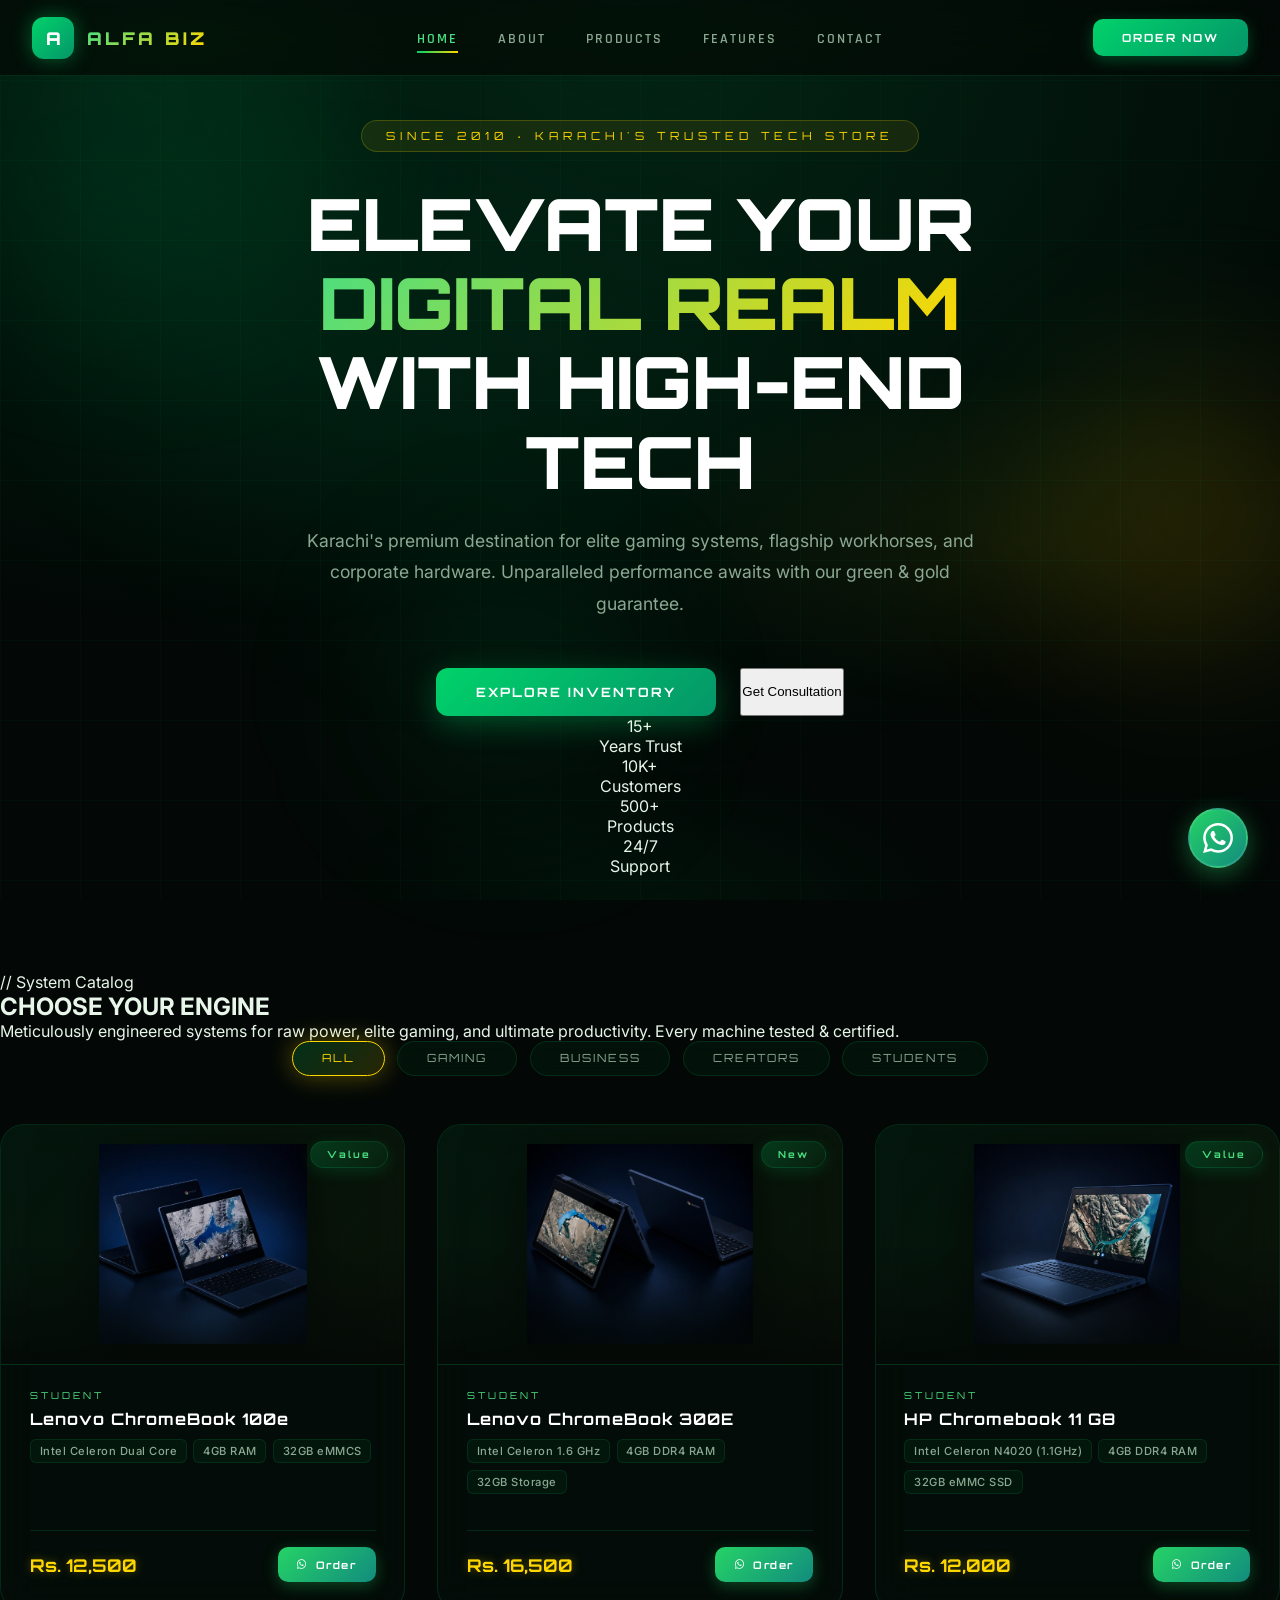
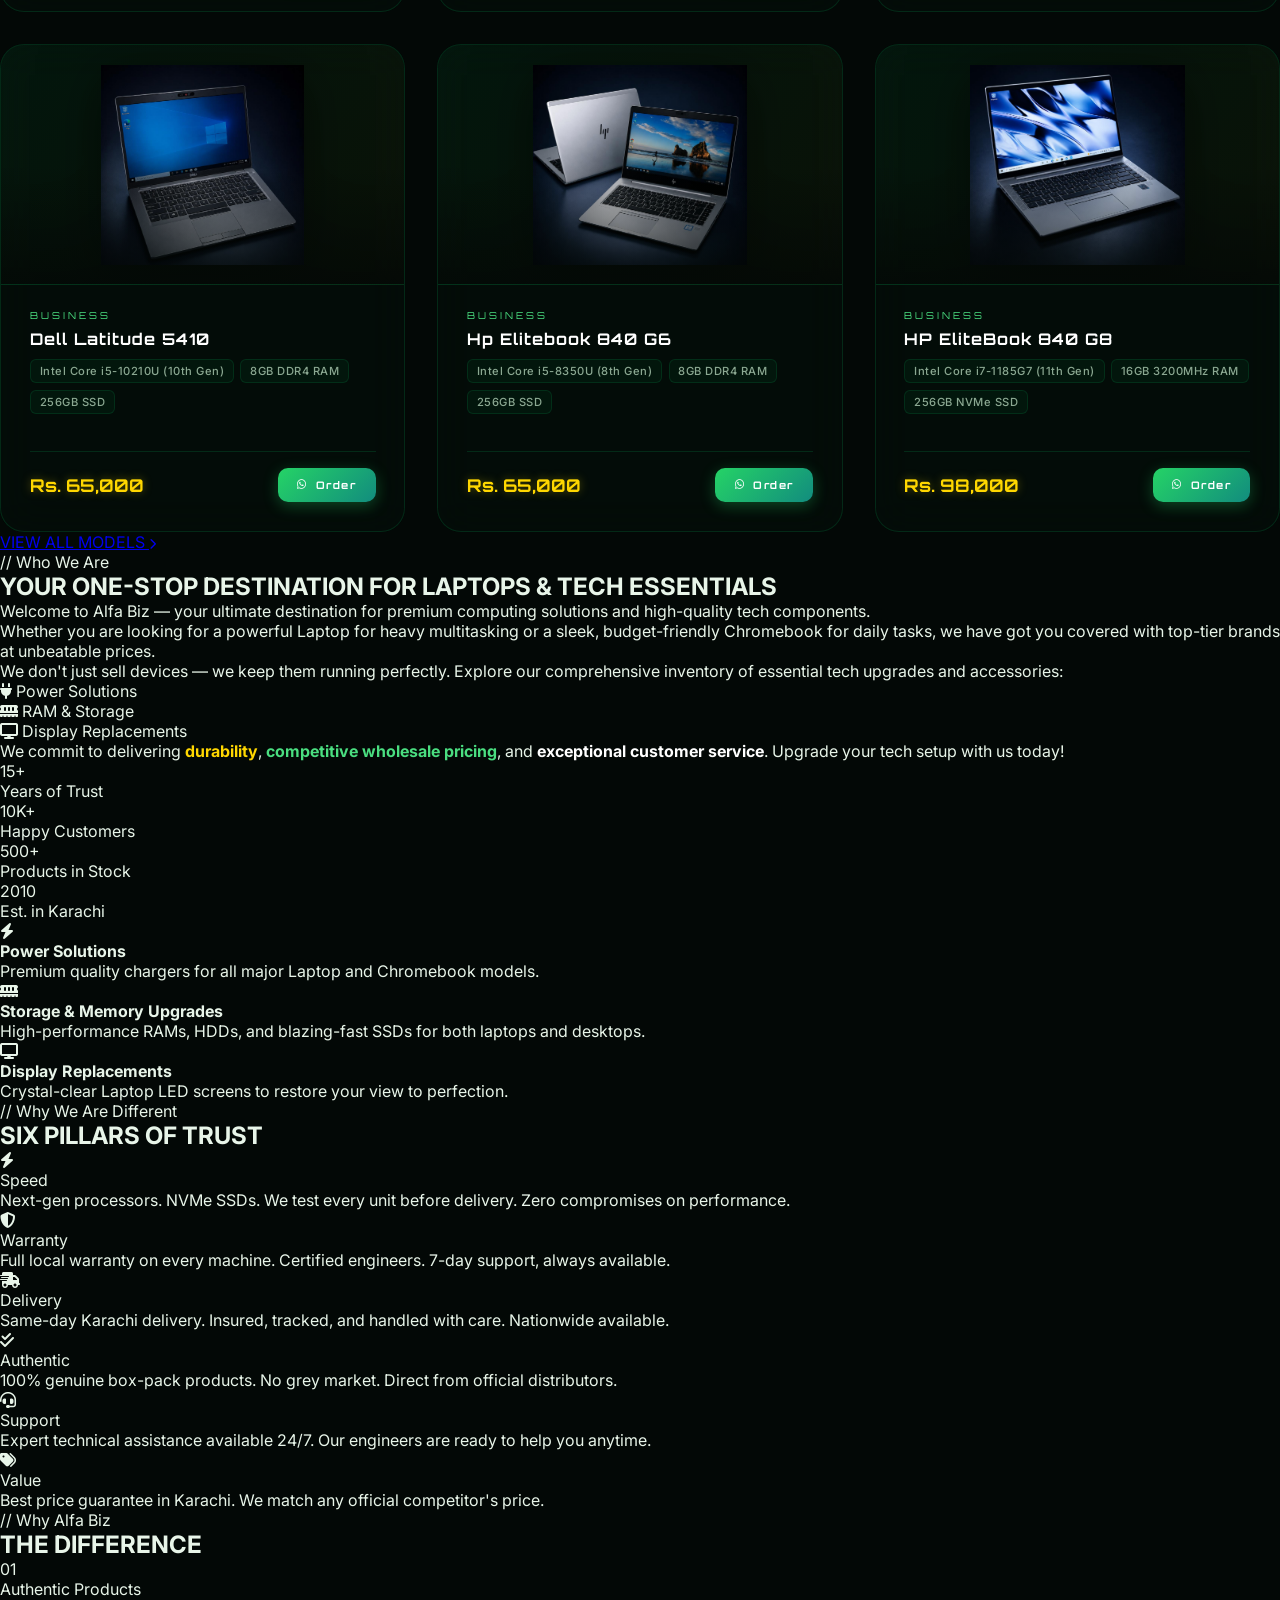
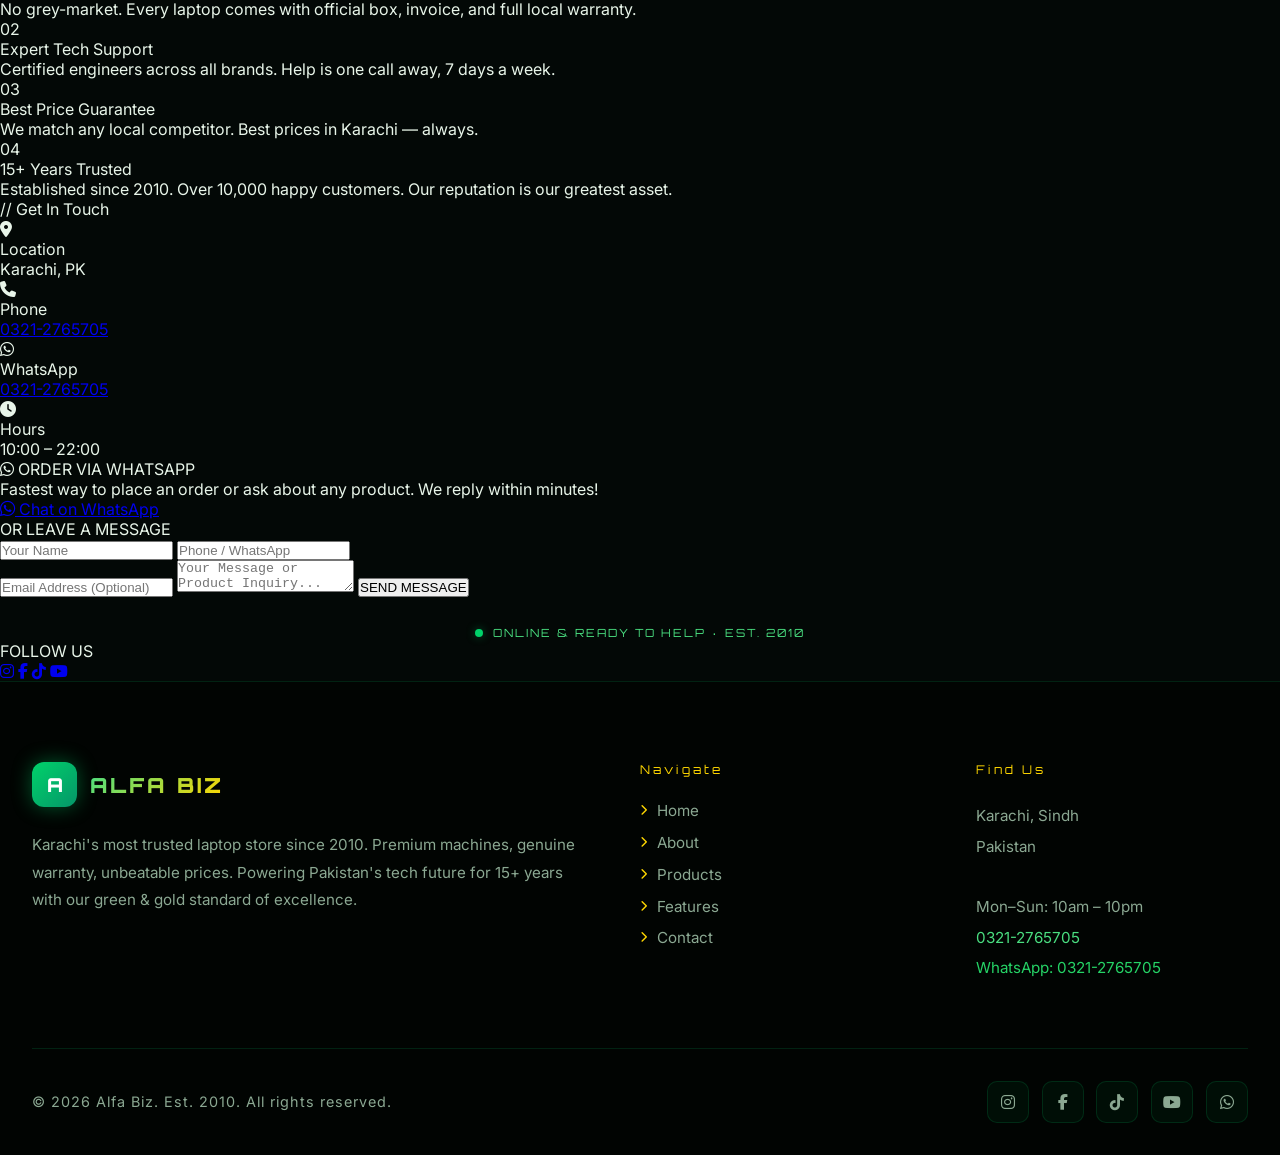
==== index.html @ 0f4a4a3b "upadted" ====
<!DOCTYPE html>
<html lang="en">
<head>
  <meta charset="UTF-8">
  <meta name="viewport" content="width=device-width, initial-scale=1.0">
  <title>Alfa Biz | Premium Laptop Store - Karachi's Trusted Tech Hub</title>
  <link href="https://fonts.googleapis.com/css2?family=Orbitron:wght@400;700;900&family=Rajdhani:wght@300;400;600;700&family=Inter:wght@300;400;500;600;700&display=swap" rel="stylesheet">
  <link rel="stylesheet" href="https://cdnjs.cloudflare.com/ajax/libs/font-awesome/6.5.1/css/all.min.css">
  <style>
    :root {
      --green: #00d26a;
      --green-light: #4ade80;
      --green-glow: rgba(0, 210, 106, 0.4);
      --green-dark: #059669;
      --gold: #ffd700;
      --gold-light: #ffe066;
      --gold-dark: #d4af37;
      --gold-glow: rgba(255, 215, 0, 0.35);
      --bg: #030806;
      --bg-elevated: rgba(3, 8, 6, 0.7);
      --glass-bg: rgba(0, 210, 106, 0.05);
      --glass-border: rgba(0, 210, 106, 0.15);
      --glass-gold: rgba(255, 215, 0, 0.08);
      --glass-gold-border: rgba(255, 215, 0, 0.2);
      --card-bg: rgba(5, 15, 10, 0.6);
      --text: #e8f5e9;
      --text-muted: #8ba892;
      --text-gold: #ffd700;
      --white: #ffffff;
    }

    * { margin: 0; padding: 0; box-sizing: border-box; }
    html { scroll-behavior: smooth; }

    body {
      background: var(--bg);
      color: var(--text);
      font-family: 'Inter', 'Rajdhani', sans-serif;
      overflow-x: hidden;
      min-height: 100vh;
    }

    /* ═══ ANIMATED BACKGROUND MESH ═══ */
    .bg-mesh {
      position: fixed; inset: 0; z-index: 0; pointer-events: none;
      background: 
        radial-gradient(ellipse 80% 50% at 20% 40%, rgba(0, 210, 106, 0.08) 0%, transparent 60%),
        radial-gradient(ellipse 60% 40% at 80% 60%, rgba(255, 215, 0, 0.06) 0%, transparent 50%),
        radial-gradient(ellipse 50% 30% at 50% 100%, rgba(0, 210, 106, 0.05) 0%, transparent 50%);
    }
    .bg-mesh::before {
      content: ''; position: absolute; inset: 0;
      background-image: 
        linear-gradient(rgba(0, 210, 106, 0.03) 1px, transparent 1px),
        linear-gradient(90deg, rgba(0, 210, 106, 0.03) 1px, transparent 1px);
      background-size: 80px 80px;
    }

    /* ═══ FLOATING ORBS ═══ */
    .orb {
      position: fixed; border-radius: 50%; filter: blur(80px); pointer-events: none; z-index: 0;
      animation: orbFloat 20s ease-in-out infinite;
    }
    .orb-1 { width: 400px; height: 400px; background: rgba(0, 210, 106, 0.12); top: -10%; left: -5%; animation-delay: 0s; }
    .orb-2 { width: 300px; height: 300px; background: rgba(255, 215, 0, 0.1); top: 40%; right: -5%; animation-delay: -7s; }
    .orb-3 { width: 250px; height: 250px; background: rgba(0, 210, 106, 0.08); bottom: 10%; left: 30%; animation-delay: -14s; }
    @keyframes orbFloat {
      0%, 100% { transform: translate(0, 0) scale(1); }
      33% { transform: translate(30px, -30px) scale(1.1); }
      66% { transform: translate(-20px, 20px) scale(0.95); }
    }

    /* ═══ PRELOADER ═══ */
    #preloader {
      position: fixed; inset: 0; z-index: 9999;
      background: #020503;
      display: flex; align-items: center; justify-content: center;
      flex-direction: column; transition: opacity 0.8s ease, visibility 0.8s ease;
    }
    #preloader.hidden { opacity: 0; visibility: hidden; pointer-events: none; }
    .loader-ring-wrap {
      position: relative; width: 160px; height: 160px;
      display: flex; align-items: center; justify-content: center;
    }
    .loader-ring {
      position: absolute; border-radius: 50%; border: 3px solid transparent;
    }
    .loader-ring-1 { width: 160px; height: 160px; border-top-color: var(--green); animation: spin 2s linear infinite; }
    .loader-ring-2 { width: 120px; height: 120px; border-right-color: var(--gold); animation: spin 1.5s linear infinite reverse; }
    .loader-ring-3 { width: 80px; height: 80px; border-bottom-color: var(--green-light); animation: spin 3s linear infinite; }
    .loader-logo {
      width: 50px; height: 50px; object-fit: contain; position: relative; z-index: 2;
      filter: drop-shadow(0 0 20px var(--green-glow));
    }
    .loader-status {
      font-family: 'Orbitron', monospace; font-size: 0.75rem;
      letter-spacing: 6px; color: var(--green); margin: 2rem 0 1.5rem;
      animation: blink 1.5s ease infinite;
    }
    .loader-bar-track {
      width: 280px; height: 4px; background: rgba(0, 210, 106, 0.1);
      border-radius: 4px; overflow: hidden; position: relative;
    }
    .loader-bar {
      height: 100%; width: 0; background: linear-gradient(90deg, var(--green), var(--gold));
      box-shadow: 0 0 20px var(--green-glow); transition: width 0.05s linear;
    }
    .loader-pct {
      font-family: 'Orbitron', monospace; font-size: 0.7rem;
      color: var(--gold); margin-top: 0.8rem; letter-spacing: 3px;
    }
    @keyframes spin { to { transform: rotate(360deg); } }
    @keyframes blink { 0%,100%{opacity:1} 50%{opacity:0.3} }

    /* ═══ GLASS NAVBAR ═══ */
    .glass-nav {
      position: fixed; top: 0; left: 0; right: 0; z-index: 1000;
      background: rgba(3, 8, 6, 0.7);
      backdrop-filter: blur(24px) saturate(180%);
      -webkit-backdrop-filter: blur(24px) saturate(180%);
      border-bottom: 1px solid var(--glass-border);
      padding: 0 2rem;
      transition: all 0.3s ease;
    }
    .glass-nav.scrolled {
      background: rgba(3, 8, 6, 0.9);
      border-bottom-color: var(--gold);
      box-shadow: 0 4px 30px rgba(0, 210, 106, 0.1);
    }
    .nav-inner {
      max-width: 1400px; margin: 0 auto;
      height: 75px; display: flex; align-items: center; justify-content: space-between;
    }
    .nav-brand {
      display: flex; align-items: center; gap: 0.8rem;
      text-decoration: none;
    }
    .logo-icon {
      width: 42px; height: 42px; border-radius: 12px;
      background: linear-gradient(135deg, var(--green), var(--green-dark));
      display: flex; align-items: center; justify-content: center;
      font-family: 'Orbitron', monospace; font-weight: 900; font-size: 1.1rem;
      color: var(--white); box-shadow: 0 0 20px var(--green-glow);
    }
    .logo-text {
      font-family: 'Orbitron', monospace; font-size: 1.1rem;
      font-weight: 900; letter-spacing: 3px;
      background: linear-gradient(135deg, var(--green-light), var(--gold));
      -webkit-background-clip: text; -webkit-text-fill-color: transparent;
      background-clip: text;
    }
    .nav-menu { list-style: none; display: flex; gap: 2.5rem; }
    .nav-menu a {
      text-decoration: none; color: var(--text-muted);
      font-family: 'Rajdhani', sans-serif; font-weight: 600;
      font-size: 0.9rem; letter-spacing: 2px;
      transition: all 0.3s; text-transform: uppercase;
      position: relative; padding: 0.3rem 0;
    }
    .nav-menu a::after {
      content: ''; position: absolute; bottom: 0; left: 0;
      width: 0; height: 2px; background: linear-gradient(90deg, var(--green), var(--gold));
      transition: width 0.3s ease;
    }
    .nav-menu a:hover, .nav-menu a.active {
      color: var(--green-light);
    }
    .nav-menu a:hover::after, .nav-menu a.active::after {
      width: 100%;
    }
    .nav-actions { display: flex; align-items: center; gap: 1rem; }
    .nav-cta {
      background: linear-gradient(135deg, var(--green), var(--green-dark));
      color: var(--white); border: none;
      padding: 0.7rem 1.8rem;
      font-family: 'Orbitron', monospace; font-size: 0.7rem;
      font-weight: 700; letter-spacing: 2px; cursor: pointer;
      border-radius: 10px; transition: all 0.3s;
      text-transform: uppercase;
      box-shadow: 0 4px 15px rgba(0, 210, 106, 0.3);
      position: relative; overflow: hidden;
    }
    .nav-cta::before {
      content: ''; position: absolute; top: 0; left: -100%;
      width: 100%; height: 100%;
      background: linear-gradient(90deg, transparent, rgba(255,255,255,0.2), transparent);
      transition: left 0.5s;
    }
    .nav-cta:hover::before { left: 100%; }
    .nav-cta:hover {
      box-shadow: 0 0 30px var(--green-glow), 0 0 60px rgba(255, 215, 0, 0.2);
      transform: translateY(-2px);
    }
    .menu-btn {
      display: none; flex-direction: column; gap: 5px;
      background: none; border: none; cursor: pointer; padding: 8px;
    }
    .menu-btn span {
      display: block; width: 26px; height: 2.5px;
      background: linear-gradient(90deg, var(--green), var(--gold));
      border-radius: 2px; transition: all 0.3s;
    }

    /* ═══ DRAWER ═══ */
    .drawer-overlay {
      display: none; position: fixed; inset: 0;
      background: rgba(0,0,0,0.6); backdrop-filter: blur(8px);
      z-index: 1100;
    }
    .drawer-overlay.open { display: block; }
    .drawer {
      position: fixed; top: 0; right: -350px; width: 320px;
      height: 100vh;
      background: rgba(3, 8, 6, 0.95);
      backdrop-filter: blur(30px);
      border-left: 1px solid var(--glass-border);
      z-index: 1200; padding: 2.5rem 2rem;
      transition: right 0.4s cubic-bezier(0.16, 1, 0.3, 1);
      display: flex; flex-direction: column; gap: 2rem;
    }
    .drawer.open { right: 0; }
    .drawer-close {
      position: absolute; top: 1.2rem; right: 1.2rem;
      background: var(--glass-bg); border: 1px solid var(--glass-border);
      color: var(--green); font-size: 1.5rem; cursor: pointer;
      width: 40px; height: 40px; border-radius: 10px;
      display: flex; align-items: center; justify-content: center;
      transition: all 0.3s;
    }
    .drawer-close:hover {
      background: var(--green-glow); border-color: var(--green);
      color: var(--white);
    }
    .drawer-logo { height: 55px; width: auto; filter: drop-shadow(0 0 15px var(--green-glow)); }
    .drawer-links { list-style: none; margin-top: 1rem; }
    .drawer-links li { border-bottom: 1px solid var(--glass-border); }
    .drawer-links a {
      display: block; padding: 1rem 0;
      color: var(--text); text-decoration: none;
      font-family: 'Rajdhani', sans-serif; font-weight: 600;
      font-size: 1.05rem; letter-spacing: 2px; text-transform: uppercase;
      transition: all 0.3s;
    }
    .drawer-links a:hover {
      color: var(--gold); padding-left: 10px;
    }
    .drawer-socials { display: flex; gap: 1rem; margin-top: auto; }
    .drawer-soc {
      width: 42px; height: 42px;
      background: var(--glass-bg); border: 1px solid var(--glass-border);
      border-radius: 10px; display: flex; align-items: center;
      justify-content: center; color: var(--text-muted);
      text-decoration: none; transition: all 0.3s; font-size: 1.1rem;
    }
    .drawer-soc:hover {
      color: var(--gold); border-color: var(--gold);
      background: var(--glass-gold); box-shadow: 0 0 15px var(--gold-glow);
    }
    .drawer-status {
      display: flex; align-items: center; gap: 0.6rem;
      font-family: 'Orbitron', monospace; font-size: 0.7rem;
      color: var(--green); letter-spacing: 2px;
      padding: 0.8rem; background: var(--glass-bg);
      border: 1px solid var(--glass-border); border-radius: 10px;
    }
    .drawer-status span {
      width: 8px; height: 8px; background: var(--green);
      border-radius: 50%; animation: pulse 2s infinite;
      box-shadow: 0 0 10px var(--green-glow);
    }

    /* ═══ HERO SECTION ═══ */
    #hero {
      padding-top: 120px; padding-bottom: 6rem;
      text-align: center; position: relative; z-index: 2;
    }
    .hero-bg-glow {
      position: absolute; inset: 0;
      background: radial-gradient(ellipse 80% 100% at 50% 0%, rgba(0, 210, 106, 0.15) 0%, transparent 80%);
      pointer-events: none;
    }
    .hero-content {
      position: relative; z-index: 1;
      max-width: 900px; margin: 0 auto; padding: 0 2rem;
    }
    .hero-badge {
      font-family: 'Orbitron', monospace;
      font-size: 0.7rem; letter-spacing: 5px;
      color: var(--gold); margin-bottom: 2rem;
      display: inline-block; padding: 0.5rem 1.5rem;
      background: var(--glass-gold); border: 1px solid var(--glass-gold-border);
      border-radius: 50px;
    }
    .hero-title {
      font-family: 'Orbitron', monospace;
      font-size: clamp(2.5rem, 6vw, 4.5rem);
      font-weight: 900; line-height: 1.1;
      margin-bottom: 1.5rem; color: var(--white);
    }
    .hero-title .gradient-text {
      background: linear-gradient(135deg, var(--green-light), var(--gold));
      -webkit-background-clip: text; -webkit-text-fill-color: transparent;
      background-clip: text;
    }
    .hero-sub {
      font-size: 1.1rem; color: var(--text-muted);
      margin-bottom: 3rem; line-height: 1.8; max-width: 700px;
      margin-left: auto; margin-right: auto;
    }
    .hero-btns {
      display: flex; justify-content: center; gap: 1.5rem;
      flex-wrap: wrap;
    }
    .btn-primary {
      background: linear-gradient(135deg, var(--green), var(--green-dark));
      color: var(--white); border: none;
      padding: 1rem 2.5rem;
      font-family: 'Orbitron', monospace; font-size: 0.8rem;
      font-weight: 700; letter-spacing: 2px; cursor: pointer;
      border-radius: 12px; transition: all 0.3s;
      text-transform: uppercase;
      box-shadow: 0 8px 30px rgba(0, 210, 106, 0.3);
      position: relative; overflow: hidden;
    }
    .btn-primary::before {
      content: ''; position: absolute; top: 0; left: -100%;
      width: 100%; height: 100%;
      background: linear-gradient(90deg, transparent, rgba(255,255,255,0.2), transparent);
      transition: left 0.6s;
    }
    .btn-primary:hover::before { left: 100%; }
    .btn-primary:hover {
      box-shadow: 0 0 40px var(--green-glow), 0 0 80px rgba(0, 210, 106, 0.2);
      transform: translateY(-3px);
    }
    .btn-secondary {
      background: transparent; color: var(--gold);
      border: 2px solid var(--glass-gold-border);
      padding: 0.9rem 2.3rem;
      font-family: 'Orbitron', monospace; font-size: 0.8rem;
      font-weight: 700; letter-spacing: 2px; cursor: pointer;
      border-radius: 12px; transition: all 0.3s;
      text-transform: uppercase;
    }
    .btn-secondary:hover {
      background: var(--glass-gold); border-color: var(--gold);
      box-shadow: 0 0 30px var(--gold-glow);
    }

    /* ═══ FILTER BAR ═══ */
    .filter-bar {
      display: flex; gap: 0.8rem; flex-wrap: wrap;
      justify-content: center; margin-bottom: 3rem;
      position: relative; z-index: 2;
    }
    .fbtn {
      background: var(--glass-bg); border: 1px solid var(--glass-border);
      color: var(--text-muted); padding: 0.6rem 1.8rem;
      font-family: 'Orbitron', monospace; font-size: 0.7rem;
      letter-spacing: 2px; cursor: pointer; border-radius: 50px;
      transition: all 0.3s; text-transform: uppercase;
      backdrop-filter: blur(10px);
    }
    .fbtn:hover {
      background: rgba(0, 210, 106, 0.1);
      color: var(--green-light); border-color: var(--green);
      box-shadow: 0 0 20px rgba(0, 210, 106, 0.15);
    }
    .fbtn.active {
      background: linear-gradient(135deg, rgba(0, 210, 106, 0.2), rgba(255, 215, 0, 0.15));
      color: var(--gold); border-color: var(--gold);
      box-shadow: 0 0 25px var(--gold-glow);
    }

    /* ═══ PRODUCTS GRID ═══ */
    .products-section {
      padding: 0 2rem 6rem; position: relative; z-index: 2;
    }
    .section-wrap { max-width: 1400px; margin: 0 auto; }

    .products-grid {
      display: grid;
      grid-template-columns: repeat(auto-fill, minmax(340px, 1fr));
      gap: 2rem;
    }
    .pcard {
      background: var(--card-bg);
      backdrop-filter: blur(20px) saturate(150%);
      -webkit-backdrop-filter: blur(20px) saturate(150%);
      border: 1px solid var(--glass-border);
      border-radius: 24px;
      padding: 0;
      position: relative; overflow: hidden;
      transition: all 0.4s cubic-bezier(0.16, 1, 0.3, 1);
      cursor: pointer;
    }
    .pcard::before {
      content: ''; position: absolute; inset: 0;
      background: linear-gradient(135deg, rgba(0, 210, 106, 0.05), rgba(255, 215, 0, 0.03));
      opacity: 0; transition: opacity 0.4s;
      pointer-events: none; z-index: 1;
    }
    .pcard:hover::before { opacity: 1; }
    .pcard:hover {
      transform: translateY(-8px) scale(1.02);
      border-color: var(--gold);
      box-shadow: 
        0 20px 40px rgba(0, 0, 0, 0.4),
        0 0 40px rgba(0, 210, 106, 0.1),
        inset 0 1px 0 rgba(255, 255, 255, 0.05);
    }
    .pcard.hidden { display: none; }

    /* Card Image Area */
    .pcard-img-wrap {
      position: relative; height: 240px;
      background: linear-gradient(135deg, rgba(0, 210, 106, 0.05), rgba(255, 215, 0, 0.03));
      display: flex; align-items: center; justify-content: center;
      overflow: hidden; border-bottom: 1px solid var(--glass-border);
    }
    .pcard-img-wrap img {
      max-height: 200px; max-width: 85%;
      object-fit: contain;
      transition: transform 0.5s cubic-bezier(0.16, 1, 0.3, 1);
      filter: drop-shadow(0 10px 30px rgba(0,0,0,0.5));
    }
    .pcard:hover .pcard-img-wrap img {
      transform: scale(1.08) rotate(-2deg);
    }
    .pcard-img-overlay {
      position: absolute; inset: 0;
      background: linear-gradient(180deg, transparent 50%, rgba(3, 8, 6, 0.8) 100%);
      pointer-events: none;
    }

    /* Badges */
    .pbadge {
      position: absolute; top: 1rem; right: 1rem;
      font-family: 'Orbitron', monospace; font-size: 0.6rem;
      letter-spacing: 2px; padding: 0.4rem 1rem;
      border-radius: 50px; font-weight: 700; z-index: 3;
      backdrop-filter: blur(10px);
    }
    .b-hot {
      background: linear-gradient(135deg, rgba(255, 50, 50, 0.2), rgba(255, 80, 80, 0.1));
      color: #ff6b6b; border: 1px solid rgba(255, 80, 80, 0.3);
      box-shadow: 0 4px 15px rgba(255, 50, 50, 0.2);
    }
    .b-new {
      background: linear-gradient(135deg, rgba(0, 210, 106, 0.2), rgba(0, 210, 106, 0.05));
      color: var(--green-light); border: 1px solid var(--glass-border);
      box-shadow: 0 4px 15px rgba(0, 210, 106, 0.15);
    }
    .b-sale {
      background: linear-gradient(135deg, rgba(255, 215, 0, 0.2), rgba(255, 215, 0, 0.05));
      color: var(--gold); border: 1px solid var(--glass-gold-border);
      box-shadow: 0 4px 15px var(--gold-glow);
    }

    /* Card Content */
    .pcard-content { padding: 1.5rem 1.8rem 1.8rem; position: relative; z-index: 2; }
    .pcard-category {
      font-family: 'Orbitron', monospace; font-size: 0.6rem;
      letter-spacing: 3px; color: var(--green-light);
      text-transform: uppercase; margin-bottom: 0.5rem;
    }
    .pname {
      font-family: 'Orbitron', monospace; font-size: 1rem;
      font-weight: 700; color: var(--white); margin-bottom: 0.6rem;
      letter-spacing: 1px; line-height: 1.3;
    }
    .pcard-specs {
      display: flex; flex-wrap: wrap; gap: 0.4rem; margin-bottom: 1.2rem; min-height: 72px; align-content: flex-start;
    }
    .pcard-spec-tag {
      font-size: 0.7rem; color: var(--text-muted);
      background: rgba(0, 210, 106, 0.05);
      border: 1px solid rgba(0, 210, 106, 0.12);
      padding: 0.25rem 0.55rem; border-radius: 6px;
      font-weight: 500; display: inline-flex; align-items: center; gap: 0.3rem;
      transition: all 0.3s ease;
      letter-spacing: 0.5px;
    }
    .pcard:hover .pcard-spec-tag {
      background: rgba(255, 215, 0, 0.06);
      border-color: rgba(255, 215, 0, 0.25);
      color: var(--gold-light);
    }
    .pcard-footer {
      display: flex; justify-content: space-between; align-items: center;
      padding-top: 1rem;
      border-top: 1px solid var(--glass-border);
    }
    .pprice-wrap { display: flex; flex-direction: column; }
    .pprice {
      font-family: 'Orbitron', monospace; font-size: 1.1rem;
      color: var(--gold); font-weight: 700;
      text-shadow: 0 0 10px var(--gold-glow);
    }
    .pprice .old {
      font-size: 0.78rem; color: var(--text-muted);
      text-decoration: line-through; margin-bottom: 2px;
    }
    .btn-order {
      padding: 0.65rem 1.2rem;
      font-family: 'Orbitron', monospace; font-size: 0.65rem;
      letter-spacing: 1.5px; border-radius: 10px; cursor: pointer;
      transition: all 0.3s; border: none; font-weight: 700;
      display: flex; align-items: center; justify-content: center; gap: 0.5rem;
      background: linear-gradient(135deg, #25D366, #128C7E);
      color: var(--white);
      box-shadow: 0 4px 15px rgba(37, 211, 102, 0.3);
    }
    .btn-order:hover {
      background: linear-gradient(135deg, #128C7E, #25D366);
      box-shadow: 0 0 25px rgba(37, 211, 102, 0.5);
      transform: scale(1.05);
    }

    /* ═══ FOOTER ═══ */
    footer {
      border-top: 1px solid var(--glass-border);
      background: rgba(2, 5, 3, 0.95);
      padding: 5rem 2rem 0; position: relative; z-index: 2;
    }
    .footer-inner {
      max-width: 1400px; margin: 0 auto;
      display: grid; grid-template-columns: 2fr 1fr 1fr;
      gap: 4rem; padding-bottom: 4rem;
    }
    .footer-brand {
      display: flex; align-items: center; gap: 0.8rem; margin-bottom: 1.5rem;
    }
    .footer-logo-icon {
      width: 45px; height: 45px; border-radius: 12px;
      background: linear-gradient(135deg, var(--green), var(--green-dark));
      display: flex; align-items: center; justify-content: center;
      font-family: 'Orbitron', monospace; font-weight: 900;
      color: var(--white); font-size: 1.2rem;
      box-shadow: 0 0 20px var(--green-glow);
    }
    .footer-logo-text {
      font-family: 'Orbitron', monospace; font-size: 1.3rem;
      font-weight: 900; letter-spacing: 3px;
      background: linear-gradient(135deg, var(--green-light), var(--gold));
      -webkit-background-clip: text; -webkit-text-fill-color: transparent;
      background-clip: text;
    }
    .footer-desc { color: var(--text-muted); font-size: 0.95rem; line-height: 1.8; }
    .footer-h {
      font-family: 'Orbitron', monospace; font-size: 0.75rem;
      letter-spacing: 3px; color: var(--gold); margin-bottom: 1.5rem;
    }
    .footer-links { list-style: none; display: flex; flex-direction: column; gap: 0.8rem; }
    .footer-links a {
      color: var(--text-muted); text-decoration: none; font-size: 0.95rem;
      transition: all 0.3s; display: flex; align-items: center; gap: 0.6rem;
    }
    .footer-links a:hover { color: var(--green-light); padding-left: 5px; }
    .footer-links a i { font-size: 0.7rem; color: var(--gold); }
    .footer-addr { color: var(--text-muted); font-size: 0.95rem; line-height: 2; }
    .footer-bottom {
      max-width: 1400px; margin: 0 auto;
      border-top: 1px solid var(--glass-border); padding: 2rem 0;
      display: flex; align-items: center; justify-content: space-between;
      flex-wrap: wrap; gap: 1rem;
    }
    .footer-copy { font-size: 0.9rem; color: var(--text-muted); letter-spacing: 1px; }
    .socials { display: flex; gap: 0.8rem; }
    .soc {
      width: 42px; height: 42px;
      background: var(--glass-bg); border: 1px solid var(--glass-border);
      border-radius: 10px; display: flex; align-items: center;
      justify-content: center; color: var(--text-muted);
      text-decoration: none; transition: all 0.3s;
    }
    .soc:hover {
      color: var(--gold); border-color: var(--gold);
      background: var(--glass-gold); box-shadow: 0 0 15px var(--gold-glow);
    }

    /* WhatsApp Float */
    .wa-float {
      position: fixed; bottom: 2rem; right: 2rem; z-index: 900;
      width: 60px; height: 60px; border-radius: 50%;
      background: linear-gradient(135deg, #25D366, #128C7E);
      display: flex; align-items: center; justify-content: center;
      text-decoration: none;
      box-shadow: 0 6px 25px rgba(37, 211, 102, 0.4);
      transition: all 0.3s; border: 2px solid rgba(255,255,255,0.1);
    }
    .wa-float:hover {
      transform: scale(1.15) rotate(5deg);
      box-shadow: 0 8px 35px rgba(37, 211, 102, 0.6);
    }
    .wa-float svg { width: 30px; height: 30px; fill: #fff; }

    /* Reveal animation */
    .reveal {
      opacity: 0; transform: translateY(30px);
      transition: opacity 0.8s ease, transform 0.8s cubic-bezier(0.16, 1, 0.3, 1);
    }
    .reveal.visible { opacity: 1; transform: translateY(0); }

    /* ═══ PRODUCT DETAIL MODAL ═══ */
    .modal-overlay {
      position: fixed; inset: 0; z-index: 2500;
      background: rgba(2, 5, 3, 0.85);
      backdrop-filter: blur(20px);
      display: flex; align-items: center; justify-content: center;
      opacity: 0; visibility: hidden;
      transition: opacity 0.5s ease, visibility 0.5s ease;
      padding: 1rem;
    }
    .modal-overlay.open { opacity: 1; visibility: visible; }
    .modal-container {
      background: rgba(5, 15, 10, 0.95);
      backdrop-filter: blur(40px) saturate(180%);
      border: 1px solid var(--glass-border);
      border-radius: 28px;
      width: 100%; max-width: 950px;
      min-height: 550px;
      display: grid; grid-template-columns: 1fr 1.3fr;
      position: relative; overflow: hidden;
      box-shadow: 0 30px 70px rgba(0, 0, 0, 0.8), 0 0 50px rgba(0, 210, 106, 0.1);
      transform: translateY(40px) scale(0.95);
      transition: transform 0.5s cubic-bezier(0.16, 1, 0.3, 1);
    }
    .modal-overlay.open .modal-container {
      transform: translateY(0) scale(1);
    }
    .modal-close {
      position: absolute; top: 1.5rem; right: 1.5rem;
      background: var(--glass-bg); border: 1px solid var(--glass-border);
      color: var(--green-light); font-size: 1.5rem; cursor: pointer;
      width: 44px; height: 44px; border-radius: 50%;
      display: flex; align-items: center; justify-content: center;
      transition: all 0.3s; z-index: 10;
    }
    .modal-close:hover {
      background: var(--green-glow); border-color: var(--green);
      color: var(--white); box-shadow: 0 0 20px var(--green-glow);
    }
    .modal-left {
      background: linear-gradient(135deg, rgba(0, 210, 106, 0.03), rgba(255, 215, 0, 0.02));
      border-right: 1px solid var(--glass-border);
      padding: 3rem;
      display: flex; flex-direction: column;
      justify-content: space-between; align-items: center;
      position: relative;
    }
    .modal-img-wrap {
      width: 100%; height: 280px;
      display: flex; align-items: center; justify-content: center;
      margin: 2rem 0;
    }
    .modal-img-wrap img {
      max-width: 100%; max-height: 260px;
      object-fit: contain;
      filter: drop-shadow(0 10px 30px rgba(0,0,0,0.6));
      transition: transform 0.5s ease;
    }
    .modal-img-wrap:hover img { transform: scale(1.05); }
    .modal-right {
      padding: 3rem;
      display: flex; flex-direction: column;
      overflow-y: auto; max-height: 90vh;
    }
    .modal-title {
      font-family: 'Orbitron', monospace;
      font-size: 1.8rem; font-weight: 900;
      color: var(--white); line-height: 1.3;
      margin-bottom: 1rem;
    }
    .modal-price {
      font-family: 'Orbitron', monospace;
      font-size: 1.6rem; font-weight: 700;
      background: linear-gradient(135deg, var(--green-light), var(--gold));
      -webkit-background-clip: text; -webkit-text-fill-color: transparent;
      background-clip: text; margin-bottom: 1.5rem;
    }
    .modal-specs {
      list-style: none; display: flex; flex-direction: column;
      gap: 0.6rem; margin-bottom: 1.5rem; padding: 0;
    }
    .modal-specs li {
      font-size: 0.92rem; color: var(--text);
      display: flex; align-items: center; gap: 0.8rem;
      padding: 0.4rem 0;
    }
    .modal-specs li::before {
      content: '⚡'; color: var(--green-light); font-size: 0.9rem;
      filter: drop-shadow(0 0 5px var(--green-glow));
    }
    .modal-actions {
      display: grid; grid-template-columns: 1.2fr 1fr; gap: 1rem;
    }
    .modal-btn-order {
      background: linear-gradient(135deg, var(--green), var(--green-dark));
      color: var(--white); border: none;
      padding: 1rem 1.5rem; font-family: 'Orbitron', monospace;
      font-size: 0.8rem; font-weight: 900; letter-spacing: 2px;
      border-radius: 12px; cursor: pointer; transition: all 0.3s;
      display: flex; align-items: center; justify-content: center; gap: 0.6rem;
      box-shadow: 0 4px 20px rgba(0, 210, 106, 0.3);
    }
    .modal-btn-order:hover {
      box-shadow: 0 0 30px var(--green-glow);
      transform: translateY(-2px);
    }
    .modal-btn-inquire {
      background: transparent; color: var(--gold);
      border: 1.5px solid var(--glass-gold-border);
      padding: 1rem 1.5rem; font-family: 'Orbitron', monospace;
      font-size: 0.8rem; font-weight: 700; letter-spacing: 2px;
      border-radius: 12px; cursor: pointer; transition: all 0.3s;
    }
    .modal-btn-inquire:hover {
      background: var(--glass-gold);
      border-color: var(--gold);
      box-shadow: 0 0 20px var(--gold-glow);
    }

    /* ═══ RESPONSIVE ═══ */
    @media (max-width: 1024px) {
      .products-grid { grid-template-columns: repeat(2, 1fr); }
      .footer-inner { grid-template-columns: 1fr 1fr; }
    }
    @media (max-width: 768px) {
      .nav-menu { display: none; }
      .menu-btn { display: flex; }
      .products-grid { grid-template-columns: 1fr; }
      .footer-inner { grid-template-columns: 1fr; gap: 3rem; }

      .modal-container {
        grid-template-columns: 1fr;
        max-height: 85vh; overflow-y: auto;
      }
      .modal-left {
        border-right: none;
        border-bottom: 1px solid var(--glass-border);
        padding: 2rem;
      }
      .modal-img-wrap { height: 200px; margin: 1.5rem 0; }
      .modal-img-wrap img { max-height: 180px; }
      .modal-right { padding: 2rem; max-height: none; }
      .modal-actions { grid-template-columns: 1fr; gap: 1rem; }
    }

    @keyframes pulse { 0%{opacity:1} 50%{opacity:0.5} 100%{opacity:1} }
  </style>
</head>

<body>
  <!-- Background Effects -->
  <div class="bg-mesh"></div>
  <div class="orb orb-1"></div>
  <div class="orb orb-2"></div>
  <div class="orb orb-3"></div>

  <!-- ═══ PRELOADER ═══ -->
  <div id="preloader">
    <div class="loader-ring-wrap">
      <div class="loader-ring loader-ring-1"></div>
      <div class="loader-ring loader-ring-2"></div>
      <div class="loader-ring loader-ring-3"></div>
      <img src="assets/logo-removebg-preview.png" alt="Alfa Biz" class="loader-logo" onerror="this.style.display='none'">
    </div>
    <div class="loader-status">INITIALIZING SYSTEMS</div>
    <div class="loader-bar-track">
      <div class="loader-bar" id="loader-bar-fill"></div>
    </div>
    <div class="loader-pct" id="loader-pct">0%</div>
  </div>

  <!-- ═══ DRAWER ═══ -->
  <div class="drawer-overlay" id="overlay" onclick="toggleDrawer()"></div>
  <div class="drawer" id="drawer">
    <button class="drawer-close" onclick="toggleDrawer()">×</button>
    <img src="assets/logo-removebg-preview.png" alt="Alfa Biz" class="drawer-logo" onerror="this.style.display='none'" />
    <ul class="drawer-links">
      <li><a href="index.html" onclick="toggleDrawer()">Home</a></li>
      <li><a href="#about" onclick="toggleDrawer()">About</a></li>
      <li><a href="products.html" onclick="toggleDrawer()">Products</a></li>
      <li><a href="#features" onclick="toggleDrawer()">Features</a></li>
      <li><a href="#why" onclick="toggleDrawer()">Contact</a></li>
    </ul>
    <div class="drawer-socials">
      <a class="drawer-soc" href="https://instagram.com/" target="_blank"><i class="fab fa-instagram"></i></a>
      <a class="drawer-soc" href="https://facebook.com/" target="_blank"><i class="fab fa-facebook-f"></i></a>
      <a class="drawer-soc" href="https://tiktok.com/" target="_blank"><i class="fab fa-tiktok"></i></a>
      <a class="drawer-soc" href="https://wa.me/923212765705" target="_blank"><i class="fab fa-whatsapp"></i></a>
    </div>
    <button class="nav-cta drawer-cta" onclick="window.location.href='products.html'">Order Now</button>
    <div class="drawer-status"><span></span> ONLINE & READY</div>
  </div>

  <!-- ═══ NAVBAR ═══ -->
  <nav class="glass-nav" id="navbar">
    <div class="nav-inner">
      <a href="index.html" class="nav-brand">
        <div class="logo-icon">A</div>
        <span class="logo-text">ALFA BIZ</span>
      </a>
      <ul class="nav-menu">
        <li><a href="index.html" class="active">Home</a></li>
        <li><a href="#about">About</a></li>
        <li><a href="products.html">Products</a></li>
        <li><a href="#features">Features</a></li>
        <li><a href="#why">Contact</a></li>
      </ul>
      <div class="nav-actions">
        <button class="nav-cta" onclick="window.location.href='products.html'">Order Now</button>
        <button class="menu-btn" onclick="toggleDrawer()" aria-label="Open Menu">
          <span></span><span></span><span></span>
        </button>
      </div>
    </div>
  </nav>

  <!-- ═══ HERO ═══ -->
  <section id="hero">
    <div class="hero-bg-glow"></div>
    <div class="hero-content">
      <div class="hero-badge">SINCE 2010 · KARACHI'S TRUSTED TECH STORE</div>
      <h1 class="hero-title">
        ELEVATE YOUR<br>
        <span class="gradient-text">DIGITAL REALM</span><br>
        WITH HIGH-END TECH
      </h1>
      <p class="hero-sub">Karachi's premium destination for elite gaming systems, flagship workhorses, and corporate hardware. Unparalleled performance awaits with our green & gold guarantee.</p>
      <div class="hero-btns">
        <button class="btn-primary" onclick="window.location.href='products.html'">Explore Inventory</button>
        <button class="btn-gold" onclick="document.getElementById('why').scrollIntoView({behavior:'smooth'})">Get Consultation</button>
      </div>
      <div class="stats-bar">
        <div class="stat-item reveal">
          <div class="stat-num">15+</div>
          <div class="stat-label">Years Trust</div>
        </div>
        <div class="stat-item reveal">
          <div class="stat-num">10K+</div>
          <div class="stat-label">Customers</div>
        </div>
        <div class="stat-item reveal">
          <div class="stat-num">500+</div>
          <div class="stat-label">Products</div>
        </div>
        <div class="stat-item reveal">
          <div class="stat-num">24/7</div>
          <div class="stat-label">Support</div>
        </div>
      </div>
    </div>
  </section>

  <!-- ═══ PRODUCTS ═══ -->
  <section id="products">
    <div class="section-wrap">
      <div class="section-header reveal">
        <div class="section-label">// System Catalog</div>
        <h2 class="section-title">CHOOSE YOUR <span class="gold">ENGINE</span></h2>
        <p class="section-sub">Meticulously engineered systems for raw power, elite gaming, and ultimate productivity. Every machine tested & certified.</p>
      </div>

      <div class="filter-bar reveal">
        <button class="fbtn active" onclick="filterP(this,'all')">All</button>
        <button class="fbtn" onclick="filterP(this,'gaming')">Gaming</button>
        <button class="fbtn" onclick="filterP(this,'business')">Business</button>
        <button class="fbtn" onclick="filterP(this,'creator')">Creators</button>
        <button class="fbtn" onclick="filterP(this,'student')">Students</button>
      </div>

      <div class="products-grid" id="products-grid">
        <!-- Dynamically populated from products_data.js -->
      </div>

      <div class="view-all-wrap">
        <a href="products.html" class="view-all-btn reveal">
          VIEW ALL MODELS <i class="fas fa-chevron-right" style="font-size:0.7rem;"></i>
        </a>
      </div>
    </div>
  </section>

  <!-- ═══ ABOUT ═══ -->
  <section id="about" class="reveal">
    <div class="section-wrap">
      <div class="about-wrap">
        <div>
          <div class="about-label">// Who We Are</div>
          <h2 class="about-title">YOUR ONE-STOP DESTINATION FOR <span>LAPTOPS & TECH ESSENTIALS</span></h2>
          <p class="about-lead">Welcome to Alfa Biz — your ultimate destination for premium computing solutions and high-quality tech components.</p>
          <p class="about-desc">Whether you are looking for a powerful Laptop for heavy multitasking or a sleek, budget-friendly Chromebook for daily tasks, we have got you covered with top-tier brands at unbeatable prices.</p>
          <p class="about-desc">We don't just sell devices — we keep them running perfectly. Explore our comprehensive inventory of essential tech upgrades and accessories:</p>
          <div class="about-pills">
            <div class="about-pill"><i class="fas fa-plug"></i> Power Solutions</div>
            <div class="about-pill"><i class="fas fa-memory"></i> RAM & Storage</div>
            <div class="about-pill"><i class="fas fa-display"></i> Display Replacements</div>
          </div>
          <p class="about-desc">We commit to delivering <strong style="color:var(--gold);">durability</strong>, <strong style="color:var(--green-light);">competitive wholesale pricing</strong>, and <strong style="color:var(--white);">exceptional customer service</strong>. Upgrade your tech setup with us today!</p>
        </div>

        <div>
          <div class="about-stats">
            <div class="about-stat reveal">
              <div class="about-stat-num">15+</div>
              <div class="about-stat-label">Years of Trust</div>
            </div>
            <div class="about-stat reveal">
              <div class="about-stat-num">10K+</div>
              <div class="about-stat-label">Happy Customers</div>
            </div>
            <div class="about-stat reveal">
              <div class="about-stat-num">500+</div>
              <div class="about-stat-label">Products in Stock</div>
            </div>
            <div class="about-stat reveal">
              <div class="about-stat-num">2010</div>
              <div class="about-stat-label">Est. in Karachi</div>
            </div>
          </div>
          <div class="about-highlights">
            <div class="about-hi reveal">
              <div class="about-hi-icon"><i class="fas fa-bolt"></i></div>
              <div class="about-hi-text">
                <h4>Power Solutions</h4>
                <p>Premium quality chargers for all major Laptop and Chromebook models.</p>
              </div>
            </div>
            <div class="about-hi reveal">
              <div class="about-hi-icon"><i class="fas fa-memory"></i></div>
              <div class="about-hi-text">
                <h4>Storage & Memory Upgrades</h4>
                <p>High-performance RAMs, HDDs, and blazing-fast SSDs for both laptops and desktops.</p>
              </div>
            </div>
            <div class="about-hi reveal">
              <div class="about-hi-icon"><i class="fas fa-display"></i></div>
              <div class="about-hi-text">
                <h4>Display Replacements</h4>
                <p>Crystal-clear Laptop LED screens to restore your view to perfection.</p>
              </div>
            </div>
          </div>
        </div>
      </div>
    </div>
  </section>

  <!-- ═══ FEATURES ═══ -->
  <section id="features">
    <div class="section-wrap">
      <div class="section-header reveal">
        <div class="section-label">// Why We Are Different</div>
        <h2 class="section-title">SIX PILLARS OF <span class="gold">TRUST</span></h2>
      </div>
      <div class="features-grid">
        <div class="fcard reveal">
          <div class="ficon"><i class="fas fa-bolt"></i></div>
          <div class="fword">Speed</div>
          <div class="fdesc">Next-gen processors. NVMe SSDs. We test every unit before delivery. Zero compromises on performance.</div>
        </div>
        <div class="fcard reveal" style="transition-delay:0.1s">
          <div class="ficon"><i class="fas fa-shield-halved"></i></div>
          <div class="fword">Warranty</div>
          <div class="fdesc">Full local warranty on every machine. Certified engineers. 7-day support, always available.</div>
        </div>
        <div class="fcard reveal" style="transition-delay:0.2s">
          <div class="ficon"><i class="fas fa-truck-fast"></i></div>
          <div class="fword">Delivery</div>
          <div class="fdesc">Same-day Karachi delivery. Insured, tracked, and handled with care. Nationwide available.</div>
        </div>
        <div class="fcard reveal" style="transition-delay:0.3s">
          <div class="ficon"><i class="fas fa-check-double"></i></div>
          <div class="fword">Authentic</div>
          <div class="fdesc">100% genuine box-pack products. No grey market. Direct from official distributors.</div>
        </div>
        <div class="fcard reveal" style="transition-delay:0.4s">
          <div class="ficon"><i class="fas fa-headset"></i></div>
          <div class="fword">Support</div>
          <div class="fdesc">Expert technical assistance available 24/7. Our engineers are ready to help you anytime.</div>
        </div>
        <div class="fcard reveal" style="transition-delay:0.5s">
          <div class="ficon"><i class="fas fa-tags"></i></div>
          <div class="fword">Value</div>
          <div class="fdesc">Best price guarantee in Karachi. We match any official competitor's price.</div>
        </div>
      </div>
    </div>
  </section>

  <!-- ═══ WHY + CONTACT ═══ -->
  <section id="why">
    <div class="section-wrap">
      <div class="why-grid">
        <div>
          <div class="section-header" style="text-align:left;">
            <div class="section-label" style="display:inline-block;">// Why Alfa Biz</div>
            <h2 class="section-title" style="text-align:left;">THE <span class="gold">DIFFERENCE</span></h2>
          </div>
          <ul style="list-style:none;">
            <li class="why-item reveal">
              <span class="why-num">01</span>
              <div>
                <div class="why-h4">Authentic Products</div>
                <div class="why-p">No grey-market. Every laptop comes with official box, invoice, and full local warranty.</div>
              </div>
            </li>
            <li class="why-item reveal">
              <span class="why-num">02</span>
              <div>
                <div class="why-h4">Expert Tech Support</div>
                <div class="why-p">Certified engineers across all brands. Help is one call away, 7 days a week.</div>
              </div>
            </li>
            <li class="why-item reveal">
              <span class="why-num">03</span>
              <div>
                <div class="why-h4">Best Price Guarantee</div>
                <div class="why-p">We match any local competitor. Best prices in Karachi — always.</div>
              </div>
            </li>
            <li class="why-item reveal">
              <span class="why-num">04</span>
              <div>
                <div class="why-h4">15+ Years Trusted</div>
                <div class="why-p">Established since 2010. Over 10,000 happy customers. Our reputation is our greatest asset.</div>
              </div>
            </li>
          </ul>
        </div>

        <!-- CONTACT -->
        <div class="contact-glass reveal">
          <div class="cg-label">// Get In Touch</div>

          <div class="cg-info-grid">
            <div class="cg-info-item">
              <div class="cg-info-icon"><i class="fas fa-location-dot"></i></div>
              <div>
                <div class="cg-info-label">Location</div>
                <div class="cg-info-val">Karachi, PK</div>
              </div>
            </div>
            <div class="cg-info-item">
              <div class="cg-info-icon"><i class="fas fa-phone"></i></div>
              <div>
                <div class="cg-info-label">Phone</div>
                <div class="cg-info-val"><a href="tel:+923212765705">0321-2765705</a></div>
              </div>
            </div>
            <div class="cg-info-item">
              <div class="cg-info-icon"><i class="fab fa-whatsapp"></i></div>
              <div>
                <div class="cg-info-label">WhatsApp</div>
                <div class="cg-info-val"><a href="https://wa.me/923212765705" target="_blank">0321-2765705</a></div>
              </div>
            </div>
            <div class="cg-info-item">
              <div class="cg-info-icon"><i class="fas fa-clock"></i></div>
              <div>
                <div class="cg-info-label">Hours</div>
                <div class="cg-info-val">10:00 – 22:00</div>
              </div>
            </div>
          </div>

          <div class="cg-wa-block">
            <div class="cg-wa-title"><i class="fab fa-whatsapp"></i> ORDER VIA WHATSAPP</div>
            <div class="cg-wa-desc">Fastest way to place an order or ask about any product. We reply within minutes!</div>
            <a class="cg-wa-btn" href="https://wa.me/923212765705?text=Hello%2C%20I%20want%20to%20inquire%20about%20a%20laptop." target="_blank">
              <i class="fab fa-whatsapp" style="font-size:1.1rem;"></i> Chat on WhatsApp
            </a>
          </div>

          <div class="cg-divider"><span>OR LEAVE A MESSAGE</span></div>

          <div class="cg-inputs">
            <div class="cg-input-group">
              <input class="cg-input" type="text" id="cgName" placeholder="Your Name" />
              <input class="cg-input" type="tel" id="cgPhone" placeholder="Phone / WhatsApp" />
            </div>
            <input class="cg-input" type="email" id="cgEmail" placeholder="Email Address (Optional)" />
            <textarea class="cg-input cg-textarea" id="cgMsg" placeholder="Your Message or Product Inquiry..."></textarea>
            <button class="cg-send" onclick="sendContact()">SEND MESSAGE</button>
          </div>

          <div style="text-align:center;margin-top:1.5rem;">
            <div style="display:inline-flex;align-items:center;gap:0.6rem;font-family:'Orbitron',monospace;font-size:0.7rem;color:var(--green-light);letter-spacing:2px;">
              <span style="width:8px;height:8px;background:var(--green);border-radius:50%;animation:pulse 2s infinite;box-shadow:0 0 10px var(--green-glow);"></span>
              ONLINE & READY TO HELP · EST. 2010
            </div>
          </div>

          <div class="cg-social-connect">
            <div class="cg-social-label">FOLLOW US</div>
            <div class="cg-socials">
              <a class="cg-social" href="https://instagram.com/" target="_blank"><i class="fab fa-instagram"></i></a>
              <a class="cg-social" href="https://facebook.com/" target="_blank"><i class="fab fa-facebook-f"></i></a>
              <a class="cg-social" href="https://tiktok.com/" target="_blank"><i class="fab fa-tiktok"></i></a>
              <a class="cg-social" href="https://youtube.com/" target="_blank"><i class="fab fa-youtube"></i></a>
            </div>
          </div>
        </div>
      </div>
    </div>
  </section>

  <!-- ═══ FOOTER ═══ -->
  <footer>
    <div class="footer-inner">
      <div>
        <div class="footer-brand">
          <div class="footer-logo-icon">A</div>
          <span class="footer-logo-text">ALFA BIZ</span>
        </div>
        <p class="footer-desc">Karachi's most trusted laptop store since 2010. Premium machines, genuine warranty, unbeatable prices. Powering Pakistan's tech future for 15+ years with our green & gold standard of excellence.</p>
      </div>
      <div>
        <div class="footer-h">Navigate</div>
        <ul class="footer-links">
          <li><a href="index.html"><i class="fas fa-chevron-right"></i> Home</a></li>
          <li><a href="#about"><i class="fas fa-chevron-right"></i> About</a></li>
          <li><a href="products.html"><i class="fas fa-chevron-right"></i> Products</a></li>
          <li><a href="#features"><i class="fas fa-chevron-right"></i> Features</a></li>
          <li><a href="#why"><i class="fas fa-chevron-right"></i> Contact</a></li>
        </ul>
      </div>
      <div>
        <div class="footer-h">Find Us</div>
        <div class="footer-addr">
          Karachi, Sindh<br>
          Pakistan<br><br>
          Mon–Sun: 10am – 10pm<br>
          <a href="tel:+923212765705" style="color:var(--green-light);text-decoration:none;">0321-2765705</a><br>
          <a href="https://wa.me/923212765705" target="_blank" style="color:#25D366;text-decoration:none;">WhatsApp: 0321-2765705</a>
        </div>
      </div>
    </div>
    <div class="footer-bottom">
      <span class="footer-copy">© 2026 Alfa Biz. Est. 2010. All rights reserved.</span>
      <div class="socials">
        <a class="soc" href="https://instagram.com/" target="_blank"><i class="fab fa-instagram"></i></a>
        <a class="soc" href="https://facebook.com/" target="_blank"><i class="fab fa-facebook-f"></i></a>
        <a class="soc" href="https://tiktok.com/" target="_blank"><i class="fab fa-tiktok"></i></a>
        <a class="soc" href="https://youtube.com/" target="_blank"><i class="fab fa-youtube"></i></a>
        <a class="soc" href="https://wa.me/923212765705" target="_blank"><i class="fab fa-whatsapp"></i></a>
      </div>
    </div>
  </footer>

  <!-- WhatsApp Float -->
  <a class="wa-float" href="https://wa.me/923212765705?text=Hello,%20I%20want%20to%20inquire%20about%20a%20laptop." target="_blank" title="Chat on WhatsApp">
    <svg viewBox="0 0 24 24" xmlns="http://www.w3.org/2000/svg">
      <path d="M17.472 14.382c-.297-.149-1.758-.867-2.03-.967-.273-.099-.471-.148-.67.15-.197.297-.767.966-.94 1.164-.173.199-.347.223-.644.075-.297-.15-1.255-.463-2.39-1.475-.883-.788-1.48-1.761-1.653-2.059-.173-.297-.018-.458.13-.606.134-.133.298-.347.446-.52.149-.174.198-.298.298-.497.099-.198.05-.371-.025-.52-.075-.149-.669-1.612-.916-2.207-.242-.579-.487-.5-.669-.51-.173-.008-.371-.01-.57-.01-.198 0-.52.074-.792.372-.272.297-1.04 1.016-1.04 2.479 0 1.462 1.065 2.875 1.213 3.074.149.198 2.096 3.2 5.077 4.487.709.306 1.262.489 1.694.625.712.227 1.36.195 1.871.118.571-.085 1.758-.719 2.006-1.413.248-.694.248-1.289.173-1.413-.074-.124-.272-.198-.57-.347m-5.421 7.403h-.004a9.87 9.87 0 01-5.031-1.378l-.361-.214-3.741.982.998-3.648-.235-.374a9.86 9.86 0 01-1.51-5.26c.001-5.45 4.436-9.884 9.888-9.884 2.64 0 5.122 1.03 6.988 2.898a9.825 9.825 0 012.893 6.994c-.003 5.45-4.437 9.884-9.885 9.884m8.413-18.297A11.815 11.815 0 0012.05 0C5.495 0 .16 5.335.157 11.892c0 2.096.547 4.142 1.588 5.945L.057 24l6.305-1.654a11.882 11.882 0 005.683 1.448h.005c6.554 0 11.89-5.335 11.893-11.893a11.821 11.821 0 00-3.48-8.413z" />
    </svg>
  </a>

  <!-- PRODUCT DETAIL MODAL -->
  <div id="product-modal" class="modal-overlay" onclick="closeModal(event)">
    <div class="modal-container">
      <button class="modal-close" onclick="closeModal(event, true)">×</button>
      <div class="modal-left">
        <span class="modal-brand-badge">ALFA BIZ // PREMIUM</span>
        <div class="modal-img-wrap">
          <img id="modal-img" src="" alt="Product Image">
        </div>
        <div class="modal-price-tag" id="modal-price-left">Rs. 0</div>
      </div>
      <div class="modal-right">
        <div class="modal-category" id="modal-badge-right">LAPTOP</div>
        <h2 class="modal-title" id="modal-title">Product Name</h2>
        <div class="modal-price" id="modal-price-right">Rs. 0</div>
        <div class="modal-divider"></div>
        <div class="modal-section-title">SYSTEM SPECIFICATIONS</div>
        <ul class="modal-specs" id="modal-specs"></ul>
        <p class="modal-description">
          Experience next-generation performance and sleek build quality. This model is fully tested, verified, and comes with our store's premium durability warranty backed by 15+ years of trust.
        </p>
        <div class="modal-meta-grid">
          <div class="meta-row">
            <span class="meta-label">Availability:</span>
            <span class="meta-val val-green"><span class="pulse-dot"></span> In Stock</span>
          </div>
          <div class="meta-row">
            <span class="meta-label">Delivery:</span>
            <span class="meta-val">Free in Karachi (Nationwide Insured)</span>
          </div>
          <div class="meta-row">
            <span class="meta-label">Warranty:</span>
            <span class="meta-val">Local Warranty Support</span>
          </div>
        </div>
        <div class="modal-actions">
          <button class="modal-btn-order" id="modal-order-btn">
            <i class="fab fa-whatsapp"></i> ORDER VIA WHATSAPP →
          </button>
          <button class="modal-btn-inquire" id="modal-inquire-btn">
            INQUIRE DETAILS
          </button>
        </div>
      </div>
    </div>
  </div>

  <script src="products_data.js"></script>
  <script>
    // Guard for WA_NUMBER
    if (typeof WA_NUMBER === 'undefined') {
      window.WA_NUMBER = '923212765705';
    }
    console.log('Scripts loaded. WA_NUMBER:', WA_NUMBER);
    console.log('Products array:', typeof products !== 'undefined' ? 'Loaded (' + products.length + ' items)' : 'Not loaded');
    // ── PRELOADER ──
    const preloader = document.getElementById('preloader');
    const bar = document.getElementById('loader-bar-fill');
    const pct = document.getElementById('loader-pct');
    let progress = 0;
    
    // Force hide preloader after 5 seconds
    const preloaderTimeout = setTimeout(() => {
      progress = 100;
      bar.style.width = '100%';
      pct.textContent = '100%';
      setTimeout(() => { 
        preloader.classList.add('hidden'); 
      }, 400);
    }, 5000);
    
    const interval = setInterval(() => {
      progress += Math.random() * 15 + 5;
      if (progress >= 100) {
        progress = 100;
        clearInterval(interval);
        clearTimeout(preloaderTimeout);
        setTimeout(() => { preloader.classList.add('hidden'); }, 400);
      }
      bar.style.width = progress + '%';
      pct.textContent = Math.floor(progress) + '%';
    }, 100);

    // ── NAVBAR SCROLL EFFECT ──
    window.addEventListener('scroll', () => {
      const nav = document.getElementById('navbar');
      if (window.scrollY > 50) {
        nav.classList.add('scrolled');
      } else {
        nav.classList.remove('scrolled');
      }
    });

    // ── DRAWER ──
    function toggleDrawer() {
      document.getElementById('drawer').classList.toggle('open');
      document.getElementById('overlay').classList.toggle('open');
    }

    // ── DYNAMIC HOME PRODUCTS RENDER ──
    function renderHomeProducts(cat = 'all') {
      const grid = document.getElementById('products-grid');
      if (!grid) {
        console.error('products-grid not found');
        return;
      }
      if (!products || !Array.isArray(products)) {
        console.error('products array not found or not an array:', products);
        return;
      }
      let filtered = products;
      if (cat !== 'all') {
        filtered = products.filter(p => p.cat === cat);
      }
      const top6 = filtered.slice(0, 6);
      grid.innerHTML = top6.map((p, idx) => {
        let badgeHtml = '';
        if (p.badge) {
          let badgeClass = 'b-new';
          const lowerBadge = p.badge.toLowerCase();
          if (lowerBadge === 'hot') badgeClass = 'b-hot';
          else if (lowerBadge === 'sale') badgeClass = 'b-sale';
          badgeHtml = `<span class="pbadge ${badgeClass}">${p.badge}</span>`;
        }
        const oldPriceHtml = p.old ? `<span class="old">${p.old}</span>` : '';
        const specArr = p.spec
          ? p.spec.split(/·|•|\||\n/).map(s => s.trim()).filter(Boolean).slice(0, 3)
          : [];
        const specTags = specArr.map(s => `<span class="pcard-spec-tag">${s}</span>`).join('');
        return `
          <div class="pcard reveal" data-cat="${p.cat}" style="transition-delay:${idx * 0.1}s" onclick="openProductModalById(${p.id})">
            <div class="pcard-img-wrap">
              ${badgeHtml}
              <img src="${p.img}" alt="${p.name}" loading="lazy" />
              <div class="pcard-img-overlay"></div>
            </div>
            <div class="pcard-content">
              <div class="pcard-category">${p.cat.toUpperCase()}</div>
              <div class="pname">${p.name}</div>
              <div class="pcard-specs">${specTags}</div>
              <div class="pcard-footer">
                <div class="pprice-wrap">
                  <div class="pprice">${oldPriceHtml}${p.price}</div>
                </div>
                <button class="btn-order" onclick="event.stopPropagation(); orderNowById(${p.id})">
                  <i class="fab fa-whatsapp"></i> Order
                </button>
              </div>
            </div>
          </div>
        `;
      }).join('');
      if (typeof observer !== 'undefined') {
        document.querySelectorAll('#products-grid .reveal').forEach(r => observer.observe(r));
      }
    }

    function openProductModalById(id) {
      const p = products.find(prod => prod.id === id);
      if (!p) return;
      openProductModal(p.name, p.spec, p.price, p.img, p.old, p.cat);
    }
    function orderNowById(id) {
      const p = products.find(prod => prod.id === id);
      if (!p) return;
      orderNow(p.name, p.spec, p.price);
    }

    // ── FILTER ──
    function filterP(btn, cat) {
      document.querySelectorAll('.fbtn').forEach(b => b.classList.remove('active'));
      btn.classList.add('active');
      renderHomeProducts(cat);
    }

    // ── ORDER / CART ──
    function orderNow(name, spec, price) {
      const msg = encodeURIComponent(`Hello Alfa Biz! I want to order:

📦 *${name}*
🔧 ${spec}
💰 ${price}

Please confirm availability.`);
      window.open(`https://wa.me/${WA_NUMBER}?text=${msg}`, '_blank');
    }
    function addToCart(name, spec, price, img) {
      const msg = encodeURIComponent(`Hello Alfa Biz! I'm interested in:

📦 *${name}*
🔧 ${spec}
💰 ${price}

Is this available?`);
      window.open(`https://wa.me/${WA_NUMBER}?text=${msg}`, '_blank');
    }

    // ── CONTACT FORM ──
    function sendContact() {
      const name = document.getElementById('cgName').value.trim();
      const phone = document.getElementById('cgPhone').value.trim();
      const email = document.getElementById('cgEmail').value.trim();
      const msg = document.getElementById('cgMsg').value.trim();
      if (!name || !phone || !msg) {
        alert('Please fill in your name, phone, and message.');
        return;
      }
      const text = encodeURIComponent(`Hello Alfa Biz!

👤 Name: ${name}
📞 Phone: ${phone}${email ? '\n📧 Email: ' + email : ''}

💬 Message:
${msg}`);
      window.open(`https://wa.me/${WA_NUMBER}?text=${text}`, '_blank');
    }

    // ── REVEAL ON SCROLL ──
    const observer = new IntersectionObserver((entries) => {
      entries.forEach(e => {
        if (e.isIntersecting) {
          e.target.classList.add('visible');
          observer.unobserve(e.target);
        }
      });
    }, { threshold: 0.1 });

    // Render initial products
    renderHomeProducts('all');
    
    // Observe reveals after products are rendered
    const reveals = document.querySelectorAll('.reveal');
    reveals.forEach(r => observer.observe(r));

    // ── PRODUCT DETAIL MODAL ──
    function openProductModal(name, spec, price, img, oldPrice, category) {
      document.getElementById('modal-img').src = img;
      document.getElementById('modal-img').alt = name;
      document.getElementById('modal-title').textContent = name;
      document.getElementById('modal-price-left').textContent = price;
      document.getElementById('modal-price-right').textContent = price;
      document.getElementById('modal-badge-right').textContent = (category || 'Laptop').toUpperCase();
      const specsUl = document.getElementById('modal-specs');
      specsUl.innerHTML = '';
      if (spec) {
        const specItems = spec.split(/·|•|\||\n/);
        specItems.forEach(item => {
          const trimmed = item.trim();
          if (trimmed) {
            const li = document.createElement('li');
            li.textContent = trimmed;
            specsUl.appendChild(li);
          }
        });
      } else {
        const li = document.createElement('li');
        li.textContent = "High-performance tech specifications";
        specsUl.appendChild(li);
      }
      document.getElementById('modal-order-btn').onclick = function() { orderNow(name, spec, price); };
      document.getElementById('modal-inquire-btn').onclick = function() { addToCart(name, spec, price, img); };
      const modal = document.getElementById('product-modal');
      modal.classList.add('open');
      document.body.style.overflow = 'hidden';
    }
    function closeModal(event, forceClose = false) {
      const modal = document.getElementById('product-modal');
      if (forceClose || event.target === modal) {
        modal.classList.remove('open');
        document.body.style.overflow = '';
      }
    }
    window.addEventListener('keydown', (e) => {
      if (e.key === 'Escape') {
        const modal = document.getElementById('product-modal');
        if (modal && modal.classList.contains('open')) {
          modal.classList.remove('open');
          document.body.style.overflow = '';
        }
      }
    });
  </script>
</body>
</html>
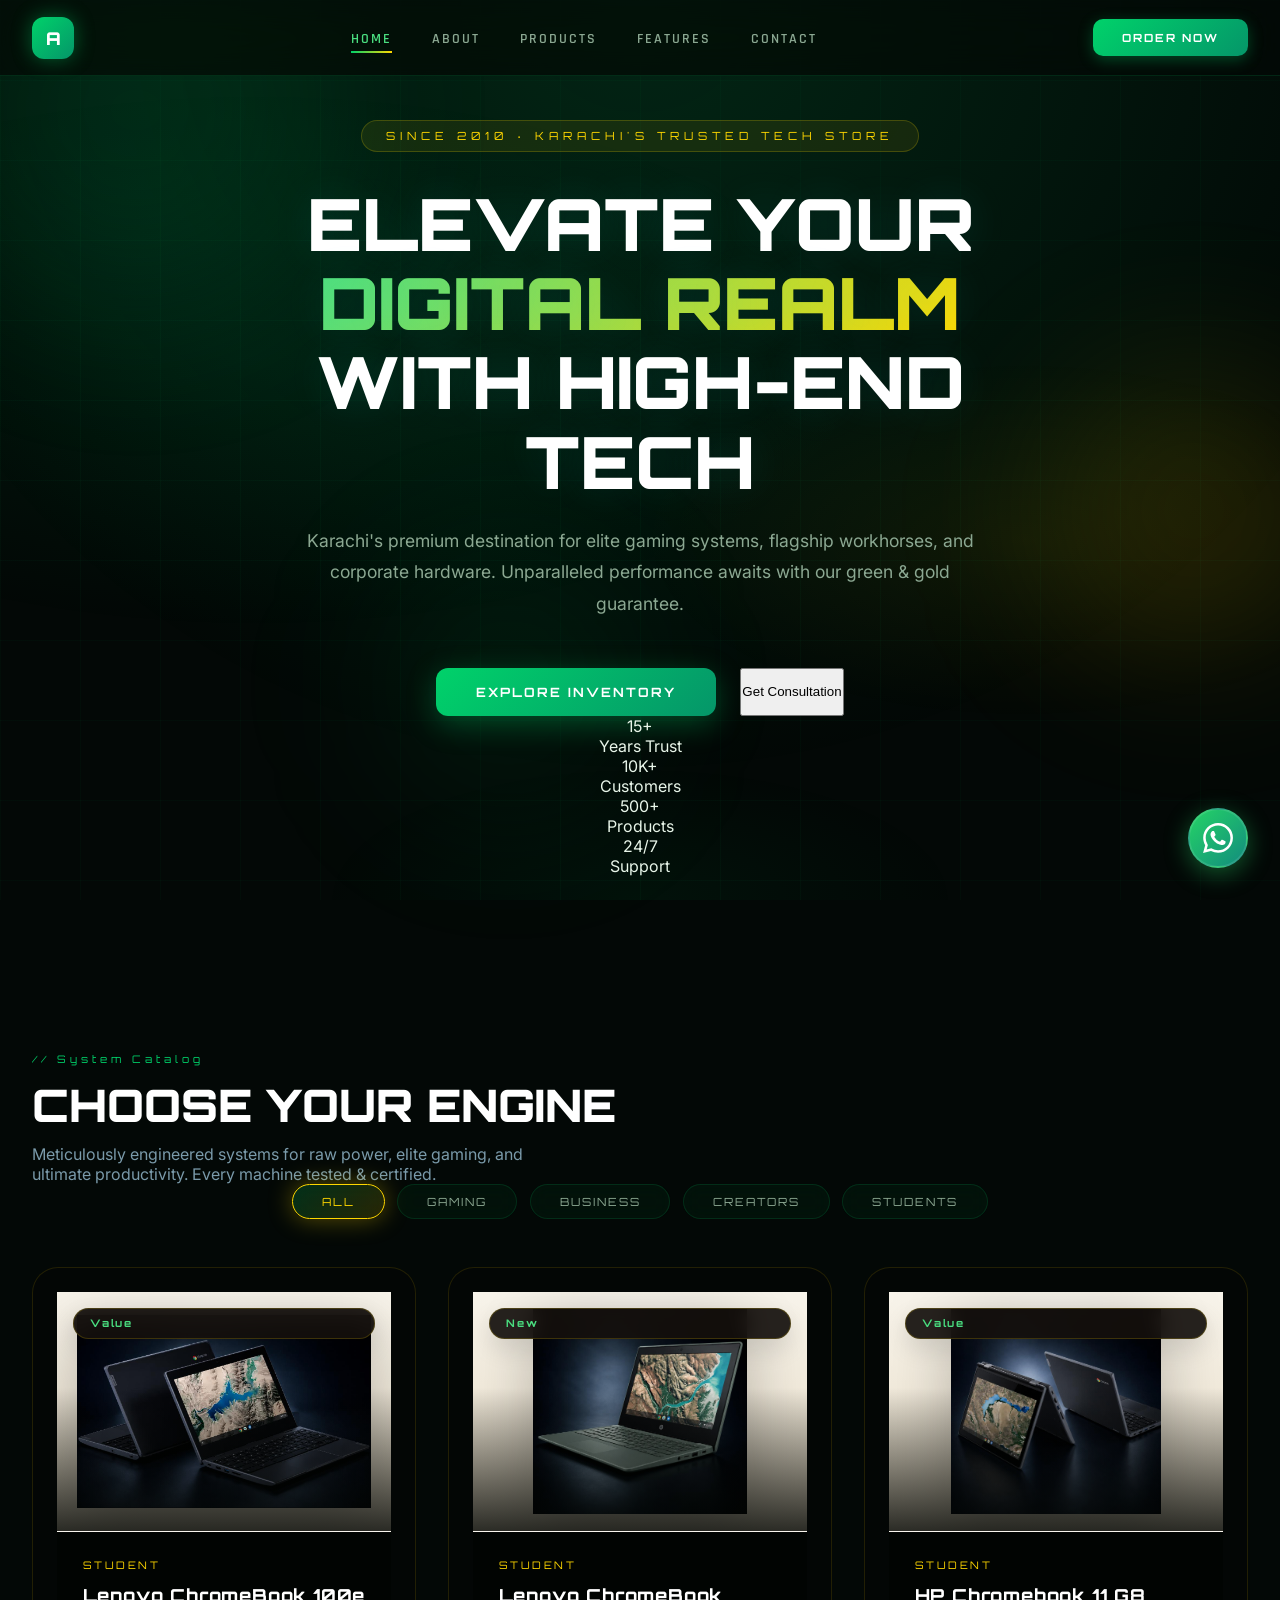
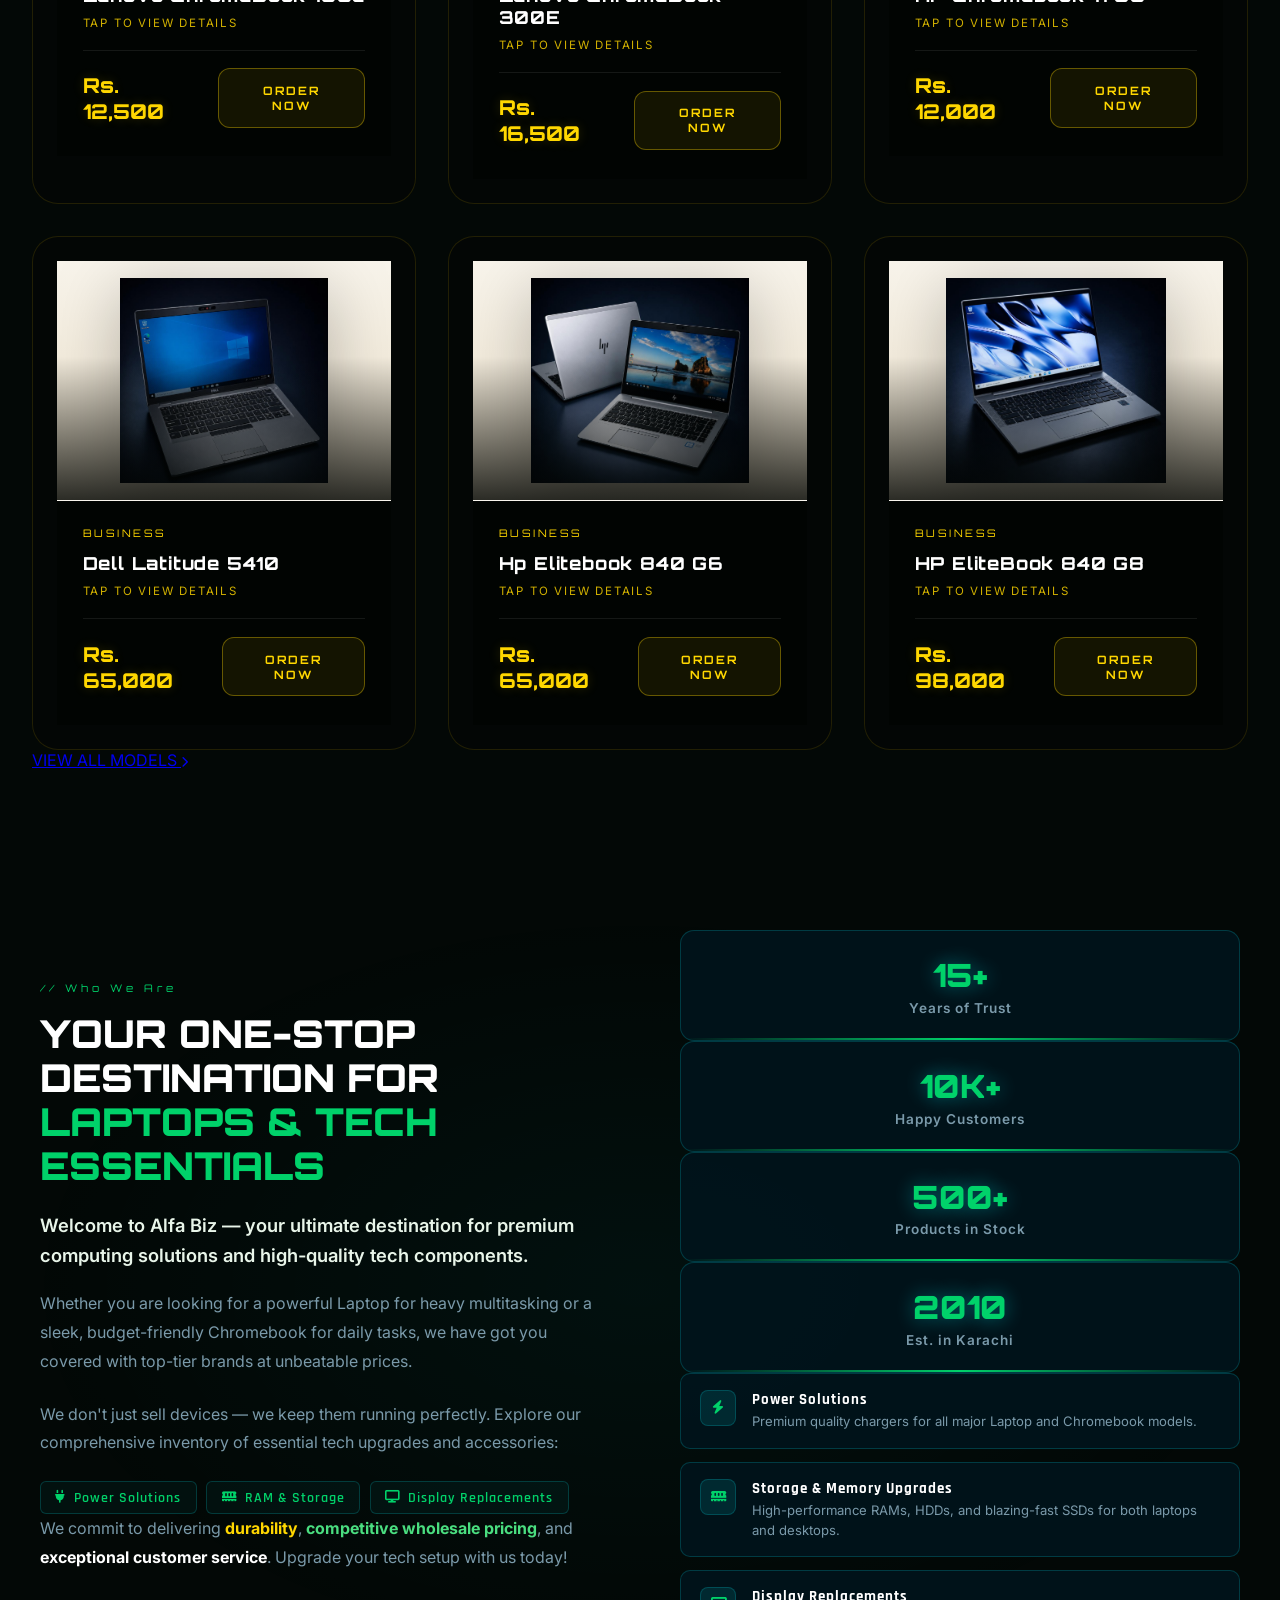
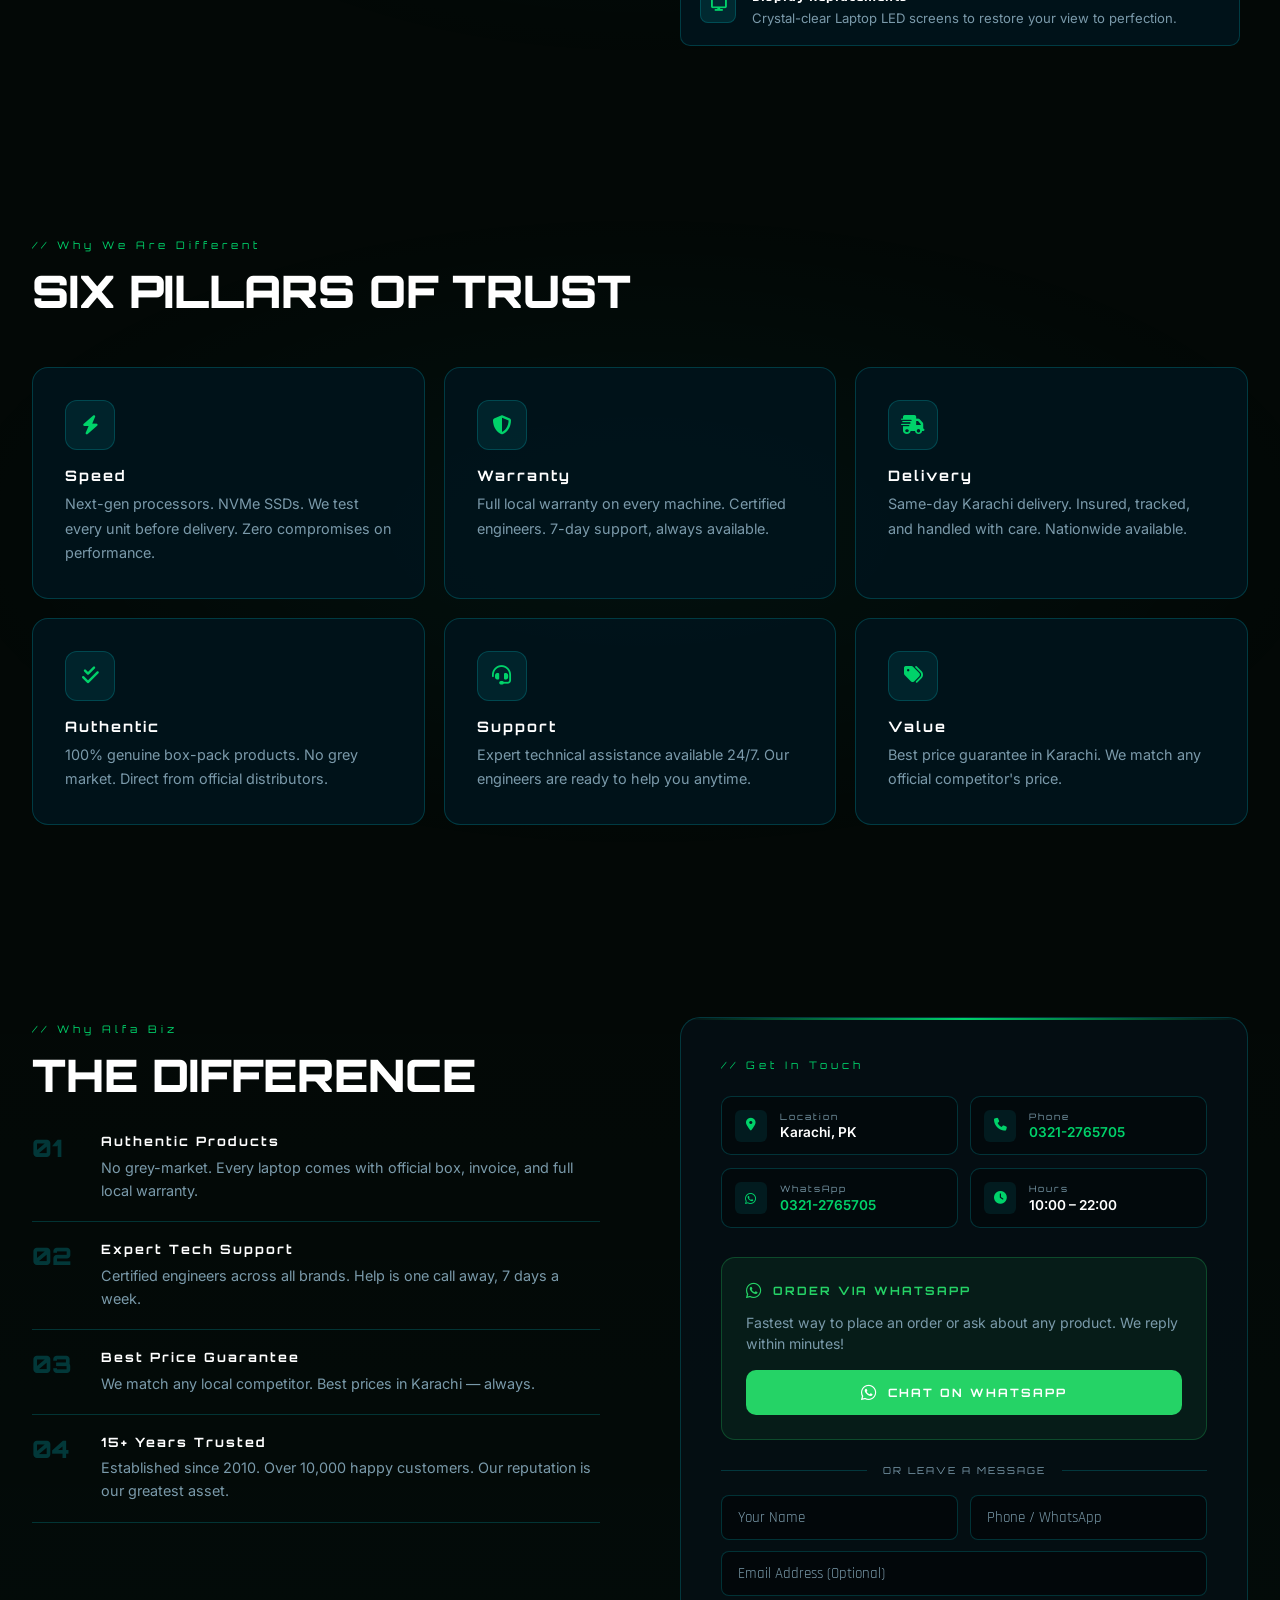
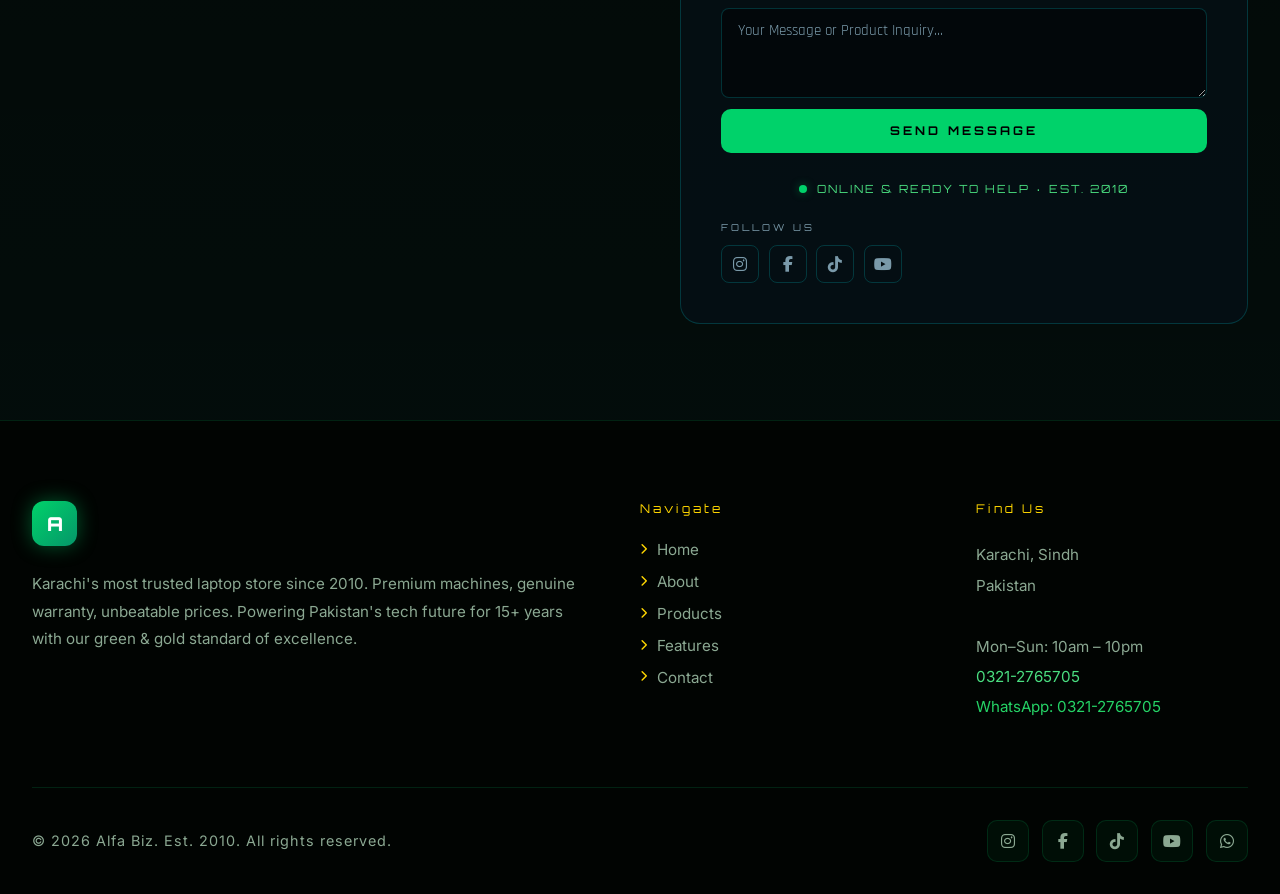
==== commit 8403c617: "upadtewd" ====
--- a/index.html
+++ b/index.html
@@ -6,6 +6,7 @@
   <title>Alfa Biz | Premium Laptop Store - Karachi's Trusted Tech Hub</title>
   <link href="https://fonts.googleapis.com/css2?family=Orbitron:wght@400;700;900&family=Rajdhani:wght@300;400;600;700&family=Inter:wght@300;400;500;600;700&display=swap" rel="stylesheet">
   <link rel="stylesheet" href="https://cdnjs.cloudflare.com/ajax/libs/font-awesome/6.5.1/css/all.min.css">
+  <link rel="stylesheet" href="styles.css">
   <style>
     :root {
       --green: #00d26a;
@@ -384,137 +385,169 @@
       gap: 2rem;
     }
     .pcard {
-      background: var(--card-bg);
-      backdrop-filter: blur(20px) saturate(150%);
-      -webkit-backdrop-filter: blur(20px) saturate(150%);
-      border: 1px solid var(--glass-border);
-      border-radius: 24px;
-      padding: 0;
-      position: relative; overflow: hidden;
-      transition: all 0.4s cubic-bezier(0.16, 1, 0.3, 1);
+      background: rgba(4, 7, 6, 0.95);
+      border: 1px solid rgba(255, 215, 0, 0.12);
+      border-radius: 26px;
+      overflow: hidden;
+      position: relative;
+      transition: transform 0.35s ease, box-shadow 0.35s ease, border-color 0.35s ease;
       cursor: pointer;
     }
     .pcard::before {
-      content: ''; position: absolute; inset: 0;
-      background: linear-gradient(135deg, rgba(0, 210, 106, 0.05), rgba(255, 215, 0, 0.03));
-      opacity: 0; transition: opacity 0.4s;
-      pointer-events: none; z-index: 1;
+      content: '';
+      position: absolute;
+      inset: 0;
+      background: radial-gradient(circle at top left, rgba(255, 215, 0, 0.08), transparent 32%),
+                  radial-gradient(circle at bottom right, rgba(0, 210, 106, 0.08), transparent 28%);
+      opacity: 0;
+      transition: opacity 0.35s ease;
+      pointer-events: none;
+      z-index: 1;
     }
     .pcard:hover::before { opacity: 1; }
     .pcard:hover {
-      transform: translateY(-8px) scale(1.02);
-      border-color: var(--gold);
-      box-shadow: 
-        0 20px 40px rgba(0, 0, 0, 0.4),
-        0 0 40px rgba(0, 210, 106, 0.1),
-        inset 0 1px 0 rgba(255, 255, 255, 0.05);
+      transform: translateY(-10px);
+      border-color: rgba(255, 215, 0, 0.28);
+      box-shadow: 0 24px 48px rgba(0, 0, 0, 0.32), 0 0 30px rgba(0, 210, 106, 0.12);
     }
     .pcard.hidden { display: none; }
 
-    /* Card Image Area */
     .pcard-img-wrap {
-      position: relative; height: 240px;
-      background: linear-gradient(135deg, rgba(0, 210, 106, 0.05), rgba(255, 215, 0, 0.03));
-      display: flex; align-items: center; justify-content: center;
-      overflow: hidden; border-bottom: 1px solid var(--glass-border);
+      position: relative;
+      height: 240px;
+      background: linear-gradient(180deg, #f8f4eb 0%, #e9ddc6 100%);
+      display: flex;
+      align-items: center;
+      justify-content: center;
+      overflow: hidden;
+      border-bottom: 1px solid rgba(255, 255, 255, 0.12);
+    }
+    .pcard-img-wrap::before {
+      content: '';
+      position: absolute;
+      inset: 0;
+      background: radial-gradient(circle at 50% 20%, rgba(255, 255, 255, 0.56), transparent 28%);
+      opacity: 0.34;
+      pointer-events: none;
     }
     .pcard-img-wrap img {
-      max-height: 200px; max-width: 85%;
+      max-height: 205px;
+      max-width: 88%;
       object-fit: contain;
-      transition: transform 0.5s cubic-bezier(0.16, 1, 0.3, 1);
-      filter: drop-shadow(0 10px 30px rgba(0,0,0,0.5));
+      transition: transform 0.45s cubic-bezier(0.16, 1, 0.3, 1);
+      filter: drop-shadow(0 14px 32px rgba(0, 0, 0, 0.25));
     }
     .pcard:hover .pcard-img-wrap img {
-      transform: scale(1.08) rotate(-2deg);
+      transform: scale(1.08) rotate(-1.5deg);
     }
     .pcard-img-overlay {
-      position: absolute; inset: 0;
-      background: linear-gradient(180deg, transparent 50%, rgba(3, 8, 6, 0.8) 100%);
+      position: absolute;
+      inset: 0;
+      background: linear-gradient(180deg, rgba(255, 255, 255, 0) 40%, rgba(2, 5, 3, 0.82) 100%);
       pointer-events: none;
     }
 
-    /* Badges */
     .pbadge {
-      position: absolute; top: 1rem; right: 1rem;
-      font-family: 'Orbitron', monospace; font-size: 0.6rem;
-      letter-spacing: 2px; padding: 0.4rem 1rem;
-      border-radius: 50px; font-weight: 700; z-index: 3;
+      position: absolute;
+      top: 1rem;
+      left: 1rem;
+      font-family: 'Orbitron', monospace;
+      font-size: 0.65rem;
+      letter-spacing: 1.8px;
+      padding: 0.45rem 1rem;
+      border-radius: 999px;
+      font-weight: 700;
+      z-index: 3;
       backdrop-filter: blur(10px);
-    }
-    .b-hot {
-      background: linear-gradient(135deg, rgba(255, 50, 50, 0.2), rgba(255, 80, 80, 0.1));
-      color: #ff6b6b; border: 1px solid rgba(255, 80, 80, 0.3);
-      box-shadow: 0 4px 15px rgba(255, 50, 50, 0.2);
-    }
-    .b-new {
-      background: linear-gradient(135deg, rgba(0, 210, 106, 0.2), rgba(0, 210, 106, 0.05));
-      color: var(--green-light); border: 1px solid var(--glass-border);
-      box-shadow: 0 4px 15px rgba(0, 210, 106, 0.15);
-    }
-    .b-sale {
-      background: linear-gradient(135deg, rgba(255, 215, 0, 0.2), rgba(255, 215, 0, 0.05));
-      color: var(--gold); border: 1px solid var(--glass-gold-border);
-      box-shadow: 0 4px 15px var(--gold-glow);
-    }
-
-    /* Card Content */
-    .pcard-content { padding: 1.5rem 1.8rem 1.8rem; position: relative; z-index: 2; }
+      background: rgba(20, 16, 12, 0.92);
+      border: 1px solid rgba(255, 215, 0, 0.18);
+    }
+
+    .favorite-btn,
+    .stars {
+      display: none;
+    }
+
+    .pcard-content {
+      padding: 1.6rem 1.6rem 1.8rem;
+      position: relative;
+      z-index: 2;
+      background: rgba(2, 5, 3, 0.92);
+    }
     .pcard-category {
-      font-family: 'Orbitron', monospace; font-size: 0.6rem;
-      letter-spacing: 3px; color: var(--green-light);
-      text-transform: uppercase; margin-bottom: 0.5rem;
+      font-family: 'Orbitron', monospace;
+      font-size: 0.65rem;
+      letter-spacing: 2.5px;
+      color: var(--gold);
+      text-transform: uppercase;
+      margin-bottom: 0.75rem;
     }
     .pname {
-      font-family: 'Orbitron', monospace; font-size: 1rem;
-      font-weight: 700; color: var(--white); margin-bottom: 0.6rem;
-      letter-spacing: 1px; line-height: 1.3;
+      font-family: 'Orbitron', monospace;
+      font-size: 1.12rem;
+      font-weight: 800;
+      color: var(--white);
+      margin-bottom: 0.6rem;
+      letter-spacing: 0.8px;
+      line-height: 1.25;
+    }
+    .pcard-subtitle {
+      font-size: 0.72rem;
+      letter-spacing: 1.8px;
+      text-transform: uppercase;
+      color: rgba(255, 215, 0, 0.82);
+      margin-bottom: 1.25rem;
     }
     .pcard-specs {
-      display: flex; flex-wrap: wrap; gap: 0.4rem; margin-bottom: 1.2rem; min-height: 72px; align-content: flex-start;
-    }
-    .pcard-spec-tag {
-      font-size: 0.7rem; color: var(--text-muted);
-      background: rgba(0, 210, 106, 0.05);
-      border: 1px solid rgba(0, 210, 106, 0.12);
-      padding: 0.25rem 0.55rem; border-radius: 6px;
-      font-weight: 500; display: inline-flex; align-items: center; gap: 0.3rem;
+      display: none;
+    }
+    .pcard-footer {
+      display: flex;
+      justify-content: space-between;
+      align-items: center;
+      gap: 1rem;
+      padding-top: 1.1rem;
+      border-top: 1px solid rgba(255, 255, 255, 0.08);
+    }
+    .pprice-wrap {
+      display: flex;
+      flex-direction: column;
+      gap: 0.25rem;
+    }
+    .pprice {
+      font-family: 'Orbitron', monospace;
+      font-size: 1.28rem;
+      color: var(--gold);
+      font-weight: 800;
+      text-shadow: 0 0 12px rgba(255, 215, 0, 0.18);
+    }
+    .pprice .old {
+      font-size: 0.75rem;
+      color: rgba(255, 255, 255, 0.55);
+      text-decoration: line-through;
+    }
+    .btn-order {
+      width: auto;
+      padding: 0.85rem 1.4rem;
+      font-family: 'Orbitron', monospace;
+      font-size: 0.72rem;
+      letter-spacing: 1.8px;
+      border-radius: 12px;
+      cursor: pointer;
       transition: all 0.3s ease;
-      letter-spacing: 0.5px;
-    }
-    .pcard:hover .pcard-spec-tag {
-      background: rgba(255, 215, 0, 0.06);
-      border-color: rgba(255, 215, 0, 0.25);
-      color: var(--gold-light);
-    }
-    .pcard-footer {
-      display: flex; justify-content: space-between; align-items: center;
-      padding-top: 1rem;
-      border-top: 1px solid var(--glass-border);
-    }
-    .pprice-wrap { display: flex; flex-direction: column; }
-    .pprice {
-      font-family: 'Orbitron', monospace; font-size: 1.1rem;
-      color: var(--gold); font-weight: 700;
-      text-shadow: 0 0 10px var(--gold-glow);
-    }
-    .pprice .old {
-      font-size: 0.78rem; color: var(--text-muted);
-      text-decoration: line-through; margin-bottom: 2px;
-    }
-    .btn-order {
-      padding: 0.65rem 1.2rem;
-      font-family: 'Orbitron', monospace; font-size: 0.65rem;
-      letter-spacing: 1.5px; border-radius: 10px; cursor: pointer;
-      transition: all 0.3s; border: none; font-weight: 700;
-      display: flex; align-items: center; justify-content: center; gap: 0.5rem;
-      background: linear-gradient(135deg, #25D366, #128C7E);
-      color: var(--white);
-      box-shadow: 0 4px 15px rgba(37, 211, 102, 0.3);
+      border: 1px solid rgba(255, 215, 0, 0.35);
+      background: rgba(255, 215, 0, 0.08);
+      color: var(--gold);
+      font-weight: 700;
+      display: inline-flex;
+      align-items: center;
+      justify-content: center;
+      gap: 0.45rem;
     }
     .btn-order:hover {
-      background: linear-gradient(135deg, #128C7E, #25D366);
-      box-shadow: 0 0 25px rgba(37, 211, 102, 0.5);
-      transform: scale(1.05);
+      background: rgba(255, 215, 0, 0.16);
+      box-shadow: 0 0 24px rgba(255, 215, 0, 0.18);
+      transform: translateY(-1px);
     }
 
     /* ═══ FOOTER ═══ */
@@ -1296,13 +1329,13 @@
             <div class="pcard-content">
               <div class="pcard-category">${p.cat.toUpperCase()}</div>
               <div class="pname">${p.name}</div>
-              <div class="pcard-specs">${specTags}</div>
+              <div class="pcard-subtitle">TAP TO VIEW DETAILS</div>
               <div class="pcard-footer">
                 <div class="pprice-wrap">
                   <div class="pprice">${oldPriceHtml}${p.price}</div>
                 </div>
                 <button class="btn-order" onclick="event.stopPropagation(); orderNowById(${p.id})">
-                  <i class="fab fa-whatsapp"></i> Order
+                  ORDER NOW
                 </button>
               </div>
             </div>
--- a/styles.css
+++ b/styles.css
@@ -0,0 +1,1937 @@
+:root {
+  --green: #00f2fe;
+  --green-bright: #00f2fe;
+  --green-neon: #39ff14;
+  --bg: #050a0e;
+  --bg2: #080f14;
+  --card: rgba(0, 20, 30, 0.85);
+  --border: rgba(0, 242, 254, 0.18);
+  --text: #e0eaf0;
+  --muted: #7a9aaa;
+}
+
+* {
+  margin: 0;
+  padding: 0;
+  box-sizing: border-box;
+}
+
+html {
+  scroll-behavior: smooth;
+}
+
+body {
+  background: var(--bg);
+  color: var(--text);
+  font-family: 'Rajdhani', sans-serif;
+  overflow-x: hidden;
+}
+
+/* ═══ PRELOADER ═══ */
+#preloader {
+  position: fixed;
+  inset: 0;
+  z-index: 9999;
+  background: #020608;
+  display: flex;
+  align-items: center;
+  justify-content: center;
+  flex-direction: column;
+  transition: opacity 0.6s ease, visibility 0.6s ease;
+}
+
+#preloader.hidden {
+  opacity: 0;
+  visibility: hidden;
+  pointer-events: none;
+}
+
+.hud-corner {
+  position: absolute;
+  width: 40px;
+  height: 40px;
+  border-color: var(--green);
+  border-style: solid;
+  border-width: 0;
+}
+
+.hud-corner.tl {
+  top: 20px;
+  left: 20px;
+  border-top-width: 2px;
+  border-left-width: 2px;
+}
+
+.hud-corner.tr {
+  top: 20px;
+  right: 20px;
+  border-top-width: 2px;
+  border-right-width: 2px;
+}
+
+.hud-corner.bl {
+  bottom: 20px;
+  left: 20px;
+  border-bottom-width: 2px;
+  border-left-width: 2px;
+}
+
+.hud-corner.br {
+  bottom: 20px;
+  right: 20px;
+  border-bottom-width: 2px;
+  border-right-width: 2px;
+}
+
+.loader-content {
+  text-align: center;
+}
+
+.loader-orbital-wrap {
+  position: relative;
+  width: 140px;
+  height: 140px;
+  margin: 0 auto 2rem;
+  display: flex;
+  align-items: center;
+  justify-content: center;
+}
+
+.loader-ring {
+  position: absolute;
+  border-radius: 50%;
+  border: 2px solid transparent;
+}
+
+.loader-ring-1 {
+  width: 140px;
+  height: 140px;
+  border-top-color: var(--green);
+  animation: spin 1.5s linear infinite;
+}
+
+.loader-ring-2 {
+  width: 110px;
+  height: 110px;
+  border-right-color: rgba(0, 242, 254, 0.5);
+  animation: spin 2s linear infinite reverse;
+}
+
+.loader-ring-3 {
+  width: 80px;
+  height: 80px;
+  border-bottom-color: rgba(0, 242, 254, 0.25);
+  animation: spin 3s linear infinite;
+}
+
+.loader-logo {
+  width: 55px;
+  height: 55px;
+  object-fit: contain;
+  position: relative;
+  z-index: 2;
+}
+
+.loader-status {
+  font-family: 'Orbitron', monospace;
+  font-size: 0.7rem;
+  letter-spacing: 4px;
+  color: var(--green);
+  margin-bottom: 1.5rem;
+  animation: blink 1s ease infinite;
+}
+
+.loader-bar-wrap {
+  width: 260px;
+  margin: 0 auto;
+}
+
+.loader-bar-label {
+  display: flex;
+  justify-content: space-between;
+  font-family: 'Orbitron', monospace;
+  font-size: 0.6rem;
+  color: var(--muted);
+  margin-bottom: 0.5rem;
+  letter-spacing: 2px;
+}
+
+.loader-bar-track {
+  height: 3px;
+  background: rgba(0, 242, 254, 0.1);
+  border-radius: 2px;
+  overflow: hidden;
+}
+
+.loader-bar {
+  height: 100%;
+  width: 0;
+  background: var(--green);
+  box-shadow: 0 0 10px var(--green);
+  transition: width 0.05s linear;
+}
+
+@keyframes spin {
+  to {
+    transform: rotate(360deg);
+  }
+}
+
+@keyframes blink {
+
+  0%,
+  100% {
+    opacity: 1
+  }
+
+  50% {
+    opacity: 0.4
+  }
+}
+
+/* ═══ NAVBAR ═══ */
+.glass-nav {
+  position: fixed;
+  top: 0;
+  left: 0;
+  right: 0;
+  z-index: 1000;
+  background: rgba(5, 10, 14, 0.85);
+  backdrop-filter: blur(20px);
+  border-bottom: 1px solid var(--border);
+  padding: 0 2rem;
+}
+
+.nav-container-inner {
+  max-width: 1300px;
+  margin: 0 auto;
+  height: 70px;
+  display: flex;
+  align-items: center;
+  justify-content: space-between;
+}
+
+.nav-brand {
+  display: flex;
+  align-items: center;
+  gap: 0.8rem;
+}
+
+.logo-img {
+  height: 42px;
+  width: auto;
+}
+
+.logo-text {
+  font-family: 'Orbitron', monospace;
+  font-size: 1rem;
+  font-weight: 900;
+  color: var(--green);
+  letter-spacing: 3px;
+  display: none;
+}
+
+.nav-menu {
+  list-style: none;
+  display: flex;
+  gap: 2.5rem;
+}
+
+.nav-menu a {
+  text-decoration: none;
+  color: var(--muted);
+  font-family: 'Rajdhani', sans-serif;
+  font-weight: 600;
+  font-size: 0.85rem;
+  letter-spacing: 2px;
+  transition: color 0.3s;
+  text-transform: uppercase;
+}
+
+.nav-menu a:hover,
+.nav-menu a.active {
+  color: var(--green);
+}
+
+.nav-actions {
+  display: flex;
+  align-items: center;
+  gap: 1rem;
+}
+
+.nav-cta {
+  background: var(--green);
+  color: #000;
+  border: none;
+  padding: 0.6rem 1.5rem;
+  font-family: 'Orbitron', monospace;
+  font-size: 0.7rem;
+  font-weight: 700;
+  letter-spacing: 2px;
+  cursor: pointer;
+  border-radius: 6px;
+  transition: all 0.3s;
+  text-transform: uppercase;
+}
+
+.nav-cta:hover {
+  box-shadow: 0 0 20px rgba(0, 242, 254, 0.5);
+  transform: translateY(-1px);
+}
+
+.menu-btn {
+  display: none;
+  flex-direction: column;
+  gap: 5px;
+  background: none;
+  border: none;
+  cursor: pointer;
+  padding: 5px;
+}
+
+.menu-btn span {
+  display: block;
+  width: 24px;
+  height: 2px;
+  background: var(--green);
+  border-radius: 2px;
+  transition: all 0.3s;
+}
+
+/* ═══ DRAWER ═══ */
+.drawer-overlay {
+  display: none;
+  position: fixed;
+  inset: 0;
+  background: rgba(0, 0, 0, 0.7);
+  z-index: 1100;
+}
+
+.drawer-overlay.open {
+  display: block;
+}
+
+.drawer {
+  position: fixed;
+  top: 0;
+  right: -320px;
+  width: 300px;
+  height: 100vh;
+  background: #080f14;
+  border-left: 1px solid var(--border);
+  z-index: 1200;
+  padding: 2rem 1.5rem;
+  transition: right 0.35s ease;
+  display: flex;
+  flex-direction: column;
+  gap: 1.5rem;
+}
+
+.drawer.open {
+  right: 0;
+}
+
+.drawer-close {
+  position: absolute;
+  top: 1rem;
+  right: 1rem;
+  background: none;
+  border: 1px solid var(--border);
+  color: var(--green);
+  font-size: 1.4rem;
+  cursor: pointer;
+  width: 36px;
+  height: 36px;
+  border-radius: 6px;
+  display: flex;
+  align-items: center;
+  justify-content: center;
+}
+
+.drawer-logo {
+  height: 50px;
+  width: auto;
+  margin-top: 1rem;
+}
+
+.drawer-links {
+  list-style: none;
+  margin-top: 1rem;
+}
+
+.drawer-links li {
+  border-bottom: 1px solid var(--border);
+}
+
+.drawer-links a {
+  display: block;
+  padding: 0.9rem 0;
+  color: var(--text);
+  text-decoration: none;
+  font-family: 'Rajdhani', sans-serif;
+  font-weight: 600;
+  font-size: 1rem;
+  letter-spacing: 2px;
+  text-transform: uppercase;
+  transition: color 0.3s;
+}
+
+.drawer-links a:hover {
+  color: var(--green);
+}
+
+.drawer-socials {
+  display: flex;
+  gap: 1rem;
+}
+
+.drawer-soc {
+  width: 36px;
+  height: 36px;
+  border: 1px solid var(--border);
+  border-radius: 6px;
+  display: flex;
+  align-items: center;
+  justify-content: center;
+  color: var(--muted);
+  text-decoration: none;
+  transition: all 0.3s;
+}
+
+.drawer-soc:hover {
+  color: var(--green);
+  border-color: var(--green);
+}
+
+.drawer-cta {
+  width: 100%;
+  text-align: center;
+}
+
+.drawer-status {
+  display: flex;
+  align-items: center;
+  gap: 0.5rem;
+  font-family: 'Orbitron', monospace;
+  font-size: 0.65rem;
+  color: var(--green);
+  letter-spacing: 2px;
+}
+
+.drawer-status span {
+  width: 8px;
+  height: 8px;
+  background: var(--green-neon);
+  border-radius: 50%;
+  animation: pulse 2s infinite;
+}
+
+@keyframes pulse {
+
+  0%,
+  100% {
+    opacity: 1;
+    transform: scale(1)
+  }
+
+  50% {
+    opacity: 0.5;
+    transform: scale(0.8)
+  }
+}
+
+/* ═══ HERO ═══ */
+#hero {
+  min-height: 100vh;
+  display: flex;
+  align-items: center;
+  justify-content: center;
+  position: relative;
+  overflow: hidden;
+  padding: 100px 2rem 4rem;
+}
+
+.hero-bg {
+  position: absolute;
+  inset: 0;
+  background:
+    radial-gradient(ellipse 60% 50% at 50% 60%, rgba(0, 242, 254, 0.08) 0%, transparent 70%),
+    linear-gradient(180deg, #020608 0%, #050a0e 100%);
+}
+
+.hero-bg::before {
+  content: '';
+  position: absolute;
+  inset: 0;
+  background-image:
+    linear-gradient(rgba(0, 242, 254, 0.04) 1px, transparent 1px),
+    linear-gradient(90deg, rgba(0, 242, 254, 0.04) 1px, transparent 1px);
+  background-size: 60px 60px;
+}
+
+.hero-content {
+  position: relative;
+  z-index: 2;
+  text-align: center;
+  max-width: 900px;
+}
+
+.hero-badge {
+  display: inline-block;
+  font-family: 'Orbitron', monospace;
+  font-size: 0.65rem;
+  letter-spacing: 3px;
+  color: var(--green);
+  border: 1px solid var(--border);
+  padding: 0.4rem 1.2rem;
+  border-radius: 4px;
+  margin-bottom: 2rem;
+  background: rgba(0, 242, 254, 0.05);
+}
+
+.hero-title {
+  font-family: 'Orbitron', monospace;
+  font-size: clamp(2.2rem, 6vw, 5rem);
+  font-weight: 900;
+  line-height: 1.05;
+  color: #fff;
+  margin-bottom: 1.5rem;
+  text-shadow: 0 0 40px rgba(0, 242, 254, 0.1);
+}
+
+.hero-title .green {
+  color: var(--green);
+  text-shadow: 0 0 30px rgba(0, 242, 254, 0.5);
+}
+
+.hero-sub {
+  font-size: 1.15rem;
+  color: var(--muted);
+  font-weight: 400;
+  max-width: 600px;
+  margin: 0 auto 2.5rem;
+  line-height: 1.7;
+}
+
+.hero-btns {
+  display: flex;
+  gap: 1rem;
+  justify-content: center;
+  flex-wrap: wrap;
+}
+
+.btn-g {
+  background: var(--green);
+  color: #000;
+  border: none;
+  padding: 0.85rem 2.2rem;
+  font-family: 'Orbitron', monospace;
+  font-size: 0.75rem;
+  font-weight: 700;
+  letter-spacing: 2px;
+  cursor: pointer;
+  border-radius: 8px;
+  transition: all 0.3s;
+  text-transform: uppercase;
+}
+
+.btn-g:hover {
+  box-shadow: 0 0 30px rgba(0, 242, 254, 0.6);
+  transform: translateY(-2px);
+}
+
+.btn-outline {
+  background: transparent;
+  color: var(--green);
+  border: 1px solid var(--green);
+  padding: 0.85rem 2.2rem;
+  font-family: 'Orbitron', monospace;
+  font-size: 0.75rem;
+  font-weight: 700;
+  letter-spacing: 2px;
+  cursor: pointer;
+  border-radius: 8px;
+  transition: all 0.3s;
+  text-transform: uppercase;
+}
+
+.btn-outline:hover {
+  background: rgba(0, 242, 254, 0.1);
+  transform: translateY(-2px);
+}
+
+/* ═══ ABOUT ═══ */
+#about {
+  padding: 6rem 2rem;
+  position: relative;
+  overflow: hidden;
+}
+
+#about::before {
+  content: '';
+  position: absolute;
+  inset: 0;
+  background: radial-gradient(ellipse 70% 60% at 50% 50%, rgba(0, 242, 254, 0.04) 0%, transparent 70%);
+}
+
+.about-wrap {
+  max-width: 1200px;
+  margin: 0 auto;
+  display: grid;
+  grid-template-columns: 1fr 1fr;
+  gap: 5rem;
+  align-items: center;
+  position: relative;
+  z-index: 2;
+}
+
+.about-label {
+  font-family: 'Orbitron', monospace;
+  font-size: 0.65rem;
+  letter-spacing: 4px;
+  color: var(--green);
+  margin-bottom: 1rem;
+}
+
+.about-title {
+  font-family: 'Orbitron', monospace;
+  font-size: clamp(1.6rem, 3vw, 2.5rem);
+  font-weight: 900;
+  color: #fff;
+  margin-bottom: 1.5rem;
+  line-height: 1.15;
+}
+
+.about-title span {
+  color: var(--green);
+}
+
+.about-lead {
+  font-size: 1.15rem;
+  color: var(--text);
+  font-weight: 600;
+  margin-bottom: 1.2rem;
+  line-height: 1.6;
+}
+
+.about-desc {
+  font-size: 1rem;
+  color: var(--muted);
+  line-height: 1.8;
+  margin-bottom: 1.5rem;
+}
+
+.about-pills {
+  display: flex;
+  flex-wrap: wrap;
+  gap: 0.6rem;
+}
+
+.about-pill {
+  display: flex;
+  align-items: center;
+  gap: 0.5rem;
+  border: 1px solid var(--border);
+  border-radius: 6px;
+  padding: 0.4rem 0.9rem;
+  font-family: 'Rajdhani', sans-serif;
+  font-size: 0.85rem;
+  font-weight: 600;
+  color: var(--green);
+  letter-spacing: 1px;
+  background: rgba(0, 242, 254, 0.04);
+}
+
+.about-pill i {
+  font-size: 0.8rem;
+}
+
+.about-right {
+  display: flex;
+  flex-direction: column;
+  gap: 1.5rem;
+}
+
+.about-stat-grid {
+  display: grid;
+  grid-template-columns: 1fr 1fr;
+  gap: 1rem;
+}
+
+.about-stat {
+  background: var(--card);
+  border: 1px solid var(--border);
+  border-radius: 14px;
+  padding: 1.5rem;
+  text-align: center;
+  position: relative;
+  overflow: hidden;
+}
+
+.about-stat::before {
+  content: '';
+  position: absolute;
+  bottom: 0;
+  left: 0;
+  right: 0;
+  height: 2px;
+  background: linear-gradient(90deg, transparent, var(--green), transparent);
+}
+
+.about-stat-num {
+  font-family: 'Orbitron', monospace;
+  font-size: 2rem;
+  font-weight: 900;
+  color: var(--green);
+  text-shadow: 0 0 20px rgba(0, 242, 254, 0.4);
+}
+
+.about-stat-label {
+  font-size: 0.85rem;
+  color: var(--muted);
+  font-weight: 600;
+  letter-spacing: 1px;
+  margin-top: 0.3rem;
+}
+
+.about-highlights {
+  display: flex;
+  flex-direction: column;
+  gap: 0.8rem;
+}
+
+.about-hi {
+  display: flex;
+  align-items: flex-start;
+  gap: 1rem;
+  background: var(--card);
+  border: 1px solid var(--border);
+  border-radius: 10px;
+  padding: 1rem 1.2rem;
+}
+
+.about-hi-icon {
+  width: 36px;
+  height: 36px;
+  min-width: 36px;
+  border-radius: 8px;
+  background: rgba(0, 242, 254, 0.1);
+  border: 1px solid var(--border);
+  display: flex;
+  align-items: center;
+  justify-content: center;
+  color: var(--green);
+  font-size: 0.85rem;
+}
+
+.about-hi-text h4 {
+  font-family: 'Rajdhani', sans-serif;
+  font-weight: 700;
+  font-size: 0.95rem;
+  color: #fff;
+  letter-spacing: 1px;
+  margin-bottom: 0.2rem;
+}
+
+.about-hi-text p {
+  font-size: 0.82rem;
+  color: var(--muted);
+  line-height: 1.5;
+}
+
+/* ═══ PRODUCTS ═══ */
+#products {
+  padding: 5rem 2rem 4rem;
+}
+
+.section-wrap {
+  max-width: 1300px;
+  margin: 0 auto;
+}
+
+.section-label {
+  font-family: 'Orbitron', monospace;
+  font-size: 0.65rem;
+  letter-spacing: 4px;
+  color: var(--green);
+  margin-bottom: 0.7rem;
+}
+
+.section-title {
+  font-family: 'Orbitron', monospace;
+  font-size: clamp(1.6rem, 3.5vw, 2.8rem);
+  font-weight: 900;
+  color: #fff;
+  margin-bottom: 0.7rem;
+}
+
+.section-sub {
+  color: var(--muted);
+  font-size: 1rem;
+  max-width: 500px;
+}
+
+.products-header {
+  margin-bottom: 3rem;
+}
+
+.filter-bar {
+  display: flex;
+  gap: 0.6rem;
+  flex-wrap: wrap;
+  margin-bottom: 2.5rem;
+}
+
+.fbtn {
+  background: transparent;
+  border: 1px solid var(--border);
+  color: var(--muted);
+  padding: 0.45rem 1.2rem;
+  font-family: 'Orbitron', monospace;
+  font-size: 0.65rem;
+  letter-spacing: 2px;
+  cursor: pointer;
+  border-radius: 6px;
+  transition: all 0.3s;
+  text-transform: uppercase;
+}
+
+.fbtn:hover,
+.fbtn.active {
+  background: rgba(0, 242, 254, 0.1);
+  color: var(--green);
+  border-color: var(--green);
+}
+
+.products-grid {
+  display: grid;
+  grid-template-columns: repeat(3, 1fr);
+  gap: 1.5rem;
+}
+
+.pcard {
+  background: rgba(6, 9, 7, 0.96);
+  border: 1px solid rgba(255, 215, 0, 0.16);
+  border-radius: 26px;
+  padding: 1.5rem;
+  position: relative;
+  overflow: hidden;
+  transition: transform 0.35s ease, border-color 0.35s ease, box-shadow 0.35s ease;
+  cursor: pointer;
+}
+
+.pcard:hover {
+  transform: translateY(-10px);
+  border-color: rgba(255, 215, 0, 0.3);
+  box-shadow: 0 22px 48px rgba(0, 0, 0, 0.28), 0 0 18px rgba(255, 215, 0, 0.08);
+}
+
+.pcard.hidden {
+  display: none;
+}
+
+.pbadge {
+  position: absolute;
+  top: 1rem;
+  right: 1rem;
+  font-family: 'Orbitron', monospace;
+  font-size: 0.65rem;
+  letter-spacing: 1.6px;
+  padding: 0.45rem 0.95rem;
+  border-radius: 999px;
+  font-weight: 800;
+  background: rgba(28, 24, 18, 0.95);
+  border: 1px solid rgba(255, 215, 0, 0.22);
+  box-shadow: 0 10px 24px rgba(0, 0, 0, 0.12);
+}
+
+.b-hot {
+  background: linear-gradient(135deg, rgba(255, 80, 80, 0.18), rgba(255, 180, 0, 0.1));
+  color: #ff6b6b;
+  border: 1px solid rgba(255, 80, 80, 0.28);
+}
+
+.b-new {
+  background: linear-gradient(135deg, rgba(0, 210, 106, 0.18), rgba(255, 215, 0, 0.08));
+  color: var(--green-light);
+  border: 1px solid rgba(0, 210, 106, 0.28);
+}
+
+.b-sale {
+  background: linear-gradient(135deg, rgba(255, 215, 0, 0.2), rgba(255, 215, 0, 0.08));
+  color: var(--gold);
+  border: 1px solid rgba(255, 215, 0, 0.28);
+}
+
+.pimg {
+  height: 180px;
+  display: flex;
+  align-items: center;
+  justify-content: center;
+  margin-bottom: 1.25rem;
+  border-radius: 20px;
+  background: linear-gradient(180deg, #f7f0df 0%, #e8dac0 100%);
+  overflow: hidden;
+  position: relative;
+  border: 1px solid rgba(255, 255, 255, 0.08);
+}
+
+.pimg img {
+  max-height: 160px;
+  max-width: 100%;
+  object-fit: contain;
+  transition: transform 0.4s ease;
+}
+
+.pimg:hover img {
+  transform: scale(1.03);
+}
+
+.stars {
+  display: flex;
+  gap: 4px;
+  margin-bottom: 0.6rem;
+  color: #ffbf00;
+  font-size: 0.85rem;
+}
+
+.pname {
+  font-family: 'Orbitron', monospace;
+  font-size: 1rem;
+  font-weight: 800;
+  color: #fff;
+  margin-bottom: 0.35rem;
+  letter-spacing: 0.8px;
+  line-height: 1.2;
+}
+
+.pspec {
+  display: none;
+}
+
+.pfooter {
+  display: flex;
+  justify-content: space-between;
+  align-items: center;
+  margin-top: 1.4rem;
+  gap: 1rem;
+}
+
+.pprice {
+  font-family: 'Orbitron', monospace;
+  font-size: 1.15rem;
+  color: var(--gold);
+  font-weight: 800;
+  text-shadow: 0 0 14px rgba(255, 215, 0, 0.16);
+}
+
+.pprice .old {
+  font-size: 0.72rem;
+  color: rgba(255, 255, 255, 0.65);
+  text-decoration: line-through;
+  display: block;
+  margin-bottom: 0.2rem;
+}
+
+.btn-order {
+  padding: 0.7rem 1.1rem;
+  font-family: 'Orbitron', monospace;
+  font-size: 0.72rem;
+  letter-spacing: 1.5px;
+  border-radius: 15px;
+  cursor: pointer;
+  transition: all 0.3s ease;
+  border: 1px solid rgba(255, 215, 0, 0.35);
+  font-weight: 700;
+  display: inline-flex;
+  align-items: center;
+  justify-content: center;
+  gap: 0.35rem;
+  background: rgba(255, 215, 0, 0.08);
+  color: var(--gold);
+}
+
+.btn-order:hover {
+  background: rgba(255, 215, 0, 0.14);
+  box-shadow: 0 0 16px rgba(255, 215, 0, 0.2);
+  transform: translateY(-1px);
+}
+
+/* HOT BANNER */
+.hot-banner-section {
+  max-width: 1300px;
+  margin: 3rem auto;
+  padding: 0 2rem;
+}
+
+.hot-banner-link {
+  display: block;
+}
+
+.hot-banner-img-wrap {
+  position: relative;
+  border-radius: 16px;
+  overflow: hidden;
+  border: 1px solid var(--border);
+  transition: border-color 0.3s;
+  max-height: 280px;
+}
+
+.hot-banner-img-wrap:hover {
+  border-color: rgba(0, 242, 254, 0.5);
+}
+
+.hot-banner-img-wrap img {
+  width: 100%;
+  height: 100%;
+  object-fit: cover;
+  display: block;
+}
+
+.hot-banner-badge {
+  position: absolute;
+  top: 1.2rem;
+  left: 1.2rem;
+  background: rgba(255, 50, 50, 0.85);
+  font-family: 'Orbitron', monospace;
+  font-size: 0.7rem;
+  letter-spacing: 3px;
+  color: #fff;
+  padding: 0.35rem 0.9rem;
+  border-radius: 5px;
+}
+
+/* ═══ FEATURES ═══ */
+#features {
+  padding: 6rem 2rem;
+  position: relative;
+  overflow: hidden;
+}
+
+#features::before {
+  content: '';
+  position: absolute;
+  inset: 0;
+  background: radial-gradient(ellipse 80% 60% at 50% 50%, rgba(0, 242, 254, 0.04) 0%, transparent 70%);
+}
+
+.features-grid {
+  display: grid;
+  grid-template-columns: repeat(3, 1fr);
+  gap: 1.2rem;
+  margin-top: 3rem;
+  position: relative;
+  z-index: 2;
+}
+
+.fcard {
+  background: var(--card);
+  border: 1px solid var(--border);
+  border-radius: 16px;
+  padding: 2rem;
+  position: relative;
+  overflow: hidden;
+  transition: transform 0.3s, border-color 0.3s;
+}
+
+.fcard:hover {
+  transform: translateY(-4px);
+  border-color: rgba(0, 242, 254, 0.35);
+}
+
+.fcard-inner {
+  position: relative;
+  z-index: 2;
+}
+
+.ficon {
+  width: 50px;
+  height: 50px;
+  border-radius: 12px;
+  background: rgba(0, 242, 254, 0.08);
+  border: 1px solid var(--border);
+  display: flex;
+  align-items: center;
+  justify-content: center;
+  color: var(--green);
+  font-size: 1.2rem;
+  margin-bottom: 1rem;
+}
+
+.fword {
+  font-family: 'Orbitron', monospace;
+  font-size: 0.9rem;
+  font-weight: 700;
+  color: #fff;
+  margin-bottom: 0.5rem;
+  letter-spacing: 2px;
+}
+
+.fdesc {
+  font-size: 0.9rem;
+  color: var(--muted);
+  line-height: 1.7;
+}
+
+.pillar-glow-line {
+  position: absolute;
+  bottom: 0;
+  left: 0;
+  right: 0;
+  height: 2px;
+  background: linear-gradient(90deg, transparent, var(--green), transparent);
+  opacity: 0;
+  transition: opacity 0.3s;
+}
+
+.fcard:hover .pillar-glow-line {
+  opacity: 1;
+}
+
+/* ═══ WHY + CONTACT ═══ */
+#why {
+  padding: 6rem 2rem;
+  background: linear-gradient(180deg, transparent, rgba(0, 242, 254, 0.02));
+}
+
+.why-grid {
+  display: grid;
+  grid-template-columns: 1fr 1fr;
+  gap: 5rem;
+  align-items: start;
+}
+
+.why-item {
+  display: flex;
+  gap: 1.2rem;
+  align-items: flex-start;
+  padding: 1.2rem 0;
+  border-bottom: 1px solid var(--border);
+}
+
+.why-num {
+  font-family: 'Orbitron', monospace;
+  font-size: 1.5rem;
+  font-weight: 900;
+  color: rgba(0, 242, 254, 0.2);
+  min-width: 50px;
+}
+
+.why-h4 {
+  font-family: 'Orbitron', monospace;
+  font-size: 0.8rem;
+  font-weight: 700;
+  color: #fff;
+  letter-spacing: 2px;
+  margin-bottom: 0.4rem;
+}
+
+.why-p {
+  font-size: 0.9rem;
+  color: var(--muted);
+  line-height: 1.6;
+}
+
+/* ═══ CONTACT CARD ═══ */
+.contact-glass {
+  background: rgba(5, 15, 20, 0.9);
+  border: 1px solid var(--border);
+  border-radius: 20px;
+  padding: 2.5rem;
+  position: relative;
+  overflow: hidden;
+}
+
+.contact-glass::before {
+  content: '';
+  position: absolute;
+  top: 0;
+  left: 0;
+  right: 0;
+  height: 2px;
+  background: linear-gradient(90deg, transparent, var(--green), transparent);
+}
+
+.cg-label {
+  font-family: 'Orbitron', monospace;
+  font-size: 0.65rem;
+  letter-spacing: 4px;
+  color: var(--green);
+  margin-bottom: 1.5rem;
+}
+
+.cg-info-grid {
+  display: grid;
+  grid-template-columns: 1fr 1fr;
+  gap: 0.8rem;
+  margin-bottom: 1.8rem;
+}
+
+.cg-info-item {
+  display: flex;
+  align-items: center;
+  gap: 0.8rem;
+  background: rgba(0, 0, 0, 0.3);
+  border: 1px solid var(--border);
+  border-radius: 10px;
+  padding: 0.8rem;
+}
+
+.cg-info-icon {
+  width: 32px;
+  height: 32px;
+  min-width: 32px;
+  background: rgba(0, 242, 254, 0.08);
+  border-radius: 6px;
+  display: flex;
+  align-items: center;
+  justify-content: center;
+  color: var(--green);
+  font-size: 0.8rem;
+}
+
+.cg-info-label {
+  font-family: 'Orbitron', monospace;
+  font-size: 0.55rem;
+  letter-spacing: 2px;
+  color: var(--muted);
+  margin-bottom: 0.15rem;
+}
+
+.cg-info-val {
+  font-size: 0.85rem;
+  color: #fff;
+  font-weight: 600;
+}
+
+.cg-info-val a {
+  color: var(--green);
+  text-decoration: none;
+}
+
+/* New contact form — WhatsApp-first style */
+.cg-wa-block {
+  background: rgba(37, 211, 102, 0.08);
+  border: 1px solid rgba(37, 211, 102, 0.25);
+  border-radius: 14px;
+  padding: 1.5rem;
+  margin-bottom: 1.5rem;
+}
+
+.cg-wa-title {
+  display: flex;
+  align-items: center;
+  gap: 0.6rem;
+  font-family: 'Orbitron', monospace;
+  font-size: 0.72rem;
+  font-weight: 700;
+  color: #25D366;
+  letter-spacing: 2px;
+  margin-bottom: 0.8rem;
+}
+
+.cg-wa-title i {
+  font-size: 1.1rem;
+}
+
+.cg-wa-desc {
+  font-size: 0.88rem;
+  color: var(--muted);
+  margin-bottom: 1rem;
+  line-height: 1.5;
+}
+
+.cg-wa-btn {
+  display: flex;
+  align-items: center;
+  justify-content: center;
+  gap: 0.6rem;
+  width: 100%;
+  padding: 0.85rem;
+  background: #25D366;
+  color: #fff;
+  border: none;
+  border-radius: 10px;
+  font-family: 'Orbitron', monospace;
+  font-size: 0.72rem;
+  font-weight: 700;
+  letter-spacing: 2px;
+  cursor: pointer;
+  text-decoration: none;
+  transition: all 0.3s;
+  text-transform: uppercase;
+}
+
+.cg-wa-btn:hover {
+  background: #1da851;
+  box-shadow: 0 0 25px rgba(37, 211, 102, 0.4);
+}
+
+.cg-divider {
+  display: flex;
+  align-items: center;
+  gap: 1rem;
+  margin-bottom: 1.2rem;
+}
+
+.cg-divider::before,
+.cg-divider::after {
+  content: '';
+  flex: 1;
+  height: 1px;
+  background: var(--border);
+}
+
+.cg-divider span {
+  font-family: 'Orbitron', monospace;
+  font-size: 0.6rem;
+  color: var(--muted);
+  letter-spacing: 2px;
+  white-space: nowrap;
+}
+
+.cg-inputs {
+  display: flex;
+  flex-direction: column;
+  gap: 0.7rem;
+}
+
+.cg-input-group {
+  display: grid;
+  grid-template-columns: 1fr 1fr;
+  gap: 0.7rem;
+}
+
+.cg-input {
+  width: 100%;
+  background: rgba(0, 0, 0, 0.4);
+  border: 1px solid var(--border);
+  border-radius: 8px;
+  padding: 0.75rem 1rem;
+  color: #fff;
+  font-family: 'Rajdhani', sans-serif;
+  font-size: 0.95rem;
+  transition: border-color 0.3s;
+  outline: none;
+}
+
+.cg-input::placeholder {
+  color: var(--muted);
+}
+
+.cg-input:focus {
+  border-color: var(--green);
+}
+
+.cg-textarea {
+  resize: vertical;
+  min-height: 90px;
+}
+
+.cg-send {
+  width: 100%;
+  padding: 0.9rem;
+  background: var(--green);
+  color: #000;
+  border: none;
+  border-radius: 10px;
+  font-family: 'Orbitron', monospace;
+  font-size: 0.75rem;
+  font-weight: 700;
+  letter-spacing: 3px;
+  cursor: pointer;
+  transition: all 0.3s;
+  text-transform: uppercase;
+}
+
+.cg-send:hover {
+  box-shadow: 0 0 25px rgba(0, 242, 254, 0.5);
+  transform: translateY(-1px);
+}
+
+.cg-social-connect {
+  margin-top: 1.5rem;
+}
+
+.cg-social-label {
+  font-family: 'Orbitron', monospace;
+  font-size: 0.6rem;
+  letter-spacing: 3px;
+  color: var(--muted);
+  margin-bottom: 0.8rem;
+}
+
+.cg-socials {
+  display: flex;
+  gap: 0.6rem;
+}
+
+.cg-social {
+  width: 38px;
+  height: 38px;
+  border: 1px solid var(--border);
+  border-radius: 8px;
+  display: flex;
+  align-items: center;
+  justify-content: center;
+  color: var(--muted);
+  text-decoration: none;
+  transition: all 0.3s;
+}
+
+.cg-social:hover {
+  color: var(--green);
+  border-color: var(--green);
+  background: rgba(0, 242, 254, 0.05);
+}
+
+/* ═══ FOOTER ═══ */
+footer {
+  border-top: 1px solid var(--border);
+  background: #030709;
+  padding: 4rem 2rem 0;
+}
+
+.footer-inner {
+  max-width: 1300px;
+  margin: 0 auto;
+  display: grid;
+  grid-template-columns: 2fr 1fr 1fr;
+  gap: 3rem;
+  padding-bottom: 3rem;
+}
+
+.footer-logo {
+  height: 50px;
+  width: auto;
+}
+
+.footer-logo-text {
+  font-family: 'Orbitron', monospace;
+  font-size: 1.2rem;
+  font-weight: 900;
+  color: var(--green);
+  letter-spacing: 4px;
+  display: none;
+}
+
+.footer-desc {
+  color: var(--muted);
+  font-size: 0.9rem;
+  line-height: 1.7;
+  margin-top: 1rem;
+}
+
+.footer-h {
+  font-family: 'Orbitron', monospace;
+  font-size: 0.7rem;
+  letter-spacing: 3px;
+  color: var(--green);
+  margin-bottom: 1.2rem;
+}
+
+.footer-links {
+  list-style: none;
+  display: flex;
+  flex-direction: column;
+  gap: 0.6rem;
+}
+
+.footer-links a {
+  color: var(--muted);
+  text-decoration: none;
+  font-size: 0.9rem;
+  transition: color 0.3s;
+  display: flex;
+  align-items: center;
+  gap: 0.5rem;
+}
+
+.footer-links a:hover {
+  color: var(--green);
+}
+
+.footer-links a i {
+  font-size: 0.6rem;
+}
+
+.footer-addr {
+  color: var(--muted);
+  font-size: 0.9rem;
+  line-height: 1.9;
+}
+
+.footer-bottom {
+  max-width: 1300px;
+  margin: 0 auto;
+  border-top: 1px solid var(--border);
+  padding: 1.5rem 0;
+  display: flex;
+  align-items: center;
+  justify-content: space-between;
+  flex-wrap: wrap;
+  gap: 1rem;
+}
+
+.footer-copy {
+  font-size: 0.85rem;
+  color: var(--muted);
+  letter-spacing: 1px;
+}
+
+.socials {
+  display: flex;
+  gap: 0.6rem;
+}
+
+.soc {
+  width: 36px;
+  height: 36px;
+  border: 1px solid var(--border);
+  border-radius: 8px;
+  display: flex;
+  align-items: center;
+  justify-content: center;
+  color: var(--muted);
+  text-decoration: none;
+  transition: all 0.3s;
+}
+
+.soc:hover {
+  color: var(--green);
+  border-color: var(--green);
+}
+
+/* WhatsApp Float */
+.wa-float {
+  position: fixed;
+  bottom: 2rem;
+  right: 2rem;
+  z-index: 900;
+  width: 56px;
+  height: 56px;
+  border-radius: 50%;
+  background: #25D366;
+  display: flex;
+  align-items: center;
+  justify-content: center;
+  text-decoration: none;
+  box-shadow: 0 4px 20px rgba(37, 211, 102, 0.5);
+  transition: all 0.3s;
+}
+
+.wa-float:hover {
+  transform: scale(1.1);
+  box-shadow: 0 6px 30px rgba(37, 211, 102, 0.7);
+}
+
+.wa-float svg {
+  width: 28px;
+  height: 28px;
+  fill: #fff;
+}
+
+/* Reveal animation */
+.reveal {
+  opacity: 0;
+  transform: translateY(24px);
+  transition: opacity 0.6s ease, transform 0.6s ease;
+}
+
+.reveal.visible {
+  opacity: 1;
+  transform: translateY(0);
+}
+
+/* ═══ PRODUCT DETAIL MODAL ═══ */
+.modal-overlay {
+  position: fixed;
+  inset: 0;
+  z-index: 2500;
+  background: rgba(2, 6, 8, 0.85);
+  backdrop-filter: blur(12px);
+  display: flex;
+  align-items: center;
+  justify-content: center;
+  opacity: 0;
+  visibility: hidden;
+  transition: opacity 0.4s ease, visibility 0.4s ease;
+  padding: 1rem;
+}
+
+.modal-overlay.open {
+  opacity: 1;
+  visibility: visible;
+}
+
+.modal-container {
+  background: #060e14;
+  border: 1px solid var(--border);
+  border-radius: 20px;
+  width: 100%;
+  max-width: 900px;
+  min-height: 500px;
+  display: grid;
+  grid-template-columns: 1fr 1.2fr;
+  position: relative;
+  overflow: hidden;
+  box-shadow: 0 25px 60px rgba(0, 0, 0, 0.8), 0 0 40px rgba(0, 242, 254, 0.15);
+  transform: translateY(30px) scale(0.95);
+  transition: transform 0.4s cubic-bezier(0.16, 1, 0.3, 1);
+}
+
+.modal-overlay.open .modal-container {
+  transform: translateY(0) scale(1);
+}
+
+.modal-close {
+  position: absolute;
+  top: 1.2rem;
+  right: 1.2rem;
+  background: rgba(0, 0, 0, 0.5);
+  border: 1px solid var(--border);
+  color: var(--green);
+  font-size: 1.5rem;
+  cursor: pointer;
+  width: 38px;
+  height: 38px;
+  border-radius: 50%;
+  display: flex;
+  align-items: center;
+  justify-content: center;
+  transition: all 0.3s;
+  z-index: 10;
+}
+
+.modal-close:hover {
+  background: var(--green);
+  color: #000;
+  box-shadow: 0 0 15px var(--green);
+}
+
+.modal-left {
+  background: rgba(255, 255, 255, 0.02);
+  border-right: 1px solid var(--border);
+  padding: 2.5rem;
+  display: flex;
+  flex-direction: column;
+  justify-content: space-between;
+  align-items: center;
+  position: relative;
+}
+
+.modal-brand-badge {
+  font-family: 'Orbitron', monospace;
+  font-size: 0.65rem;
+  color: var(--green);
+  letter-spacing: 2px;
+  align-self: flex-start;
+  border: 1px solid rgba(0, 242, 254, 0.3);
+  padding: 0.3rem 0.8rem;
+  border-radius: 4px;
+  background: rgba(0, 242, 254, 0.05);
+}
+
+.modal-img-wrap {
+  width: 100%;
+  height: 260px;
+  display: flex;
+  align-items: center;
+  justify-content: center;
+  margin: 1.5rem 0;
+}
+
+.modal-img-wrap img {
+  max-width: 100%;
+  max-height: 240px;
+  object-fit: contain;
+  filter: drop-shadow(0 8px 20px rgba(0, 0, 0, 0.5));
+  transition: transform 0.5s ease;
+}
+
+.modal-img-wrap:hover img {
+  transform: scale(1.05);
+}
+
+.modal-price-tag {
+  font-family: 'Orbitron', monospace;
+  font-size: 1.1rem;
+  font-weight: 700;
+  color: #000;
+  background: var(--green);
+  padding: 0.5rem 1.5rem;
+  border-radius: 8px;
+  box-shadow: 0 0 20px rgba(0, 242, 254, 0.3);
+  letter-spacing: 1px;
+}
+
+.modal-right {
+  padding: 2.5rem;
+  display: flex;
+  flex-direction: column;
+  overflow-y: auto;
+  max-height: 90vh;
+}
+
+.modal-category {
+  font-family: 'Orbitron', monospace;
+  font-size: 0.65rem;
+  color: var(--muted);
+  letter-spacing: 3px;
+  text-transform: uppercase;
+  margin-bottom: 0.5rem;
+}
+
+.modal-title {
+  font-family: 'Orbitron', monospace;
+  font-size: 1.6rem;
+  font-weight: 900;
+  color: #fff;
+  line-height: 1.3;
+  margin-bottom: 0.5rem;
+}
+
+.modal-price {
+  font-family: 'Orbitron', monospace;
+  font-size: 1.5rem;
+  font-weight: 700;
+  color: var(--green);
+  margin-bottom: 1.2rem;
+}
+
+.modal-divider {
+  height: 1px;
+  background: var(--border);
+  margin-bottom: 1.2rem;
+}
+
+.modal-section-title {
+  font-family: 'Orbitron', monospace;
+  font-size: 0.65rem;
+  color: var(--muted);
+  letter-spacing: 2px;
+  margin-bottom: 0.8rem;
+}
+
+.modal-specs {
+  list-style: none;
+  display: flex;
+  flex-direction: column;
+  gap: 0.5rem;
+  margin-bottom: 1.5rem;
+  padding: 0;
+}
+
+.modal-specs li {
+  font-size: 0.9rem;
+  color: var(--text);
+  display: flex;
+  align-items: center;
+  gap: 0.6rem;
+}
+
+.modal-specs li::before {
+  content: '⚡';
+  color: var(--green);
+  font-size: 0.8rem;
+}
+
+.modal-description {
+  font-size: 0.9rem;
+  color: var(--muted);
+  line-height: 1.6;
+  margin-bottom: 1.5rem;
+}
+
+.modal-meta-grid {
+  display: flex;
+  flex-direction: column;
+  gap: 0.6rem;
+  background: rgba(0, 0, 0, 0.3);
+  border: 1px solid rgba(0, 242, 254, 0.1);
+  padding: 1rem;
+  border-radius: 10px;
+  margin-bottom: 1.8rem;
+}
+
+.meta-row {
+  display: flex;
+  justify-content: space-between;
+  font-size: 0.85rem;
+}
+
+.meta-label {
+  color: var(--muted);
+}
+
+.meta-val {
+  color: #fff;
+  font-weight: 600;
+}
+
+.meta-val.val-green {
+  color: var(--green-neon);
+  display: flex;
+  align-items: center;
+  gap: 0.4rem;
+}
+
+.pulse-dot {
+  width: 7px;
+  height: 7px;
+  background: var(--green-neon);
+  border-radius: 50%;
+  display: inline-block;
+  box-shadow: 0 0 8px var(--green-neon);
+  animation: pulse-ring 1.5s infinite;
+}
+
+@keyframes pulse-ring {
+  0% {
+    transform: scale(0.95);
+    box-shadow: 0 0 0 0 rgba(57, 255, 20, 0.7);
+  }
+
+  70% {
+    transform: scale(1);
+    box-shadow: 0 0 0 6px rgba(57, 255, 20, 0);
+  }
+
+  100% {
+    transform: scale(0.95);
+    box-shadow: 0 0 0 0 rgba(57, 255, 20, 0);
+  }
+}
+
+.modal-actions {
+  display: grid;
+  grid-template-columns: 1.2fr 1fr;
+  gap: 1rem;
+}
+
+.modal-btn-order {
+  background: var(--green);
+  color: #000;
+  border: none;
+  padding: 0.9rem 1.2rem;
+  font-family: 'Orbitron', monospace;
+  font-size: 0.75rem;
+  font-weight: 900;
+  letter-spacing: 2px;
+  border-radius: 8px;
+  cursor: pointer;
+  transition: all 0.3s;
+  display: flex;
+  align-items: center;
+  justify-content: center;
+  gap: 0.5rem;
+}
+
+.modal-btn-order:hover {
+  box-shadow: 0 0 25px rgba(0, 242, 254, 0.5);
+  transform: translateY(-1px);
+}
+
+.modal-btn-inquire {
+  background: transparent;
+  color: var(--green);
+  border: 1px solid var(--border);
+  padding: 0.9rem 1.2rem;
+  font-family: 'Orbitron', monospace;
+  font-size: 0.75rem;
+  font-weight: 700;
+  letter-spacing: 2px;
+  border-radius: 8px;
+  cursor: pointer;
+  transition: all 0.3s;
+}
+
+.modal-btn-inquire:hover {
+  background: rgba(0, 242, 254, 0.05);
+  border-color: var(--green);
+}
+
+/* ═══ RESPONSIVE ═══ */
+@media (max-width: 1024px) {
+  .products-grid {
+    grid-template-columns: repeat(2, 1fr);
+  }
+
+  .features-grid {
+    grid-template-columns: repeat(2, 1fr);
+  }
+}
+
+@media (max-width: 768px) {
+  .nav-menu {
+    display: none;
+  }
+
+  .menu-btn {
+    display: flex;
+  }
+
+  .products-grid {
+    grid-template-columns: 1fr;
+  }
+
+  .features-grid {
+    grid-template-columns: 1fr;
+  }
+
+  .about-wrap {
+    grid-template-columns: 1fr;
+    gap: 2.5rem;
+  }
+
+  .why-grid {
+    grid-template-columns: 1fr;
+    gap: 2.5rem;
+  }
+
+  .footer-inner {
+    grid-template-columns: 1fr;
+    gap: 2rem;
+  }
+
+  .cg-input-group {
+    grid-template-columns: 1fr;
+  }
+
+  .cg-info-grid {
+    grid-template-columns: 1fr;
+  }
+
+  .modal-container {
+    grid-template-columns: 1fr;
+    max-height: 85vh;
+    overflow-y: auto;
+  }
+
+  .modal-left {
+    border-right: none;
+    border-bottom: 1px solid var(--border);
+    padding: 1.5rem;
+  }
+
+  .modal-img-wrap {
+    height: 180px;
+    margin: 1rem 0;
+  }
+
+  .modal-img-wrap img {
+    max-height: 160px;
+  }
+
+  .modal-right {
+    padding: 1.5rem;
+    max-height: none;
+  }
+
+  .modal-actions {
+    grid-template-columns: 1fr;
+    gap: 0.8rem;
+  }
+}
+
+
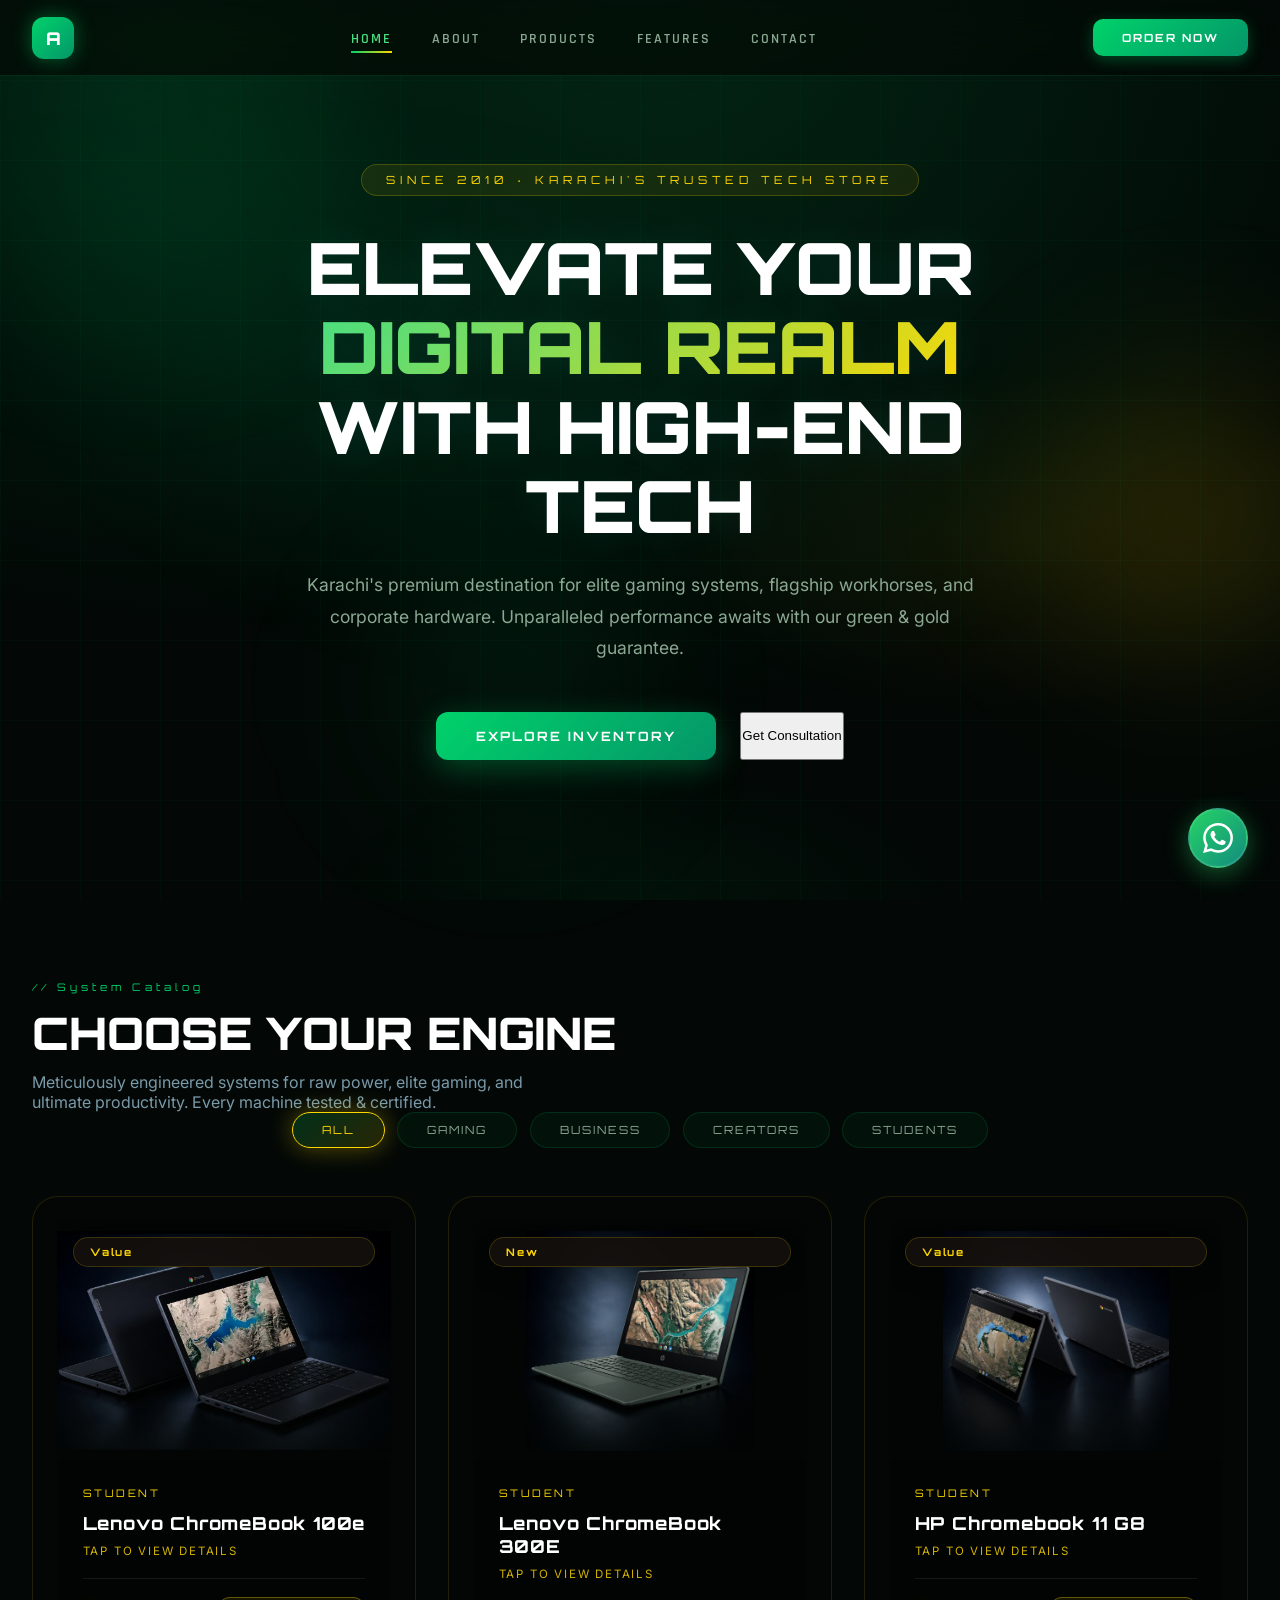
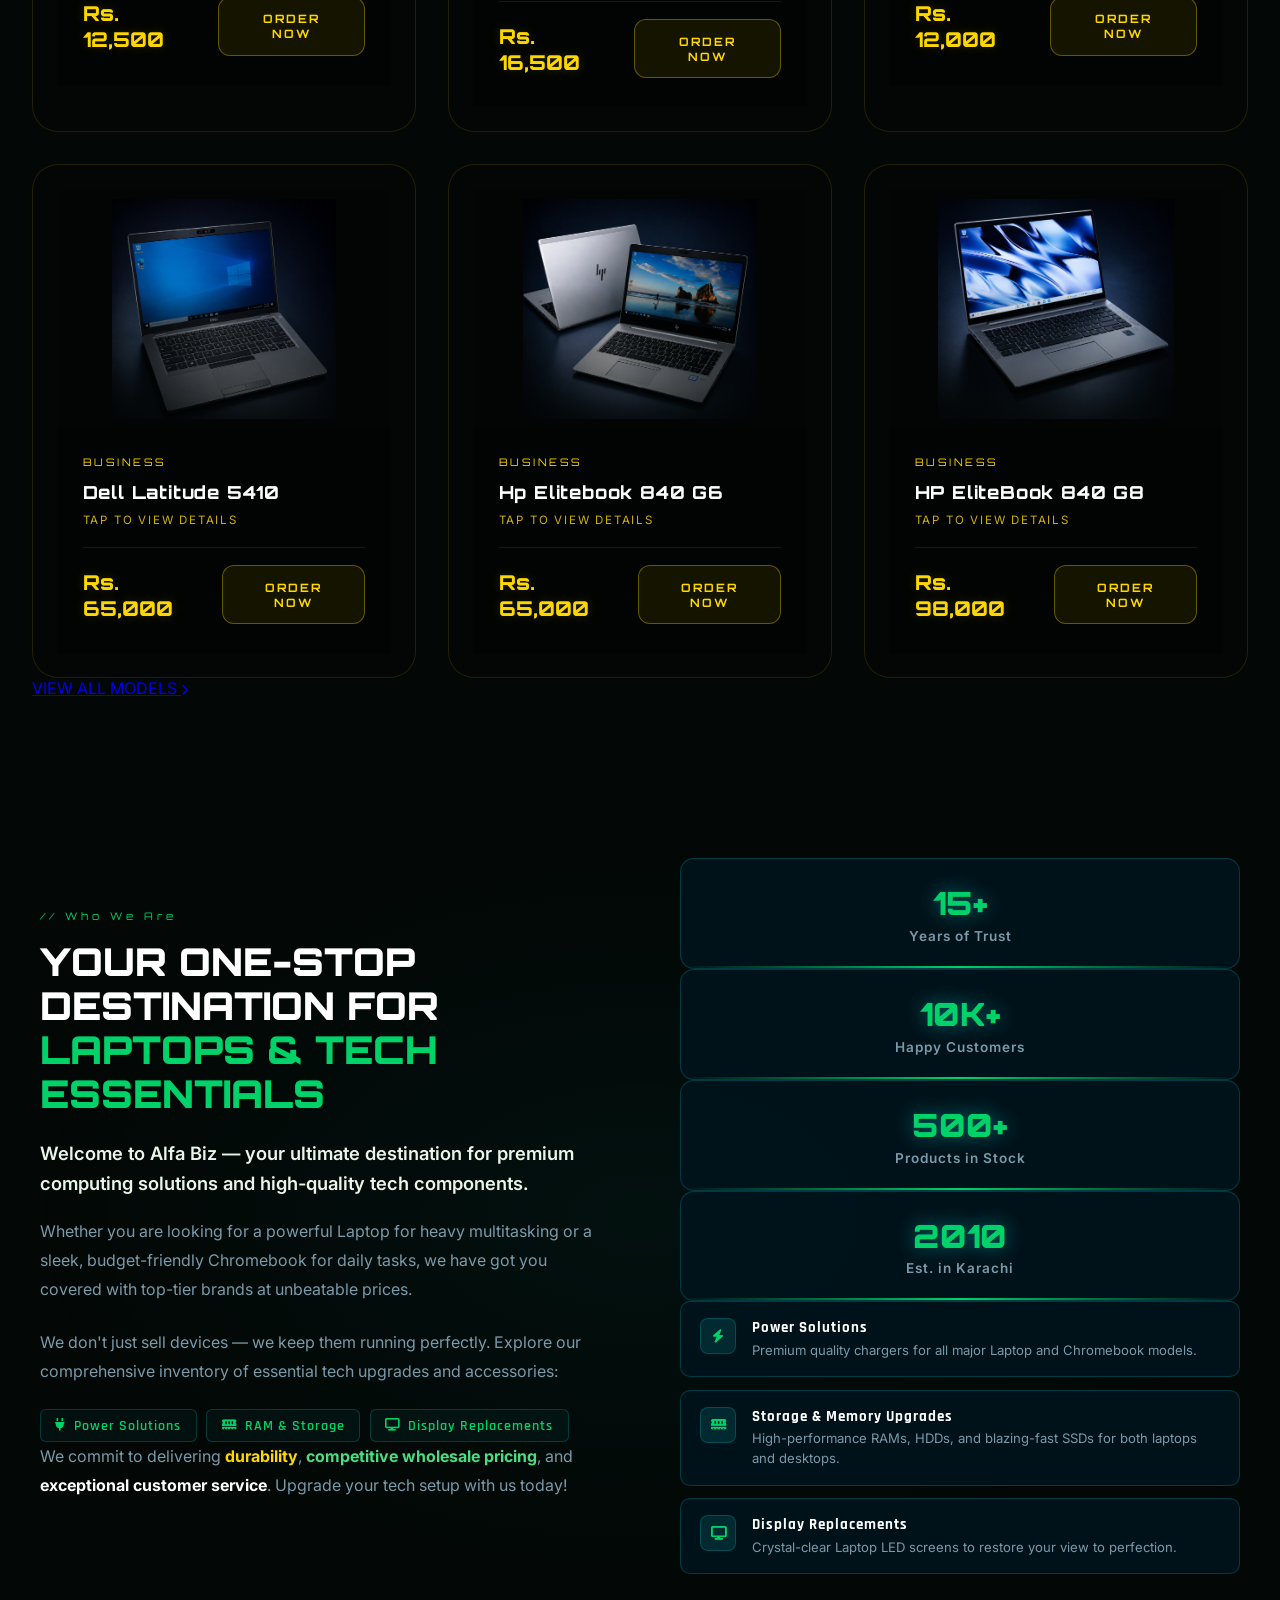
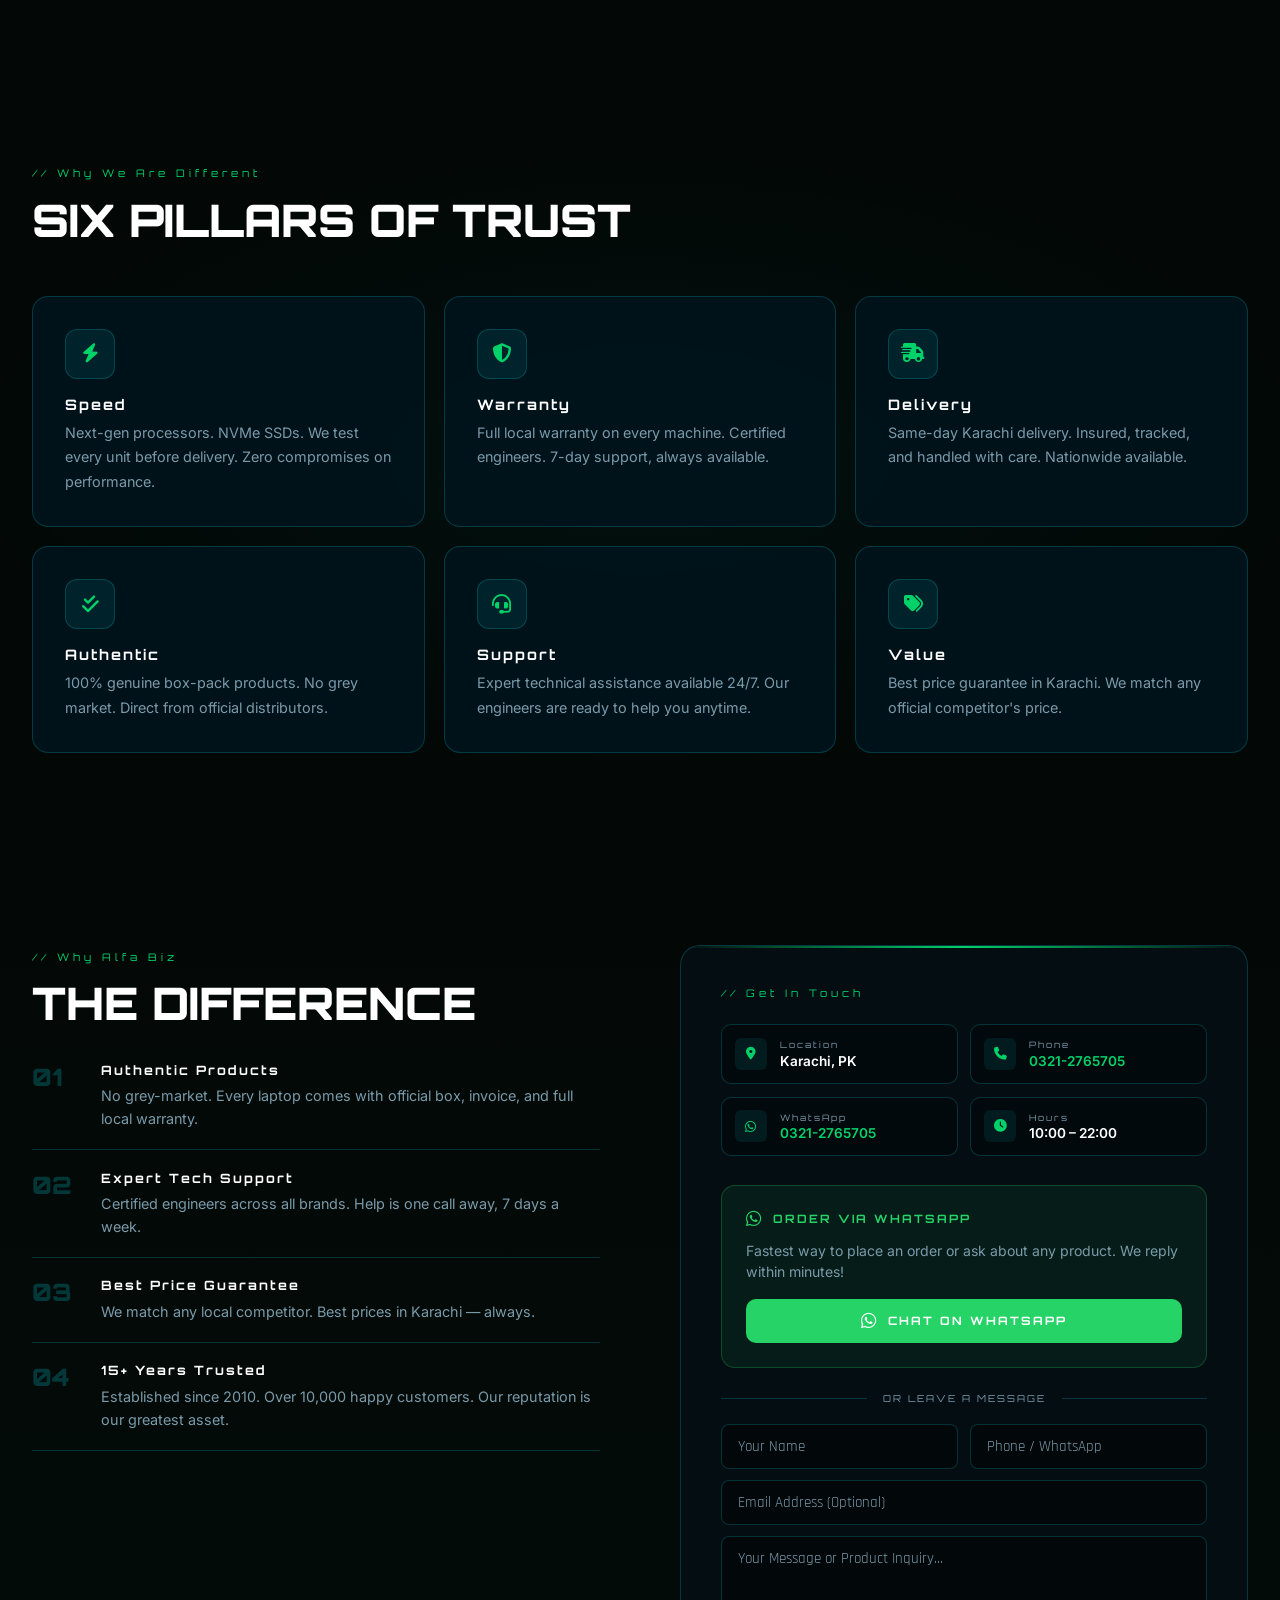
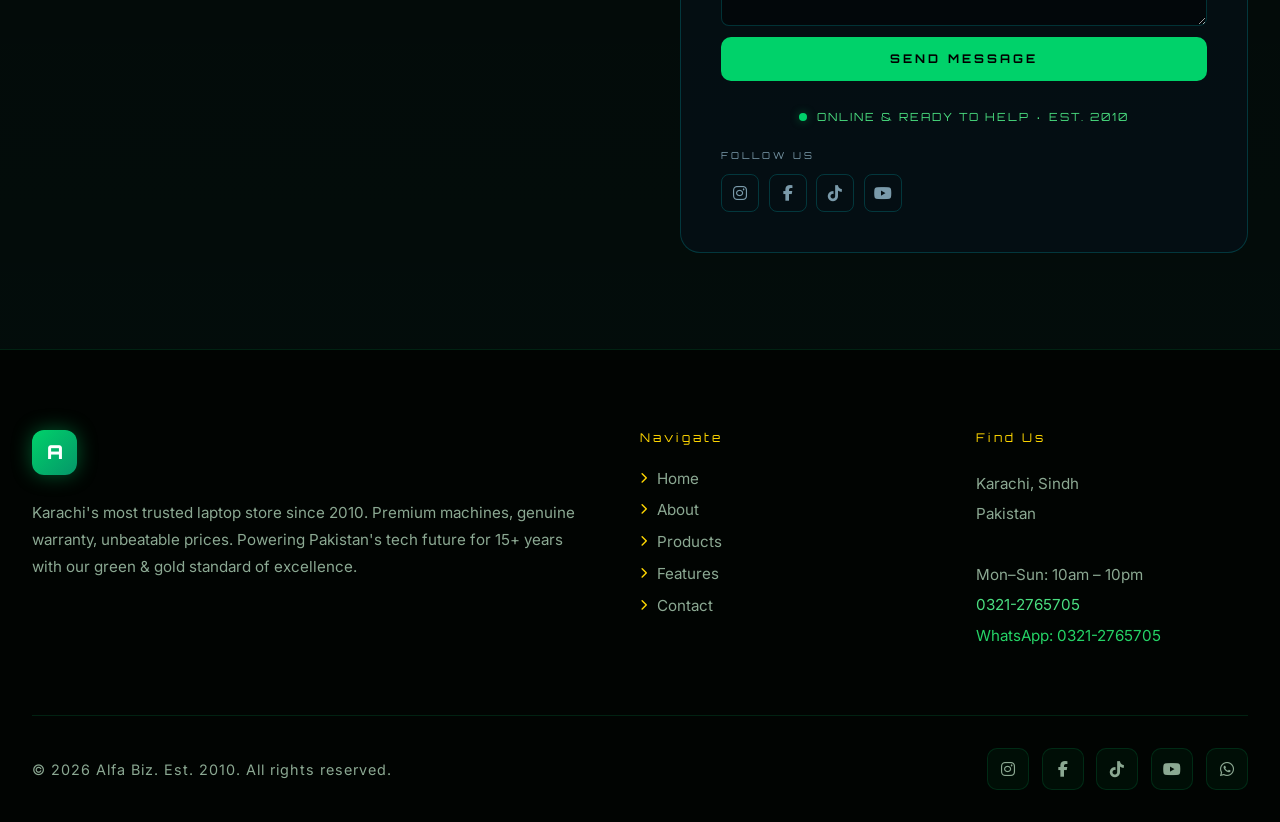
==== commit d34540e5: "upadted" ====
--- a/index.html
+++ b/index.html
@@ -398,7 +398,7 @@
       position: absolute;
       inset: 0;
       background: radial-gradient(circle at top left, rgba(255, 215, 0, 0.08), transparent 32%),
-                  radial-gradient(circle at bottom right, rgba(0, 210, 106, 0.08), transparent 28%);
+                  radial-gradient(circle at bottom right, rgba(255, 215, 0, 0.05), transparent 28%);
       opacity: 0;
       transition: opacity 0.35s ease;
       pointer-events: none;
@@ -408,34 +408,35 @@
     .pcard:hover {
       transform: translateY(-10px);
       border-color: rgba(255, 215, 0, 0.28);
-      box-shadow: 0 24px 48px rgba(0, 0, 0, 0.32), 0 0 30px rgba(0, 210, 106, 0.12);
+      box-shadow: 0 24px 48px rgba(0, 0, 0, 0.32), 0 0 24px rgba(255, 215, 0, 0.16);
     }
     .pcard.hidden { display: none; }
 
     .pcard-img-wrap {
       position: relative;
       height: 240px;
-      background: linear-gradient(180deg, #f8f4eb 0%, #e9ddc6 100%);
+      background: transparent;
       display: flex;
       align-items: center;
       justify-content: center;
       overflow: hidden;
-      border-bottom: 1px solid rgba(255, 255, 255, 0.12);
+      border-bottom: none;
     }
     .pcard-img-wrap::before {
       content: '';
       position: absolute;
       inset: 0;
-      background: radial-gradient(circle at 50% 20%, rgba(255, 255, 255, 0.56), transparent 28%);
-      opacity: 0.34;
+      background: transparent;
+      opacity: 0;
       pointer-events: none;
     }
     .pcard-img-wrap img {
-      max-height: 205px;
-      max-width: 88%;
+      width: 100%;
+      max-width: 100%;
+      max-height: 220px;
       object-fit: contain;
       transition: transform 0.45s cubic-bezier(0.16, 1, 0.3, 1);
-      filter: drop-shadow(0 14px 32px rgba(0, 0, 0, 0.25));
+      filter: drop-shadow(0 10px 30px rgba(0, 0, 0, 0.22));
     }
     .pcard:hover .pcard-img-wrap img {
       transform: scale(1.08) rotate(-1.5deg);
@@ -866,7 +867,7 @@
         <button class="btn-primary" onclick="window.location.href='products.html'">Explore Inventory</button>
         <button class="btn-gold" onclick="document.getElementById('why').scrollIntoView({behavior:'smooth'})">Get Consultation</button>
       </div>
-      <div class="stats-bar">
+      <!-- <div class="stats-bar">
         <div class="stat-item reveal">
           <div class="stat-num">15+</div>
           <div class="stat-label">Years Trust</div>
@@ -884,7 +885,7 @@
           <div class="stat-label">Support</div>
         </div>
       </div>
-    </div>
+    </div> -->
   </section>
 
   <!-- ═══ PRODUCTS ═══ -->
--- a/styles.css
+++ b/styles.css
@@ -823,7 +823,7 @@
 .pcard:hover {
   transform: translateY(-10px);
   border-color: rgba(255, 215, 0, 0.3);
-  box-shadow: 0 22px 48px rgba(0, 0, 0, 0.28), 0 0 18px rgba(255, 215, 0, 0.08);
+  box-shadow: 0 22px 48px rgba(0, 0, 0, 0.28), 0 0 18px rgba(255, 215, 0, 0.18);
 }
 
 .pcard.hidden {
@@ -852,9 +852,9 @@
 }
 
 .b-new {
-  background: linear-gradient(135deg, rgba(0, 210, 106, 0.18), rgba(255, 215, 0, 0.08));
-  color: var(--green-light);
-  border: 1px solid rgba(0, 210, 106, 0.28);
+  background: linear-gradient(135deg, rgba(255, 215, 0, 0.22), rgba(255, 215, 0, 0.08));
+  color: var(--gold);
+  border: 1px solid rgba(255, 215, 0, 0.28);
 }
 
 .b-sale {
@@ -870,10 +870,10 @@
   justify-content: center;
   margin-bottom: 1.25rem;
   border-radius: 20px;
-  background: linear-gradient(180deg, #f7f0df 0%, #e8dac0 100%);
+  background: transparent;
   overflow: hidden;
   position: relative;
-  border: 1px solid rgba(255, 255, 255, 0.08);
+  border: none;
 }
 
 .pimg img {
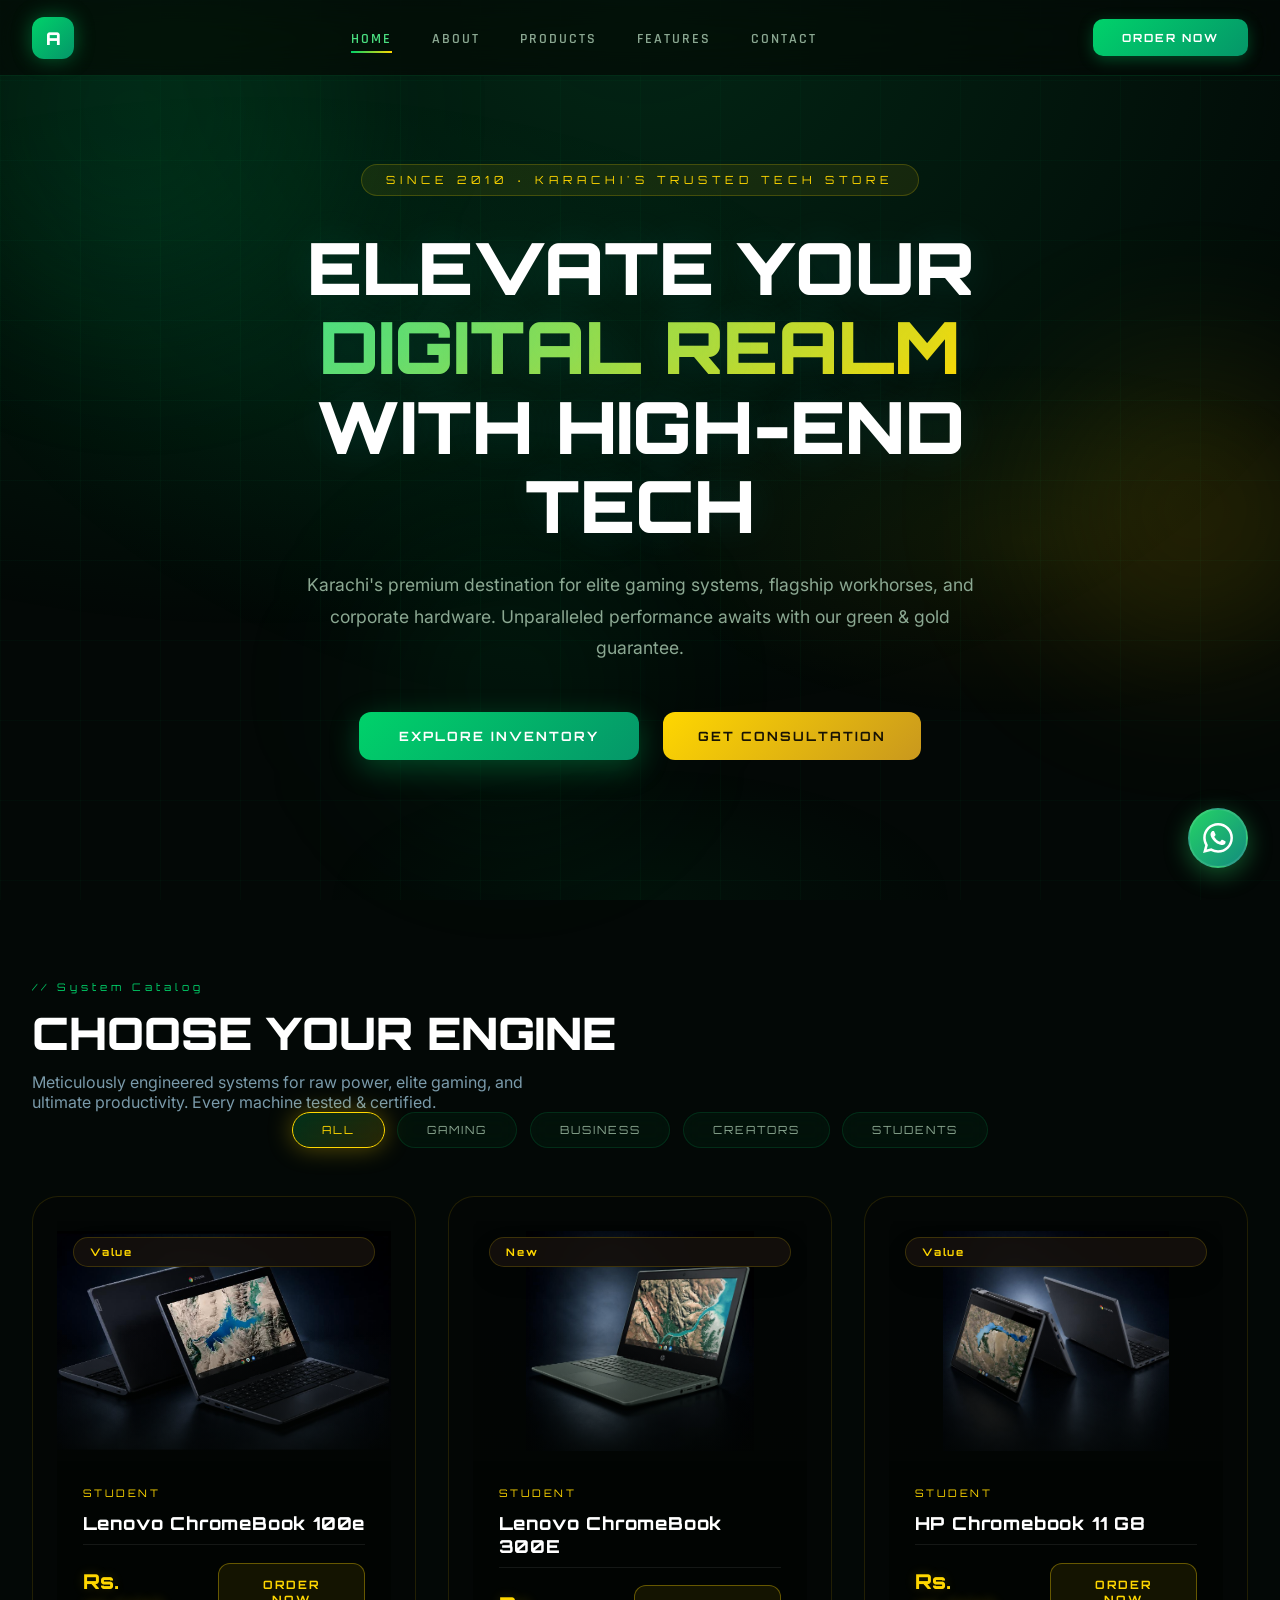
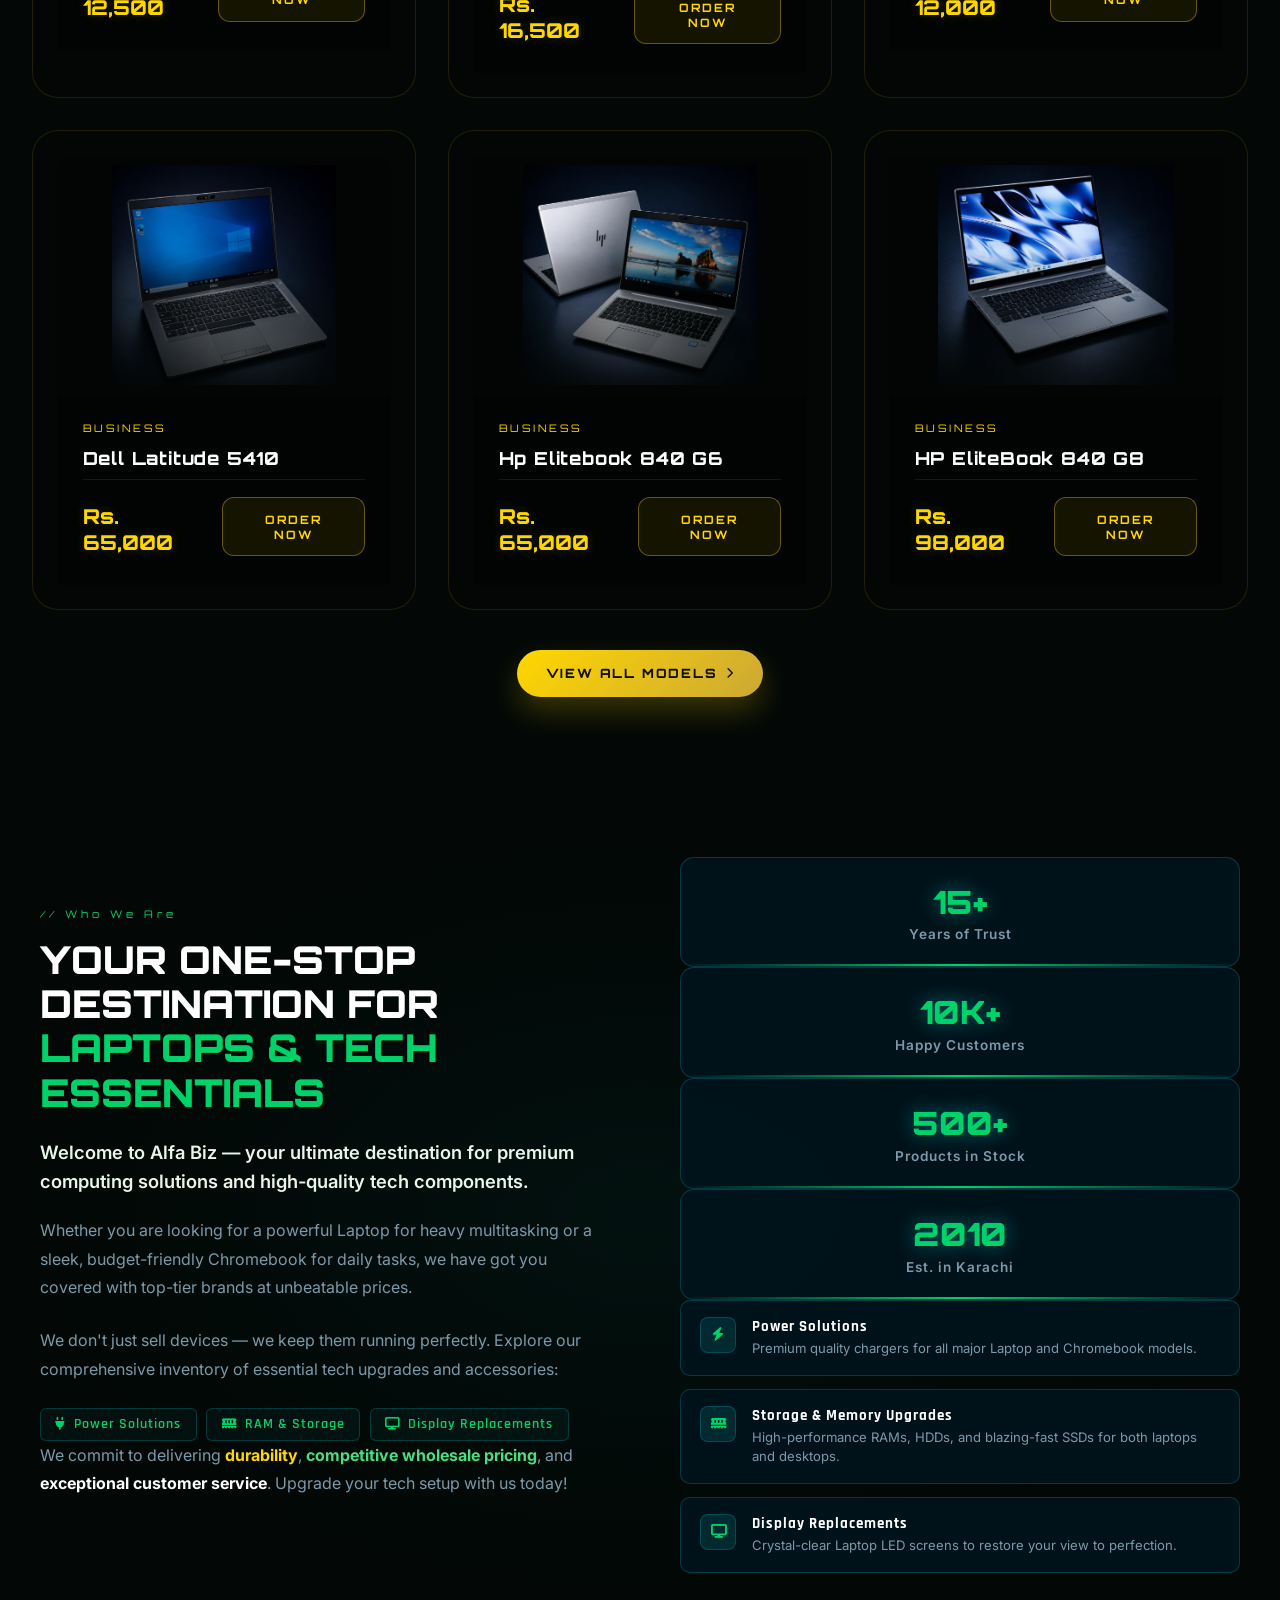
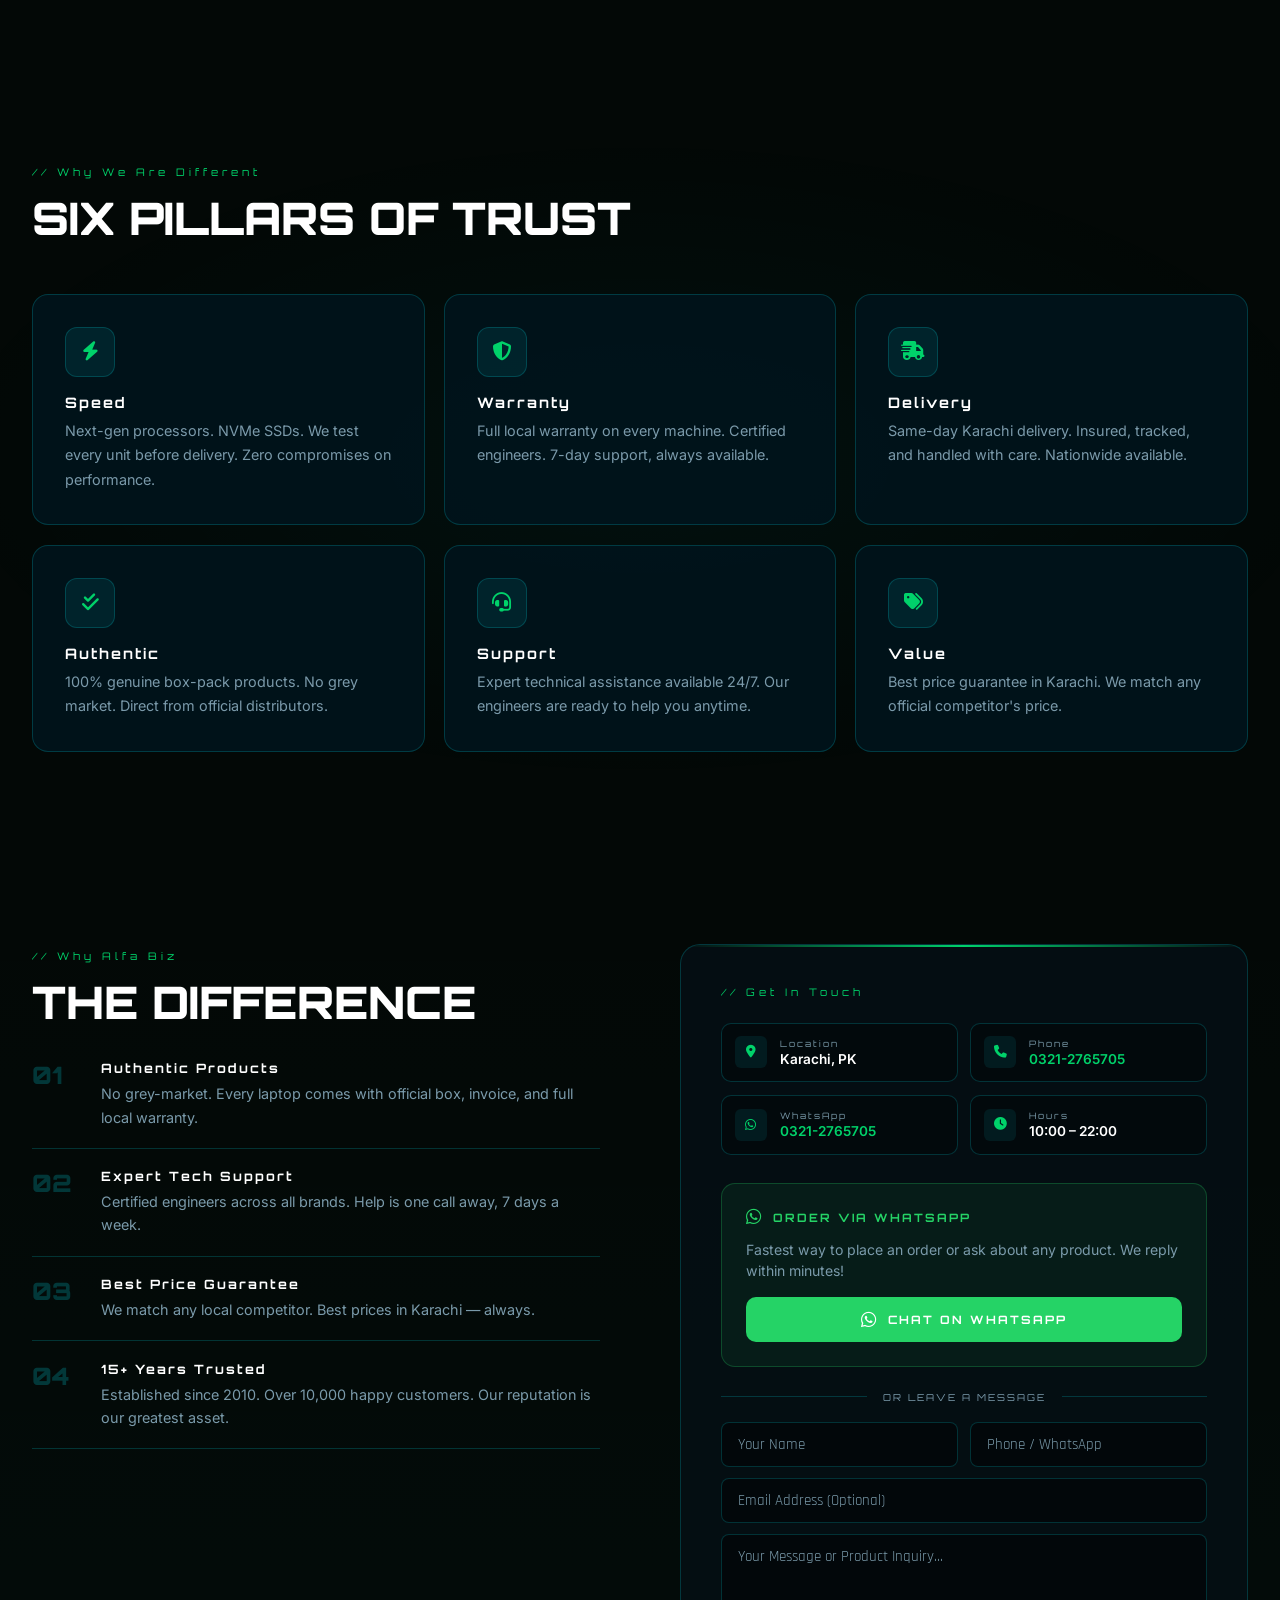
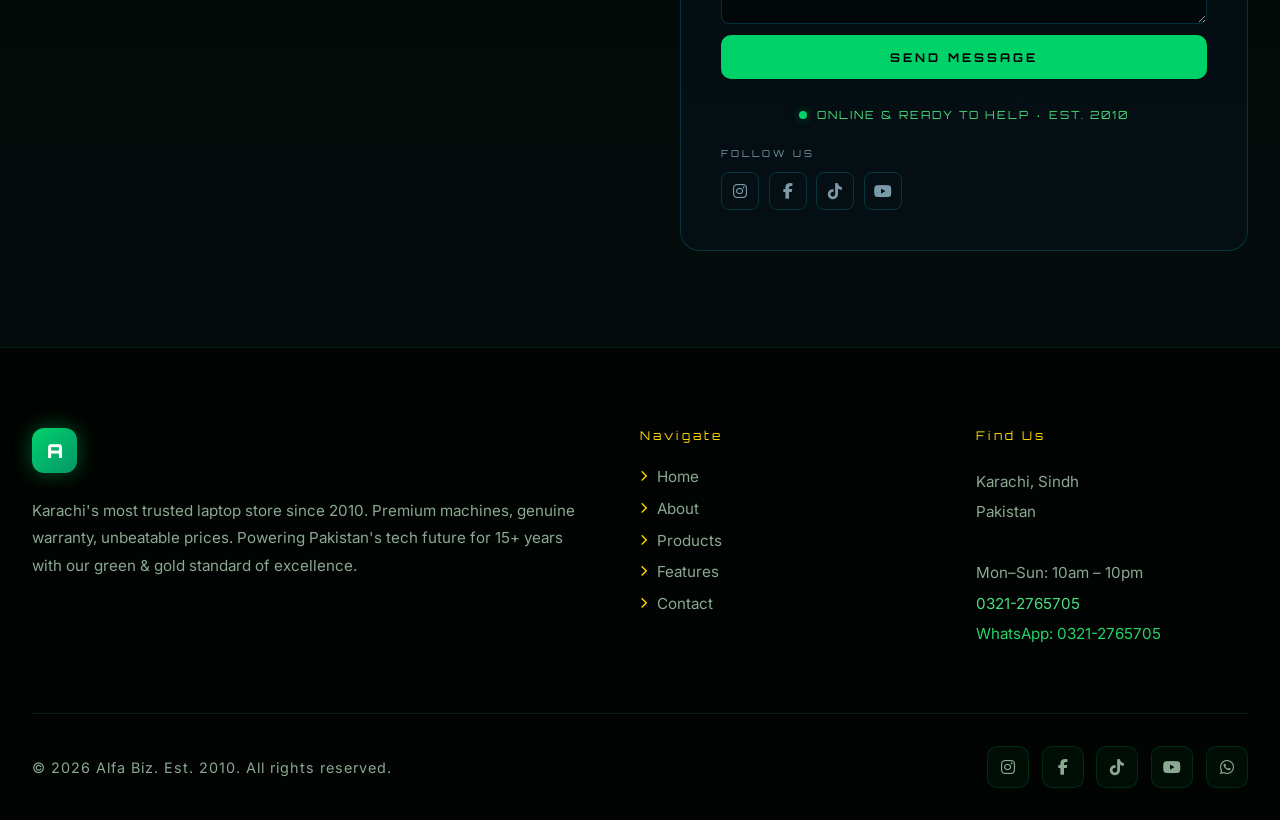
==== commit bc087986: "gzgg" ====
--- a/index.html
+++ b/index.html
@@ -1330,10 +1330,11 @@
             <div class="pcard-content">
               <div class="pcard-category">${p.cat.toUpperCase()}</div>
               <div class="pname">${p.name}</div>
-              <div class="pcard-subtitle">TAP TO VIEW DETAILS</div>
+              <div class="pcard-specs">${specTags}</div>
               <div class="pcard-footer">
                 <div class="pprice-wrap">
-                  <div class="pprice">${oldPriceHtml}${p.price}</div>
+                  <div class="old">${p.old ? p.old : ''}</div>
+                  <div class="pprice">${p.price}</div>
                 </div>
                 <button class="btn-order" onclick="event.stopPropagation(); orderNowById(${p.id})">
                   ORDER NOW
--- a/styles.css
+++ b/styles.css
@@ -520,23 +520,45 @@
   flex-wrap: wrap;
 }
 
+.btn-primary,
 .btn-g {
   background: var(--green);
-  color: #000;
+  color: #07150f;
   border: none;
-  padding: 0.85rem 2.2rem;
-  font-family: 'Orbitron', monospace;
-  font-size: 0.75rem;
+  padding: 0.95rem 2.2rem;
+  font-family: 'Orbitron', monospace;
+  font-size: 0.8rem;
   font-weight: 700;
   letter-spacing: 2px;
   cursor: pointer;
-  border-radius: 8px;
-  transition: all 0.3s;
+  border-radius: 12px;
+  transition: all 0.25s ease;
   text-transform: uppercase;
 }
 
+.btn-primary:hover,
 .btn-g:hover {
-  box-shadow: 0 0 30px rgba(0, 242, 254, 0.6);
+  box-shadow: 0 0 30px rgba(0, 210, 106, 0.4);
+  transform: translateY(-2px);
+}
+
+.btn-gold {
+  background: linear-gradient(135deg, rgba(255, 215, 0, 1), rgba(218, 165, 32, 0.92));
+  color: #161204;
+  border: none;
+  padding: 0.95rem 2.2rem;
+  font-family: 'Orbitron', monospace;
+  font-size: 0.8rem;
+  font-weight: 700;
+  letter-spacing: 2px;
+  cursor: pointer;
+  border-radius: 12px;
+  transition: all 0.25s ease;
+  text-transform: uppercase;
+}
+
+.btn-gold:hover {
+  box-shadow: 0 0 28px rgba(255, 215, 0, 0.35);
   transform: translateY(-2px);
 }
 
@@ -807,6 +829,37 @@
   display: grid;
   grid-template-columns: repeat(3, 1fr);
   gap: 1.5rem;
+}
+
+.view-all-wrap {
+  margin: 2.5rem auto 0;
+  display: flex;
+  justify-content: center;
+}
+
+.view-all-btn {
+  display: inline-flex;
+  align-items: center;
+  justify-content: center;
+  gap: 0.5rem;
+  padding: 0.95rem 1.8rem;
+  background: linear-gradient(135deg, rgba(255, 215, 0, 1), rgba(212, 175, 55, 0.96));
+  color: #120f05;
+  font-family: 'Orbitron', monospace;
+  font-size: 0.8rem;
+  font-weight: 800;
+  letter-spacing: 1.8px;
+  border-radius: 999px;
+  text-decoration: none;
+  border: none;
+  box-shadow: 0 14px 30px rgba(255, 215, 0, 0.22);
+  transition: transform 0.25s ease, box-shadow 0.25s ease, opacity 0.25s ease;
+}
+
+.view-all-btn:hover {
+  transform: translateY(-2px);
+  box-shadow: 0 18px 34px rgba(255, 215, 0, 0.3);
+  opacity: 0.98;
 }
 
 .pcard {
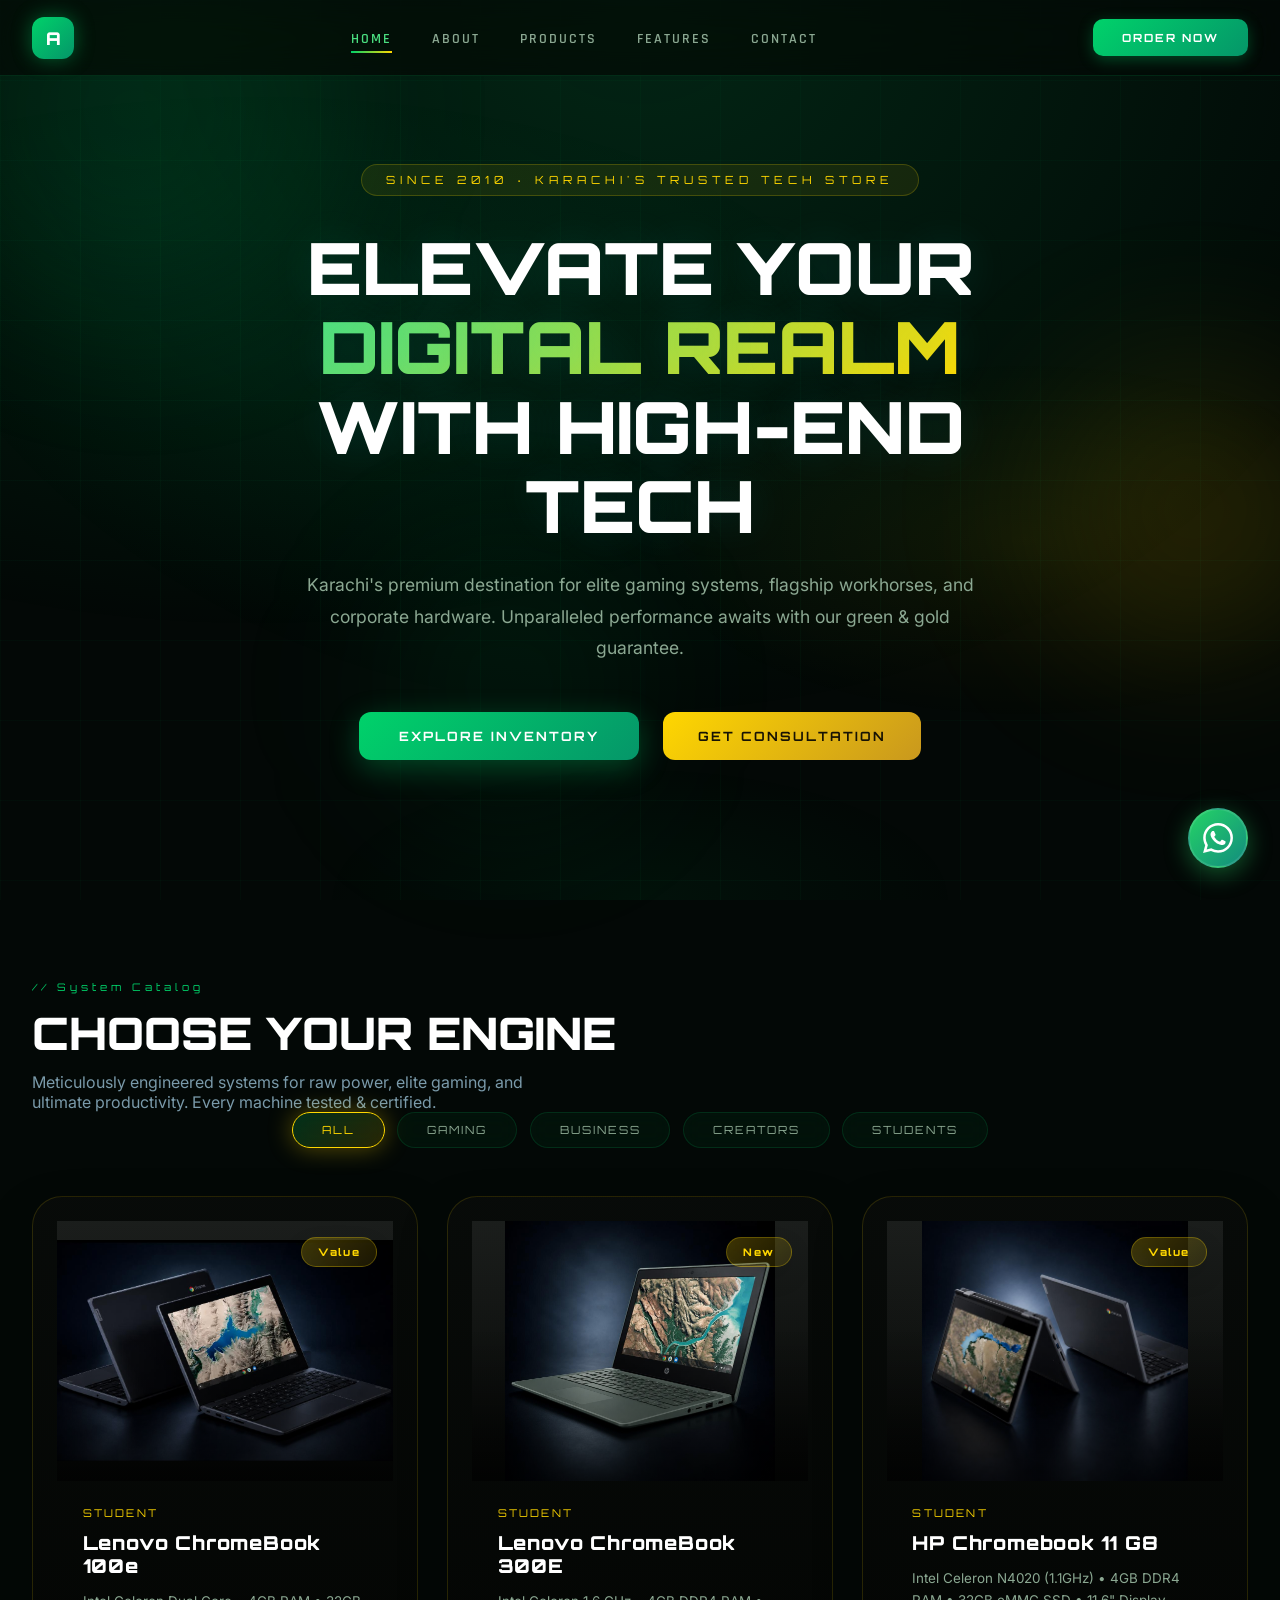
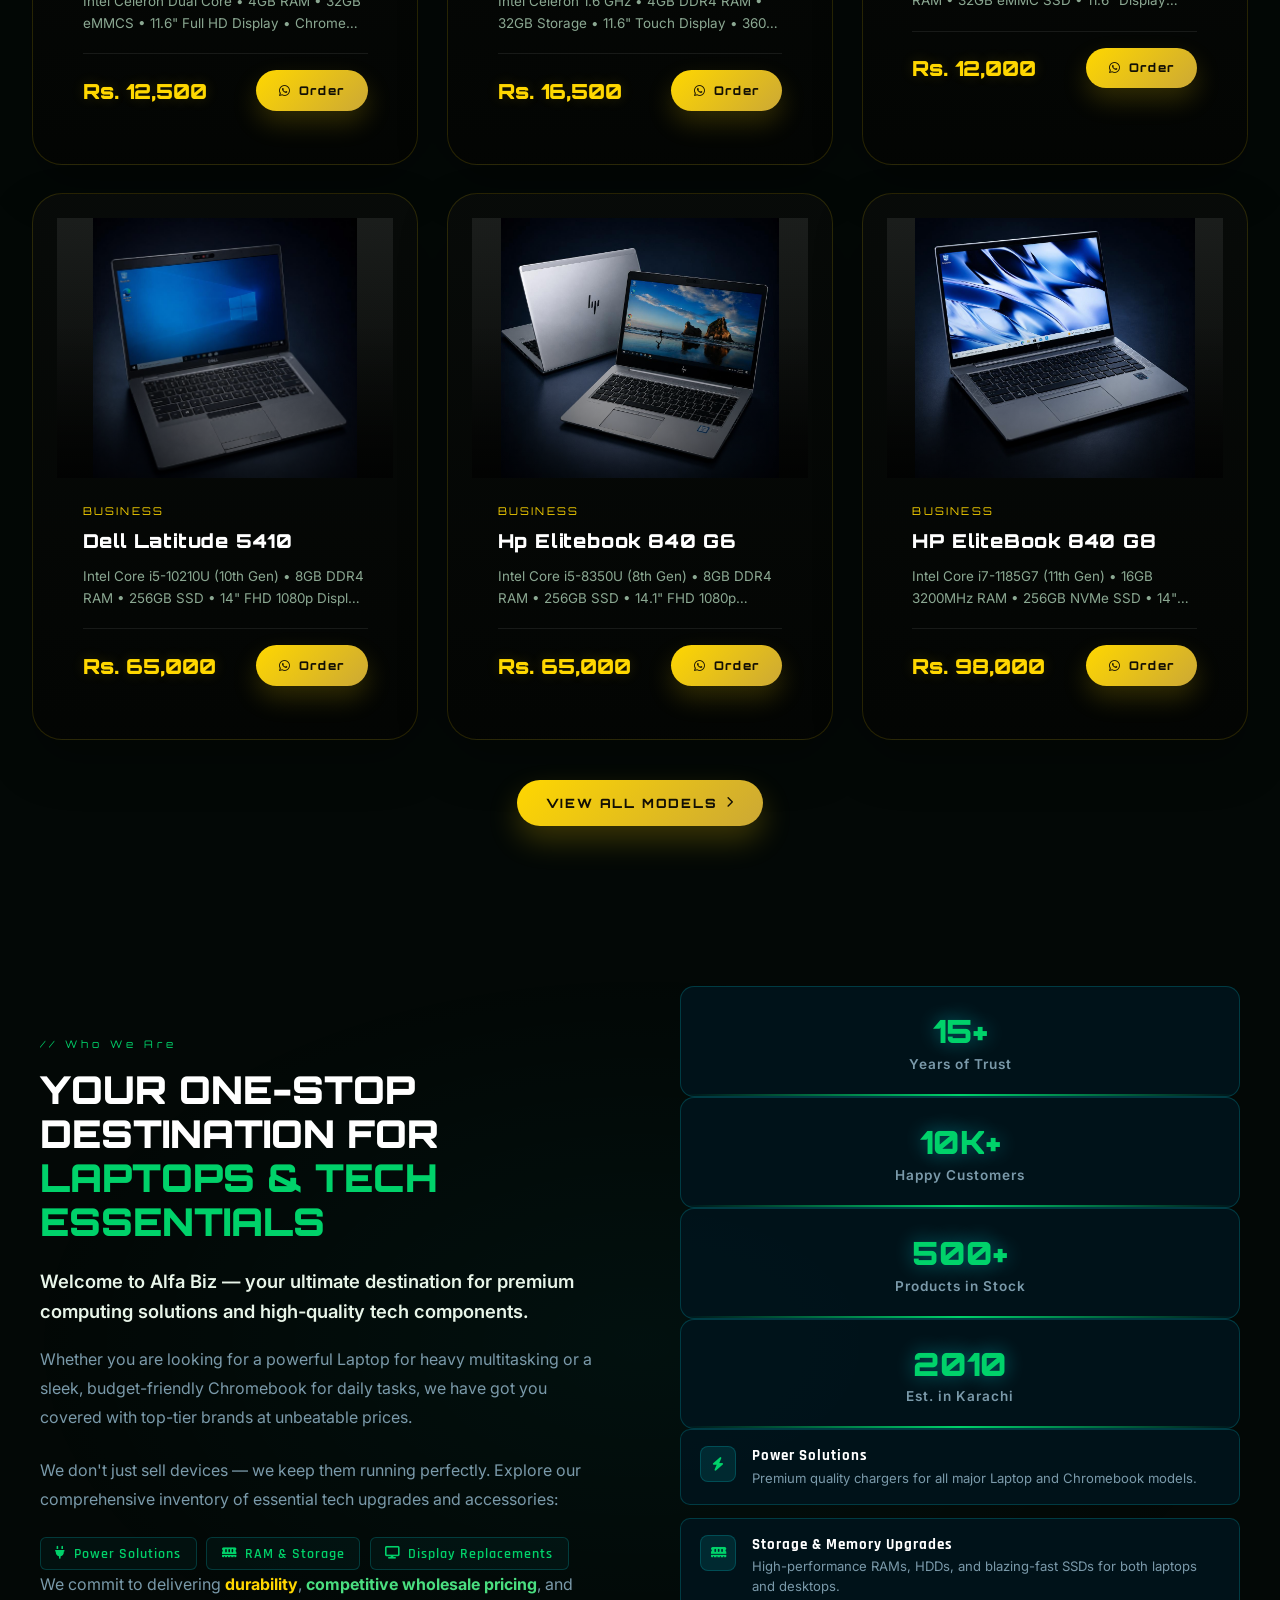
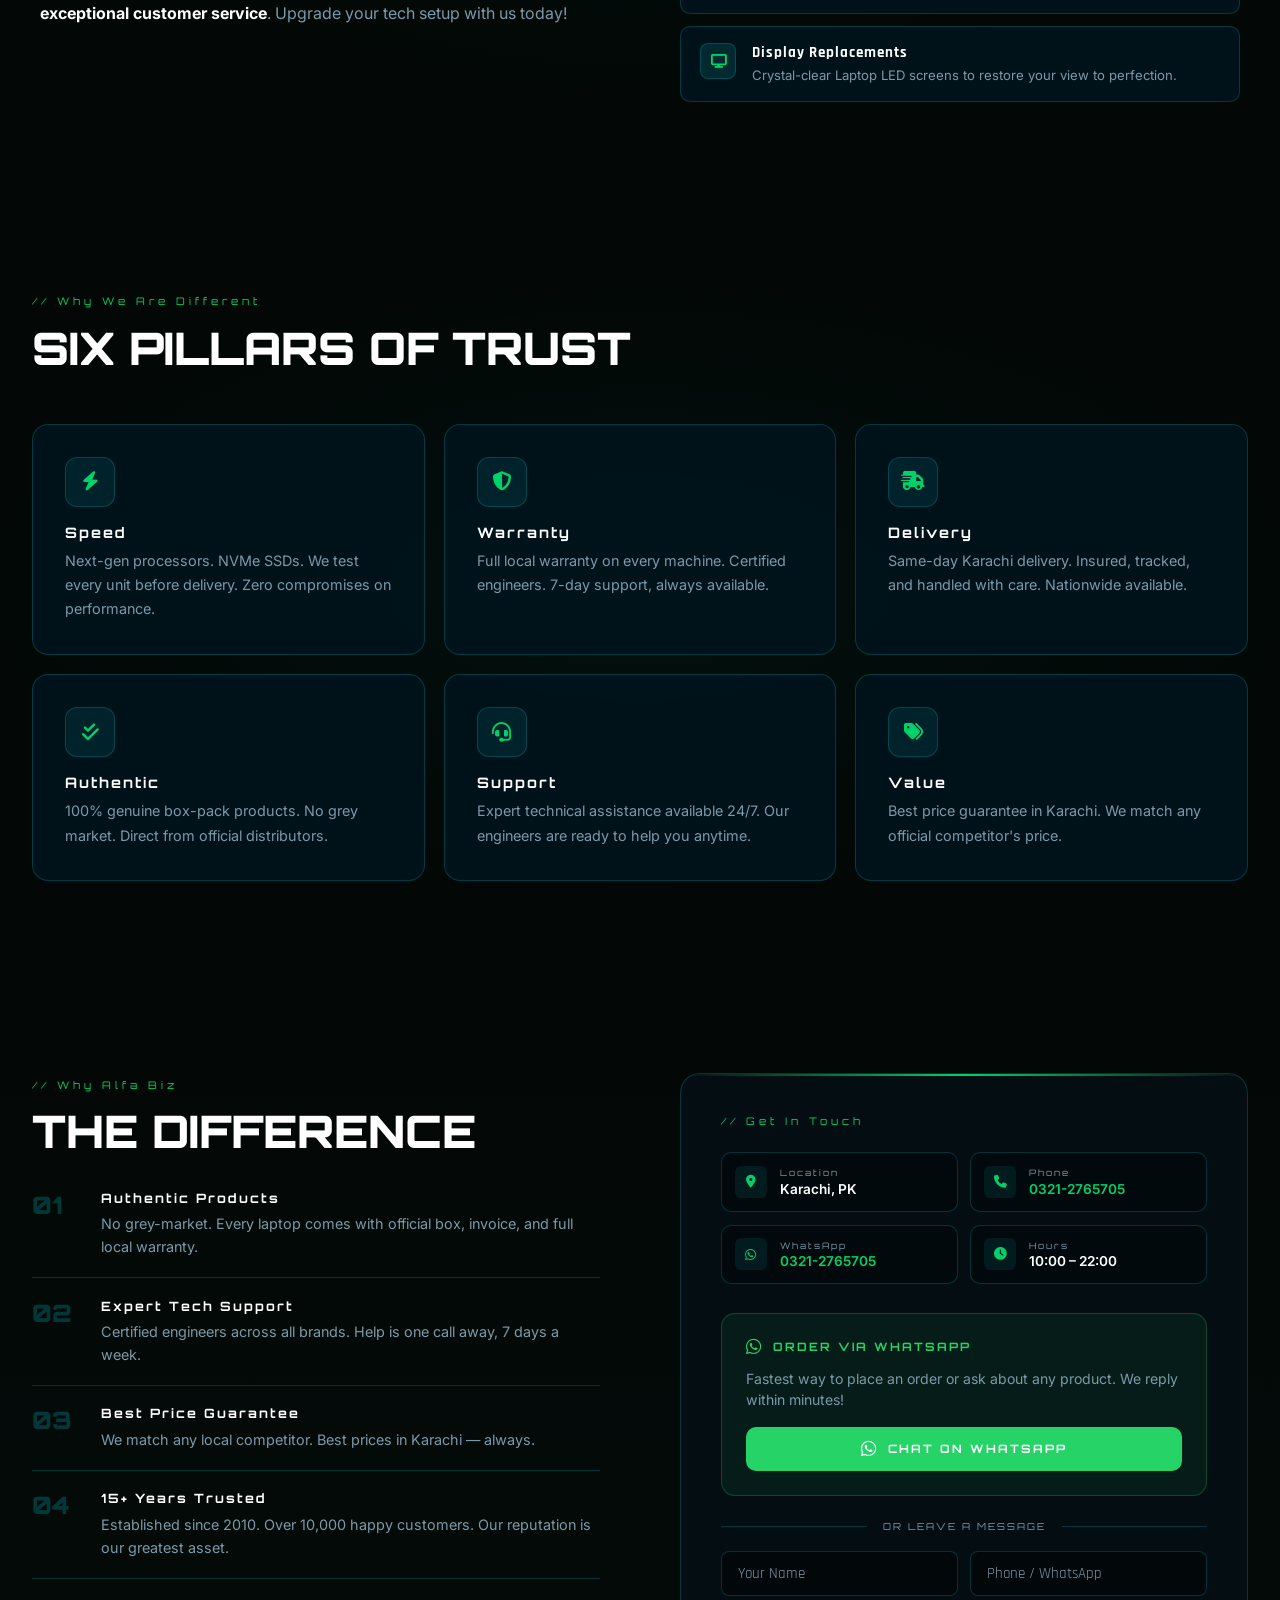
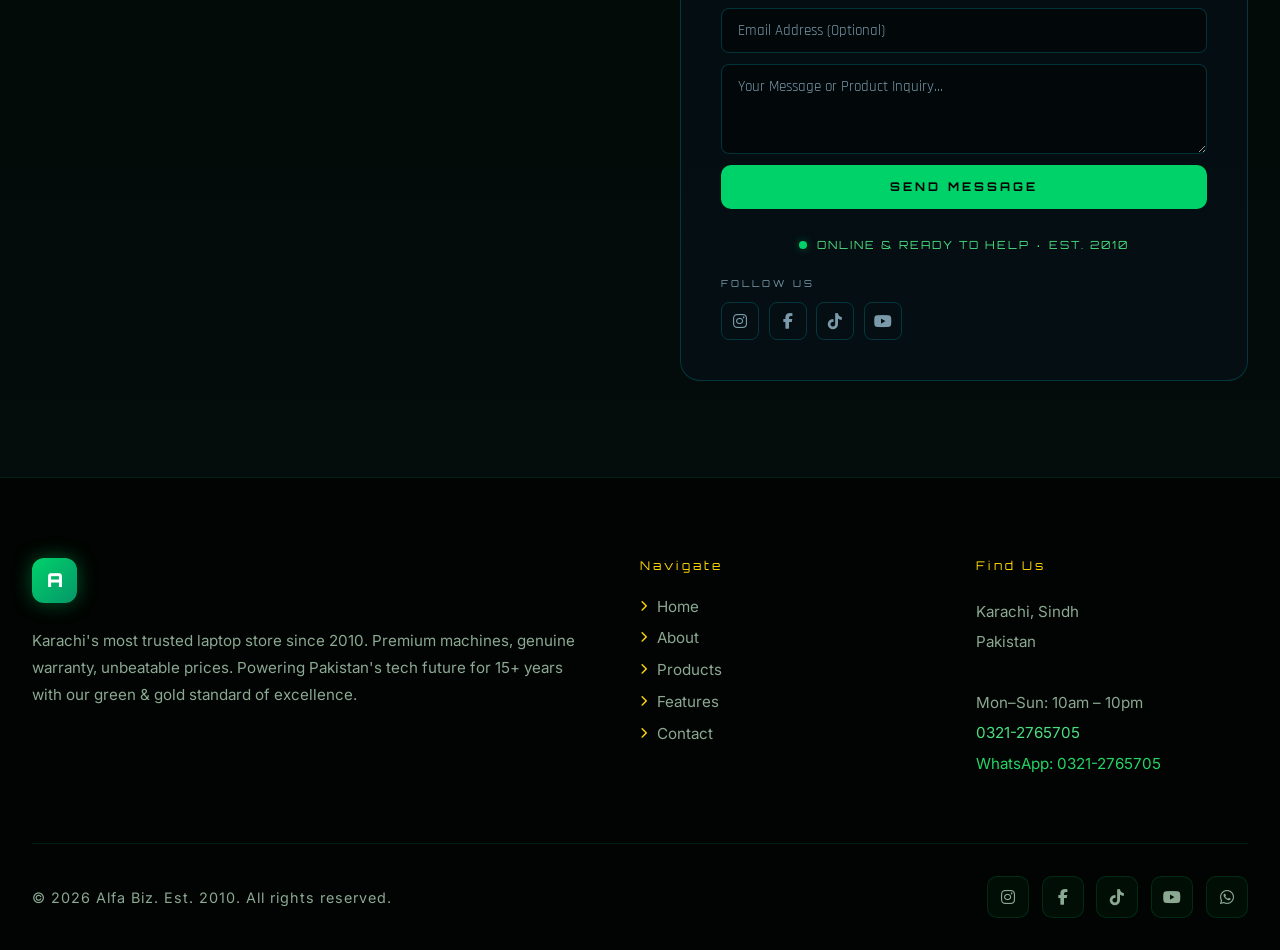
==== commit 0bd44fac: "upadatde" ====
--- a/index.html
+++ b/index.html
@@ -163,12 +163,8 @@
       width: 0; height: 2px; background: linear-gradient(90deg, var(--green), var(--gold));
       transition: width 0.3s ease;
     }
-    .nav-menu a:hover, .nav-menu a.active {
-      color: var(--green-light);
-    }
-    .nav-menu a:hover::after, .nav-menu a.active::after {
-      width: 100%;
-    }
+    .nav-menu a:hover, .nav-menu a.active { color: var(--green-light); }
+    .nav-menu a:hover::after, .nav-menu a.active::after { width: 100%; }
     .nav-actions { display: flex; align-items: center; gap: 1rem; }
     .nav-cta {
       background: linear-gradient(135deg, var(--green), var(--green-dark));
@@ -228,10 +224,7 @@
       display: flex; align-items: center; justify-content: center;
       transition: all 0.3s;
     }
-    .drawer-close:hover {
-      background: var(--green-glow); border-color: var(--green);
-      color: var(--white);
-    }
+    .drawer-close:hover { background: var(--green-glow); border-color: var(--green); color: var(--white); }
     .drawer-logo { height: 55px; width: auto; filter: drop-shadow(0 0 15px var(--green-glow)); }
     .drawer-links { list-style: none; margin-top: 1rem; }
     .drawer-links li { border-bottom: 1px solid var(--glass-border); }
@@ -242,9 +235,7 @@
       font-size: 1.05rem; letter-spacing: 2px; text-transform: uppercase;
       transition: all 0.3s;
     }
-    .drawer-links a:hover {
-      color: var(--gold); padding-left: 10px;
-    }
+    .drawer-links a:hover { color: var(--gold); padding-left: 10px; }
     .drawer-socials { display: flex; gap: 1rem; margin-top: auto; }
     .drawer-soc {
       width: 42px; height: 42px;
@@ -253,10 +244,7 @@
       justify-content: center; color: var(--text-muted);
       text-decoration: none; transition: all 0.3s; font-size: 1.1rem;
     }
-    .drawer-soc:hover {
-      color: var(--gold); border-color: var(--gold);
-      background: var(--glass-gold); box-shadow: 0 0 15px var(--gold-glow);
-    }
+    .drawer-soc:hover { color: var(--gold); border-color: var(--gold); background: var(--glass-gold); box-shadow: 0 0 15px var(--gold-glow); }
     .drawer-status {
       display: flex; align-items: center; gap: 0.6rem;
       font-family: 'Orbitron', monospace; font-size: 0.7rem;
@@ -308,10 +296,7 @@
       margin-bottom: 3rem; line-height: 1.8; max-width: 700px;
       margin-left: auto; margin-right: auto;
     }
-    .hero-btns {
-      display: flex; justify-content: center; gap: 1.5rem;
-      flex-wrap: wrap;
-    }
+    .hero-btns { display: flex; justify-content: center; gap: 1.5rem; flex-wrap: wrap; }
     .btn-primary {
       background: linear-gradient(135deg, var(--green), var(--green-dark));
       color: var(--white); border: none;
@@ -343,10 +328,7 @@
       border-radius: 12px; transition: all 0.3s;
       text-transform: uppercase;
     }
-    .btn-secondary:hover {
-      background: var(--glass-gold); border-color: var(--gold);
-      box-shadow: 0 0 30px var(--gold-glow);
-    }
+    .btn-secondary:hover { background: var(--glass-gold); border-color: var(--gold); box-shadow: 0 0 30px var(--gold-glow); }
 
     /* ═══ FILTER BAR ═══ */
     .filter-bar {
@@ -362,18 +344,10 @@
       transition: all 0.3s; text-transform: uppercase;
       backdrop-filter: blur(10px);
     }
-    .fbtn:hover {
-      background: rgba(0, 210, 106, 0.1);
-      color: var(--green-light); border-color: var(--green);
-      box-shadow: 0 0 20px rgba(0, 210, 106, 0.15);
-    }
-    .fbtn.active {
-      background: linear-gradient(135deg, rgba(0, 210, 106, 0.2), rgba(255, 215, 0, 0.15));
-      color: var(--gold); border-color: var(--gold);
-      box-shadow: 0 0 25px var(--gold-glow);
-    }
-
-    /* ═══ PRODUCTS GRID ═══ */
+    .fbtn:hover { background: rgba(0, 210, 106, 0.1); color: var(--green-light); border-color: var(--green); box-shadow: 0 0 20px rgba(0, 210, 106, 0.15); }
+    .fbtn.active { background: linear-gradient(135deg, rgba(0, 210, 106, 0.2), rgba(255, 215, 0, 0.15)); color: var(--gold); border-color: var(--gold); box-shadow: 0 0 25px var(--gold-glow); }
+
+    /* ═══ PRODUCTS GRID — PRODUCTS.HTML CARD STYLE ═══ */
     .products-section {
       padding: 0 2rem 6rem; position: relative; z-index: 2;
     }
@@ -381,174 +355,127 @@
 
     .products-grid {
       display: grid;
-      grid-template-columns: repeat(auto-fill, minmax(340px, 1fr));
-      gap: 2rem;
-    }
+      grid-template-columns: repeat(auto-fit, minmax(320px, 1fr));
+      gap: 1.8rem;
+    }
+
+    /* ── Card shell ── */
     .pcard {
-      background: rgba(4, 7, 6, 0.95);
-      border: 1px solid rgba(255, 215, 0, 0.12);
-      border-radius: 26px;
+      position: relative;
+      background: linear-gradient(180deg, rgba(8, 11, 9, 0.96), rgba(3, 5, 3, 0.95));
+      border: 1px solid rgba(255, 215, 0, 0.14);
+      border-radius: 30px;
       overflow: hidden;
-      position: relative;
-      transition: transform 0.35s ease, box-shadow 0.35s ease, border-color 0.35s ease;
+      box-shadow: 0 22px 48px rgba(0, 0, 0, 0.28);
+      transition: transform 0.35s ease, border-color 0.35s ease, box-shadow 0.35s ease;
       cursor: pointer;
     }
     .pcard::before {
       content: '';
-      position: absolute;
-      inset: 0;
-      background: radial-gradient(circle at top left, rgba(255, 215, 0, 0.08), transparent 32%),
-                  radial-gradient(circle at bottom right, rgba(255, 215, 0, 0.05), transparent 28%);
-      opacity: 0;
-      transition: opacity 0.35s ease;
-      pointer-events: none;
-      z-index: 1;
+      position: absolute; inset: 0;
+      background: radial-gradient(circle at top left, rgba(255, 215, 0, 0.12), transparent 28%),
+                  radial-gradient(circle at bottom right, rgba(255, 215, 0, 0.06), transparent 32%);
+      opacity: 0; transition: opacity 0.35s ease;
+      pointer-events: none; z-index: 1;
     }
     .pcard:hover::before { opacity: 1; }
     .pcard:hover {
       transform: translateY(-10px);
-      border-color: rgba(255, 215, 0, 0.28);
-      box-shadow: 0 24px 48px rgba(0, 0, 0, 0.32), 0 0 24px rgba(255, 215, 0, 0.16);
+      border-color: rgba(255, 215, 0, 0.25);
+      box-shadow: 0 28px 60px rgba(0, 0, 0, 0.34), 0 0 24px rgba(255, 215, 0, 0.12);
     }
     .pcard.hidden { display: none; }
 
+    /* ── Image wrap ── */
     .pcard-img-wrap {
       position: relative;
-      height: 240px;
-      background: transparent;
-      display: flex;
-      align-items: center;
-      justify-content: center;
+      min-height: 260px;
+      display: flex; align-items: center; justify-content: center;
       overflow: hidden;
-      border-bottom: none;
-    }
-    .pcard-img-wrap::before {
-      content: '';
-      position: absolute;
-      inset: 0;
-      background: transparent;
-      opacity: 0;
+      background: linear-gradient(180deg, rgba(255,255,255,0.08), rgba(0,0,0,0.08));
+    }
+    .pcard-img-wrap img {
+      width: auto; height: 100%;
+      max-width: 100%; max-height: 260px;
+      object-fit: contain;
+      transition: transform 0.45s ease;
+    }
+    .pcard:hover .pcard-img-wrap img { transform: scale(1.05); }
+    .pcard-img-overlay {
+      position: absolute; inset: 0;
+      background: linear-gradient(180deg, rgba(0,0,0,0) 40%, rgba(0,0,0,0.62) 100%);
       pointer-events: none;
     }
-    .pcard-img-wrap img {
-      width: 100%;
-      max-width: 100%;
-      max-height: 220px;
-      object-fit: contain;
-      transition: transform 0.45s cubic-bezier(0.16, 1, 0.3, 1);
-      filter: drop-shadow(0 10px 30px rgba(0, 0, 0, 0.22));
-    }
-    .pcard:hover .pcard-img-wrap img {
-      transform: scale(1.08) rotate(-1.5deg);
-    }
-    .pcard-img-overlay {
-      position: absolute;
-      inset: 0;
-      background: linear-gradient(180deg, rgba(255, 255, 255, 0) 40%, rgba(2, 5, 3, 0.82) 100%);
-      pointer-events: none;
-    }
-
+
+    /* ── Badge — top RIGHT like products.html ── */
     .pbadge {
-      position: absolute;
-      top: 1rem;
-      left: 1rem;
+      position: absolute; top: 1rem; right: 1rem;
       font-family: 'Orbitron', monospace;
-      font-size: 0.65rem;
-      letter-spacing: 1.8px;
-      padding: 0.45rem 1rem;
-      border-radius: 999px;
-      font-weight: 700;
-      z-index: 3;
-      backdrop-filter: blur(10px);
-      background: rgba(20, 16, 12, 0.92);
-      border: 1px solid rgba(255, 215, 0, 0.18);
-    }
-
-    .favorite-btn,
-    .stars {
-      display: none;
-    }
-
-    .pcard-content {
-      padding: 1.6rem 1.6rem 1.8rem;
-      position: relative;
+      font-size: 0.65rem; letter-spacing: 1.6px;
+      padding: 0.45rem 1rem; border-radius: 999px;
+      font-weight: 800;
+      background: rgba(22, 18, 12, 0.92);
+      border: 1px solid rgba(255, 215, 0, 0.24);
+      box-shadow: 0 10px 24px rgba(0,0,0,0.12);
       z-index: 2;
-      background: rgba(2, 5, 3, 0.92);
-    }
+    }
+    .b-hot  { background: linear-gradient(135deg, rgba(255,80,80,0.18), rgba(255,180,0,0.12)); color: #ff6b6b; border-color: rgba(255,80,80,0.3); }
+    .b-new  { background: linear-gradient(135deg, rgba(255,215,0,0.24), rgba(255,215,0,0.1)); color: var(--gold); border-color: rgba(255,215,0,0.28); }
+    .b-sale { background: linear-gradient(135deg, rgba(255,215,0,0.24), rgba(255,215,0,0.12)); color: var(--gold); border-color: rgba(255,215,0,0.28); }
+
+    /* ── Content ── */
+    .pcard-content { padding: 1.6rem 1.6rem 1.8rem; position: relative; z-index: 2; }
     .pcard-category {
       font-family: 'Orbitron', monospace;
-      font-size: 0.65rem;
-      letter-spacing: 2.5px;
-      color: var(--gold);
-      text-transform: uppercase;
+      font-size: 0.67rem; letter-spacing: 2.2px;
+      color: rgba(255, 215, 0, 0.95); text-transform: uppercase;
       margin-bottom: 0.75rem;
     }
     .pname {
       font-family: 'Orbitron', monospace;
-      font-size: 1.12rem;
-      font-weight: 800;
-      color: var(--white);
-      margin-bottom: 0.6rem;
-      letter-spacing: 0.8px;
-      line-height: 1.25;
-    }
-    .pcard-subtitle {
-      font-size: 0.72rem;
-      letter-spacing: 1.8px;
-      text-transform: uppercase;
-      color: rgba(255, 215, 0, 0.82);
-      margin-bottom: 1.25rem;
-    }
-    .pcard-specs {
-      display: none;
+      font-size: 1.2rem; font-weight: 900;
+      color: #fff; margin-bottom: 0.85rem; line-height: 1.18;
+    }
+    .pspec {
+      font-size: 0.84rem; color: var(--text-muted);
+      line-height: 1.6; margin-bottom: 1.2rem;
+      display: -webkit-box;
+      -webkit-line-clamp: 2; -webkit-box-orient: vertical;
+      overflow: hidden;
     }
     .pcard-footer {
-      display: flex;
-      justify-content: space-between;
-      align-items: center;
-      gap: 1rem;
-      padding-top: 1.1rem;
-      border-top: 1px solid rgba(255, 255, 255, 0.08);
-    }
-    .pprice-wrap {
-      display: flex;
-      flex-direction: column;
-      gap: 0.25rem;
-    }
+      display: flex; justify-content: space-between; align-items: center;
+      gap: 1rem; padding-top: 1rem;
+      border-top: 1px solid rgba(255,255,255,0.08);
+    }
+    .pprice-wrap { display: flex; flex-direction: column; gap: 0.25rem; }
     .pprice {
       font-family: 'Orbitron', monospace;
-      font-size: 1.28rem;
-      color: var(--gold);
-      font-weight: 800;
-      text-shadow: 0 0 12px rgba(255, 215, 0, 0.18);
+      font-size: 1.3rem; color: var(--gold); font-weight: 900;
+      text-shadow: 0 0 14px rgba(255,215,0,0.16);
     }
     .pprice .old {
-      font-size: 0.75rem;
-      color: rgba(255, 255, 255, 0.55);
-      text-decoration: line-through;
-    }
+      font-size: 0.78rem; color: rgba(255,255,255,0.63);
+      text-decoration: line-through; display: block; margin-bottom: 2px;
+    }
+
+    /* ── Gold pill Order button ── */
     .btn-order {
-      width: auto;
-      padding: 0.85rem 1.4rem;
+      padding: 0.8rem 1.4rem;
+      border-radius: 999px;
       font-family: 'Orbitron', monospace;
-      font-size: 0.72rem;
-      letter-spacing: 1.8px;
-      border-radius: 12px;
+      font-size: 0.75rem; letter-spacing: 1.7px; font-weight: 800;
+      border: none;
+      background: linear-gradient(135deg, rgba(255,215,0,1), rgba(212,175,55,0.96));
+      color: #120f05;
       cursor: pointer;
-      transition: all 0.3s ease;
-      border: 1px solid rgba(255, 215, 0, 0.35);
-      background: rgba(255, 215, 0, 0.08);
-      color: var(--gold);
-      font-weight: 700;
-      display: inline-flex;
-      align-items: center;
-      justify-content: center;
-      gap: 0.45rem;
+      box-shadow: 0 12px 26px rgba(255,215,0,0.18);
+      transition: transform 0.25s ease, box-shadow 0.25s ease;
+      display: inline-flex; align-items: center; gap: 0.45rem;
     }
     .btn-order:hover {
-      background: rgba(255, 215, 0, 0.16);
-      box-shadow: 0 0 24px rgba(255, 215, 0, 0.18);
-      transform: translateY(-1px);
+      transform: translateY(-2px);
+      box-shadow: 0 18px 32px rgba(255,215,0,0.28);
     }
 
     /* ═══ FOOTER ═══ */
@@ -562,9 +489,7 @@
       display: grid; grid-template-columns: 2fr 1fr 1fr;
       gap: 4rem; padding-bottom: 4rem;
     }
-    .footer-brand {
-      display: flex; align-items: center; gap: 0.8rem; margin-bottom: 1.5rem;
-    }
+    .footer-brand { display: flex; align-items: center; gap: 0.8rem; margin-bottom: 1.5rem; }
     .footer-logo-icon {
       width: 45px; height: 45px; border-radius: 12px;
       background: linear-gradient(135deg, var(--green), var(--green-dark));
@@ -581,15 +506,9 @@
       background-clip: text;
     }
     .footer-desc { color: var(--text-muted); font-size: 0.95rem; line-height: 1.8; }
-    .footer-h {
-      font-family: 'Orbitron', monospace; font-size: 0.75rem;
-      letter-spacing: 3px; color: var(--gold); margin-bottom: 1.5rem;
-    }
+    .footer-h { font-family: 'Orbitron', monospace; font-size: 0.75rem; letter-spacing: 3px; color: var(--gold); margin-bottom: 1.5rem; }
     .footer-links { list-style: none; display: flex; flex-direction: column; gap: 0.8rem; }
-    .footer-links a {
-      color: var(--text-muted); text-decoration: none; font-size: 0.95rem;
-      transition: all 0.3s; display: flex; align-items: center; gap: 0.6rem;
-    }
+    .footer-links a { color: var(--text-muted); text-decoration: none; font-size: 0.95rem; transition: all 0.3s; display: flex; align-items: center; gap: 0.6rem; }
     .footer-links a:hover { color: var(--green-light); padding-left: 5px; }
     .footer-links a i { font-size: 0.7rem; color: var(--gold); }
     .footer-addr { color: var(--text-muted); font-size: 0.95rem; line-height: 2; }
@@ -608,10 +527,7 @@
       justify-content: center; color: var(--text-muted);
       text-decoration: none; transition: all 0.3s;
     }
-    .soc:hover {
-      color: var(--gold); border-color: var(--gold);
-      background: var(--glass-gold); box-shadow: 0 0 15px var(--gold-glow);
-    }
+    .soc:hover { color: var(--gold); border-color: var(--gold); background: var(--glass-gold); box-shadow: 0 0 15px var(--gold-glow); }
 
     /* WhatsApp Float */
     .wa-float {
@@ -623,10 +539,7 @@
       box-shadow: 0 6px 25px rgba(37, 211, 102, 0.4);
       transition: all 0.3s; border: 2px solid rgba(255,255,255,0.1);
     }
-    .wa-float:hover {
-      transform: scale(1.15) rotate(5deg);
-      box-shadow: 0 8px 35px rgba(37, 211, 102, 0.6);
-    }
+    .wa-float:hover { transform: scale(1.15) rotate(5deg); box-shadow: 0 8px 35px rgba(37, 211, 102, 0.6); }
     .wa-float svg { width: 30px; height: 30px; fill: #fff; }
 
     /* Reveal animation */
@@ -660,9 +573,7 @@
       transform: translateY(40px) scale(0.95);
       transition: transform 0.5s cubic-bezier(0.16, 1, 0.3, 1);
     }
-    .modal-overlay.open .modal-container {
-      transform: translateY(0) scale(1);
-    }
+    .modal-overlay.open .modal-container { transform: translateY(0) scale(1); }
     .modal-close {
       position: absolute; top: 1.5rem; right: 1.5rem;
       background: var(--glass-bg); border: 1px solid var(--glass-border);
@@ -671,64 +582,25 @@
       display: flex; align-items: center; justify-content: center;
       transition: all 0.3s; z-index: 10;
     }
-    .modal-close:hover {
-      background: var(--green-glow); border-color: var(--green);
-      color: var(--white); box-shadow: 0 0 20px var(--green-glow);
-    }
+    .modal-close:hover { background: var(--green-glow); border-color: var(--green); color: var(--white); box-shadow: 0 0 20px var(--green-glow); }
     .modal-left {
-      background: linear-gradient(135deg, rgba(0, 210, 106, 0.03), rgba(255, 215, 0, 0.02));
+      background: linear-gradient(135deg, rgba(0,210,106,0.03), rgba(255,215,0,0.02));
       border-right: 1px solid var(--glass-border);
       padding: 3rem;
       display: flex; flex-direction: column;
       justify-content: space-between; align-items: center;
       position: relative;
     }
-    .modal-img-wrap {
-      width: 100%; height: 280px;
-      display: flex; align-items: center; justify-content: center;
-      margin: 2rem 0;
-    }
-    .modal-img-wrap img {
-      max-width: 100%; max-height: 260px;
-      object-fit: contain;
-      filter: drop-shadow(0 10px 30px rgba(0,0,0,0.6));
-      transition: transform 0.5s ease;
-    }
+    .modal-img-wrap { width: 100%; height: 280px; display: flex; align-items: center; justify-content: center; margin: 2rem 0; }
+    .modal-img-wrap img { max-width: 100%; max-height: 260px; object-fit: contain; filter: drop-shadow(0 10px 30px rgba(0,0,0,0.6)); transition: transform 0.5s ease; }
     .modal-img-wrap:hover img { transform: scale(1.05); }
-    .modal-right {
-      padding: 3rem;
-      display: flex; flex-direction: column;
-      overflow-y: auto; max-height: 90vh;
-    }
-    .modal-title {
-      font-family: 'Orbitron', monospace;
-      font-size: 1.8rem; font-weight: 900;
-      color: var(--white); line-height: 1.3;
-      margin-bottom: 1rem;
-    }
-    .modal-price {
-      font-family: 'Orbitron', monospace;
-      font-size: 1.6rem; font-weight: 700;
-      background: linear-gradient(135deg, var(--green-light), var(--gold));
-      -webkit-background-clip: text; -webkit-text-fill-color: transparent;
-      background-clip: text; margin-bottom: 1.5rem;
-    }
-    .modal-specs {
-      list-style: none; display: flex; flex-direction: column;
-      gap: 0.6rem; margin-bottom: 1.5rem; padding: 0;
-    }
-    .modal-specs li {
-      font-size: 0.92rem; color: var(--text);
-      display: flex; align-items: center; gap: 0.8rem;
-      padding: 0.4rem 0;
-    }
-    .modal-specs li::before {
-      content: '⚡'; color: var(--green-light); font-size: 0.9rem;
-      filter: drop-shadow(0 0 5px var(--green-glow));
-    }
-    .modal-actions {
-      display: grid; grid-template-columns: 1.2fr 1fr; gap: 1rem;
-    }
+    .modal-right { padding: 3rem; display: flex; flex-direction: column; overflow-y: auto; max-height: 90vh; }
+    .modal-title { font-family: 'Orbitron', monospace; font-size: 1.8rem; font-weight: 900; color: var(--white); line-height: 1.3; margin-bottom: 1rem; }
+    .modal-price { font-family: 'Orbitron', monospace; font-size: 1.6rem; font-weight: 700; background: linear-gradient(135deg, var(--green-light), var(--gold)); -webkit-background-clip: text; -webkit-text-fill-color: transparent; background-clip: text; margin-bottom: 1.5rem; }
+    .modal-specs { list-style: none; display: flex; flex-direction: column; gap: 0.6rem; margin-bottom: 1.5rem; padding: 0; }
+    .modal-specs li { font-size: 0.92rem; color: var(--text); display: flex; align-items: center; gap: 0.8rem; padding: 0.4rem 0; }
+    .modal-specs li::before { content: '⚡'; color: var(--green-light); font-size: 0.9rem; filter: drop-shadow(0 0 5px var(--green-glow)); }
+    .modal-actions { display: grid; grid-template-columns: 1.2fr 1fr; gap: 1rem; }
     .modal-btn-order {
       background: linear-gradient(135deg, var(--green), var(--green-dark));
       color: var(--white); border: none;
@@ -738,10 +610,7 @@
       display: flex; align-items: center; justify-content: center; gap: 0.6rem;
       box-shadow: 0 4px 20px rgba(0, 210, 106, 0.3);
     }
-    .modal-btn-order:hover {
-      box-shadow: 0 0 30px var(--green-glow);
-      transform: translateY(-2px);
-    }
+    .modal-btn-order:hover { box-shadow: 0 0 30px var(--green-glow); transform: translateY(-2px); }
     .modal-btn-inquire {
       background: transparent; color: var(--gold);
       border: 1.5px solid var(--glass-gold-border);
@@ -749,11 +618,7 @@
       font-size: 0.8rem; font-weight: 700; letter-spacing: 2px;
       border-radius: 12px; cursor: pointer; transition: all 0.3s;
     }
-    .modal-btn-inquire:hover {
-      background: var(--glass-gold);
-      border-color: var(--gold);
-      box-shadow: 0 0 20px var(--gold-glow);
-    }
+    .modal-btn-inquire:hover { background: var(--glass-gold); border-color: var(--gold); box-shadow: 0 0 20px var(--gold-glow); }
 
     /* ═══ RESPONSIVE ═══ */
     @media (max-width: 1024px) {
@@ -765,16 +630,8 @@
       .menu-btn { display: flex; }
       .products-grid { grid-template-columns: 1fr; }
       .footer-inner { grid-template-columns: 1fr; gap: 3rem; }
-
-      .modal-container {
-        grid-template-columns: 1fr;
-        max-height: 85vh; overflow-y: auto;
-      }
-      .modal-left {
-        border-right: none;
-        border-bottom: 1px solid var(--glass-border);
-        padding: 2rem;
-      }
+      .modal-container { grid-template-columns: 1fr; max-height: 85vh; overflow-y: auto; }
+      .modal-left { border-right: none; border-bottom: 1px solid var(--glass-border); padding: 2rem; }
       .modal-img-wrap { height: 200px; margin: 1.5rem 0; }
       .modal-img-wrap img { max-height: 180px; }
       .modal-right { padding: 2rem; max-height: none; }
@@ -867,25 +724,7 @@
         <button class="btn-primary" onclick="window.location.href='products.html'">Explore Inventory</button>
         <button class="btn-gold" onclick="document.getElementById('why').scrollIntoView({behavior:'smooth'})">Get Consultation</button>
       </div>
-      <!-- <div class="stats-bar">
-        <div class="stat-item reveal">
-          <div class="stat-num">15+</div>
-          <div class="stat-label">Years Trust</div>
-        </div>
-        <div class="stat-item reveal">
-          <div class="stat-num">10K+</div>
-          <div class="stat-label">Customers</div>
-        </div>
-        <div class="stat-item reveal">
-          <div class="stat-num">500+</div>
-          <div class="stat-label">Products</div>
-        </div>
-        <div class="stat-item reveal">
-          <div class="stat-num">24/7</div>
-          <div class="stat-label">Support</div>
-        </div>
-      </div>
-    </div> -->
+    </div>
   </section>
 
   <!-- ═══ PRODUCTS ═══ -->
@@ -1068,7 +907,6 @@
         <!-- CONTACT -->
         <div class="contact-glass reveal">
           <div class="cg-label">// Get In Touch</div>
-
           <div class="cg-info-grid">
             <div class="cg-info-item">
               <div class="cg-info-icon"><i class="fas fa-location-dot"></i></div>
@@ -1099,7 +937,6 @@
               </div>
             </div>
           </div>
-
           <div class="cg-wa-block">
             <div class="cg-wa-title"><i class="fab fa-whatsapp"></i> ORDER VIA WHATSAPP</div>
             <div class="cg-wa-desc">Fastest way to place an order or ask about any product. We reply within minutes!</div>
@@ -1107,9 +944,7 @@
               <i class="fab fa-whatsapp" style="font-size:1.1rem;"></i> Chat on WhatsApp
             </a>
           </div>
-
           <div class="cg-divider"><span>OR LEAVE A MESSAGE</span></div>
-
           <div class="cg-inputs">
             <div class="cg-input-group">
               <input class="cg-input" type="text" id="cgName" placeholder="Your Name" />
@@ -1119,14 +954,12 @@
             <textarea class="cg-input cg-textarea" id="cgMsg" placeholder="Your Message or Product Inquiry..."></textarea>
             <button class="cg-send" onclick="sendContact()">SEND MESSAGE</button>
           </div>
-
           <div style="text-align:center;margin-top:1.5rem;">
             <div style="display:inline-flex;align-items:center;gap:0.6rem;font-family:'Orbitron',monospace;font-size:0.7rem;color:var(--green-light);letter-spacing:2px;">
               <span style="width:8px;height:8px;background:var(--green);border-radius:50%;animation:pulse 2s infinite;box-shadow:0 0 10px var(--green-glow);"></span>
               ONLINE & READY TO HELP · EST. 2010
             </div>
           </div>
-
           <div class="cg-social-connect">
             <div class="cg-social-label">FOLLOW US</div>
             <div class="cg-socials">
@@ -1244,24 +1077,20 @@
     if (typeof WA_NUMBER === 'undefined') {
       window.WA_NUMBER = '923212765705';
     }
-    console.log('Scripts loaded. WA_NUMBER:', WA_NUMBER);
-    console.log('Products array:', typeof products !== 'undefined' ? 'Loaded (' + products.length + ' items)' : 'Not loaded');
+
     // ── PRELOADER ──
     const preloader = document.getElementById('preloader');
     const bar = document.getElementById('loader-bar-fill');
     const pct = document.getElementById('loader-pct');
     let progress = 0;
-    
-    // Force hide preloader after 5 seconds
+
     const preloaderTimeout = setTimeout(() => {
       progress = 100;
       bar.style.width = '100%';
       pct.textContent = '100%';
-      setTimeout(() => { 
-        preloader.classList.add('hidden'); 
-      }, 400);
+      setTimeout(() => { preloader.classList.add('hidden'); }, 400);
     }, 5000);
-    
+
     const interval = setInterval(() => {
       progress += Math.random() * 15 + 5;
       if (progress >= 100) {
@@ -1277,11 +1106,7 @@
     // ── NAVBAR SCROLL EFFECT ──
     window.addEventListener('scroll', () => {
       const nav = document.getElementById('navbar');
-      if (window.scrollY > 50) {
-        nav.classList.add('scrolled');
-      } else {
-        nav.classList.remove('scrolled');
-      }
+      nav.classList.toggle('scrolled', window.scrollY > 50);
     });
 
     // ── DRAWER ──
@@ -1290,38 +1115,27 @@
       document.getElementById('overlay').classList.toggle('open');
     }
 
-    // ── DYNAMIC HOME PRODUCTS RENDER ──
+    // ── DYNAMIC HOME PRODUCTS RENDER (products.html card style) ──
     function renderHomeProducts(cat = 'all') {
       const grid = document.getElementById('products-grid');
-      if (!grid) {
-        console.error('products-grid not found');
-        return;
-      }
-      if (!products || !Array.isArray(products)) {
-        console.error('products array not found or not an array:', products);
-        return;
-      }
-      let filtered = products;
-      if (cat !== 'all') {
-        filtered = products.filter(p => p.cat === cat);
-      }
+      if (!grid) return;
+      if (!products || !Array.isArray(products)) return;
+
+      let filtered = cat === 'all' ? products : products.filter(p => p.cat === cat);
       const top6 = filtered.slice(0, 6);
+
       grid.innerHTML = top6.map((p, idx) => {
         let badgeHtml = '';
         if (p.badge) {
           let badgeClass = 'b-new';
-          const lowerBadge = p.badge.toLowerCase();
-          if (lowerBadge === 'hot') badgeClass = 'b-hot';
-          else if (lowerBadge === 'sale') badgeClass = 'b-sale';
+          const lb = p.badge.toLowerCase();
+          if (lb === 'hot') badgeClass = 'b-hot';
+          else if (lb === 'sale') badgeClass = 'b-sale';
           badgeHtml = `<span class="pbadge ${badgeClass}">${p.badge}</span>`;
         }
-        const oldPriceHtml = p.old ? `<span class="old">${p.old}</span>` : '';
-        const specArr = p.spec
-          ? p.spec.split(/·|•|\||\n/).map(s => s.trim()).filter(Boolean).slice(0, 3)
-          : [];
-        const specTags = specArr.map(s => `<span class="pcard-spec-tag">${s}</span>`).join('');
+        const oldHtml = p.old ? `<span class="old">${p.old}</span>` : '';
         return `
-          <div class="pcard reveal" data-cat="${p.cat}" style="transition-delay:${idx * 0.1}s" onclick="openProductModalById(${p.id})">
+          <div class="pcard reveal" data-cat="${p.cat}" style="transition-delay:${idx * 0.08}s" onclick="openProductModalById(${p.id})">
             <div class="pcard-img-wrap">
               ${badgeHtml}
               <img src="${p.img}" alt="${p.name}" loading="lazy" />
@@ -1330,23 +1144,21 @@
             <div class="pcard-content">
               <div class="pcard-category">${p.cat.toUpperCase()}</div>
               <div class="pname">${p.name}</div>
-              <div class="pcard-specs">${specTags}</div>
+              <div class="pspec">${p.spec}</div>
               <div class="pcard-footer">
                 <div class="pprice-wrap">
-                  <div class="old">${p.old ? p.old : ''}</div>
-                  <div class="pprice">${p.price}</div>
+                  <div class="pprice">${oldHtml}${p.price}</div>
                 </div>
                 <button class="btn-order" onclick="event.stopPropagation(); orderNowById(${p.id})">
-                  ORDER NOW
+                  <i class="fab fa-whatsapp"></i> Order
                 </button>
               </div>
             </div>
           </div>
         `;
       }).join('');
-      if (typeof observer !== 'undefined') {
-        document.querySelectorAll('#products-grid .reveal').forEach(r => observer.observe(r));
-      }
+
+      document.querySelectorAll('#products-grid .reveal').forEach(r => observer.observe(r));
     }
 
     function openProductModalById(id) {
@@ -1367,64 +1179,37 @@
       renderHomeProducts(cat);
     }
 
-    // ── ORDER / CART ──
+    // ── ORDER / INQUIRE ──
     function orderNow(name, spec, price) {
-      const msg = encodeURIComponent(`Hello Alfa Biz! I want to order:
-
-📦 *${name}*
-🔧 ${spec}
-💰 ${price}
-
-Please confirm availability.`);
+      const msg = encodeURIComponent(`Hello Alfa Biz! I want to order:\n\n📦 *${name}*\n🔧 ${spec}\n💰 ${price}\n\nPlease confirm availability.`);
       window.open(`https://wa.me/${WA_NUMBER}?text=${msg}`, '_blank');
     }
     function addToCart(name, spec, price, img) {
-      const msg = encodeURIComponent(`Hello Alfa Biz! I'm interested in:
-
-📦 *${name}*
-🔧 ${spec}
-💰 ${price}
-
-Is this available?`);
+      const msg = encodeURIComponent(`Hello Alfa Biz! I'm interested in:\n\n📦 *${name}*\n🔧 ${spec}\n💰 ${price}\n\nIs this available?`);
       window.open(`https://wa.me/${WA_NUMBER}?text=${msg}`, '_blank');
     }
 
     // ── CONTACT FORM ──
     function sendContact() {
-      const name = document.getElementById('cgName').value.trim();
+      const name  = document.getElementById('cgName').value.trim();
       const phone = document.getElementById('cgPhone').value.trim();
       const email = document.getElementById('cgEmail').value.trim();
-      const msg = document.getElementById('cgMsg').value.trim();
-      if (!name || !phone || !msg) {
-        alert('Please fill in your name, phone, and message.');
-        return;
-      }
-      const text = encodeURIComponent(`Hello Alfa Biz!
-
-👤 Name: ${name}
-📞 Phone: ${phone}${email ? '\n📧 Email: ' + email : ''}
-
-💬 Message:
-${msg}`);
+      const msg   = document.getElementById('cgMsg').value.trim();
+      if (!name || !phone || !msg) { alert('Please fill in your name, phone, and message.'); return; }
+      const text = encodeURIComponent(`Hello Alfa Biz!\n\n👤 Name: ${name}\n📞 Phone: ${phone}${email ? '\n📧 Email: ' + email : ''}\n\n💬 Message:\n${msg}`);
       window.open(`https://wa.me/${WA_NUMBER}?text=${text}`, '_blank');
     }
 
     // ── REVEAL ON SCROLL ──
     const observer = new IntersectionObserver((entries) => {
       entries.forEach(e => {
-        if (e.isIntersecting) {
-          e.target.classList.add('visible');
-          observer.unobserve(e.target);
-        }
+        if (e.isIntersecting) { e.target.classList.add('visible'); observer.unobserve(e.target); }
       });
     }, { threshold: 0.1 });
 
-    // Render initial products
+    // Render initial products then observe all reveals
     renderHomeProducts('all');
-    
-    // Observe reveals after products are rendered
-    const reveals = document.querySelectorAll('.reveal');
-    reveals.forEach(r => observer.observe(r));
+    document.querySelectorAll('.reveal').forEach(r => observer.observe(r));
 
     // ── PRODUCT DETAIL MODAL ──
     function openProductModal(name, spec, price, img, oldPrice, category) {
@@ -1437,24 +1222,18 @@
       const specsUl = document.getElementById('modal-specs');
       specsUl.innerHTML = '';
       if (spec) {
-        const specItems = spec.split(/·|•|\||\n/);
-        specItems.forEach(item => {
-          const trimmed = item.trim();
-          if (trimmed) {
-            const li = document.createElement('li');
-            li.textContent = trimmed;
-            specsUl.appendChild(li);
-          }
+        spec.split(/·|•|\||\n/).forEach(item => {
+          const t = item.trim();
+          if (t) { const li = document.createElement('li'); li.textContent = t; specsUl.appendChild(li); }
         });
       } else {
         const li = document.createElement('li');
         li.textContent = "High-performance tech specifications";
         specsUl.appendChild(li);
       }
-      document.getElementById('modal-order-btn').onclick = function() { orderNow(name, spec, price); };
-      document.getElementById('modal-inquire-btn').onclick = function() { addToCart(name, spec, price, img); };
-      const modal = document.getElementById('product-modal');
-      modal.classList.add('open');
+      document.getElementById('modal-order-btn').onclick   = () => orderNow(name, spec, price);
+      document.getElementById('modal-inquire-btn').onclick = () => addToCart(name, spec, price, img);
+      document.getElementById('product-modal').classList.add('open');
       document.body.style.overflow = 'hidden';
     }
     function closeModal(event, forceClose = false) {
@@ -1475,4 +1254,5 @@
     });
   </script>
 </body>
-</html>+</html>
+
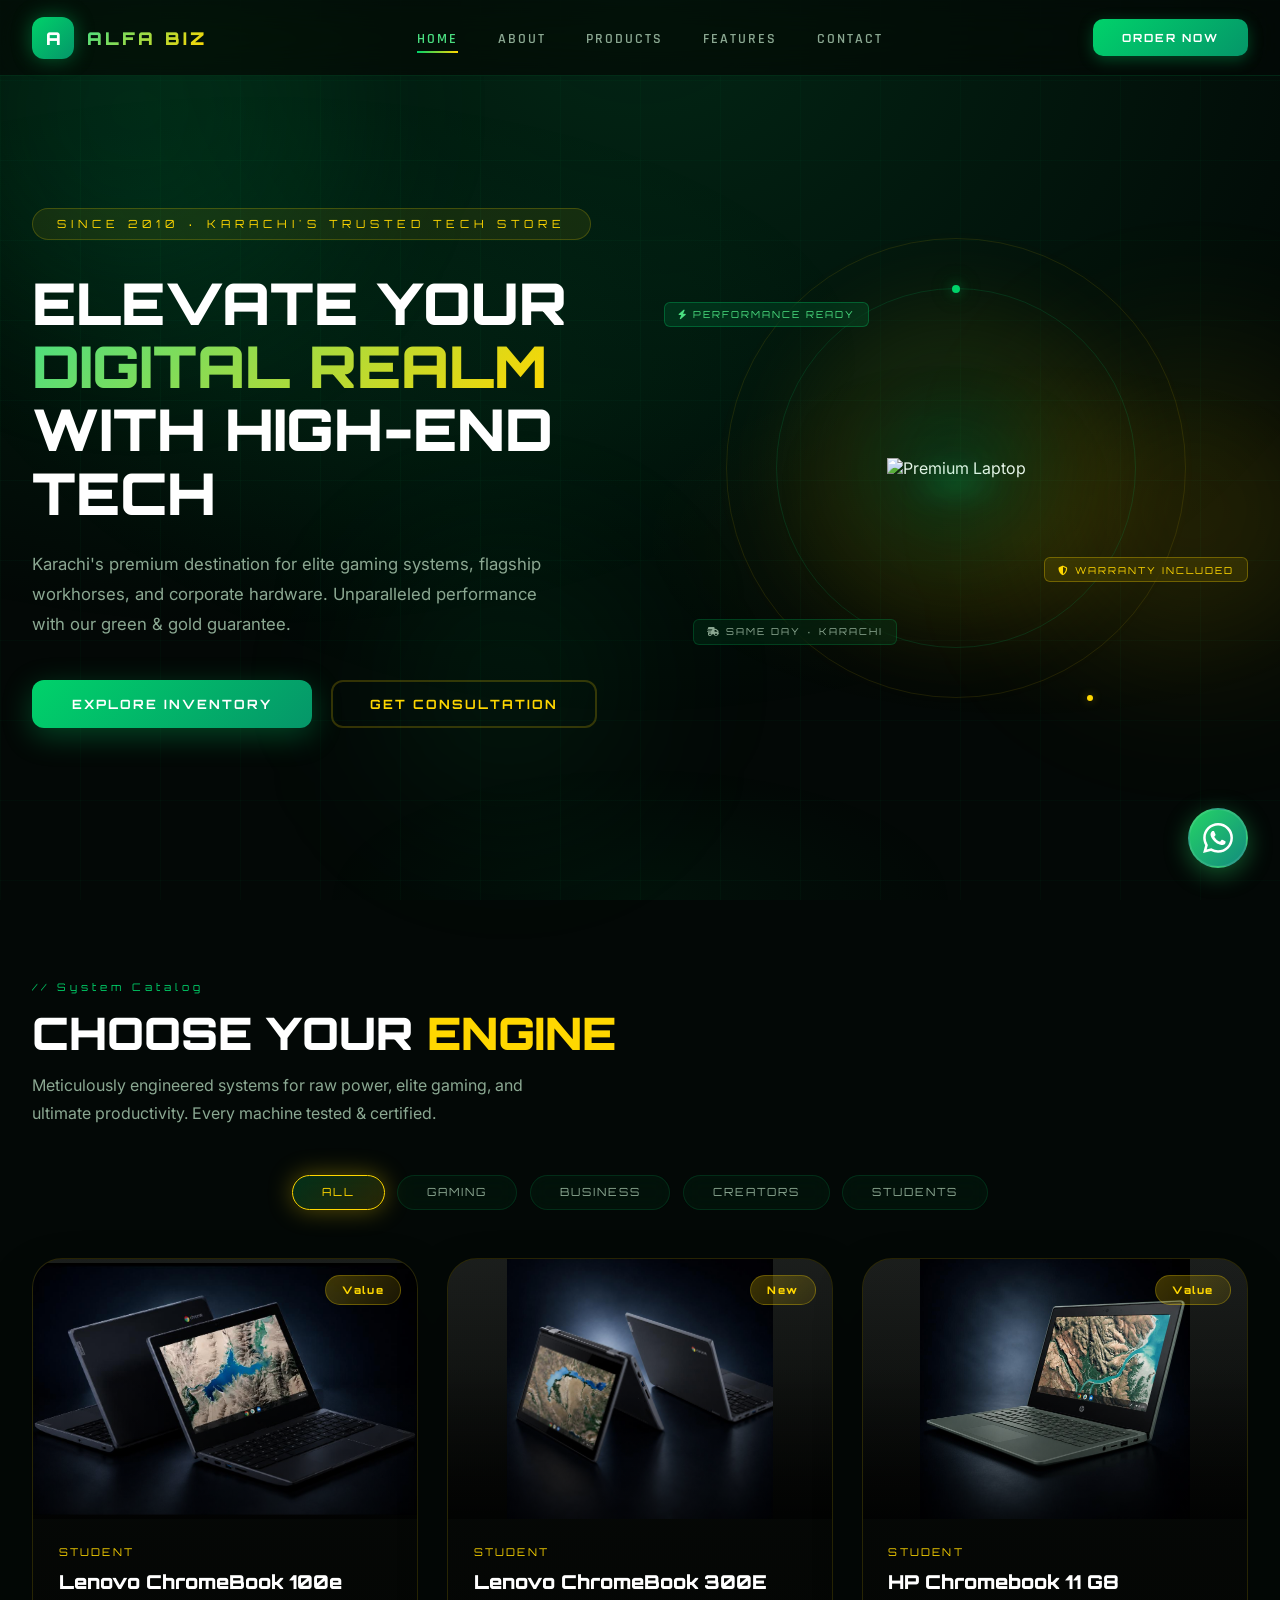
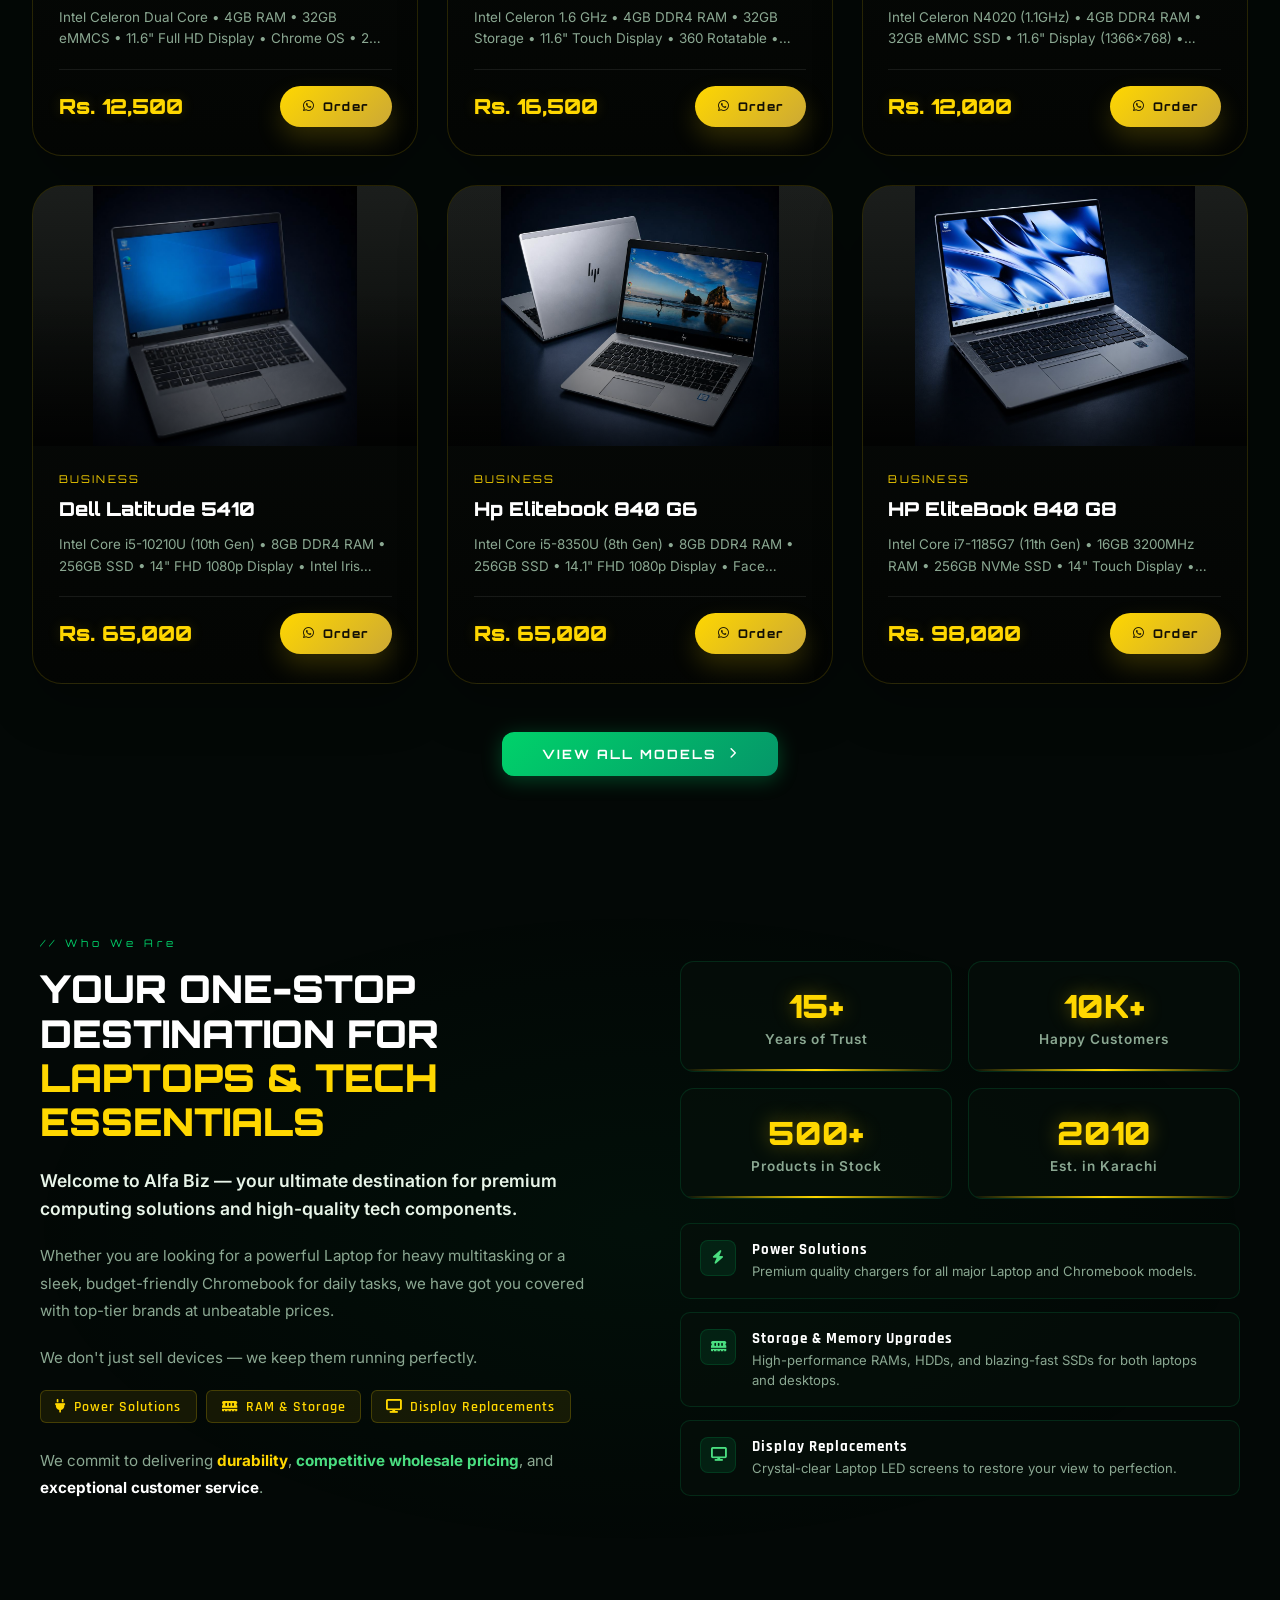
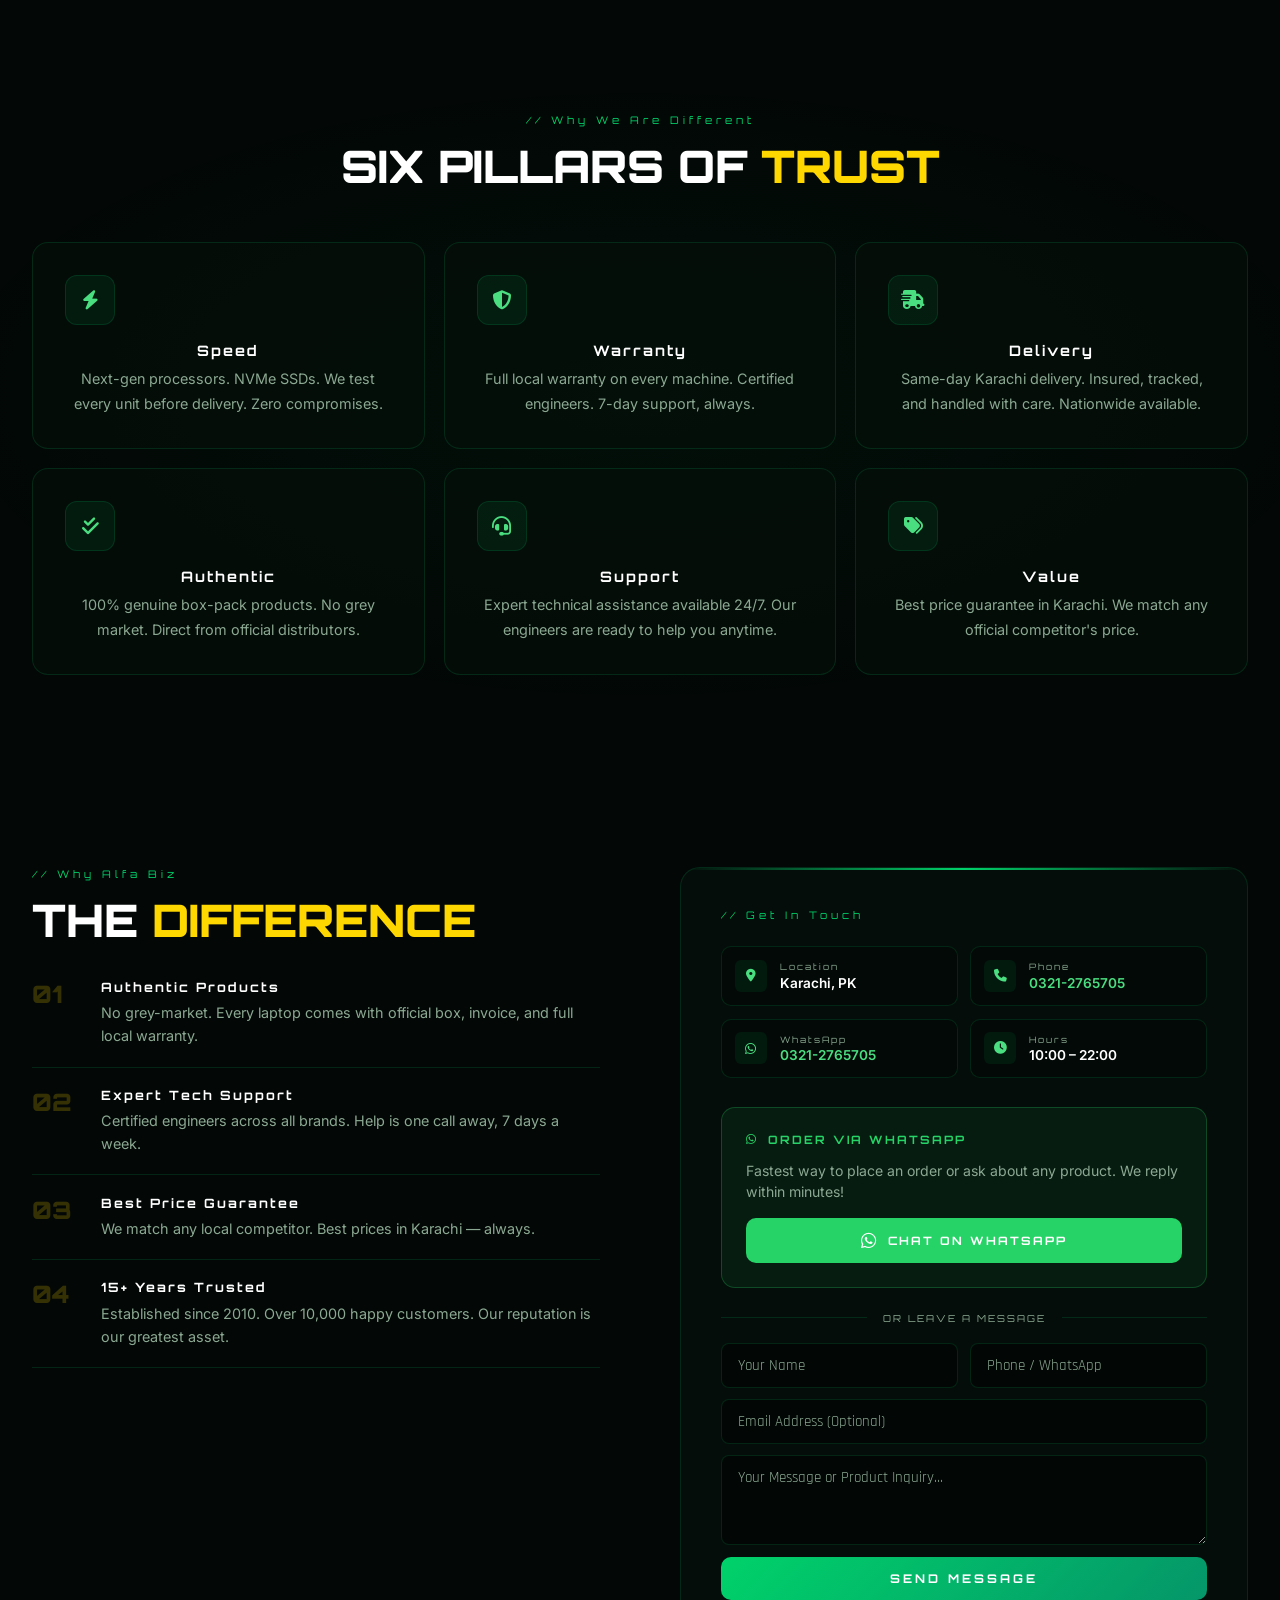
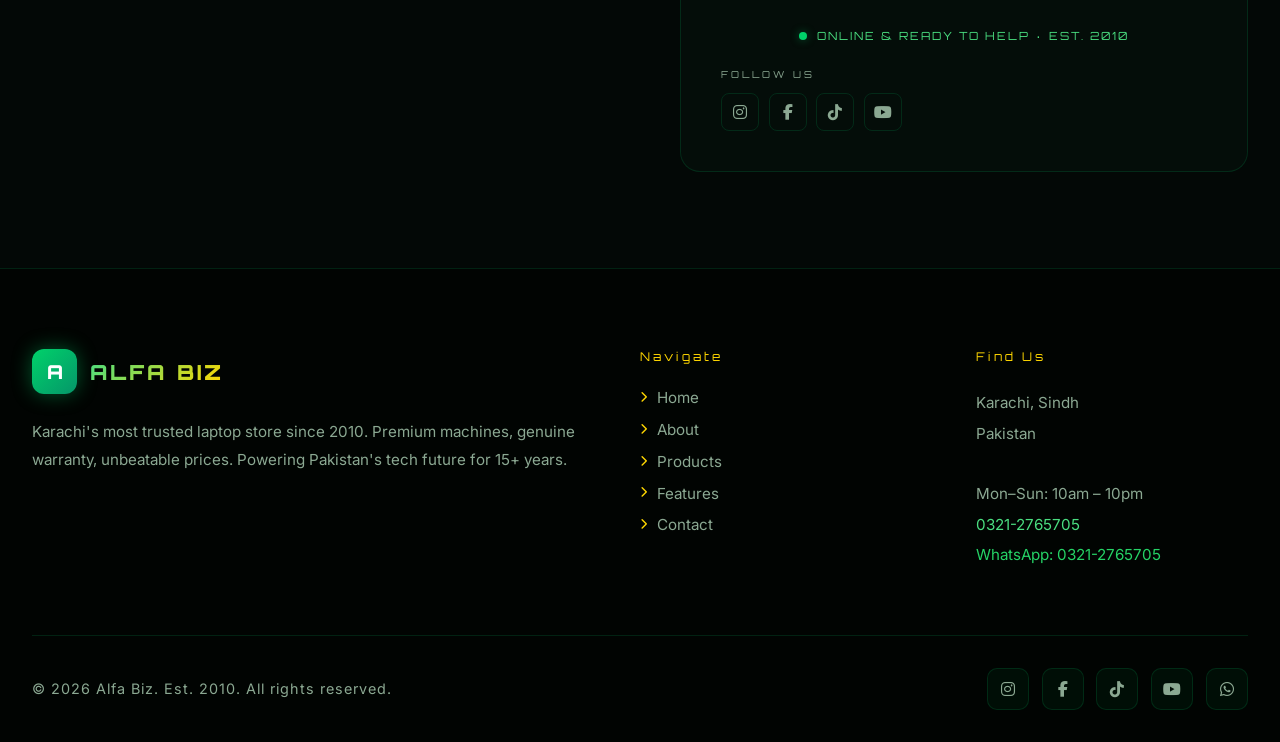
==== commit a93ac027: "yg" ====
--- a/index.html
+++ b/index.html
@@ -6,7 +6,6 @@
   <title>Alfa Biz | Premium Laptop Store - Karachi's Trusted Tech Hub</title>
   <link href="https://fonts.googleapis.com/css2?family=Orbitron:wght@400;700;900&family=Rajdhani:wght@300;400;600;700&family=Inter:wght@300;400;500;600;700&display=swap" rel="stylesheet">
   <link rel="stylesheet" href="https://cdnjs.cloudflare.com/ajax/libs/font-awesome/6.5.1/css/all.min.css">
-  <link rel="stylesheet" href="styles.css">
   <style>
     :root {
       --green: #00d26a;
@@ -18,7 +17,6 @@
       --gold-dark: #d4af37;
       --gold-glow: rgba(255, 215, 0, 0.35);
       --bg: #030806;
-      --bg-elevated: rgba(3, 8, 6, 0.7);
       --glass-bg: rgba(0, 210, 106, 0.05);
       --glass-border: rgba(0, 210, 106, 0.15);
       --glass-gold: rgba(255, 215, 0, 0.08);
@@ -26,630 +24,520 @@
       --card-bg: rgba(5, 15, 10, 0.6);
       --text: #e8f5e9;
       --text-muted: #8ba892;
-      --text-gold: #ffd700;
       --white: #ffffff;
     }
-
-    * { margin: 0; padding: 0; box-sizing: border-box; }
-    html { scroll-behavior: smooth; }
-
-    body {
-      background: var(--bg);
-      color: var(--text);
-      font-family: 'Inter', 'Rajdhani', sans-serif;
-      overflow-x: hidden;
+    * { margin:0; padding:0; box-sizing:border-box; }
+    html { scroll-behavior:smooth; }
+    body { background:var(--bg); color:var(--text); font-family:'Inter','Rajdhani',sans-serif; overflow-x:hidden; min-height:100vh; }
+
+    /* ═══ BG MESH ═══ */
+    .bg-mesh { position:fixed; inset:0; z-index:0; pointer-events:none;
+      background: radial-gradient(ellipse 80% 50% at 20% 40%, rgba(0,210,106,0.08) 0%, transparent 60%),
+                  radial-gradient(ellipse 60% 40% at 80% 60%, rgba(255,215,0,0.06) 0%, transparent 50%),
+                  radial-gradient(ellipse 50% 30% at 50% 100%, rgba(0,210,106,0.05) 0%, transparent 50%);
+    }
+    .bg-mesh::before { content:''; position:absolute; inset:0;
+      background-image: linear-gradient(rgba(0,210,106,0.03) 1px, transparent 1px),
+                        linear-gradient(90deg, rgba(0,210,106,0.03) 1px, transparent 1px);
+      background-size:80px 80px;
+    }
+    .orb { position:fixed; border-radius:50%; filter:blur(80px); pointer-events:none; z-index:0; animation:orbFloat 20s ease-in-out infinite; }
+    .orb-1 { width:400px; height:400px; background:rgba(0,210,106,0.12); top:-10%; left:-5%; }
+    .orb-2 { width:300px; height:300px; background:rgba(255,215,0,0.1); top:40%; right:-5%; animation-delay:-7s; }
+    .orb-3 { width:250px; height:250px; background:rgba(0,210,106,0.08); bottom:10%; left:30%; animation-delay:-14s; }
+    @keyframes orbFloat { 0%,100%{transform:translate(0,0) scale(1)} 33%{transform:translate(30px,-30px) scale(1.1)} 66%{transform:translate(-20px,20px) scale(0.95)} }
+
+    /* ═══ PRELOADER ═══ */
+    #preloader { position:fixed; inset:0; z-index:9999; background:#020503; display:flex; align-items:center; justify-content:center; flex-direction:column; transition:opacity 0.8s ease, visibility 0.8s ease; }
+    #preloader.hidden { opacity:0; visibility:hidden; pointer-events:none; }
+    .loader-ring-wrap { position:relative; width:160px; height:160px; display:flex; align-items:center; justify-content:center; }
+    .loader-ring { position:absolute; border-radius:50%; border:3px solid transparent; }
+    .loader-ring-1 { width:160px; height:160px; border-top-color:var(--green); animation:spin 2s linear infinite; }
+    .loader-ring-2 { width:120px; height:120px; border-right-color:var(--gold); animation:spin 1.5s linear infinite reverse; }
+    .loader-ring-3 { width:80px; height:80px; border-bottom-color:var(--green-light); animation:spin 3s linear infinite; }
+    .loader-logo { width:50px; height:50px; object-fit:contain; position:relative; z-index:2; filter:drop-shadow(0 0 20px var(--green-glow)); }
+    .loader-status { font-family:'Orbitron',monospace; font-size:0.75rem; letter-spacing:6px; color:var(--green); margin:2rem 0 1.5rem; animation:blink 1.5s ease infinite; }
+    .loader-bar-track { width:280px; height:4px; background:rgba(0,210,106,0.1); border-radius:4px; overflow:hidden; }
+    .loader-bar { height:100%; width:0; background:linear-gradient(90deg,var(--green),var(--gold)); box-shadow:0 0 20px var(--green-glow); transition:width 0.05s linear; }
+    .loader-pct { font-family:'Orbitron',monospace; font-size:0.7rem; color:var(--gold); margin-top:0.8rem; letter-spacing:3px; }
+    @keyframes spin { to{transform:rotate(360deg)} }
+    @keyframes blink { 0%,100%{opacity:1} 50%{opacity:0.3} }
+
+    /* ═══ NAVBAR ═══ */
+    .glass-nav { position:fixed; top:0; left:0; right:0; z-index:1000; background:rgba(3,8,6,0.7); backdrop-filter:blur(24px) saturate(180%); border-bottom:1px solid var(--glass-border); padding:0 2rem; transition:all 0.3s ease; }
+    .glass-nav.scrolled { background:rgba(3,8,6,0.9); border-bottom-color:var(--gold); box-shadow:0 4px 30px rgba(0,210,106,0.1); }
+    .nav-inner { max-width:1400px; margin:0 auto; height:75px; display:flex; align-items:center; justify-content:space-between; }
+    .nav-brand { display:flex; align-items:center; gap:0.8rem; text-decoration:none; }
+    .logo-icon { width:42px; height:42px; border-radius:12px; background:linear-gradient(135deg,var(--green),var(--green-dark)); display:flex; align-items:center; justify-content:center; font-family:'Orbitron',monospace; font-weight:900; font-size:1.1rem; color:var(--white); box-shadow:0 0 20px var(--green-glow); }
+    .logo-text { font-family:'Orbitron',monospace; font-size:1.1rem; font-weight:900; letter-spacing:3px; background:linear-gradient(135deg,var(--green-light),var(--gold)); -webkit-background-clip:text; -webkit-text-fill-color:transparent; background-clip:text; }
+    .nav-menu { list-style:none; display:flex; gap:2.5rem; }
+    .nav-menu a { text-decoration:none; color:var(--text-muted); font-family:'Rajdhani',sans-serif; font-weight:600; font-size:0.9rem; letter-spacing:2px; transition:all 0.3s; text-transform:uppercase; position:relative; padding:0.3rem 0; }
+    .nav-menu a::after { content:''; position:absolute; bottom:0; left:0; width:0; height:2px; background:linear-gradient(90deg,var(--green),var(--gold)); transition:width 0.3s ease; }
+    .nav-menu a:hover, .nav-menu a.active { color:var(--green-light); }
+    .nav-menu a:hover::after, .nav-menu a.active::after { width:100%; }
+    .nav-actions { display:flex; align-items:center; gap:1rem; }
+    .nav-cta { background:linear-gradient(135deg,var(--green),var(--green-dark)); color:var(--white); border:none; padding:0.7rem 1.8rem; font-family:'Orbitron',monospace; font-size:0.7rem; font-weight:700; letter-spacing:2px; cursor:pointer; border-radius:10px; transition:all 0.3s; text-transform:uppercase; box-shadow:0 4px 15px rgba(0,210,106,0.3); position:relative; overflow:hidden; }
+    .nav-cta::before { content:''; position:absolute; top:0; left:-100%; width:100%; height:100%; background:linear-gradient(90deg,transparent,rgba(255,255,255,0.2),transparent); transition:left 0.5s; }
+    .nav-cta:hover::before { left:100%; }
+    .nav-cta:hover { box-shadow:0 0 30px var(--green-glow),0 0 60px rgba(255,215,0,0.2); transform:translateY(-2px); }
+    .menu-btn { display:none; flex-direction:column; gap:5px; background:none; border:none; cursor:pointer; padding:8px; }
+    .menu-btn span { display:block; width:26px; height:2.5px; background:linear-gradient(90deg,var(--green),var(--gold)); border-radius:2px; transition:all 0.3s; }
+
+    /* ═══ DRAWER ═══ */
+    .drawer-overlay { display:none; position:fixed; inset:0; background:rgba(0,0,0,0.6); backdrop-filter:blur(8px); z-index:1100; }
+    .drawer-overlay.open { display:block; }
+    .drawer { position:fixed; top:0; right:-350px; width:320px; height:100vh; background:rgba(3,8,6,0.95); backdrop-filter:blur(30px); border-left:1px solid var(--glass-border); z-index:1200; padding:2.5rem 2rem; transition:right 0.4s cubic-bezier(0.16,1,0.3,1); display:flex; flex-direction:column; gap:2rem; }
+    .drawer.open { right:0; }
+    .drawer-close { position:absolute; top:1.2rem; right:1.2rem; background:var(--glass-bg); border:1px solid var(--glass-border); color:var(--green); font-size:1.5rem; cursor:pointer; width:40px; height:40px; border-radius:10px; display:flex; align-items:center; justify-content:center; transition:all 0.3s; }
+    .drawer-close:hover { background:var(--green-glow); border-color:var(--green); color:var(--white); }
+    .drawer-logo { height:55px; width:auto; filter:drop-shadow(0 0 15px var(--green-glow)); }
+    .drawer-links { list-style:none; margin-top:1rem; }
+    .drawer-links li { border-bottom:1px solid var(--glass-border); }
+    .drawer-links a { display:block; padding:1rem 0; color:var(--text); text-decoration:none; font-family:'Rajdhani',sans-serif; font-weight:600; font-size:1.05rem; letter-spacing:2px; text-transform:uppercase; transition:all 0.3s; }
+    .drawer-links a:hover { color:var(--gold); padding-left:10px; }
+    .drawer-socials { display:flex; gap:1rem; margin-top:auto; }
+    .drawer-soc { width:42px; height:42px; background:var(--glass-bg); border:1px solid var(--glass-border); border-radius:10px; display:flex; align-items:center; justify-content:center; color:var(--text-muted); text-decoration:none; transition:all 0.3s; font-size:1.1rem; }
+    .drawer-soc:hover { color:var(--gold); border-color:var(--gold); background:var(--glass-gold); box-shadow:0 0 15px var(--gold-glow); }
+    .drawer-status { display:flex; align-items:center; gap:0.6rem; font-family:'Orbitron',monospace; font-size:0.7rem; color:var(--green); letter-spacing:2px; padding:0.8rem; background:var(--glass-bg); border:1px solid var(--glass-border); border-radius:10px; }
+    .drawer-status span { width:8px; height:8px; background:var(--green); border-radius:50%; animation:pulse 2s infinite; box-shadow:0 0 10px var(--green-glow); }
+
+    /* ═══ HERO ═══ */
+    #hero {
       min-height: 100vh;
-    }
-
-    /* ═══ ANIMATED BACKGROUND MESH ═══ */
-    .bg-mesh {
-      position: fixed; inset: 0; z-index: 0; pointer-events: none;
-      background: 
-        radial-gradient(ellipse 80% 50% at 20% 40%, rgba(0, 210, 106, 0.08) 0%, transparent 60%),
-        radial-gradient(ellipse 60% 40% at 80% 60%, rgba(255, 215, 0, 0.06) 0%, transparent 50%),
-        radial-gradient(ellipse 50% 30% at 50% 100%, rgba(0, 210, 106, 0.05) 0%, transparent 50%);
-    }
-    .bg-mesh::before {
-      content: ''; position: absolute; inset: 0;
-      background-image: 
-        linear-gradient(rgba(0, 210, 106, 0.03) 1px, transparent 1px),
-        linear-gradient(90deg, rgba(0, 210, 106, 0.03) 1px, transparent 1px);
-      background-size: 80px 80px;
-    }
-
-    /* ═══ FLOATING ORBS ═══ */
-    .orb {
-      position: fixed; border-radius: 50%; filter: blur(80px); pointer-events: none; z-index: 0;
-      animation: orbFloat 20s ease-in-out infinite;
-    }
-    .orb-1 { width: 400px; height: 400px; background: rgba(0, 210, 106, 0.12); top: -10%; left: -5%; animation-delay: 0s; }
-    .orb-2 { width: 300px; height: 300px; background: rgba(255, 215, 0, 0.1); top: 40%; right: -5%; animation-delay: -7s; }
-    .orb-3 { width: 250px; height: 250px; background: rgba(0, 210, 106, 0.08); bottom: 10%; left: 30%; animation-delay: -14s; }
-    @keyframes orbFloat {
-      0%, 100% { transform: translate(0, 0) scale(1); }
-      33% { transform: translate(30px, -30px) scale(1.1); }
-      66% { transform: translate(-20px, 20px) scale(0.95); }
-    }
-
-    /* ═══ PRELOADER ═══ */
-    #preloader {
-      position: fixed; inset: 0; z-index: 9999;
-      background: #020503;
-      display: flex; align-items: center; justify-content: center;
-      flex-direction: column; transition: opacity 0.8s ease, visibility 0.8s ease;
-    }
-    #preloader.hidden { opacity: 0; visibility: hidden; pointer-events: none; }
-    .loader-ring-wrap {
-      position: relative; width: 160px; height: 160px;
-      display: flex; align-items: center; justify-content: center;
-    }
-    .loader-ring {
-      position: absolute; border-radius: 50%; border: 3px solid transparent;
-    }
-    .loader-ring-1 { width: 160px; height: 160px; border-top-color: var(--green); animation: spin 2s linear infinite; }
-    .loader-ring-2 { width: 120px; height: 120px; border-right-color: var(--gold); animation: spin 1.5s linear infinite reverse; }
-    .loader-ring-3 { width: 80px; height: 80px; border-bottom-color: var(--green-light); animation: spin 3s linear infinite; }
-    .loader-logo {
-      width: 50px; height: 50px; object-fit: contain; position: relative; z-index: 2;
-      filter: drop-shadow(0 0 20px var(--green-glow));
-    }
-    .loader-status {
-      font-family: 'Orbitron', monospace; font-size: 0.75rem;
-      letter-spacing: 6px; color: var(--green); margin: 2rem 0 1.5rem;
-      animation: blink 1.5s ease infinite;
-    }
-    .loader-bar-track {
-      width: 280px; height: 4px; background: rgba(0, 210, 106, 0.1);
-      border-radius: 4px; overflow: hidden; position: relative;
-    }
-    .loader-bar {
-      height: 100%; width: 0; background: linear-gradient(90deg, var(--green), var(--gold));
-      box-shadow: 0 0 20px var(--green-glow); transition: width 0.05s linear;
-    }
-    .loader-pct {
-      font-family: 'Orbitron', monospace; font-size: 0.7rem;
-      color: var(--gold); margin-top: 0.8rem; letter-spacing: 3px;
-    }
-    @keyframes spin { to { transform: rotate(360deg); } }
-    @keyframes blink { 0%,100%{opacity:1} 50%{opacity:0.3} }
-
-    /* ═══ GLASS NAVBAR ═══ */
-    .glass-nav {
-      position: fixed; top: 0; left: 0; right: 0; z-index: 1000;
-      background: rgba(3, 8, 6, 0.7);
-      backdrop-filter: blur(24px) saturate(180%);
-      -webkit-backdrop-filter: blur(24px) saturate(180%);
-      border-bottom: 1px solid var(--glass-border);
-      padding: 0 2rem;
-      transition: all 0.3s ease;
-    }
-    .glass-nav.scrolled {
-      background: rgba(3, 8, 6, 0.9);
-      border-bottom-color: var(--gold);
-      box-shadow: 0 4px 30px rgba(0, 210, 106, 0.1);
-    }
-    .nav-inner {
-      max-width: 1400px; margin: 0 auto;
-      height: 75px; display: flex; align-items: center; justify-content: space-between;
-    }
-    .nav-brand {
-      display: flex; align-items: center; gap: 0.8rem;
-      text-decoration: none;
-    }
-    .logo-icon {
-      width: 42px; height: 42px; border-radius: 12px;
-      background: linear-gradient(135deg, var(--green), var(--green-dark));
-      display: flex; align-items: center; justify-content: center;
-      font-family: 'Orbitron', monospace; font-weight: 900; font-size: 1.1rem;
-      color: var(--white); box-shadow: 0 0 20px var(--green-glow);
-    }
-    .logo-text {
-      font-family: 'Orbitron', monospace; font-size: 1.1rem;
-      font-weight: 900; letter-spacing: 3px;
-      background: linear-gradient(135deg, var(--green-light), var(--gold));
-      -webkit-background-clip: text; -webkit-text-fill-color: transparent;
-      background-clip: text;
-    }
-    .nav-menu { list-style: none; display: flex; gap: 2.5rem; }
-    .nav-menu a {
-      text-decoration: none; color: var(--text-muted);
-      font-family: 'Rajdhani', sans-serif; font-weight: 600;
-      font-size: 0.9rem; letter-spacing: 2px;
-      transition: all 0.3s; text-transform: uppercase;
-      position: relative; padding: 0.3rem 0;
-    }
-    .nav-menu a::after {
-      content: ''; position: absolute; bottom: 0; left: 0;
-      width: 0; height: 2px; background: linear-gradient(90deg, var(--green), var(--gold));
-      transition: width 0.3s ease;
-    }
-    .nav-menu a:hover, .nav-menu a.active { color: var(--green-light); }
-    .nav-menu a:hover::after, .nav-menu a.active::after { width: 100%; }
-    .nav-actions { display: flex; align-items: center; gap: 1rem; }
-    .nav-cta {
-      background: linear-gradient(135deg, var(--green), var(--green-dark));
-      color: var(--white); border: none;
-      padding: 0.7rem 1.8rem;
-      font-family: 'Orbitron', monospace; font-size: 0.7rem;
-      font-weight: 700; letter-spacing: 2px; cursor: pointer;
-      border-radius: 10px; transition: all 0.3s;
-      text-transform: uppercase;
-      box-shadow: 0 4px 15px rgba(0, 210, 106, 0.3);
-      position: relative; overflow: hidden;
-    }
-    .nav-cta::before {
-      content: ''; position: absolute; top: 0; left: -100%;
-      width: 100%; height: 100%;
-      background: linear-gradient(90deg, transparent, rgba(255,255,255,0.2), transparent);
-      transition: left 0.5s;
-    }
-    .nav-cta:hover::before { left: 100%; }
-    .nav-cta:hover {
-      box-shadow: 0 0 30px var(--green-glow), 0 0 60px rgba(255, 215, 0, 0.2);
-      transform: translateY(-2px);
-    }
-    .menu-btn {
-      display: none; flex-direction: column; gap: 5px;
-      background: none; border: none; cursor: pointer; padding: 8px;
-    }
-    .menu-btn span {
-      display: block; width: 26px; height: 2.5px;
-      background: linear-gradient(90deg, var(--green), var(--gold));
-      border-radius: 2px; transition: all 0.3s;
-    }
-
-    /* ═══ DRAWER ═══ */
-    .drawer-overlay {
-      display: none; position: fixed; inset: 0;
-      background: rgba(0,0,0,0.6); backdrop-filter: blur(8px);
-      z-index: 1100;
-    }
-    .drawer-overlay.open { display: block; }
-    .drawer {
-      position: fixed; top: 0; right: -350px; width: 320px;
-      height: 100vh;
-      background: rgba(3, 8, 6, 0.95);
-      backdrop-filter: blur(30px);
-      border-left: 1px solid var(--glass-border);
-      z-index: 1200; padding: 2.5rem 2rem;
-      transition: right 0.4s cubic-bezier(0.16, 1, 0.3, 1);
-      display: flex; flex-direction: column; gap: 2rem;
-    }
-    .drawer.open { right: 0; }
-    .drawer-close {
-      position: absolute; top: 1.2rem; right: 1.2rem;
-      background: var(--glass-bg); border: 1px solid var(--glass-border);
-      color: var(--green); font-size: 1.5rem; cursor: pointer;
-      width: 40px; height: 40px; border-radius: 10px;
-      display: flex; align-items: center; justify-content: center;
-      transition: all 0.3s;
-    }
-    .drawer-close:hover { background: var(--green-glow); border-color: var(--green); color: var(--white); }
-    .drawer-logo { height: 55px; width: auto; filter: drop-shadow(0 0 15px var(--green-glow)); }
-    .drawer-links { list-style: none; margin-top: 1rem; }
-    .drawer-links li { border-bottom: 1px solid var(--glass-border); }
-    .drawer-links a {
-      display: block; padding: 1rem 0;
-      color: var(--text); text-decoration: none;
-      font-family: 'Rajdhani', sans-serif; font-weight: 600;
-      font-size: 1.05rem; letter-spacing: 2px; text-transform: uppercase;
-      transition: all 0.3s;
-    }
-    .drawer-links a:hover { color: var(--gold); padding-left: 10px; }
-    .drawer-socials { display: flex; gap: 1rem; margin-top: auto; }
-    .drawer-soc {
-      width: 42px; height: 42px;
-      background: var(--glass-bg); border: 1px solid var(--glass-border);
-      border-radius: 10px; display: flex; align-items: center;
-      justify-content: center; color: var(--text-muted);
-      text-decoration: none; transition: all 0.3s; font-size: 1.1rem;
-    }
-    .drawer-soc:hover { color: var(--gold); border-color: var(--gold); background: var(--glass-gold); box-shadow: 0 0 15px var(--gold-glow); }
-    .drawer-status {
-      display: flex; align-items: center; gap: 0.6rem;
-      font-family: 'Orbitron', monospace; font-size: 0.7rem;
-      color: var(--green); letter-spacing: 2px;
-      padding: 0.8rem; background: var(--glass-bg);
-      border: 1px solid var(--glass-border); border-radius: 10px;
-    }
-    .drawer-status span {
-      width: 8px; height: 8px; background: var(--green);
-      border-radius: 50%; animation: pulse 2s infinite;
-      box-shadow: 0 0 10px var(--green-glow);
-    }
-
-    /* ═══ HERO SECTION ═══ */
-    #hero {
-      padding-top: 120px; padding-bottom: 6rem;
-      text-align: center; position: relative; z-index: 2;
+      display: flex;
+      align-items: center;
+      position: relative;
+      overflow: hidden;
+      padding: 100px 2rem 4rem;
+      z-index: 2;
     }
     .hero-bg-glow {
-      position: absolute; inset: 0;
-      background: radial-gradient(ellipse 80% 100% at 50% 0%, rgba(0, 210, 106, 0.15) 0%, transparent 80%);
-      pointer-events: none;
-    }
-    .hero-content {
-      position: relative; z-index: 1;
-      max-width: 900px; margin: 0 auto; padding: 0 2rem;
-    }
+      position: absolute; inset: 0; pointer-events: none;
+      background: radial-gradient(ellipse 80% 100% at 50% 0%, rgba(0,210,106,0.15) 0%, transparent 80%);
+    }
+
+    /* Two-column hero layout */
+    .hero-inner {
+      max-width: 1400px;
+      margin: 0 auto;
+      width: 100%;
+      display: grid;
+      grid-template-columns: 1fr 1fr;
+      align-items: center;
+      gap: 3rem;
+      position: relative;
+      z-index: 1;
+    }
+
+    /* Left: text */
+    .hero-content { text-align: left; }
     .hero-badge {
+      font-family:'Orbitron',monospace; font-size:0.7rem; letter-spacing:5px;
+      color:var(--gold); margin-bottom:2rem; display:inline-block;
+      padding:0.5rem 1.5rem; background:var(--glass-gold);
+      border:1px solid var(--glass-gold-border); border-radius:50px;
+    }
+    .hero-title {
+      font-family:'Orbitron',monospace;
+      font-size:clamp(2.2rem,4.5vw,4rem);
+      font-weight:900; line-height:1.1; margin-bottom:1.5rem; color:var(--white);
+    }
+    .hero-title .gradient-text {
+      background:linear-gradient(135deg,var(--green-light),var(--gold));
+      -webkit-background-clip:text; -webkit-text-fill-color:transparent; background-clip:text;
+    }
+    .hero-sub { font-size:1.05rem; color:var(--text-muted); margin-bottom:2.5rem; line-height:1.8; max-width:520px; }
+    .hero-btns { display:flex; gap:1.2rem; flex-wrap:wrap; }
+    .btn-primary { background:linear-gradient(135deg,var(--green),var(--green-dark)); color:var(--white); border:none; padding:1rem 2.5rem; font-family:'Orbitron',monospace; font-size:0.8rem; font-weight:700; letter-spacing:2px; cursor:pointer; border-radius:12px; transition:all 0.3s; text-transform:uppercase; box-shadow:0 8px 30px rgba(0,210,106,0.3); position:relative; overflow:hidden; }
+    .btn-primary::before { content:''; position:absolute; top:0; left:-100%; width:100%; height:100%; background:linear-gradient(90deg,transparent,rgba(255,255,255,0.2),transparent); transition:left 0.6s; }
+    .btn-primary:hover::before { left:100%; }
+    .btn-primary:hover { box-shadow:0 0 40px var(--green-glow),0 0 80px rgba(0,210,106,0.2); transform:translateY(-3px); }
+    .btn-gold { background:transparent; color:var(--gold); border:2px solid var(--glass-gold-border); padding:0.9rem 2.3rem; font-family:'Orbitron',monospace; font-size:0.8rem; font-weight:700; letter-spacing:2px; cursor:pointer; border-radius:12px; transition:all 0.3s; text-transform:uppercase; }
+    .btn-gold:hover { background:var(--glass-gold); border-color:var(--gold); box-shadow:0 0 30px var(--gold-glow); }
+
+    /* ══ FLOATING LAPTOP (Right side of hero) ══ */
+    .hero-visual {
+      position: relative;
+      display: flex;
+      align-items: center;
+      justify-content: center;
+      height: 520px;
+    }
+
+    /* Glow ring behind laptop */
+    .hero-visual::before {
+      content: '';
+      position: absolute;
+      width: 420px; height: 420px;
+      border-radius: 50%;
+      background: radial-gradient(circle, rgba(0,210,106,0.18) 0%, rgba(255,215,0,0.08) 40%, transparent 70%);
+      filter: blur(30px);
+      animation: glowPulse 4s ease-in-out infinite;
+      z-index: 0;
+    }
+
+    /* Orbit ring decoration */
+    .orbit-ring {
+      position: absolute;
+      border-radius: 50%;
+      border: 1px solid rgba(0,210,106,0.15);
+      animation: orbitSpin 18s linear infinite;
+      z-index: 1;
+    }
+    .orbit-ring-1 { width: 360px; height: 360px; }
+    .orbit-ring-2 { width: 460px; height: 460px; border-color: rgba(255,215,0,0.1); animation-duration: 26s; animation-direction: reverse; }
+
+    /* Orbit dot on ring-1 */
+    .orbit-ring-1::after {
+      content: '';
+      position: absolute;
+      top: -4px; left: 50%;
+      transform: translateX(-50%);
+      width: 8px; height: 8px;
+      background: var(--green);
+      border-radius: 50%;
+      box-shadow: 0 0 12px var(--green-glow), 0 0 24px var(--green-glow);
+    }
+    .orbit-ring-2::after {
+      content: '';
+      position: absolute;
+      bottom: -4px; right: 20%;
+      width: 6px; height: 6px;
+      background: var(--gold);
+      border-radius: 50%;
+      box-shadow: 0 0 10px var(--gold-glow);
+    }
+
+    /* The floating laptop image */
+    .laptop-float-wrap {
+      position: relative;
+      z-index: 2;
+      animation: laptopFloat 5s ease-in-out infinite;
+      filter: drop-shadow(0 30px 60px rgba(0,0,0,0.7)) drop-shadow(0 0 40px rgba(0,210,106,0.25));
+    }
+    .laptop-float-wrap img {
+      width: 100%;
+      max-width: 480px;
+      height: auto;
+      object-fit: contain;
+      display: block;
+    }
+
+    /* Reflection/glow under laptop */
+    .laptop-shadow {
+      position: absolute;
+      bottom: -20px;
+      left: 50%;
+      transform: translateX(-50%);
+      width: 70%;
+      height: 30px;
+      background: radial-gradient(ellipse, rgba(0,210,106,0.35) 0%, transparent 70%);
+      filter: blur(12px);
+      z-index: 1;
+      animation: shadowPulse 5s ease-in-out infinite;
+    }
+
+    /* HUD labels floating around laptop */
+    .hud-label {
+      position: absolute;
       font-family: 'Orbitron', monospace;
-      font-size: 0.7rem; letter-spacing: 5px;
-      color: var(--gold); margin-bottom: 2rem;
-      display: inline-block; padding: 0.5rem 1.5rem;
-      background: var(--glass-gold); border: 1px solid var(--glass-gold-border);
-      border-radius: 50px;
-    }
-    .hero-title {
-      font-family: 'Orbitron', monospace;
-      font-size: clamp(2.5rem, 6vw, 4.5rem);
-      font-weight: 900; line-height: 1.1;
-      margin-bottom: 1.5rem; color: var(--white);
-    }
-    .hero-title .gradient-text {
-      background: linear-gradient(135deg, var(--green-light), var(--gold));
-      -webkit-background-clip: text; -webkit-text-fill-color: transparent;
-      background-clip: text;
-    }
-    .hero-sub {
-      font-size: 1.1rem; color: var(--text-muted);
-      margin-bottom: 3rem; line-height: 1.8; max-width: 700px;
-      margin-left: auto; margin-right: auto;
-    }
-    .hero-btns { display: flex; justify-content: center; gap: 1.5rem; flex-wrap: wrap; }
-    .btn-primary {
-      background: linear-gradient(135deg, var(--green), var(--green-dark));
-      color: var(--white); border: none;
-      padding: 1rem 2.5rem;
-      font-family: 'Orbitron', monospace; font-size: 0.8rem;
-      font-weight: 700; letter-spacing: 2px; cursor: pointer;
-      border-radius: 12px; transition: all 0.3s;
-      text-transform: uppercase;
-      box-shadow: 0 8px 30px rgba(0, 210, 106, 0.3);
-      position: relative; overflow: hidden;
-    }
-    .btn-primary::before {
-      content: ''; position: absolute; top: 0; left: -100%;
-      width: 100%; height: 100%;
-      background: linear-gradient(90deg, transparent, rgba(255,255,255,0.2), transparent);
-      transition: left 0.6s;
-    }
-    .btn-primary:hover::before { left: 100%; }
-    .btn-primary:hover {
-      box-shadow: 0 0 40px var(--green-glow), 0 0 80px rgba(0, 210, 106, 0.2);
-      transform: translateY(-3px);
-    }
-    .btn-secondary {
-      background: transparent; color: var(--gold);
-      border: 2px solid var(--glass-gold-border);
-      padding: 0.9rem 2.3rem;
-      font-family: 'Orbitron', monospace; font-size: 0.8rem;
-      font-weight: 700; letter-spacing: 2px; cursor: pointer;
-      border-radius: 12px; transition: all 0.3s;
-      text-transform: uppercase;
-    }
-    .btn-secondary:hover { background: var(--glass-gold); border-color: var(--gold); box-shadow: 0 0 30px var(--gold-glow); }
+      font-size: 0.6rem;
+      letter-spacing: 2px;
+      padding: 0.35rem 0.8rem;
+      border-radius: 6px;
+      z-index: 3;
+      backdrop-filter: blur(8px);
+      white-space: nowrap;
+    }
+    .hud-label-1 {
+      top: 18%;
+      left: 0;
+      background: rgba(0,210,106,0.12);
+      border: 1px solid rgba(0,210,106,0.3);
+      color: var(--green-light);
+      animation: hudFloat1 5s ease-in-out infinite;
+    }
+    .hud-label-2 {
+      bottom: 28%;
+      right: 0;
+      background: rgba(255,215,0,0.1);
+      border: 1px solid rgba(255,215,0,0.3);
+      color: var(--gold);
+      animation: hudFloat2 6s ease-in-out infinite;
+    }
+    .hud-label-3 {
+      bottom: 16%;
+      left: 5%;
+      background: rgba(0,210,106,0.08);
+      border: 1px solid rgba(0,210,106,0.2);
+      color: var(--text-muted);
+      animation: hudFloat3 7s ease-in-out infinite;
+    }
+
+    @keyframes laptopFloat {
+      0%, 100% { transform: translateY(0px) rotate(0deg); }
+      30%       { transform: translateY(-18px) rotate(-1deg); }
+      70%       { transform: translateY(-10px) rotate(0.5deg); }
+    }
+    @keyframes shadowPulse {
+      0%, 100% { opacity: 0.8; transform: translateX(-50%) scaleX(1); }
+      50%       { opacity: 0.4; transform: translateX(-50%) scaleX(0.75); }
+    }
+    @keyframes glowPulse {
+      0%, 100% { opacity: 0.7; transform: scale(1); }
+      50%       { opacity: 1; transform: scale(1.08); }
+    }
+    @keyframes orbitSpin { to { transform: rotate(360deg); } }
+    @keyframes hudFloat1 {
+      0%, 100% { transform: translateY(0); }
+      50%       { transform: translateY(-8px); }
+    }
+    @keyframes hudFloat2 {
+      0%, 100% { transform: translateY(0); }
+      50%       { transform: translateY(8px); }
+    }
+    @keyframes hudFloat3 {
+      0%, 100% { transform: translateY(0); }
+      40%       { transform: translateY(-5px); }
+    }
+
+    /* ═══ SECTION COMMONS ═══ */
+    .section-wrap { max-width:1400px; margin:0 auto; }
+    .section-header { margin-bottom:3rem; }
+    .section-label { font-family:'Orbitron',monospace; font-size:0.65rem; letter-spacing:4px; color:var(--green); margin-bottom:0.7rem; display:block; }
+    .section-title { font-family:'Orbitron',monospace; font-size:clamp(1.8rem,3.5vw,2.8rem); font-weight:900; color:var(--white); margin-bottom:0.7rem; }
+    .section-title .gold { color:var(--gold); }
+    .section-sub { color:var(--text-muted); font-size:1rem; max-width:550px; line-height:1.7; }
 
     /* ═══ FILTER BAR ═══ */
-    .filter-bar {
-      display: flex; gap: 0.8rem; flex-wrap: wrap;
-      justify-content: center; margin-bottom: 3rem;
-      position: relative; z-index: 2;
-    }
-    .fbtn {
-      background: var(--glass-bg); border: 1px solid var(--glass-border);
-      color: var(--text-muted); padding: 0.6rem 1.8rem;
-      font-family: 'Orbitron', monospace; font-size: 0.7rem;
-      letter-spacing: 2px; cursor: pointer; border-radius: 50px;
-      transition: all 0.3s; text-transform: uppercase;
-      backdrop-filter: blur(10px);
-    }
-    .fbtn:hover { background: rgba(0, 210, 106, 0.1); color: var(--green-light); border-color: var(--green); box-shadow: 0 0 20px rgba(0, 210, 106, 0.15); }
-    .fbtn.active { background: linear-gradient(135deg, rgba(0, 210, 106, 0.2), rgba(255, 215, 0, 0.15)); color: var(--gold); border-color: var(--gold); box-shadow: 0 0 25px var(--gold-glow); }
-
-    /* ═══ PRODUCTS GRID — PRODUCTS.HTML CARD STYLE ═══ */
-    .products-section {
-      padding: 0 2rem 6rem; position: relative; z-index: 2;
-    }
-    .section-wrap { max-width: 1400px; margin: 0 auto; }
-
-    .products-grid {
-      display: grid;
-      grid-template-columns: repeat(auto-fit, minmax(320px, 1fr));
-      gap: 1.8rem;
-    }
-
-    /* ── Card shell ── */
-    .pcard {
-      position: relative;
-      background: linear-gradient(180deg, rgba(8, 11, 9, 0.96), rgba(3, 5, 3, 0.95));
-      border: 1px solid rgba(255, 215, 0, 0.14);
-      border-radius: 30px;
-      overflow: hidden;
-      box-shadow: 0 22px 48px rgba(0, 0, 0, 0.28);
-      transition: transform 0.35s ease, border-color 0.35s ease, box-shadow 0.35s ease;
-      cursor: pointer;
-    }
-    .pcard::before {
-      content: '';
-      position: absolute; inset: 0;
-      background: radial-gradient(circle at top left, rgba(255, 215, 0, 0.12), transparent 28%),
-                  radial-gradient(circle at bottom right, rgba(255, 215, 0, 0.06), transparent 32%);
-      opacity: 0; transition: opacity 0.35s ease;
-      pointer-events: none; z-index: 1;
-    }
-    .pcard:hover::before { opacity: 1; }
-    .pcard:hover {
-      transform: translateY(-10px);
-      border-color: rgba(255, 215, 0, 0.25);
-      box-shadow: 0 28px 60px rgba(0, 0, 0, 0.34), 0 0 24px rgba(255, 215, 0, 0.12);
-    }
-    .pcard.hidden { display: none; }
-
-    /* ── Image wrap ── */
-    .pcard-img-wrap {
-      position: relative;
-      min-height: 260px;
-      display: flex; align-items: center; justify-content: center;
-      overflow: hidden;
-      background: linear-gradient(180deg, rgba(255,255,255,0.08), rgba(0,0,0,0.08));
-    }
-    .pcard-img-wrap img {
-      width: auto; height: 100%;
-      max-width: 100%; max-height: 260px;
-      object-fit: contain;
-      transition: transform 0.45s ease;
-    }
-    .pcard:hover .pcard-img-wrap img { transform: scale(1.05); }
-    .pcard-img-overlay {
-      position: absolute; inset: 0;
-      background: linear-gradient(180deg, rgba(0,0,0,0) 40%, rgba(0,0,0,0.62) 100%);
-      pointer-events: none;
-    }
-
-    /* ── Badge — top RIGHT like products.html ── */
-    .pbadge {
-      position: absolute; top: 1rem; right: 1rem;
-      font-family: 'Orbitron', monospace;
-      font-size: 0.65rem; letter-spacing: 1.6px;
-      padding: 0.45rem 1rem; border-radius: 999px;
-      font-weight: 800;
-      background: rgba(22, 18, 12, 0.92);
-      border: 1px solid rgba(255, 215, 0, 0.24);
-      box-shadow: 0 10px 24px rgba(0,0,0,0.12);
-      z-index: 2;
-    }
-    .b-hot  { background: linear-gradient(135deg, rgba(255,80,80,0.18), rgba(255,180,0,0.12)); color: #ff6b6b; border-color: rgba(255,80,80,0.3); }
-    .b-new  { background: linear-gradient(135deg, rgba(255,215,0,0.24), rgba(255,215,0,0.1)); color: var(--gold); border-color: rgba(255,215,0,0.28); }
-    .b-sale { background: linear-gradient(135deg, rgba(255,215,0,0.24), rgba(255,215,0,0.12)); color: var(--gold); border-color: rgba(255,215,0,0.28); }
-
-    /* ── Content ── */
-    .pcard-content { padding: 1.6rem 1.6rem 1.8rem; position: relative; z-index: 2; }
-    .pcard-category {
-      font-family: 'Orbitron', monospace;
-      font-size: 0.67rem; letter-spacing: 2.2px;
-      color: rgba(255, 215, 0, 0.95); text-transform: uppercase;
-      margin-bottom: 0.75rem;
-    }
-    .pname {
-      font-family: 'Orbitron', monospace;
-      font-size: 1.2rem; font-weight: 900;
-      color: #fff; margin-bottom: 0.85rem; line-height: 1.18;
-    }
-    .pspec {
-      font-size: 0.84rem; color: var(--text-muted);
-      line-height: 1.6; margin-bottom: 1.2rem;
-      display: -webkit-box;
-      -webkit-line-clamp: 2; -webkit-box-orient: vertical;
-      overflow: hidden;
-    }
-    .pcard-footer {
-      display: flex; justify-content: space-between; align-items: center;
-      gap: 1rem; padding-top: 1rem;
-      border-top: 1px solid rgba(255,255,255,0.08);
-    }
-    .pprice-wrap { display: flex; flex-direction: column; gap: 0.25rem; }
-    .pprice {
-      font-family: 'Orbitron', monospace;
-      font-size: 1.3rem; color: var(--gold); font-weight: 900;
-      text-shadow: 0 0 14px rgba(255,215,0,0.16);
-    }
-    .pprice .old {
-      font-size: 0.78rem; color: rgba(255,255,255,0.63);
-      text-decoration: line-through; display: block; margin-bottom: 2px;
-    }
-
-    /* ── Gold pill Order button ── */
-    .btn-order {
-      padding: 0.8rem 1.4rem;
-      border-radius: 999px;
-      font-family: 'Orbitron', monospace;
-      font-size: 0.75rem; letter-spacing: 1.7px; font-weight: 800;
-      border: none;
-      background: linear-gradient(135deg, rgba(255,215,0,1), rgba(212,175,55,0.96));
-      color: #120f05;
-      cursor: pointer;
-      box-shadow: 0 12px 26px rgba(255,215,0,0.18);
-      transition: transform 0.25s ease, box-shadow 0.25s ease;
-      display: inline-flex; align-items: center; gap: 0.45rem;
-    }
-    .btn-order:hover {
-      transform: translateY(-2px);
-      box-shadow: 0 18px 32px rgba(255,215,0,0.28);
-    }
+    .filter-bar { display:flex; gap:0.8rem; flex-wrap:wrap; justify-content:center; margin-bottom:3rem; position:relative; z-index:2; }
+    .fbtn { background:var(--glass-bg); border:1px solid var(--glass-border); color:var(--text-muted); padding:0.6rem 1.8rem; font-family:'Orbitron',monospace; font-size:0.7rem; letter-spacing:2px; cursor:pointer; border-radius:50px; transition:all 0.3s; text-transform:uppercase; backdrop-filter:blur(10px); }
+    .fbtn:hover { background:rgba(0,210,106,0.1); color:var(--green-light); border-color:var(--green); box-shadow:0 0 20px rgba(0,210,106,0.15); }
+    .fbtn.active { background:linear-gradient(135deg,rgba(0,210,106,0.2),rgba(255,215,0,0.15)); color:var(--gold); border-color:var(--gold); box-shadow:0 0 25px var(--gold-glow); }
+
+    /* ═══ PRODUCTS ═══ */
+    #products { padding:5rem 2rem 4rem; position:relative; z-index:2; }
+
+    .products-grid { display:grid; grid-template-columns:repeat(auto-fit,minmax(320px,1fr)); gap:1.8rem; }
+
+    /* Card shell */
+    .pcard { position:relative; background:linear-gradient(180deg,rgba(8,11,9,0.96),rgba(3,5,3,0.95)); border:1px solid rgba(255,215,0,0.14); border-radius:30px; overflow:hidden; box-shadow:0 22px 48px rgba(0,0,0,0.28); transition:transform 0.35s ease, border-color 0.35s ease, box-shadow 0.35s ease; cursor:pointer; }
+    .pcard::before { content:''; position:absolute; inset:0; background:radial-gradient(circle at top left,rgba(255,215,0,0.12),transparent 28%),radial-gradient(circle at bottom right,rgba(255,215,0,0.06),transparent 32%); opacity:0; transition:opacity 0.35s ease; pointer-events:none; z-index:1; }
+    .pcard:hover::before { opacity:1; }
+    .pcard:hover { transform:translateY(-10px); border-color:rgba(255,215,0,0.25); box-shadow:0 28px 60px rgba(0,0,0,0.34),0 0 24px rgba(255,215,0,0.12); }
+    .pcard.hidden { display:none; }
+
+    .pcard-img-wrap { position:relative; min-height:260px; display:flex; align-items:center; justify-content:center; overflow:hidden; background:linear-gradient(180deg,rgba(255,255,255,0.08),rgba(0,0,0,0.08)); }
+    .pcard-img-wrap img { width:auto; height:100%; max-width:100%; max-height:260px; object-fit:contain; transition:transform 0.45s ease; }
+    .pcard:hover .pcard-img-wrap img { transform:scale(1.05); }
+    .pcard-img-overlay { position:absolute; inset:0; background:linear-gradient(180deg,rgba(0,0,0,0) 40%,rgba(0,0,0,0.62) 100%); pointer-events:none; }
+
+    .pbadge { position:absolute; top:1rem; right:1rem; font-family:'Orbitron',monospace; font-size:0.65rem; letter-spacing:1.6px; padding:0.45rem 1rem; border-radius:999px; font-weight:800; background:rgba(22,18,12,0.92); border:1px solid rgba(255,215,0,0.24); z-index:2; }
+    .b-hot  { background:linear-gradient(135deg,rgba(255,80,80,0.18),rgba(255,180,0,0.12)); color:#ff6b6b; border-color:rgba(255,80,80,0.3); }
+    .b-new  { background:linear-gradient(135deg,rgba(255,215,0,0.24),rgba(255,215,0,0.1)); color:var(--gold); border-color:rgba(255,215,0,0.28); }
+    .b-sale { background:linear-gradient(135deg,rgba(255,215,0,0.24),rgba(255,215,0,0.12)); color:var(--gold); border-color:rgba(255,215,0,0.28); }
+
+    .pcard-content { padding:1.6rem 1.6rem 1.8rem; position:relative; z-index:2; }
+    .pcard-category { font-family:'Orbitron',monospace; font-size:0.67rem; letter-spacing:2.2px; color:rgba(255,215,0,0.95); text-transform:uppercase; margin-bottom:0.75rem; }
+    .pname { font-family:'Orbitron',monospace; font-size:1.2rem; font-weight:900; color:#fff; margin-bottom:0.85rem; line-height:1.18; }
+    .pspec { font-size:0.84rem; color:var(--text-muted); line-height:1.6; margin-bottom:1.2rem; display:-webkit-box; -webkit-line-clamp:2; -webkit-box-orient:vertical; overflow:hidden; }
+    .pcard-footer { display:flex; justify-content:space-between; align-items:center; gap:1rem; padding-top:1rem; border-top:1px solid rgba(255,255,255,0.08); }
+    .pprice-wrap { display:flex; flex-direction:column; gap:0.25rem; }
+    .pprice { font-family:'Orbitron',monospace; font-size:1.3rem; color:var(--gold); font-weight:900; text-shadow:0 0 14px rgba(255,215,0,0.16); }
+    .pprice .old { font-size:0.78rem; color:rgba(255,255,255,0.63); text-decoration:line-through; display:block; margin-bottom:2px; }
+    .btn-order { padding:0.8rem 1.4rem; border-radius:999px; font-family:'Orbitron',monospace; font-size:0.75rem; letter-spacing:1.7px; font-weight:800; border:none; background:linear-gradient(135deg,rgba(255,215,0,1),rgba(212,175,55,0.96)); color:#120f05; cursor:pointer; box-shadow:0 12px 26px rgba(255,215,0,0.18); transition:transform 0.25s ease, box-shadow 0.25s ease; display:inline-flex; align-items:center; gap:0.45rem; }
+    .btn-order:hover { transform:translateY(-2px); box-shadow:0 18px 32px rgba(255,215,0,0.28); }
+
+    /* view all */
+    .view-all-wrap { text-align:center; margin-top:3rem; }
+    .view-all-btn { display:inline-flex; align-items:center; gap:0.8rem; background:linear-gradient(135deg,var(--green),var(--green-dark)); color:var(--white); text-decoration:none; font-family:'Orbitron',monospace; font-size:0.8rem; font-weight:700; letter-spacing:2px; padding:0.9rem 2.5rem; border-radius:12px; transition:all 0.3s; box-shadow:0 4px 20px rgba(0,210,106,0.3); }
+    .view-all-btn:hover { box-shadow:0 0 35px var(--green-glow); transform:translateY(-2px); }
+
+    /* ═══ ABOUT ═══ */
+    #about { padding:6rem 2rem; position:relative; overflow:hidden; z-index:2; }
+    #about::before { content:''; position:absolute; inset:0; background:radial-gradient(ellipse 70% 60% at 50% 50%,rgba(0,210,106,0.04) 0%,transparent 70%); }
+    .about-wrap { max-width:1200px; margin:0 auto; display:grid; grid-template-columns:1fr 1fr; gap:5rem; align-items:center; position:relative; z-index:2; }
+    .about-label { font-family:'Orbitron',monospace; font-size:0.65rem; letter-spacing:4px; color:var(--green); margin-bottom:1rem; display:block; }
+    .about-title { font-family:'Orbitron',monospace; font-size:clamp(1.6rem,3vw,2.5rem); font-weight:900; color:#fff; margin-bottom:1.5rem; line-height:1.15; }
+    .about-title span { color:var(--gold); }
+    .about-lead { font-size:1.1rem; color:var(--text); font-weight:600; margin-bottom:1.2rem; line-height:1.6; }
+    .about-desc { font-size:0.95rem; color:var(--text-muted); line-height:1.8; margin-bottom:1.2rem; }
+    .about-pills { display:flex; flex-wrap:wrap; gap:0.6rem; margin-bottom:1.5rem; }
+    .about-pill { display:flex; align-items:center; gap:0.5rem; border:1px solid var(--glass-gold-border); border-radius:6px; padding:0.4rem 0.9rem; font-family:'Rajdhani',sans-serif; font-size:0.85rem; font-weight:600; color:var(--gold); letter-spacing:1px; background:var(--glass-gold); }
+    .about-stats { display:grid; grid-template-columns:1fr 1fr; gap:1rem; margin-bottom:1.5rem; }
+    .about-stat { background:rgba(5,15,10,0.6); border:1px solid var(--glass-border); border-radius:14px; padding:1.5rem; text-align:center; position:relative; overflow:hidden; }
+    .about-stat::before { content:''; position:absolute; bottom:0; left:0; right:0; height:2px; background:linear-gradient(90deg,transparent,var(--gold),transparent); }
+    .about-stat-num { font-family:'Orbitron',monospace; font-size:2rem; font-weight:900; color:var(--gold); text-shadow:0 0 20px var(--gold-glow); }
+    .about-stat-label { font-size:0.85rem; color:var(--text-muted); font-weight:600; letter-spacing:1px; margin-top:0.3rem; }
+    .about-highlights { display:flex; flex-direction:column; gap:0.8rem; }
+    .about-hi { display:flex; align-items:flex-start; gap:1rem; background:rgba(5,15,10,0.6); border:1px solid var(--glass-border); border-radius:10px; padding:1rem 1.2rem; }
+    .about-hi-icon { width:36px; height:36px; min-width:36px; border-radius:8px; background:rgba(0,210,106,0.1); border:1px solid var(--glass-border); display:flex; align-items:center; justify-content:center; color:var(--green-light); font-size:0.85rem; }
+    .about-hi-text h4 { font-family:'Rajdhani',sans-serif; font-weight:700; font-size:0.95rem; color:#fff; letter-spacing:1px; margin-bottom:0.2rem; }
+    .about-hi-text p { font-size:0.82rem; color:var(--text-muted); line-height:1.5; }
+
+    /* ═══ FEATURES ═══ */
+    #features { padding:6rem 2rem; position:relative; overflow:hidden; z-index:2; }
+    #features::before { content:''; position:absolute; inset:0; background:radial-gradient(ellipse 80% 60% at 50% 50%,rgba(0,210,106,0.04) 0%,transparent 70%); }
+    .features-grid { display:grid; grid-template-columns:repeat(3,1fr); gap:1.2rem; margin-top:3rem; position:relative; z-index:2; }
+    .fcard { background:rgba(5,15,10,0.6); border:1px solid var(--glass-border); border-radius:16px; padding:2rem; position:relative; overflow:hidden; transition:transform 0.3s, border-color 0.3s; }
+    .fcard:hover { transform:translateY(-4px); border-color:rgba(255,215,0,0.3); }
+    .ficon { width:50px; height:50px; border-radius:12px; background:rgba(0,210,106,0.08); border:1px solid var(--glass-border); display:flex; align-items:center; justify-content:center; color:var(--green-light); font-size:1.2rem; margin-bottom:1rem; }
+    .fword { font-family:'Orbitron',monospace; font-size:0.9rem; font-weight:700; color:#fff; margin-bottom:0.5rem; letter-spacing:2px; }
+    .fdesc { font-size:0.9rem; color:var(--text-muted); line-height:1.7; }
+    .pillar-glow-line { position:absolute; bottom:0; left:0; right:0; height:2px; background:linear-gradient(90deg,transparent,var(--gold),transparent); opacity:0; transition:opacity 0.3s; }
+    .fcard:hover .pillar-glow-line { opacity:1; }
+
+    /* ═══ WHY + CONTACT ═══ */
+    #why { padding:6rem 2rem; z-index:2; position:relative; }
+    .why-grid { max-width:1400px; margin:0 auto; display:grid; grid-template-columns:1fr 1fr; gap:5rem; align-items:start; }
+    .why-item { display:flex; gap:1.2rem; align-items:flex-start; padding:1.2rem 0; border-bottom:1px solid var(--glass-border); }
+    .why-num { font-family:'Orbitron',monospace; font-size:1.5rem; font-weight:900; color:rgba(255,215,0,0.2); min-width:50px; }
+    .why-h4 { font-family:'Orbitron',monospace; font-size:0.8rem; font-weight:700; color:#fff; letter-spacing:2px; margin-bottom:0.4rem; }
+    .why-p { font-size:0.9rem; color:var(--text-muted); line-height:1.6; }
+
+    /* Contact */
+    .contact-glass { background:rgba(5,15,10,0.9); border:1px solid var(--glass-border); border-radius:20px; padding:2.5rem; position:relative; overflow:hidden; }
+    .contact-glass::before { content:''; position:absolute; top:0; left:0; right:0; height:2px; background:linear-gradient(90deg,transparent,var(--green),transparent); }
+    .cg-label { font-family:'Orbitron',monospace; font-size:0.65rem; letter-spacing:4px; color:var(--green); margin-bottom:1.5rem; display:block; }
+    .cg-info-grid { display:grid; grid-template-columns:1fr 1fr; gap:0.8rem; margin-bottom:1.8rem; }
+    .cg-info-item { display:flex; align-items:center; gap:0.8rem; background:rgba(0,0,0,0.3); border:1px solid var(--glass-border); border-radius:10px; padding:0.8rem; }
+    .cg-info-icon { width:32px; height:32px; min-width:32px; background:rgba(0,210,106,0.08); border-radius:6px; display:flex; align-items:center; justify-content:center; color:var(--green-light); font-size:0.8rem; }
+    .cg-info-label { font-family:'Orbitron',monospace; font-size:0.55rem; letter-spacing:2px; color:var(--text-muted); margin-bottom:0.15rem; }
+    .cg-info-val { font-size:0.85rem; color:#fff; font-weight:600; }
+    .cg-info-val a { color:var(--green-light); text-decoration:none; }
+    .cg-wa-block { background:rgba(37,211,102,0.08); border:1px solid rgba(37,211,102,0.25); border-radius:14px; padding:1.5rem; margin-bottom:1.5rem; }
+    .cg-wa-title { display:flex; align-items:center; gap:0.6rem; font-family:'Orbitron',monospace; font-size:0.72rem; font-weight:700; color:#25D366; letter-spacing:2px; margin-bottom:0.8rem; }
+    .cg-wa-desc { font-size:0.88rem; color:var(--text-muted); margin-bottom:1rem; line-height:1.5; }
+    .cg-wa-btn { display:flex; align-items:center; justify-content:center; gap:0.6rem; width:100%; padding:0.85rem; background:#25D366; color:#fff; border:none; border-radius:10px; font-family:'Orbitron',monospace; font-size:0.72rem; font-weight:700; letter-spacing:2px; cursor:pointer; text-decoration:none; transition:all 0.3s; text-transform:uppercase; }
+    .cg-wa-btn:hover { background:#1da851; box-shadow:0 0 25px rgba(37,211,102,0.4); }
+    .cg-divider { display:flex; align-items:center; gap:1rem; margin-bottom:1.2rem; }
+    .cg-divider::before, .cg-divider::after { content:''; flex:1; height:1px; background:var(--glass-border); }
+    .cg-divider span { font-family:'Orbitron',monospace; font-size:0.6rem; color:var(--text-muted); letter-spacing:2px; white-space:nowrap; }
+    .cg-inputs { display:flex; flex-direction:column; gap:0.7rem; }
+    .cg-input-group { display:grid; grid-template-columns:1fr 1fr; gap:0.7rem; }
+    .cg-input { width:100%; background:rgba(0,0,0,0.4); border:1px solid var(--glass-border); border-radius:8px; padding:0.75rem 1rem; color:#fff; font-family:'Rajdhani',sans-serif; font-size:0.95rem; transition:border-color 0.3s; outline:none; }
+    .cg-input::placeholder { color:var(--text-muted); }
+    .cg-input:focus { border-color:var(--green); }
+    .cg-textarea { resize:vertical; min-height:90px; }
+    .cg-send { width:100%; padding:0.9rem; background:linear-gradient(135deg,var(--green),var(--green-dark)); color:#fff; border:none; border-radius:10px; font-family:'Orbitron',monospace; font-size:0.75rem; font-weight:700; letter-spacing:3px; cursor:pointer; transition:all 0.3s; text-transform:uppercase; }
+    .cg-send:hover { box-shadow:0 0 25px var(--green-glow); transform:translateY(-1px); }
+    .cg-social-connect { margin-top:1.5rem; }
+    .cg-social-label { font-family:'Orbitron',monospace; font-size:0.6rem; letter-spacing:3px; color:var(--text-muted); margin-bottom:0.8rem; }
+    .cg-socials { display:flex; gap:0.6rem; }
+    .cg-social { width:38px; height:38px; border:1px solid var(--glass-border); border-radius:8px; display:flex; align-items:center; justify-content:center; color:var(--text-muted); text-decoration:none; transition:all 0.3s; }
+    .cg-social:hover { color:var(--gold); border-color:var(--gold); background:var(--glass-gold); }
 
     /* ═══ FOOTER ═══ */
-    footer {
-      border-top: 1px solid var(--glass-border);
-      background: rgba(2, 5, 3, 0.95);
-      padding: 5rem 2rem 0; position: relative; z-index: 2;
-    }
-    .footer-inner {
-      max-width: 1400px; margin: 0 auto;
-      display: grid; grid-template-columns: 2fr 1fr 1fr;
-      gap: 4rem; padding-bottom: 4rem;
-    }
-    .footer-brand { display: flex; align-items: center; gap: 0.8rem; margin-bottom: 1.5rem; }
-    .footer-logo-icon {
-      width: 45px; height: 45px; border-radius: 12px;
-      background: linear-gradient(135deg, var(--green), var(--green-dark));
-      display: flex; align-items: center; justify-content: center;
-      font-family: 'Orbitron', monospace; font-weight: 900;
-      color: var(--white); font-size: 1.2rem;
-      box-shadow: 0 0 20px var(--green-glow);
-    }
-    .footer-logo-text {
-      font-family: 'Orbitron', monospace; font-size: 1.3rem;
-      font-weight: 900; letter-spacing: 3px;
-      background: linear-gradient(135deg, var(--green-light), var(--gold));
-      -webkit-background-clip: text; -webkit-text-fill-color: transparent;
-      background-clip: text;
-    }
-    .footer-desc { color: var(--text-muted); font-size: 0.95rem; line-height: 1.8; }
-    .footer-h { font-family: 'Orbitron', monospace; font-size: 0.75rem; letter-spacing: 3px; color: var(--gold); margin-bottom: 1.5rem; }
-    .footer-links { list-style: none; display: flex; flex-direction: column; gap: 0.8rem; }
-    .footer-links a { color: var(--text-muted); text-decoration: none; font-size: 0.95rem; transition: all 0.3s; display: flex; align-items: center; gap: 0.6rem; }
-    .footer-links a:hover { color: var(--green-light); padding-left: 5px; }
-    .footer-links a i { font-size: 0.7rem; color: var(--gold); }
-    .footer-addr { color: var(--text-muted); font-size: 0.95rem; line-height: 2; }
-    .footer-bottom {
-      max-width: 1400px; margin: 0 auto;
-      border-top: 1px solid var(--glass-border); padding: 2rem 0;
-      display: flex; align-items: center; justify-content: space-between;
-      flex-wrap: wrap; gap: 1rem;
-    }
-    .footer-copy { font-size: 0.9rem; color: var(--text-muted); letter-spacing: 1px; }
-    .socials { display: flex; gap: 0.8rem; }
-    .soc {
-      width: 42px; height: 42px;
-      background: var(--glass-bg); border: 1px solid var(--glass-border);
-      border-radius: 10px; display: flex; align-items: center;
-      justify-content: center; color: var(--text-muted);
-      text-decoration: none; transition: all 0.3s;
-    }
-    .soc:hover { color: var(--gold); border-color: var(--gold); background: var(--glass-gold); box-shadow: 0 0 15px var(--gold-glow); }
+    footer { border-top:1px solid var(--glass-border); background:rgba(2,5,3,0.95); padding:5rem 2rem 0; position:relative; z-index:2; }
+    .footer-inner { max-width:1400px; margin:0 auto; display:grid; grid-template-columns:2fr 1fr 1fr; gap:4rem; padding-bottom:4rem; }
+    .footer-brand { display:flex; align-items:center; gap:0.8rem; margin-bottom:1.5rem; }
+    .footer-logo-icon { width:45px; height:45px; border-radius:12px; background:linear-gradient(135deg,var(--green),var(--green-dark)); display:flex; align-items:center; justify-content:center; font-family:'Orbitron',monospace; font-weight:900; color:var(--white); font-size:1.2rem; box-shadow:0 0 20px var(--green-glow); }
+    .footer-logo-text { font-family:'Orbitron',monospace; font-size:1.3rem; font-weight:900; letter-spacing:3px; background:linear-gradient(135deg,var(--green-light),var(--gold)); -webkit-background-clip:text; -webkit-text-fill-color:transparent; background-clip:text; }
+    .footer-desc { color:var(--text-muted); font-size:0.95rem; line-height:1.8; }
+    .footer-h { font-family:'Orbitron',monospace; font-size:0.75rem; letter-spacing:3px; color:var(--gold); margin-bottom:1.5rem; }
+    .footer-links { list-style:none; display:flex; flex-direction:column; gap:0.8rem; }
+    .footer-links a { color:var(--text-muted); text-decoration:none; font-size:0.95rem; transition:all 0.3s; display:flex; align-items:center; gap:0.6rem; }
+    .footer-links a:hover { color:var(--green-light); padding-left:5px; }
+    .footer-links a i { font-size:0.7rem; color:var(--gold); }
+    .footer-addr { color:var(--text-muted); font-size:0.95rem; line-height:2; }
+    .footer-bottom { max-width:1400px; margin:0 auto; border-top:1px solid var(--glass-border); padding:2rem 0; display:flex; align-items:center; justify-content:space-between; flex-wrap:wrap; gap:1rem; }
+    .footer-copy { font-size:0.9rem; color:var(--text-muted); letter-spacing:1px; }
+    .socials { display:flex; gap:0.8rem; }
+    .soc { width:42px; height:42px; background:var(--glass-bg); border:1px solid var(--glass-border); border-radius:10px; display:flex; align-items:center; justify-content:center; color:var(--text-muted); text-decoration:none; transition:all 0.3s; }
+    .soc:hover { color:var(--gold); border-color:var(--gold); background:var(--glass-gold); box-shadow:0 0 15px var(--gold-glow); }
 
     /* WhatsApp Float */
-    .wa-float {
-      position: fixed; bottom: 2rem; right: 2rem; z-index: 900;
-      width: 60px; height: 60px; border-radius: 50%;
-      background: linear-gradient(135deg, #25D366, #128C7E);
-      display: flex; align-items: center; justify-content: center;
-      text-decoration: none;
-      box-shadow: 0 6px 25px rgba(37, 211, 102, 0.4);
-      transition: all 0.3s; border: 2px solid rgba(255,255,255,0.1);
-    }
-    .wa-float:hover { transform: scale(1.15) rotate(5deg); box-shadow: 0 8px 35px rgba(37, 211, 102, 0.6); }
-    .wa-float svg { width: 30px; height: 30px; fill: #fff; }
-
-    /* Reveal animation */
-    .reveal {
-      opacity: 0; transform: translateY(30px);
-      transition: opacity 0.8s ease, transform 0.8s cubic-bezier(0.16, 1, 0.3, 1);
-    }
-    .reveal.visible { opacity: 1; transform: translateY(0); }
-
-    /* ═══ PRODUCT DETAIL MODAL ═══ */
-    .modal-overlay {
-      position: fixed; inset: 0; z-index: 2500;
-      background: rgba(2, 5, 3, 0.85);
-      backdrop-filter: blur(20px);
-      display: flex; align-items: center; justify-content: center;
-      opacity: 0; visibility: hidden;
-      transition: opacity 0.5s ease, visibility 0.5s ease;
-      padding: 1rem;
-    }
-    .modal-overlay.open { opacity: 1; visibility: visible; }
-    .modal-container {
-      background: rgba(5, 15, 10, 0.95);
-      backdrop-filter: blur(40px) saturate(180%);
-      border: 1px solid var(--glass-border);
-      border-radius: 28px;
-      width: 100%; max-width: 950px;
-      min-height: 550px;
-      display: grid; grid-template-columns: 1fr 1.3fr;
-      position: relative; overflow: hidden;
-      box-shadow: 0 30px 70px rgba(0, 0, 0, 0.8), 0 0 50px rgba(0, 210, 106, 0.1);
-      transform: translateY(40px) scale(0.95);
-      transition: transform 0.5s cubic-bezier(0.16, 1, 0.3, 1);
-    }
-    .modal-overlay.open .modal-container { transform: translateY(0) scale(1); }
-    .modal-close {
-      position: absolute; top: 1.5rem; right: 1.5rem;
-      background: var(--glass-bg); border: 1px solid var(--glass-border);
-      color: var(--green-light); font-size: 1.5rem; cursor: pointer;
-      width: 44px; height: 44px; border-radius: 50%;
-      display: flex; align-items: center; justify-content: center;
-      transition: all 0.3s; z-index: 10;
-    }
-    .modal-close:hover { background: var(--green-glow); border-color: var(--green); color: var(--white); box-shadow: 0 0 20px var(--green-glow); }
-    .modal-left {
-      background: linear-gradient(135deg, rgba(0,210,106,0.03), rgba(255,215,0,0.02));
-      border-right: 1px solid var(--glass-border);
-      padding: 3rem;
-      display: flex; flex-direction: column;
-      justify-content: space-between; align-items: center;
-      position: relative;
-    }
-    .modal-img-wrap { width: 100%; height: 280px; display: flex; align-items: center; justify-content: center; margin: 2rem 0; }
-    .modal-img-wrap img { max-width: 100%; max-height: 260px; object-fit: contain; filter: drop-shadow(0 10px 30px rgba(0,0,0,0.6)); transition: transform 0.5s ease; }
-    .modal-img-wrap:hover img { transform: scale(1.05); }
-    .modal-right { padding: 3rem; display: flex; flex-direction: column; overflow-y: auto; max-height: 90vh; }
-    .modal-title { font-family: 'Orbitron', monospace; font-size: 1.8rem; font-weight: 900; color: var(--white); line-height: 1.3; margin-bottom: 1rem; }
-    .modal-price { font-family: 'Orbitron', monospace; font-size: 1.6rem; font-weight: 700; background: linear-gradient(135deg, var(--green-light), var(--gold)); -webkit-background-clip: text; -webkit-text-fill-color: transparent; background-clip: text; margin-bottom: 1.5rem; }
-    .modal-specs { list-style: none; display: flex; flex-direction: column; gap: 0.6rem; margin-bottom: 1.5rem; padding: 0; }
-    .modal-specs li { font-size: 0.92rem; color: var(--text); display: flex; align-items: center; gap: 0.8rem; padding: 0.4rem 0; }
-    .modal-specs li::before { content: '⚡'; color: var(--green-light); font-size: 0.9rem; filter: drop-shadow(0 0 5px var(--green-glow)); }
-    .modal-actions { display: grid; grid-template-columns: 1.2fr 1fr; gap: 1rem; }
-    .modal-btn-order {
-      background: linear-gradient(135deg, var(--green), var(--green-dark));
-      color: var(--white); border: none;
-      padding: 1rem 1.5rem; font-family: 'Orbitron', monospace;
-      font-size: 0.8rem; font-weight: 900; letter-spacing: 2px;
-      border-radius: 12px; cursor: pointer; transition: all 0.3s;
-      display: flex; align-items: center; justify-content: center; gap: 0.6rem;
-      box-shadow: 0 4px 20px rgba(0, 210, 106, 0.3);
-    }
-    .modal-btn-order:hover { box-shadow: 0 0 30px var(--green-glow); transform: translateY(-2px); }
-    .modal-btn-inquire {
-      background: transparent; color: var(--gold);
-      border: 1.5px solid var(--glass-gold-border);
-      padding: 1rem 1.5rem; font-family: 'Orbitron', monospace;
-      font-size: 0.8rem; font-weight: 700; letter-spacing: 2px;
-      border-radius: 12px; cursor: pointer; transition: all 0.3s;
-    }
-    .modal-btn-inquire:hover { background: var(--glass-gold); border-color: var(--gold); box-shadow: 0 0 20px var(--gold-glow); }
+    .wa-float { position:fixed; bottom:2rem; right:2rem; z-index:900; width:60px; height:60px; border-radius:50%; background:linear-gradient(135deg,#25D366,#128C7E); display:flex; align-items:center; justify-content:center; text-decoration:none; box-shadow:0 6px 25px rgba(37,211,102,0.4); transition:all 0.3s; border:2px solid rgba(255,255,255,0.1); }
+    .wa-float:hover { transform:scale(1.15) rotate(5deg); box-shadow:0 8px 35px rgba(37,211,102,0.6); }
+    .wa-float svg { width:30px; height:30px; fill:#fff; }
+
+    /* Reveal */
+    .reveal { opacity:0; transform:translateY(30px); transition:opacity 0.8s ease, transform 0.8s cubic-bezier(0.16,1,0.3,1); }
+    .reveal.visible { opacity:1; transform:translateY(0); }
+
+    /* ═══ MODAL ═══ */
+    .modal-overlay { position:fixed; inset:0; z-index:2500; background:rgba(2,5,3,0.85); backdrop-filter:blur(20px); display:flex; align-items:center; justify-content:center; opacity:0; visibility:hidden; transition:opacity 0.5s ease, visibility 0.5s ease; padding:1rem; }
+    .modal-overlay.open { opacity:1; visibility:visible; }
+    .modal-container { background:rgba(5,15,10,0.95); backdrop-filter:blur(40px) saturate(180%); border:1px solid var(--glass-border); border-radius:28px; width:100%; max-width:950px; min-height:550px; display:grid; grid-template-columns:1fr 1.3fr; position:relative; overflow:hidden; box-shadow:0 30px 70px rgba(0,0,0,0.8),0 0 50px rgba(0,210,106,0.1); transform:translateY(40px) scale(0.95); transition:transform 0.5s cubic-bezier(0.16,1,0.3,1); }
+    .modal-overlay.open .modal-container { transform:translateY(0) scale(1); }
+    .modal-close { position:absolute; top:1.5rem; right:1.5rem; background:var(--glass-bg); border:1px solid var(--glass-border); color:var(--green-light); font-size:1.5rem; cursor:pointer; width:44px; height:44px; border-radius:50%; display:flex; align-items:center; justify-content:center; transition:all 0.3s; z-index:10; }
+    .modal-close:hover { background:var(--green-glow); border-color:var(--green); color:var(--white); box-shadow:0 0 20px var(--green-glow); }
+    .modal-left { background:linear-gradient(135deg,rgba(0,210,106,0.03),rgba(255,215,0,0.02)); border-right:1px solid var(--glass-border); padding:3rem; display:flex; flex-direction:column; justify-content:space-between; align-items:center; position:relative; }
+    .modal-brand-badge { font-family:'Orbitron',monospace; font-size:0.65rem; color:var(--green-light); letter-spacing:2px; align-self:flex-start; border:1px solid var(--glass-border); padding:0.3rem 0.8rem; border-radius:4px; background:var(--glass-bg); }
+    .modal-img-wrap { width:100%; height:280px; display:flex; align-items:center; justify-content:center; margin:2rem 0; }
+    .modal-img-wrap img { max-width:100%; max-height:260px; object-fit:contain; filter:drop-shadow(0 10px 30px rgba(0,0,0,0.6)); transition:transform 0.5s ease; }
+    .modal-img-wrap:hover img { transform:scale(1.05); }
+    .modal-price-tag { font-family:'Orbitron',monospace; font-size:1.1rem; font-weight:700; color:#120f05; background:linear-gradient(135deg,var(--gold),var(--gold-dark)); padding:0.5rem 1.5rem; border-radius:8px; box-shadow:0 0 20px var(--gold-glow); letter-spacing:1px; }
+    .modal-right { padding:3rem; display:flex; flex-direction:column; overflow-y:auto; max-height:90vh; }
+    .modal-category { font-family:'Orbitron',monospace; font-size:0.65rem; color:var(--text-muted); letter-spacing:3px; text-transform:uppercase; margin-bottom:0.5rem; }
+    .modal-title { font-family:'Orbitron',monospace; font-size:1.8rem; font-weight:900; color:var(--white); line-height:1.3; margin-bottom:1rem; }
+    .modal-price { font-family:'Orbitron',monospace; font-size:1.6rem; font-weight:700; background:linear-gradient(135deg,var(--green-light),var(--gold)); -webkit-background-clip:text; -webkit-text-fill-color:transparent; background-clip:text; margin-bottom:1.5rem; }
+    .modal-divider { height:1px; background:var(--glass-border); margin-bottom:1.2rem; }
+    .modal-section-title { font-family:'Orbitron',monospace; font-size:0.65rem; color:var(--text-muted); letter-spacing:2px; margin-bottom:0.8rem; }
+    .modal-specs { list-style:none; display:flex; flex-direction:column; gap:0.6rem; margin-bottom:1.5rem; padding:0; }
+    .modal-specs li { font-size:0.92rem; color:var(--text); display:flex; align-items:center; gap:0.8rem; padding:0.4rem 0; }
+    .modal-specs li::before { content:'⚡'; color:var(--green-light); font-size:0.9rem; filter:drop-shadow(0 0 5px var(--green-glow)); }
+    .modal-description { font-size:0.9rem; color:var(--text-muted); line-height:1.6; margin-bottom:1.5rem; }
+    .modal-meta-grid { display:flex; flex-direction:column; gap:0.6rem; background:rgba(0,0,0,0.3); border:1px solid rgba(0,210,106,0.1); padding:1rem; border-radius:10px; margin-bottom:1.8rem; }
+    .meta-row { display:flex; justify-content:space-between; font-size:0.85rem; }
+    .meta-label { color:var(--text-muted); }
+    .meta-val { color:#fff; font-weight:600; }
+    .meta-val.val-green { color:#39ff14; display:flex; align-items:center; gap:0.4rem; }
+    .pulse-dot { width:7px; height:7px; background:#39ff14; border-radius:50%; display:inline-block; box-shadow:0 0 8px #39ff14; animation:pulseRing 1.5s infinite; }
+    @keyframes pulseRing { 0%{transform:scale(0.95);box-shadow:0 0 0 0 rgba(57,255,20,0.7)} 70%{transform:scale(1);box-shadow:0 0 0 6px rgba(57,255,20,0)} 100%{transform:scale(0.95);box-shadow:0 0 0 0 rgba(57,255,20,0)} }
+    .modal-actions { display:grid; grid-template-columns:1.2fr 1fr; gap:1rem; }
+    .modal-btn-order { background:linear-gradient(135deg,var(--green),var(--green-dark)); color:var(--white); border:none; padding:1rem 1.5rem; font-family:'Orbitron',monospace; font-size:0.8rem; font-weight:900; letter-spacing:2px; border-radius:12px; cursor:pointer; transition:all 0.3s; display:flex; align-items:center; justify-content:center; gap:0.6rem; box-shadow:0 4px 20px rgba(0,210,106,0.3); }
+    .modal-btn-order:hover { box-shadow:0 0 30px var(--green-glow); transform:translateY(-2px); }
+    .modal-btn-inquire { background:transparent; color:var(--gold); border:1.5px solid var(--glass-gold-border); padding:1rem 1.5rem; font-family:'Orbitron',monospace; font-size:0.8rem; font-weight:700; letter-spacing:2px; border-radius:12px; cursor:pointer; transition:all 0.3s; }
+    .modal-btn-inquire:hover { background:var(--glass-gold); border-color:var(--gold); box-shadow:0 0 20px var(--gold-glow); }
 
     /* ═══ RESPONSIVE ═══ */
-    @media (max-width: 1024px) {
-      .products-grid { grid-template-columns: repeat(2, 1fr); }
-      .footer-inner { grid-template-columns: 1fr 1fr; }
-    }
-    @media (max-width: 768px) {
-      .nav-menu { display: none; }
-      .menu-btn { display: flex; }
-      .products-grid { grid-template-columns: 1fr; }
-      .footer-inner { grid-template-columns: 1fr; gap: 3rem; }
-      .modal-container { grid-template-columns: 1fr; max-height: 85vh; overflow-y: auto; }
-      .modal-left { border-right: none; border-bottom: 1px solid var(--glass-border); padding: 2rem; }
-      .modal-img-wrap { height: 200px; margin: 1.5rem 0; }
-      .modal-img-wrap img { max-height: 180px; }
-      .modal-right { padding: 2rem; max-height: none; }
-      .modal-actions { grid-template-columns: 1fr; gap: 1rem; }
-    }
-
+    @media (max-width:1024px) {
+      .hero-inner { grid-template-columns:1fr; text-align:center; }
+      .hero-content { text-align:center; }
+      .hero-sub { margin-left:auto; margin-right:auto; }
+      .hero-btns { justify-content:center; }
+      .hero-visual { height:380px; }
+      .laptop-float-wrap img { max-width:360px; }
+      .orbit-ring-1 { width:280px; height:280px; }
+      .orbit-ring-2 { width:360px; height:360px; }
+      .products-grid { grid-template-columns:repeat(2,1fr); }
+      .features-grid { grid-template-columns:repeat(2,1fr); }
+      .about-wrap { grid-template-columns:1fr; gap:3rem; }
+      .footer-inner { grid-template-columns:1fr 1fr; }
+    }
+    @media (max-width:768px) {
+      .nav-menu { display:none; }
+      .menu-btn { display:flex; }
+      .hero-visual { height:280px; }
+      .laptop-float-wrap img { max-width:260px; }
+      .orbit-ring-1 { width:220px; height:220px; }
+      .orbit-ring-2 { width:290px; height:290px; }
+      .hud-label { display:none; }
+      .products-grid { grid-template-columns:1fr; }
+      .features-grid { grid-template-columns:1fr; }
+      .why-grid { grid-template-columns:1fr; gap:3rem; }
+      .footer-inner { grid-template-columns:1fr; gap:3rem; }
+      .cg-input-group { grid-template-columns:1fr; }
+      .cg-info-grid { grid-template-columns:1fr; }
+      .modal-container { grid-template-columns:1fr; max-height:85vh; overflow-y:auto; }
+      .modal-left { border-right:none; border-bottom:1px solid var(--glass-border); padding:2rem; }
+      .modal-img-wrap { height:200px; margin:1.5rem 0; }
+      .modal-img-wrap img { max-height:180px; }
+      .modal-right { padding:2rem; max-height:none; }
+      .modal-actions { grid-template-columns:1fr; gap:1rem; }
+    }
     @keyframes pulse { 0%{opacity:1} 50%{opacity:0.5} 100%{opacity:1} }
   </style>
 </head>
-
 <body>
-  <!-- Background Effects -->
+
   <div class="bg-mesh"></div>
   <div class="orb orb-1"></div>
   <div class="orb orb-2"></div>
   <div class="orb orb-3"></div>
 
-  <!-- ═══ PRELOADER ═══ -->
+  <!-- PRELOADER -->
   <div id="preloader">
     <div class="loader-ring-wrap">
       <div class="loader-ring loader-ring-1"></div>
@@ -658,13 +546,11 @@
       <img src="assets/logo-removebg-preview.png" alt="Alfa Biz" class="loader-logo" onerror="this.style.display='none'">
     </div>
     <div class="loader-status">INITIALIZING SYSTEMS</div>
-    <div class="loader-bar-track">
-      <div class="loader-bar" id="loader-bar-fill"></div>
-    </div>
+    <div class="loader-bar-track"><div class="loader-bar" id="loader-bar-fill"></div></div>
     <div class="loader-pct" id="loader-pct">0%</div>
   </div>
 
-  <!-- ═══ DRAWER ═══ -->
+  <!-- DRAWER -->
   <div class="drawer-overlay" id="overlay" onclick="toggleDrawer()"></div>
   <div class="drawer" id="drawer">
     <button class="drawer-close" onclick="toggleDrawer()">×</button>
@@ -682,11 +568,11 @@
       <a class="drawer-soc" href="https://tiktok.com/" target="_blank"><i class="fab fa-tiktok"></i></a>
       <a class="drawer-soc" href="https://wa.me/923212765705" target="_blank"><i class="fab fa-whatsapp"></i></a>
     </div>
-    <button class="nav-cta drawer-cta" onclick="window.location.href='products.html'">Order Now</button>
+    <button class="nav-cta" style="width:100%;" onclick="window.location.href='products.html'">Order Now</button>
     <div class="drawer-status"><span></span> ONLINE & READY</div>
   </div>
 
-  <!-- ═══ NAVBAR ═══ -->
+  <!-- NAVBAR -->
   <nav class="glass-nav" id="navbar">
     <div class="nav-inner">
       <a href="index.html" class="nav-brand">
@@ -709,33 +595,61 @@
     </div>
   </nav>
 
-  <!-- ═══ HERO ═══ -->
+  <!-- HERO -->
   <section id="hero">
     <div class="hero-bg-glow"></div>
-    <div class="hero-content">
-      <div class="hero-badge">SINCE 2010 · KARACHI'S TRUSTED TECH STORE</div>
-      <h1 class="hero-title">
-        ELEVATE YOUR<br>
-        <span class="gradient-text">DIGITAL REALM</span><br>
-        WITH HIGH-END TECH
-      </h1>
-      <p class="hero-sub">Karachi's premium destination for elite gaming systems, flagship workhorses, and corporate hardware. Unparalleled performance awaits with our green & gold guarantee.</p>
-      <div class="hero-btns">
-        <button class="btn-primary" onclick="window.location.href='products.html'">Explore Inventory</button>
-        <button class="btn-gold" onclick="document.getElementById('why').scrollIntoView({behavior:'smooth'})">Get Consultation</button>
-      </div>
+    <div class="hero-inner">
+
+      <!-- Left: Text -->
+      <div class="hero-content">
+        <div class="hero-badge">SINCE 2010 · KARACHI'S TRUSTED TECH STORE</div>
+        <h1 class="hero-title">
+          ELEVATE YOUR<br>
+          <span class="gradient-text">DIGITAL REALM</span><br>
+          WITH HIGH-END TECH
+        </h1>
+        <p class="hero-sub">Karachi's premium destination for elite gaming systems, flagship workhorses, and corporate hardware. Unparalleled performance with our green & gold guarantee.</p>
+        <div class="hero-btns">
+          <button class="btn-primary" onclick="window.location.href='products.html'">Explore Inventory</button>
+          <button class="btn-gold" onclick="document.getElementById('why').scrollIntoView({behavior:'smooth'})">Get Consultation</button>
+        </div>
+      </div>
+
+      <!-- Right: Floating Laptop -->
+      <div class="hero-visual">
+        <!-- Orbit rings -->
+        <div class="orbit-ring orbit-ring-1"></div>
+        <div class="orbit-ring orbit-ring-2"></div>
+
+        <!-- HUD floating labels -->
+        <div class="hud-label hud-label-1">
+          <i class="fas fa-bolt" style="margin-right:5px;color:var(--green-light);"></i>PERFORMANCE READY
+        </div>
+        <div class="hud-label hud-label-2">
+          <i class="fas fa-shield-halved" style="margin-right:5px;"></i>WARRANTY INCLUDED
+        </div>
+        <div class="hud-label hud-label-3">
+          <i class="fas fa-truck-fast" style="margin-right:5px;"></i>SAME DAY · KARACHI
+        </div>
+
+        <!-- The floating laptop image -->
+        <div class="laptop-float-wrap">
+          <img src="laptopflote.png" alt="Premium Laptop" />
+          <div class="laptop-shadow"></div>
+        </div>
+      </div>
+
     </div>
   </section>
 
-  <!-- ═══ PRODUCTS ═══ -->
+  <!-- PRODUCTS -->
   <section id="products">
     <div class="section-wrap">
       <div class="section-header reveal">
-        <div class="section-label">// System Catalog</div>
+        <span class="section-label">// System Catalog</span>
         <h2 class="section-title">CHOOSE YOUR <span class="gold">ENGINE</span></h2>
         <p class="section-sub">Meticulously engineered systems for raw power, elite gaming, and ultimate productivity. Every machine tested & certified.</p>
       </div>
-
       <div class="filter-bar reveal">
         <button class="fbtn active" onclick="filterP(this,'all')">All</button>
         <button class="fbtn" onclick="filterP(this,'gaming')">Gaming</button>
@@ -743,238 +657,126 @@
         <button class="fbtn" onclick="filterP(this,'creator')">Creators</button>
         <button class="fbtn" onclick="filterP(this,'student')">Students</button>
       </div>
-
-      <div class="products-grid" id="products-grid">
-        <!-- Dynamically populated from products_data.js -->
-      </div>
-
+      <div class="products-grid" id="products-grid"></div>
       <div class="view-all-wrap">
-        <a href="products.html" class="view-all-btn reveal">
-          VIEW ALL MODELS <i class="fas fa-chevron-right" style="font-size:0.7rem;"></i>
-        </a>
+        <a href="products.html" class="view-all-btn reveal">VIEW ALL MODELS <i class="fas fa-chevron-right" style="font-size:0.7rem;"></i></a>
       </div>
     </div>
   </section>
 
-  <!-- ═══ ABOUT ═══ -->
-  <section id="about" class="reveal">
-    <div class="section-wrap">
-      <div class="about-wrap">
-        <div>
-          <div class="about-label">// Who We Are</div>
-          <h2 class="about-title">YOUR ONE-STOP DESTINATION FOR <span>LAPTOPS & TECH ESSENTIALS</span></h2>
-          <p class="about-lead">Welcome to Alfa Biz — your ultimate destination for premium computing solutions and high-quality tech components.</p>
-          <p class="about-desc">Whether you are looking for a powerful Laptop for heavy multitasking or a sleek, budget-friendly Chromebook for daily tasks, we have got you covered with top-tier brands at unbeatable prices.</p>
-          <p class="about-desc">We don't just sell devices — we keep them running perfectly. Explore our comprehensive inventory of essential tech upgrades and accessories:</p>
-          <div class="about-pills">
-            <div class="about-pill"><i class="fas fa-plug"></i> Power Solutions</div>
-            <div class="about-pill"><i class="fas fa-memory"></i> RAM & Storage</div>
-            <div class="about-pill"><i class="fas fa-display"></i> Display Replacements</div>
+  <!-- ABOUT -->
+  <section id="about">
+    <div class="about-wrap">
+      <div class="reveal">
+        <span class="about-label">// Who We Are</span>
+        <h2 class="about-title">YOUR ONE-STOP DESTINATION FOR <span>LAPTOPS & TECH ESSENTIALS</span></h2>
+        <p class="about-lead">Welcome to Alfa Biz — your ultimate destination for premium computing solutions and high-quality tech components.</p>
+        <p class="about-desc">Whether you are looking for a powerful Laptop for heavy multitasking or a sleek, budget-friendly Chromebook for daily tasks, we have got you covered with top-tier brands at unbeatable prices.</p>
+        <p class="about-desc">We don't just sell devices — we keep them running perfectly.</p>
+        <div class="about-pills">
+          <div class="about-pill"><i class="fas fa-plug"></i> Power Solutions</div>
+          <div class="about-pill"><i class="fas fa-memory"></i> RAM & Storage</div>
+          <div class="about-pill"><i class="fas fa-display"></i> Display Replacements</div>
+        </div>
+        <p class="about-desc">We commit to delivering <strong style="color:var(--gold);">durability</strong>, <strong style="color:var(--green-light);">competitive wholesale pricing</strong>, and <strong style="color:var(--white);">exceptional customer service</strong>.</p>
+      </div>
+      <div>
+        <div class="about-stats">
+          <div class="about-stat reveal"><div class="about-stat-num">15+</div><div class="about-stat-label">Years of Trust</div></div>
+          <div class="about-stat reveal"><div class="about-stat-num">10K+</div><div class="about-stat-label">Happy Customers</div></div>
+          <div class="about-stat reveal"><div class="about-stat-num">500+</div><div class="about-stat-label">Products in Stock</div></div>
+          <div class="about-stat reveal"><div class="about-stat-num">2010</div><div class="about-stat-label">Est. in Karachi</div></div>
+        </div>
+        <div class="about-highlights">
+          <div class="about-hi reveal">
+            <div class="about-hi-icon"><i class="fas fa-bolt"></i></div>
+            <div class="about-hi-text"><h4>Power Solutions</h4><p>Premium quality chargers for all major Laptop and Chromebook models.</p></div>
           </div>
-          <p class="about-desc">We commit to delivering <strong style="color:var(--gold);">durability</strong>, <strong style="color:var(--green-light);">competitive wholesale pricing</strong>, and <strong style="color:var(--white);">exceptional customer service</strong>. Upgrade your tech setup with us today!</p>
-        </div>
-
-        <div>
-          <div class="about-stats">
-            <div class="about-stat reveal">
-              <div class="about-stat-num">15+</div>
-              <div class="about-stat-label">Years of Trust</div>
-            </div>
-            <div class="about-stat reveal">
-              <div class="about-stat-num">10K+</div>
-              <div class="about-stat-label">Happy Customers</div>
-            </div>
-            <div class="about-stat reveal">
-              <div class="about-stat-num">500+</div>
-              <div class="about-stat-label">Products in Stock</div>
-            </div>
-            <div class="about-stat reveal">
-              <div class="about-stat-num">2010</div>
-              <div class="about-stat-label">Est. in Karachi</div>
-            </div>
+          <div class="about-hi reveal">
+            <div class="about-hi-icon"><i class="fas fa-memory"></i></div>
+            <div class="about-hi-text"><h4>Storage & Memory Upgrades</h4><p>High-performance RAMs, HDDs, and blazing-fast SSDs for both laptops and desktops.</p></div>
           </div>
-          <div class="about-highlights">
-            <div class="about-hi reveal">
-              <div class="about-hi-icon"><i class="fas fa-bolt"></i></div>
-              <div class="about-hi-text">
-                <h4>Power Solutions</h4>
-                <p>Premium quality chargers for all major Laptop and Chromebook models.</p>
-              </div>
-            </div>
-            <div class="about-hi reveal">
-              <div class="about-hi-icon"><i class="fas fa-memory"></i></div>
-              <div class="about-hi-text">
-                <h4>Storage & Memory Upgrades</h4>
-                <p>High-performance RAMs, HDDs, and blazing-fast SSDs for both laptops and desktops.</p>
-              </div>
-            </div>
-            <div class="about-hi reveal">
-              <div class="about-hi-icon"><i class="fas fa-display"></i></div>
-              <div class="about-hi-text">
-                <h4>Display Replacements</h4>
-                <p>Crystal-clear Laptop LED screens to restore your view to perfection.</p>
-              </div>
-            </div>
+          <div class="about-hi reveal">
+            <div class="about-hi-icon"><i class="fas fa-display"></i></div>
+            <div class="about-hi-text"><h4>Display Replacements</h4><p>Crystal-clear Laptop LED screens to restore your view to perfection.</p></div>
           </div>
         </div>
       </div>
     </div>
   </section>
 
-  <!-- ═══ FEATURES ═══ -->
+  <!-- FEATURES -->
   <section id="features">
-    <div class="section-wrap">
-      <div class="section-header reveal">
-        <div class="section-label">// Why We Are Different</div>
-        <h2 class="section-title">SIX PILLARS OF <span class="gold">TRUST</span></h2>
-      </div>
+    <div class="section-wrap" style="text-align:center;position:relative;z-index:2;">
+      <span class="section-label reveal">// Why We Are Different</span>
+      <h2 class="section-title reveal">SIX PILLARS OF <span class="gold">TRUST</span></h2>
       <div class="features-grid">
-        <div class="fcard reveal">
-          <div class="ficon"><i class="fas fa-bolt"></i></div>
-          <div class="fword">Speed</div>
-          <div class="fdesc">Next-gen processors. NVMe SSDs. We test every unit before delivery. Zero compromises on performance.</div>
-        </div>
-        <div class="fcard reveal" style="transition-delay:0.1s">
-          <div class="ficon"><i class="fas fa-shield-halved"></i></div>
-          <div class="fword">Warranty</div>
-          <div class="fdesc">Full local warranty on every machine. Certified engineers. 7-day support, always available.</div>
-        </div>
-        <div class="fcard reveal" style="transition-delay:0.2s">
-          <div class="ficon"><i class="fas fa-truck-fast"></i></div>
-          <div class="fword">Delivery</div>
-          <div class="fdesc">Same-day Karachi delivery. Insured, tracked, and handled with care. Nationwide available.</div>
-        </div>
-        <div class="fcard reveal" style="transition-delay:0.3s">
-          <div class="ficon"><i class="fas fa-check-double"></i></div>
-          <div class="fword">Authentic</div>
-          <div class="fdesc">100% genuine box-pack products. No grey market. Direct from official distributors.</div>
-        </div>
-        <div class="fcard reveal" style="transition-delay:0.4s">
-          <div class="ficon"><i class="fas fa-headset"></i></div>
-          <div class="fword">Support</div>
-          <div class="fdesc">Expert technical assistance available 24/7. Our engineers are ready to help you anytime.</div>
-        </div>
-        <div class="fcard reveal" style="transition-delay:0.5s">
-          <div class="ficon"><i class="fas fa-tags"></i></div>
-          <div class="fword">Value</div>
-          <div class="fdesc">Best price guarantee in Karachi. We match any official competitor's price.</div>
-        </div>
+        <div class="fcard reveal"><div class="ficon"><i class="fas fa-bolt"></i></div><div class="fword">Speed</div><div class="fdesc">Next-gen processors. NVMe SSDs. We test every unit before delivery. Zero compromises.</div><div class="pillar-glow-line"></div></div>
+        <div class="fcard reveal" style="transition-delay:0.1s"><div class="ficon"><i class="fas fa-shield-halved"></i></div><div class="fword">Warranty</div><div class="fdesc">Full local warranty on every machine. Certified engineers. 7-day support, always.</div><div class="pillar-glow-line"></div></div>
+        <div class="fcard reveal" style="transition-delay:0.2s"><div class="ficon"><i class="fas fa-truck-fast"></i></div><div class="fword">Delivery</div><div class="fdesc">Same-day Karachi delivery. Insured, tracked, and handled with care. Nationwide available.</div><div class="pillar-glow-line"></div></div>
+        <div class="fcard reveal" style="transition-delay:0.3s"><div class="ficon"><i class="fas fa-check-double"></i></div><div class="fword">Authentic</div><div class="fdesc">100% genuine box-pack products. No grey market. Direct from official distributors.</div><div class="pillar-glow-line"></div></div>
+        <div class="fcard reveal" style="transition-delay:0.4s"><div class="ficon"><i class="fas fa-headset"></i></div><div class="fword">Support</div><div class="fdesc">Expert technical assistance available 24/7. Our engineers are ready to help you anytime.</div><div class="pillar-glow-line"></div></div>
+        <div class="fcard reveal" style="transition-delay:0.5s"><div class="ficon"><i class="fas fa-tags"></i></div><div class="fword">Value</div><div class="fdesc">Best price guarantee in Karachi. We match any official competitor's price.</div><div class="pillar-glow-line"></div></div>
       </div>
     </div>
   </section>
 
-  <!-- ═══ WHY + CONTACT ═══ -->
+  <!-- WHY + CONTACT -->
   <section id="why">
-    <div class="section-wrap">
-      <div class="why-grid">
-        <div>
-          <div class="section-header" style="text-align:left;">
-            <div class="section-label" style="display:inline-block;">// Why Alfa Biz</div>
-            <h2 class="section-title" style="text-align:left;">THE <span class="gold">DIFFERENCE</span></h2>
+    <div class="why-grid">
+      <div>
+        <span class="section-label reveal" style="display:block;">// Why Alfa Biz</span>
+        <h2 class="section-title reveal">THE <span class="gold">DIFFERENCE</span></h2>
+        <ul style="list-style:none;">
+          <li class="why-item reveal"><span class="why-num">01</span><div><div class="why-h4">Authentic Products</div><div class="why-p">No grey-market. Every laptop comes with official box, invoice, and full local warranty.</div></div></li>
+          <li class="why-item reveal"><span class="why-num">02</span><div><div class="why-h4">Expert Tech Support</div><div class="why-p">Certified engineers across all brands. Help is one call away, 7 days a week.</div></div></li>
+          <li class="why-item reveal"><span class="why-num">03</span><div><div class="why-h4">Best Price Guarantee</div><div class="why-p">We match any local competitor. Best prices in Karachi — always.</div></div></li>
+          <li class="why-item reveal"><span class="why-num">04</span><div><div class="why-h4">15+ Years Trusted</div><div class="why-p">Established since 2010. Over 10,000 happy customers. Our reputation is our greatest asset.</div></div></li>
+        </ul>
+      </div>
+      <div class="contact-glass reveal">
+        <span class="cg-label">// Get In Touch</span>
+        <div class="cg-info-grid">
+          <div class="cg-info-item"><div class="cg-info-icon"><i class="fas fa-location-dot"></i></div><div><div class="cg-info-label">Location</div><div class="cg-info-val">Karachi, PK</div></div></div>
+          <div class="cg-info-item"><div class="cg-info-icon"><i class="fas fa-phone"></i></div><div><div class="cg-info-label">Phone</div><div class="cg-info-val"><a href="tel:+923212765705">0321-2765705</a></div></div></div>
+          <div class="cg-info-item"><div class="cg-info-icon"><i class="fab fa-whatsapp"></i></div><div><div class="cg-info-label">WhatsApp</div><div class="cg-info-val"><a href="https://wa.me/923212765705" target="_blank">0321-2765705</a></div></div></div>
+          <div class="cg-info-item"><div class="cg-info-icon"><i class="fas fa-clock"></i></div><div><div class="cg-info-label">Hours</div><div class="cg-info-val">10:00 – 22:00</div></div></div>
+        </div>
+        <div class="cg-wa-block">
+          <div class="cg-wa-title"><i class="fab fa-whatsapp"></i> ORDER VIA WHATSAPP</div>
+          <div class="cg-wa-desc">Fastest way to place an order or ask about any product. We reply within minutes!</div>
+          <a class="cg-wa-btn" href="https://wa.me/923212765705?text=Hello%2C%20I%20want%20to%20inquire%20about%20a%20laptop." target="_blank"><i class="fab fa-whatsapp" style="font-size:1.1rem;"></i> Chat on WhatsApp</a>
+        </div>
+        <div class="cg-divider"><span>OR LEAVE A MESSAGE</span></div>
+        <div class="cg-inputs">
+          <div class="cg-input-group">
+            <input class="cg-input" type="text" id="cgName" placeholder="Your Name" />
+            <input class="cg-input" type="tel" id="cgPhone" placeholder="Phone / WhatsApp" />
           </div>
-          <ul style="list-style:none;">
-            <li class="why-item reveal">
-              <span class="why-num">01</span>
-              <div>
-                <div class="why-h4">Authentic Products</div>
-                <div class="why-p">No grey-market. Every laptop comes with official box, invoice, and full local warranty.</div>
-              </div>
-            </li>
-            <li class="why-item reveal">
-              <span class="why-num">02</span>
-              <div>
-                <div class="why-h4">Expert Tech Support</div>
-                <div class="why-p">Certified engineers across all brands. Help is one call away, 7 days a week.</div>
-              </div>
-            </li>
-            <li class="why-item reveal">
-              <span class="why-num">03</span>
-              <div>
-                <div class="why-h4">Best Price Guarantee</div>
-                <div class="why-p">We match any local competitor. Best prices in Karachi — always.</div>
-              </div>
-            </li>
-            <li class="why-item reveal">
-              <span class="why-num">04</span>
-              <div>
-                <div class="why-h4">15+ Years Trusted</div>
-                <div class="why-p">Established since 2010. Over 10,000 happy customers. Our reputation is our greatest asset.</div>
-              </div>
-            </li>
-          </ul>
-        </div>
-
-        <!-- CONTACT -->
-        <div class="contact-glass reveal">
-          <div class="cg-label">// Get In Touch</div>
-          <div class="cg-info-grid">
-            <div class="cg-info-item">
-              <div class="cg-info-icon"><i class="fas fa-location-dot"></i></div>
-              <div>
-                <div class="cg-info-label">Location</div>
-                <div class="cg-info-val">Karachi, PK</div>
-              </div>
-            </div>
-            <div class="cg-info-item">
-              <div class="cg-info-icon"><i class="fas fa-phone"></i></div>
-              <div>
-                <div class="cg-info-label">Phone</div>
-                <div class="cg-info-val"><a href="tel:+923212765705">0321-2765705</a></div>
-              </div>
-            </div>
-            <div class="cg-info-item">
-              <div class="cg-info-icon"><i class="fab fa-whatsapp"></i></div>
-              <div>
-                <div class="cg-info-label">WhatsApp</div>
-                <div class="cg-info-val"><a href="https://wa.me/923212765705" target="_blank">0321-2765705</a></div>
-              </div>
-            </div>
-            <div class="cg-info-item">
-              <div class="cg-info-icon"><i class="fas fa-clock"></i></div>
-              <div>
-                <div class="cg-info-label">Hours</div>
-                <div class="cg-info-val">10:00 – 22:00</div>
-              </div>
-            </div>
+          <input class="cg-input" type="email" id="cgEmail" placeholder="Email Address (Optional)" />
+          <textarea class="cg-input cg-textarea" id="cgMsg" placeholder="Your Message or Product Inquiry..."></textarea>
+          <button class="cg-send" onclick="sendContact()">SEND MESSAGE</button>
+        </div>
+        <div style="text-align:center;margin-top:1.5rem;">
+          <div style="display:inline-flex;align-items:center;gap:0.6rem;font-family:'Orbitron',monospace;font-size:0.7rem;color:var(--green-light);letter-spacing:2px;">
+            <span style="width:8px;height:8px;background:var(--green);border-radius:50%;animation:pulse 2s infinite;box-shadow:0 0 10px var(--green-glow);"></span>
+            ONLINE & READY TO HELP · EST. 2010
           </div>
-          <div class="cg-wa-block">
-            <div class="cg-wa-title"><i class="fab fa-whatsapp"></i> ORDER VIA WHATSAPP</div>
-            <div class="cg-wa-desc">Fastest way to place an order or ask about any product. We reply within minutes!</div>
-            <a class="cg-wa-btn" href="https://wa.me/923212765705?text=Hello%2C%20I%20want%20to%20inquire%20about%20a%20laptop." target="_blank">
-              <i class="fab fa-whatsapp" style="font-size:1.1rem;"></i> Chat on WhatsApp
-            </a>
+        </div>
+        <div class="cg-social-connect">
+          <div class="cg-social-label">FOLLOW US</div>
+          <div class="cg-socials">
+            <a class="cg-social" href="https://instagram.com/" target="_blank"><i class="fab fa-instagram"></i></a>
+            <a class="cg-social" href="https://facebook.com/" target="_blank"><i class="fab fa-facebook-f"></i></a>
+            <a class="cg-social" href="https://tiktok.com/" target="_blank"><i class="fab fa-tiktok"></i></a>
+            <a class="cg-social" href="https://youtube.com/" target="_blank"><i class="fab fa-youtube"></i></a>
           </div>
-          <div class="cg-divider"><span>OR LEAVE A MESSAGE</span></div>
-          <div class="cg-inputs">
-            <div class="cg-input-group">
-              <input class="cg-input" type="text" id="cgName" placeholder="Your Name" />
-              <input class="cg-input" type="tel" id="cgPhone" placeholder="Phone / WhatsApp" />
-            </div>
-            <input class="cg-input" type="email" id="cgEmail" placeholder="Email Address (Optional)" />
-            <textarea class="cg-input cg-textarea" id="cgMsg" placeholder="Your Message or Product Inquiry..."></textarea>
-            <button class="cg-send" onclick="sendContact()">SEND MESSAGE</button>
-          </div>
-          <div style="text-align:center;margin-top:1.5rem;">
-            <div style="display:inline-flex;align-items:center;gap:0.6rem;font-family:'Orbitron',monospace;font-size:0.7rem;color:var(--green-light);letter-spacing:2px;">
-              <span style="width:8px;height:8px;background:var(--green);border-radius:50%;animation:pulse 2s infinite;box-shadow:0 0 10px var(--green-glow);"></span>
-              ONLINE & READY TO HELP · EST. 2010
-            </div>
-          </div>
-          <div class="cg-social-connect">
-            <div class="cg-social-label">FOLLOW US</div>
-            <div class="cg-socials">
-              <a class="cg-social" href="https://instagram.com/" target="_blank"><i class="fab fa-instagram"></i></a>
-              <a class="cg-social" href="https://facebook.com/" target="_blank"><i class="fab fa-facebook-f"></i></a>
-              <a class="cg-social" href="https://tiktok.com/" target="_blank"><i class="fab fa-tiktok"></i></a>
-              <a class="cg-social" href="https://youtube.com/" target="_blank"><i class="fab fa-youtube"></i></a>
-            </div>
-          </div>
         </div>
       </div>
     </div>
   </section>
 
-  <!-- ═══ FOOTER ═══ -->
+  <!-- FOOTER -->
   <footer>
     <div class="footer-inner">
       <div>
@@ -982,7 +784,7 @@
           <div class="footer-logo-icon">A</div>
           <span class="footer-logo-text">ALFA BIZ</span>
         </div>
-        <p class="footer-desc">Karachi's most trusted laptop store since 2010. Premium machines, genuine warranty, unbeatable prices. Powering Pakistan's tech future for 15+ years with our green & gold standard of excellence.</p>
+        <p class="footer-desc">Karachi's most trusted laptop store since 2010. Premium machines, genuine warranty, unbeatable prices. Powering Pakistan's tech future for 15+ years.</p>
       </div>
       <div>
         <div class="footer-h">Navigate</div>
@@ -997,8 +799,7 @@
       <div>
         <div class="footer-h">Find Us</div>
         <div class="footer-addr">
-          Karachi, Sindh<br>
-          Pakistan<br><br>
+          Karachi, Sindh<br>Pakistan<br><br>
           Mon–Sun: 10am – 10pm<br>
           <a href="tel:+923212765705" style="color:var(--green-light);text-decoration:none;">0321-2765705</a><br>
           <a href="https://wa.me/923212765705" target="_blank" style="color:#25D366;text-decoration:none;">WhatsApp: 0321-2765705</a>
@@ -1017,22 +818,18 @@
     </div>
   </footer>
 
-  <!-- WhatsApp Float -->
+  <!-- WA Float -->
   <a class="wa-float" href="https://wa.me/923212765705?text=Hello,%20I%20want%20to%20inquire%20about%20a%20laptop." target="_blank" title="Chat on WhatsApp">
-    <svg viewBox="0 0 24 24" xmlns="http://www.w3.org/2000/svg">
-      <path d="M17.472 14.382c-.297-.149-1.758-.867-2.03-.967-.273-.099-.471-.148-.67.15-.197.297-.767.966-.94 1.164-.173.199-.347.223-.644.075-.297-.15-1.255-.463-2.39-1.475-.883-.788-1.48-1.761-1.653-2.059-.173-.297-.018-.458.13-.606.134-.133.298-.347.446-.52.149-.174.198-.298.298-.497.099-.198.05-.371-.025-.52-.075-.149-.669-1.612-.916-2.207-.242-.579-.487-.5-.669-.51-.173-.008-.371-.01-.57-.01-.198 0-.52.074-.792.372-.272.297-1.04 1.016-1.04 2.479 0 1.462 1.065 2.875 1.213 3.074.149.198 2.096 3.2 5.077 4.487.709.306 1.262.489 1.694.625.712.227 1.36.195 1.871.118.571-.085 1.758-.719 2.006-1.413.248-.694.248-1.289.173-1.413-.074-.124-.272-.198-.57-.347m-5.421 7.403h-.004a9.87 9.87 0 01-5.031-1.378l-.361-.214-3.741.982.998-3.648-.235-.374a9.86 9.86 0 01-1.51-5.26c.001-5.45 4.436-9.884 9.888-9.884 2.64 0 5.122 1.03 6.988 2.898a9.825 9.825 0 012.893 6.994c-.003 5.45-4.437 9.884-9.885 9.884m8.413-18.297A11.815 11.815 0 0012.05 0C5.495 0 .16 5.335.157 11.892c0 2.096.547 4.142 1.588 5.945L.057 24l6.305-1.654a11.882 11.882 0 005.683 1.448h.005c6.554 0 11.89-5.335 11.893-11.893a11.821 11.821 0 00-3.48-8.413z" />
-    </svg>
+    <svg viewBox="0 0 24 24" xmlns="http://www.w3.org/2000/svg"><path d="M17.472 14.382c-.297-.149-1.758-.867-2.03-.967-.273-.099-.471-.148-.67.15-.197.297-.767.966-.94 1.164-.173.199-.347.223-.644.075-.297-.15-1.255-.463-2.39-1.475-.883-.788-1.48-1.761-1.653-2.059-.173-.297-.018-.458.13-.606.134-.133.298-.347.446-.52.149-.174.198-.298.298-.497.099-.198.05-.371-.025-.52-.075-.149-.669-1.612-.916-2.207-.242-.579-.487-.5-.669-.51-.173-.008-.371-.01-.57-.01-.198 0-.52.074-.792.372-.272.297-1.04 1.016-1.04 2.479 0 1.462 1.065 2.875 1.213 3.074.149.198 2.096 3.2 5.077 4.487.709.306 1.262.489 1.694.625.712.227 1.36.195 1.871.118.571-.085 1.758-.719 2.006-1.413.248-.694.248-1.289.173-1.413-.074-.124-.272-.198-.57-.347m-5.421 7.403h-.004a9.87 9.87 0 01-5.031-1.378l-.361-.214-3.741.982.998-3.648-.235-.374a9.86 9.86 0 01-1.51-5.26c.001-5.45 4.436-9.884 9.888-9.884 2.64 0 5.122 1.03 6.988 2.898a9.825 9.825 0 012.893 6.994c-.003 5.45-4.437 9.884-9.885 9.884m8.413-18.297A11.815 11.815 0 0012.05 0C5.495 0 .16 5.335.157 11.892c0 2.096.547 4.142 1.588 5.945L.057 24l6.305-1.654a11.882 11.882 0 005.683 1.448h.005c6.554 0 11.89-5.335 11.893-11.893a11.821 11.821 0 00-3.48-8.413z"/></svg>
   </a>
 
-  <!-- PRODUCT DETAIL MODAL -->
+  <!-- MODAL -->
   <div id="product-modal" class="modal-overlay" onclick="closeModal(event)">
     <div class="modal-container">
-      <button class="modal-close" onclick="closeModal(event, true)">×</button>
+      <button class="modal-close" onclick="closeModal(event,true)">×</button>
       <div class="modal-left">
         <span class="modal-brand-badge">ALFA BIZ // PREMIUM</span>
-        <div class="modal-img-wrap">
-          <img id="modal-img" src="" alt="Product Image">
-        </div>
+        <div class="modal-img-wrap"><img id="modal-img" src="" alt="Product Image"></div>
         <div class="modal-price-tag" id="modal-price-left">Rs. 0</div>
       </div>
       <div class="modal-right">
@@ -1042,30 +839,15 @@
         <div class="modal-divider"></div>
         <div class="modal-section-title">SYSTEM SPECIFICATIONS</div>
         <ul class="modal-specs" id="modal-specs"></ul>
-        <p class="modal-description">
-          Experience next-generation performance and sleek build quality. This model is fully tested, verified, and comes with our store's premium durability warranty backed by 15+ years of trust.
-        </p>
+        <p class="modal-description">Experience next-generation performance and sleek build quality. Fully tested, verified, and comes with our premium durability warranty backed by 15+ years of trust.</p>
         <div class="modal-meta-grid">
-          <div class="meta-row">
-            <span class="meta-label">Availability:</span>
-            <span class="meta-val val-green"><span class="pulse-dot"></span> In Stock</span>
-          </div>
-          <div class="meta-row">
-            <span class="meta-label">Delivery:</span>
-            <span class="meta-val">Free in Karachi (Nationwide Insured)</span>
-          </div>
-          <div class="meta-row">
-            <span class="meta-label">Warranty:</span>
-            <span class="meta-val">Local Warranty Support</span>
-          </div>
+          <div class="meta-row"><span class="meta-label">Availability:</span><span class="meta-val val-green"><span class="pulse-dot"></span> In Stock</span></div>
+          <div class="meta-row"><span class="meta-label">Delivery:</span><span class="meta-val">Free in Karachi (Nationwide Insured)</span></div>
+          <div class="meta-row"><span class="meta-label">Warranty:</span><span class="meta-val">Local Warranty Support</span></div>
         </div>
         <div class="modal-actions">
-          <button class="modal-btn-order" id="modal-order-btn">
-            <i class="fab fa-whatsapp"></i> ORDER VIA WHATSAPP →
-          </button>
-          <button class="modal-btn-inquire" id="modal-inquire-btn">
-            INQUIRE DETAILS
-          </button>
+          <button class="modal-btn-order" id="modal-order-btn"><i class="fab fa-whatsapp"></i> ORDER VIA WHATSAPP →</button>
+          <button class="modal-btn-inquire" id="modal-inquire-btn">INQUIRE DETAILS</button>
         </div>
       </div>
     </div>
@@ -1073,186 +855,85 @@
 
   <script src="products_data.js"></script>
   <script>
-    // Guard for WA_NUMBER
-    if (typeof WA_NUMBER === 'undefined') {
-      window.WA_NUMBER = '923212765705';
-    }
-
-    // ── PRELOADER ──
+    if (typeof WA_NUMBER === 'undefined') window.WA_NUMBER = '923212765705';
+
+    // Preloader
     const preloader = document.getElementById('preloader');
     const bar = document.getElementById('loader-bar-fill');
     const pct = document.getElementById('loader-pct');
     let progress = 0;
-
-    const preloaderTimeout = setTimeout(() => {
-      progress = 100;
-      bar.style.width = '100%';
-      pct.textContent = '100%';
-      setTimeout(() => { preloader.classList.add('hidden'); }, 400);
-    }, 5000);
-
-    const interval = setInterval(() => {
-      progress += Math.random() * 15 + 5;
-      if (progress >= 100) {
-        progress = 100;
-        clearInterval(interval);
-        clearTimeout(preloaderTimeout);
-        setTimeout(() => { preloader.classList.add('hidden'); }, 400);
-      }
-      bar.style.width = progress + '%';
-      pct.textContent = Math.floor(progress) + '%';
-    }, 100);
-
-    // ── NAVBAR SCROLL EFFECT ──
-    window.addEventListener('scroll', () => {
-      const nav = document.getElementById('navbar');
-      nav.classList.toggle('scrolled', window.scrollY > 50);
-    });
-
-    // ── DRAWER ──
-    function toggleDrawer() {
-      document.getElementById('drawer').classList.toggle('open');
-      document.getElementById('overlay').classList.toggle('open');
-    }
-
-    // ── DYNAMIC HOME PRODUCTS RENDER (products.html card style) ──
-    function renderHomeProducts(cat = 'all') {
-      const grid = document.getElementById('products-grid');
-      if (!grid) return;
-      if (!products || !Array.isArray(products)) return;
-
-      let filtered = cat === 'all' ? products : products.filter(p => p.cat === cat);
-      const top6 = filtered.slice(0, 6);
-
-      grid.innerHTML = top6.map((p, idx) => {
-        let badgeHtml = '';
-        if (p.badge) {
-          let badgeClass = 'b-new';
-          const lb = p.badge.toLowerCase();
-          if (lb === 'hot') badgeClass = 'b-hot';
-          else if (lb === 'sale') badgeClass = 'b-sale';
-          badgeHtml = `<span class="pbadge ${badgeClass}">${p.badge}</span>`;
-        }
-        const oldHtml = p.old ? `<span class="old">${p.old}</span>` : '';
+    const pt = setTimeout(() => { bar.style.width='100%'; pct.textContent='100%'; setTimeout(()=>preloader.classList.add('hidden'),400); }, 5000);
+    const iv = setInterval(() => {
+      progress += Math.random()*15+5;
+      if(progress>=100){ progress=100; clearInterval(iv); clearTimeout(pt); setTimeout(()=>preloader.classList.add('hidden'),400); }
+      bar.style.width=progress+'%'; pct.textContent=Math.floor(progress)+'%';
+    },100);
+
+    // Navbar scroll
+    window.addEventListener('scroll',()=>document.getElementById('navbar').classList.toggle('scrolled',scrollY>50));
+
+    // Drawer
+    function toggleDrawer(){ document.getElementById('drawer').classList.toggle('open'); document.getElementById('overlay').classList.toggle('open'); }
+
+    // Render products
+    function renderHomeProducts(cat='all'){
+      const grid=document.getElementById('products-grid');
+      if(!grid||!products||!Array.isArray(products)) return;
+      let filtered=cat==='all'?products:products.filter(p=>p.cat===cat);
+      const top6=filtered.slice(0,6);
+      grid.innerHTML=top6.map((p,idx)=>{
+        let badge='';
+        if(p.badge){ const bc=p.badge.toLowerCase()==='hot'?'b-hot':p.badge.toLowerCase()==='sale'?'b-sale':'b-new'; badge=`<span class="pbadge ${bc}">${p.badge}</span>`; }
+        const oldHtml=p.old?`<span class="old">${p.old}</span>`:'';
         return `
-          <div class="pcard reveal" data-cat="${p.cat}" style="transition-delay:${idx * 0.08}s" onclick="openProductModalById(${p.id})">
-            <div class="pcard-img-wrap">
-              ${badgeHtml}
-              <img src="${p.img}" alt="${p.name}" loading="lazy" />
-              <div class="pcard-img-overlay"></div>
-            </div>
+          <div class="pcard reveal" data-cat="${p.cat}" style="transition-delay:${idx*0.08}s" onclick="openProductModalById(${p.id})">
+            <div class="pcard-img-wrap">${badge}<img src="${p.img}" alt="${p.name}" loading="lazy"/><div class="pcard-img-overlay"></div></div>
             <div class="pcard-content">
               <div class="pcard-category">${p.cat.toUpperCase()}</div>
               <div class="pname">${p.name}</div>
               <div class="pspec">${p.spec}</div>
               <div class="pcard-footer">
-                <div class="pprice-wrap">
-                  <div class="pprice">${oldHtml}${p.price}</div>
-                </div>
-                <button class="btn-order" onclick="event.stopPropagation(); orderNowById(${p.id})">
-                  <i class="fab fa-whatsapp"></i> Order
-                </button>
+                <div class="pprice-wrap"><div class="pprice">${oldHtml}${p.price}</div></div>
+                <button class="btn-order" onclick="event.stopPropagation();orderNowById(${p.id})"><i class="fab fa-whatsapp"></i> Order</button>
               </div>
             </div>
-          </div>
-        `;
+          </div>`;
       }).join('');
-
-      document.querySelectorAll('#products-grid .reveal').forEach(r => observer.observe(r));
-    }
-
-    function openProductModalById(id) {
-      const p = products.find(prod => prod.id === id);
-      if (!p) return;
-      openProductModal(p.name, p.spec, p.price, p.img, p.old, p.cat);
-    }
-    function orderNowById(id) {
-      const p = products.find(prod => prod.id === id);
-      if (!p) return;
-      orderNow(p.name, p.spec, p.price);
-    }
-
-    // ── FILTER ──
-    function filterP(btn, cat) {
-      document.querySelectorAll('.fbtn').forEach(b => b.classList.remove('active'));
-      btn.classList.add('active');
-      renderHomeProducts(cat);
-    }
-
-    // ── ORDER / INQUIRE ──
-    function orderNow(name, spec, price) {
-      const msg = encodeURIComponent(`Hello Alfa Biz! I want to order:\n\n📦 *${name}*\n🔧 ${spec}\n💰 ${price}\n\nPlease confirm availability.`);
-      window.open(`https://wa.me/${WA_NUMBER}?text=${msg}`, '_blank');
-    }
-    function addToCart(name, spec, price, img) {
-      const msg = encodeURIComponent(`Hello Alfa Biz! I'm interested in:\n\n📦 *${name}*\n🔧 ${spec}\n💰 ${price}\n\nIs this available?`);
-      window.open(`https://wa.me/${WA_NUMBER}?text=${msg}`, '_blank');
-    }
-
-    // ── CONTACT FORM ──
-    function sendContact() {
-      const name  = document.getElementById('cgName').value.trim();
-      const phone = document.getElementById('cgPhone').value.trim();
-      const email = document.getElementById('cgEmail').value.trim();
-      const msg   = document.getElementById('cgMsg').value.trim();
-      if (!name || !phone || !msg) { alert('Please fill in your name, phone, and message.'); return; }
-      const text = encodeURIComponent(`Hello Alfa Biz!\n\n👤 Name: ${name}\n📞 Phone: ${phone}${email ? '\n📧 Email: ' + email : ''}\n\n💬 Message:\n${msg}`);
-      window.open(`https://wa.me/${WA_NUMBER}?text=${text}`, '_blank');
-    }
-
-    // ── REVEAL ON SCROLL ──
-    const observer = new IntersectionObserver((entries) => {
-      entries.forEach(e => {
-        if (e.isIntersecting) { e.target.classList.add('visible'); observer.unobserve(e.target); }
-      });
-    }, { threshold: 0.1 });
-
-    // Render initial products then observe all reveals
+      document.querySelectorAll('#products-grid .reveal').forEach(r=>observer.observe(r));
+    }
+
+    function openProductModalById(id){ const p=products.find(x=>x.id===id); if(p) openProductModal(p.name,p.spec,p.price,p.img,p.old,p.cat); }
+    function orderNowById(id){ const p=products.find(x=>x.id===id); if(p) orderNow(p.name,p.spec,p.price); }
+    function filterP(btn,cat){ document.querySelectorAll('.fbtn').forEach(b=>b.classList.remove('active')); btn.classList.add('active'); renderHomeProducts(cat); }
+    function orderNow(name,spec,price){ window.open(`https://wa.me/${WA_NUMBER}?text=${encodeURIComponent('Hello Alfa Biz! I want to order:\n\n📦 *'+name+'*\n🔧 '+spec+'\n💰 '+price+'\n\nPlease confirm availability.')}`, '_blank'); }
+    function addToCart(name,spec,price,img){ window.open(`https://wa.me/${WA_NUMBER}?text=${encodeURIComponent('Hello Alfa Biz! I\'m interested in:\n\n📦 *'+name+'*\n🔧 '+spec+'\n💰 '+price+'\n\nIs this available?')}`, '_blank'); }
+    function sendContact(){
+      const name=document.getElementById('cgName').value.trim(), phone=document.getElementById('cgPhone').value.trim(), email=document.getElementById('cgEmail').value.trim(), msg=document.getElementById('cgMsg').value.trim();
+      if(!name||!phone||!msg){ alert('Please fill in your name, phone, and message.'); return; }
+      window.open(`https://wa.me/${WA_NUMBER}?text=${encodeURIComponent('Hello Alfa Biz!\n\n👤 Name: '+name+'\n📞 Phone: '+phone+(email?'\n📧 Email: '+email:'')+'\n\n💬 Message:\n'+msg)}`, '_blank');
+    }
+
+    const observer=new IntersectionObserver(entries=>{ entries.forEach(e=>{ if(e.isIntersecting){ e.target.classList.add('visible'); observer.unobserve(e.target); } }); },{threshold:0.1});
     renderHomeProducts('all');
-    document.querySelectorAll('.reveal').forEach(r => observer.observe(r));
-
-    // ── PRODUCT DETAIL MODAL ──
-    function openProductModal(name, spec, price, img, oldPrice, category) {
-      document.getElementById('modal-img').src = img;
-      document.getElementById('modal-img').alt = name;
-      document.getElementById('modal-title').textContent = name;
-      document.getElementById('modal-price-left').textContent = price;
-      document.getElementById('modal-price-right').textContent = price;
-      document.getElementById('modal-badge-right').textContent = (category || 'Laptop').toUpperCase();
-      const specsUl = document.getElementById('modal-specs');
-      specsUl.innerHTML = '';
-      if (spec) {
-        spec.split(/·|•|\||\n/).forEach(item => {
-          const t = item.trim();
-          if (t) { const li = document.createElement('li'); li.textContent = t; specsUl.appendChild(li); }
-        });
-      } else {
-        const li = document.createElement('li');
-        li.textContent = "High-performance tech specifications";
-        specsUl.appendChild(li);
-      }
-      document.getElementById('modal-order-btn').onclick   = () => orderNow(name, spec, price);
-      document.getElementById('modal-inquire-btn').onclick = () => addToCart(name, spec, price, img);
+    document.querySelectorAll('.reveal').forEach(r=>observer.observe(r));
+
+    function openProductModal(name,spec,price,img,oldPrice,category){
+      document.getElementById('modal-img').src=img;
+      document.getElementById('modal-img').alt=name;
+      document.getElementById('modal-title').textContent=name;
+      document.getElementById('modal-price-left').textContent=price;
+      document.getElementById('modal-price-right').textContent=price;
+      document.getElementById('modal-badge-right').textContent=(category||'Laptop').toUpperCase();
+      const ul=document.getElementById('modal-specs'); ul.innerHTML='';
+      if(spec){ spec.split(/·|•|\||\n/).forEach(s=>{ const t=s.trim(); if(t){ const li=document.createElement('li'); li.textContent=t; ul.appendChild(li); } }); }
+      else { const li=document.createElement('li'); li.textContent='High-performance tech specifications'; ul.appendChild(li); }
+      document.getElementById('modal-order-btn').onclick=()=>orderNow(name,spec,price);
+      document.getElementById('modal-inquire-btn').onclick=()=>addToCart(name,spec,price,img);
       document.getElementById('product-modal').classList.add('open');
-      document.body.style.overflow = 'hidden';
-    }
-    function closeModal(event, forceClose = false) {
-      const modal = document.getElementById('product-modal');
-      if (forceClose || event.target === modal) {
-        modal.classList.remove('open');
-        document.body.style.overflow = '';
-      }
-    }
-    window.addEventListener('keydown', (e) => {
-      if (e.key === 'Escape') {
-        const modal = document.getElementById('product-modal');
-        if (modal && modal.classList.contains('open')) {
-          modal.classList.remove('open');
-          document.body.style.overflow = '';
-        }
-      }
-    });
+      document.body.style.overflow='hidden';
+    }
+    function closeModal(event,force=false){ const m=document.getElementById('product-modal'); if(force||event.target===m){ m.classList.remove('open'); document.body.style.overflow=''; } }
+    window.addEventListener('keydown',e=>{ if(e.key==='Escape'){ const m=document.getElementById('product-modal'); if(m&&m.classList.contains('open')){ m.classList.remove('open'); document.body.style.overflow=''; } } });
   </script>
 </body>
-</html>
-
+</html>
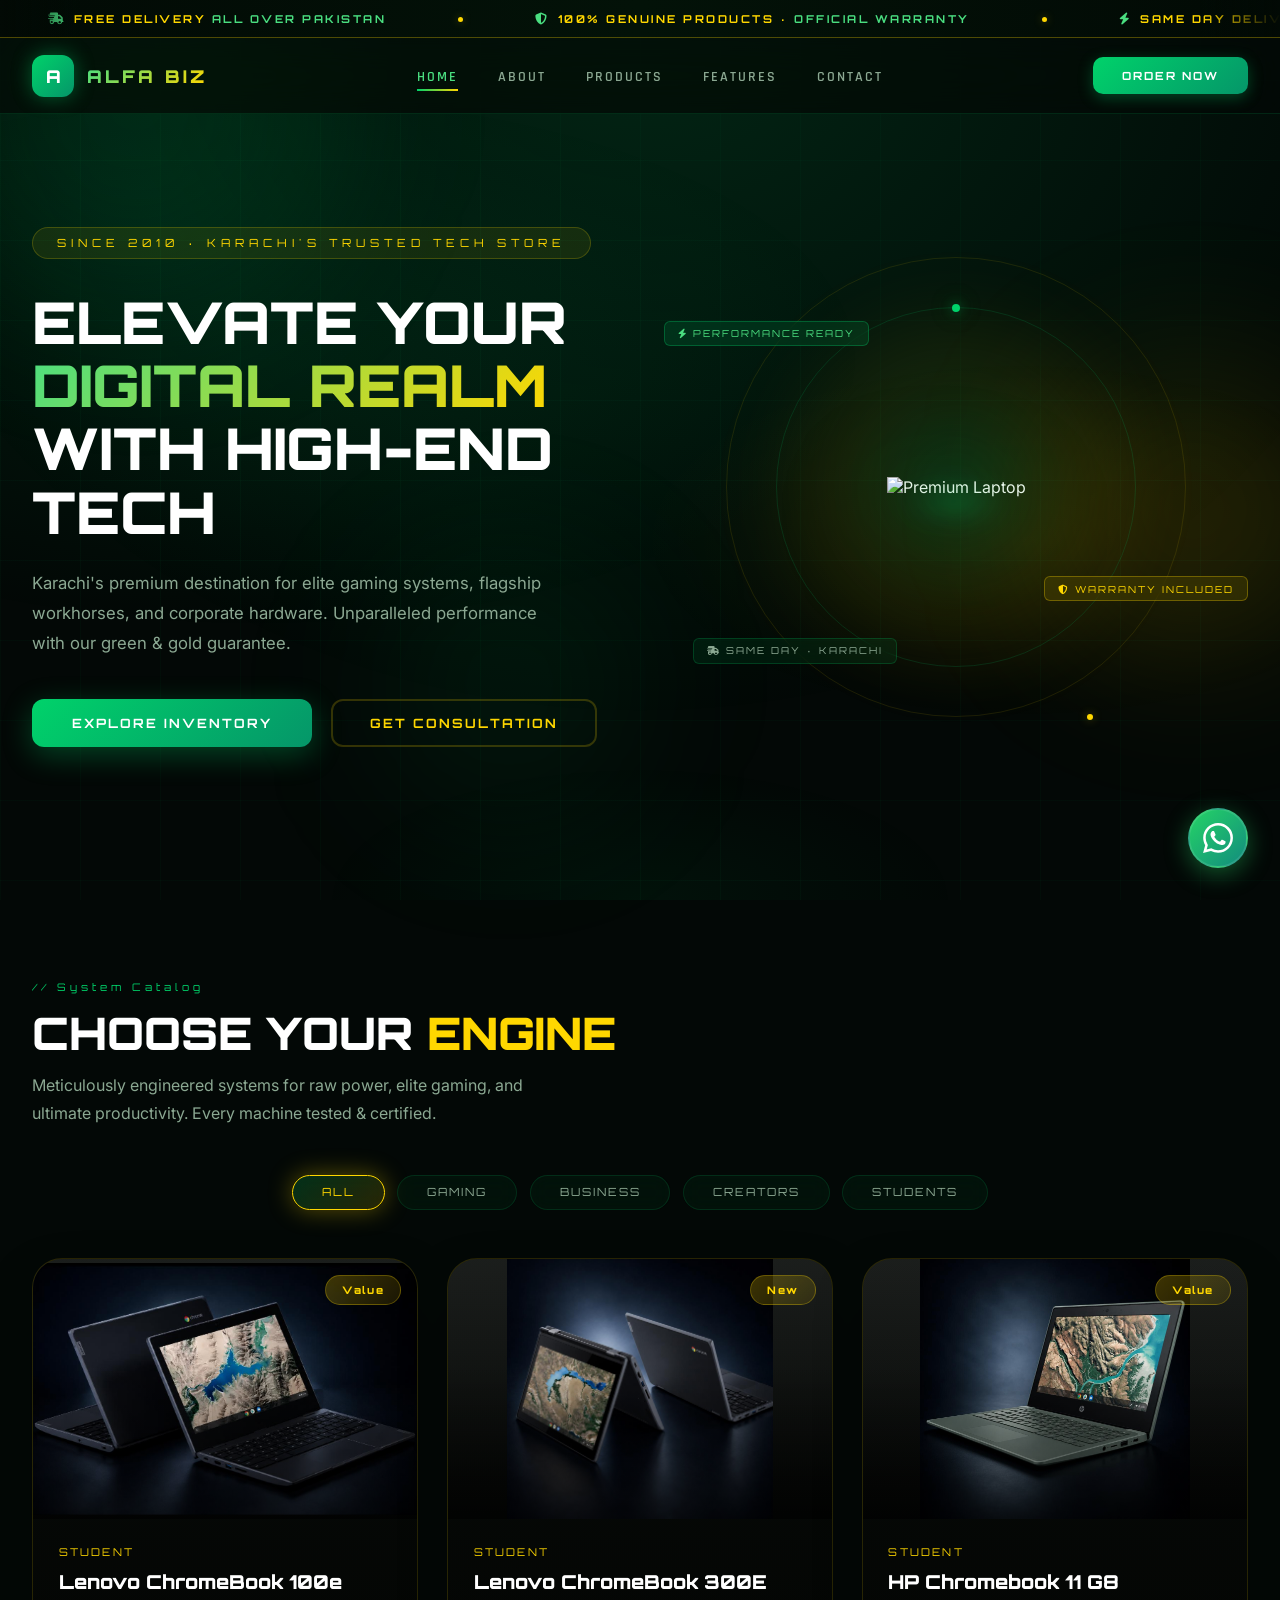
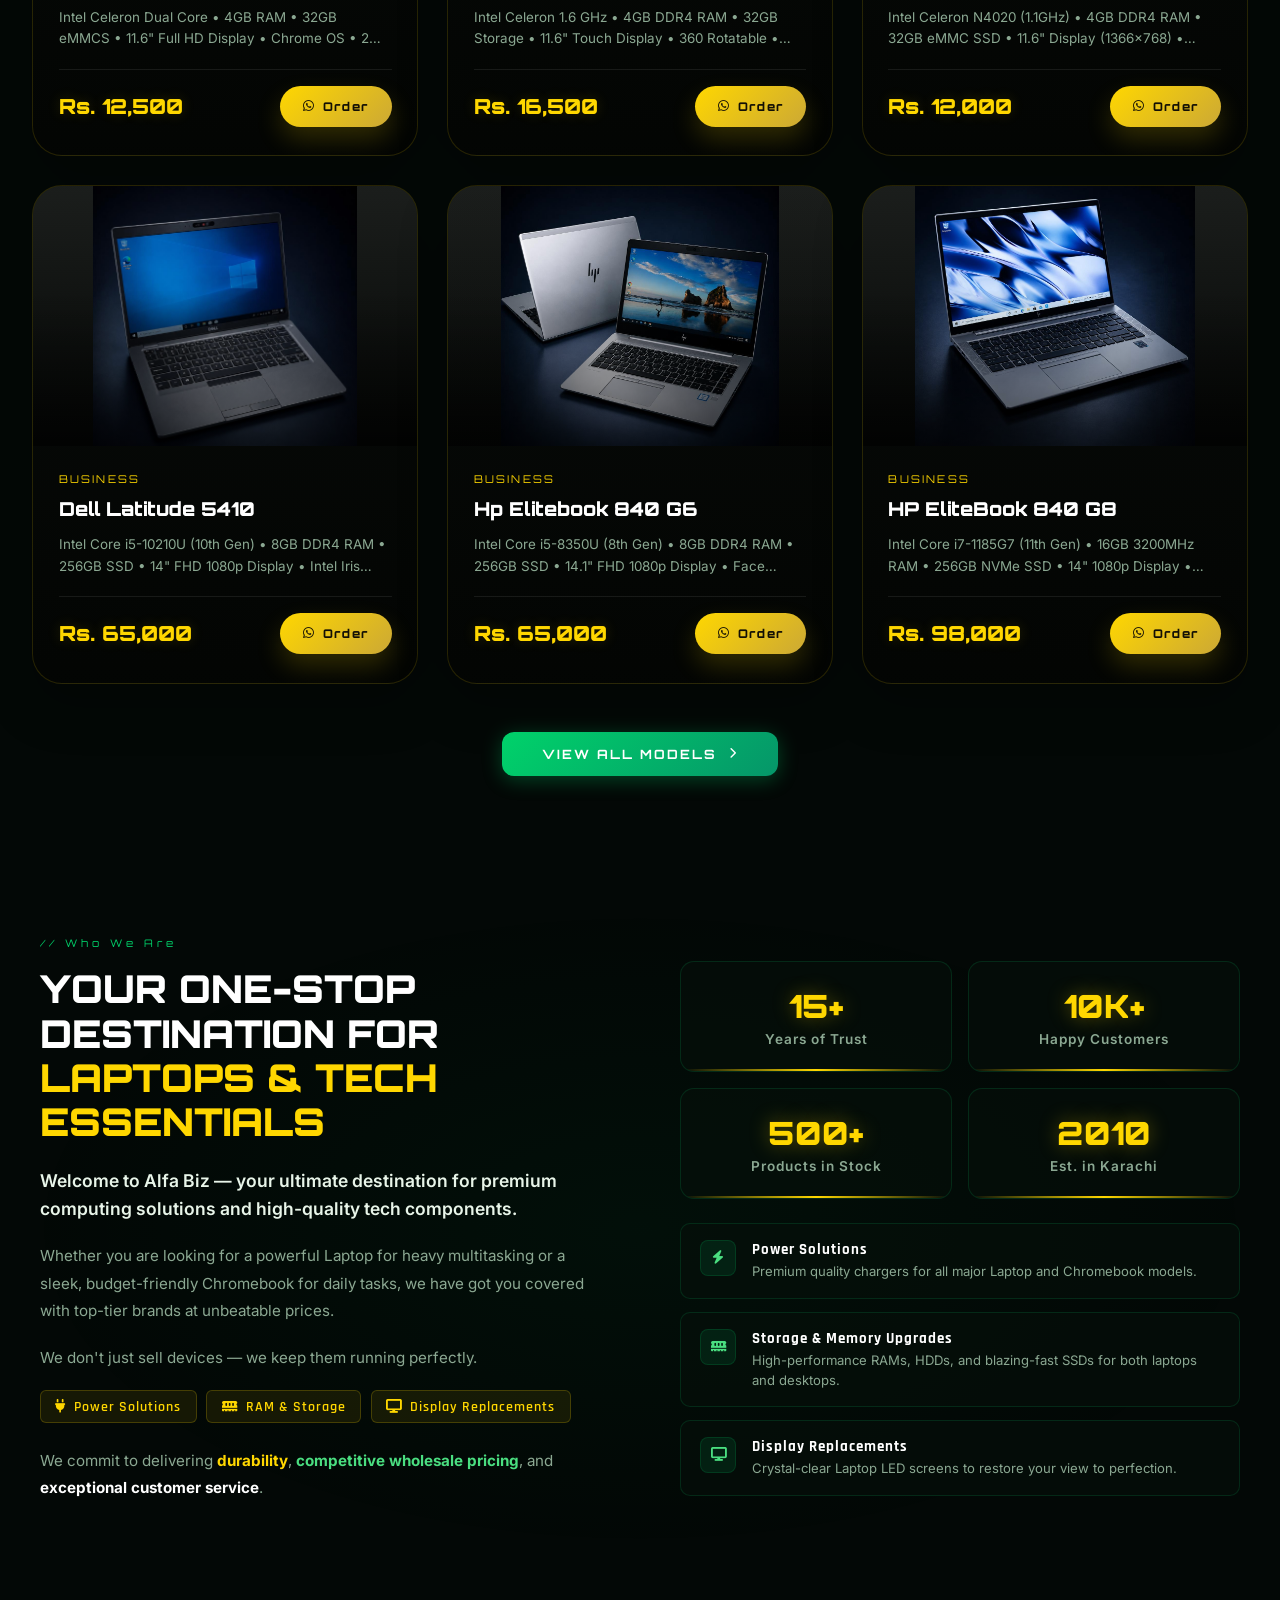
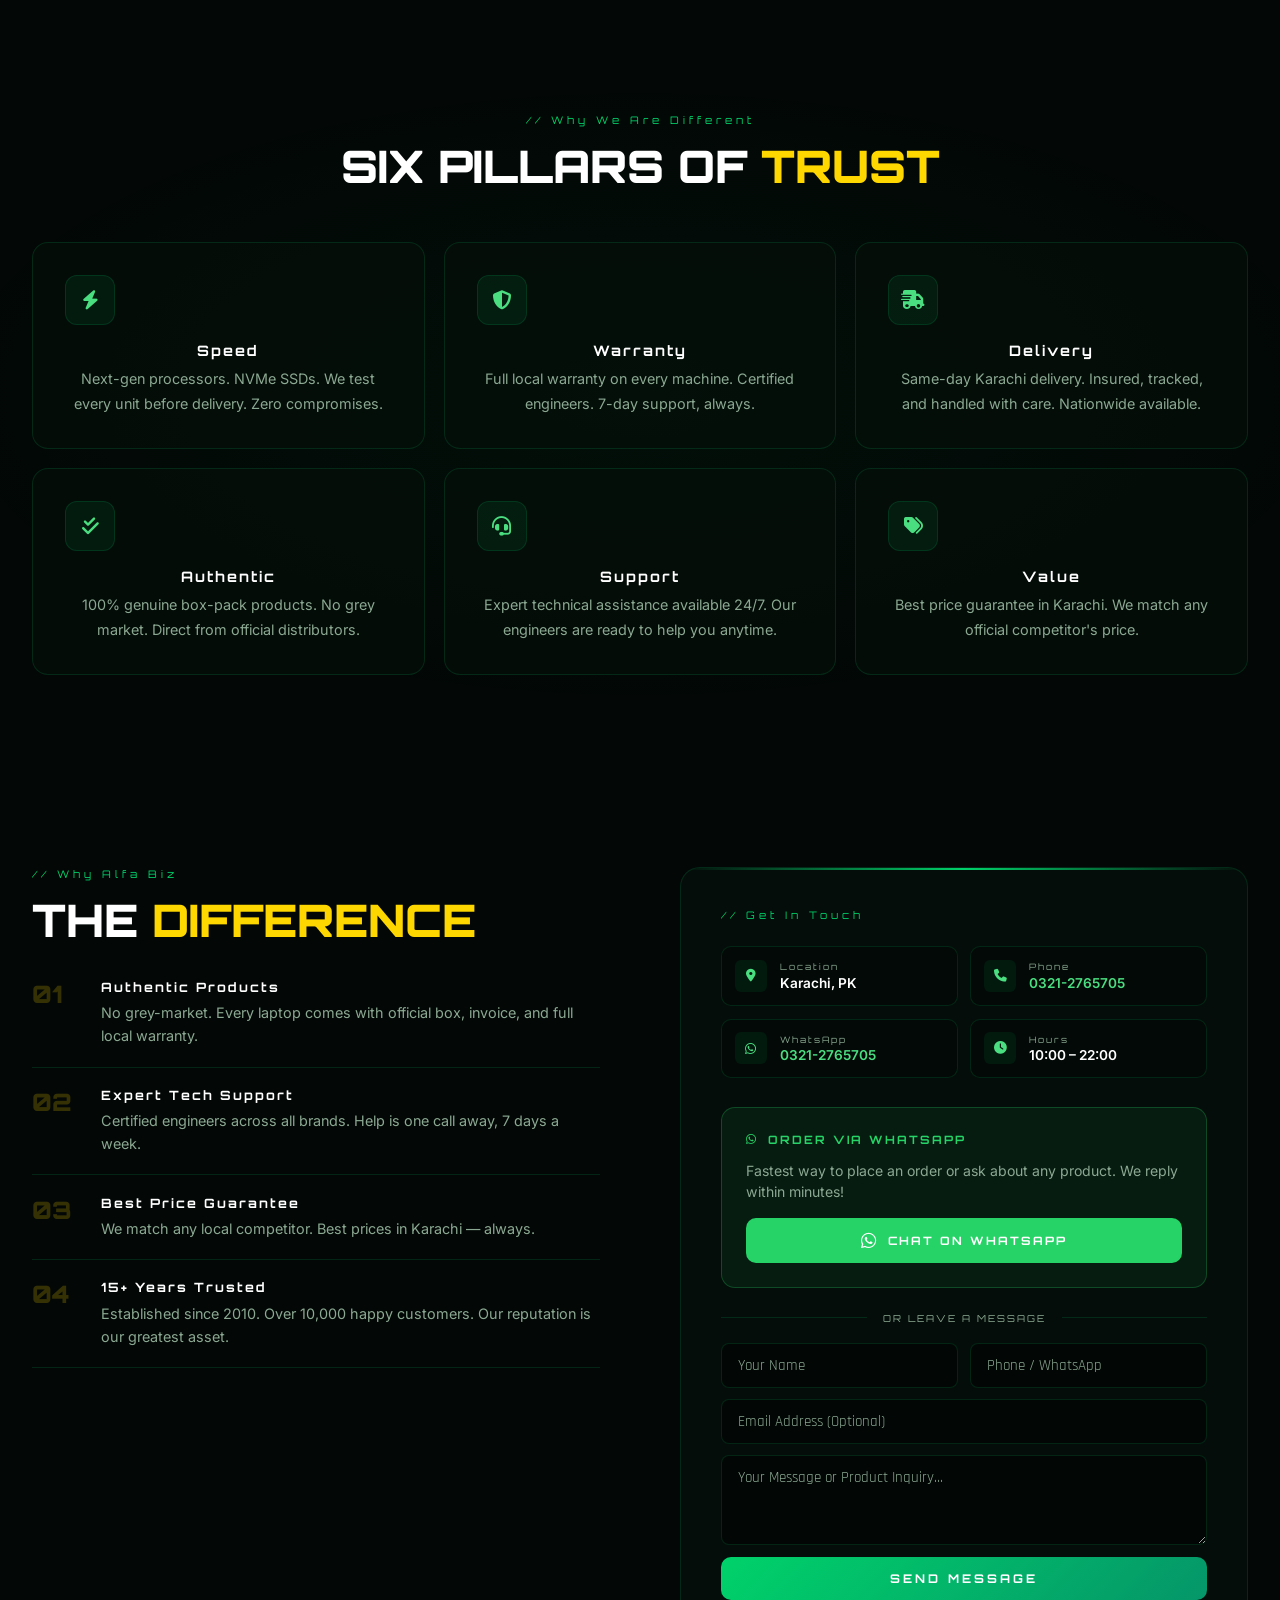
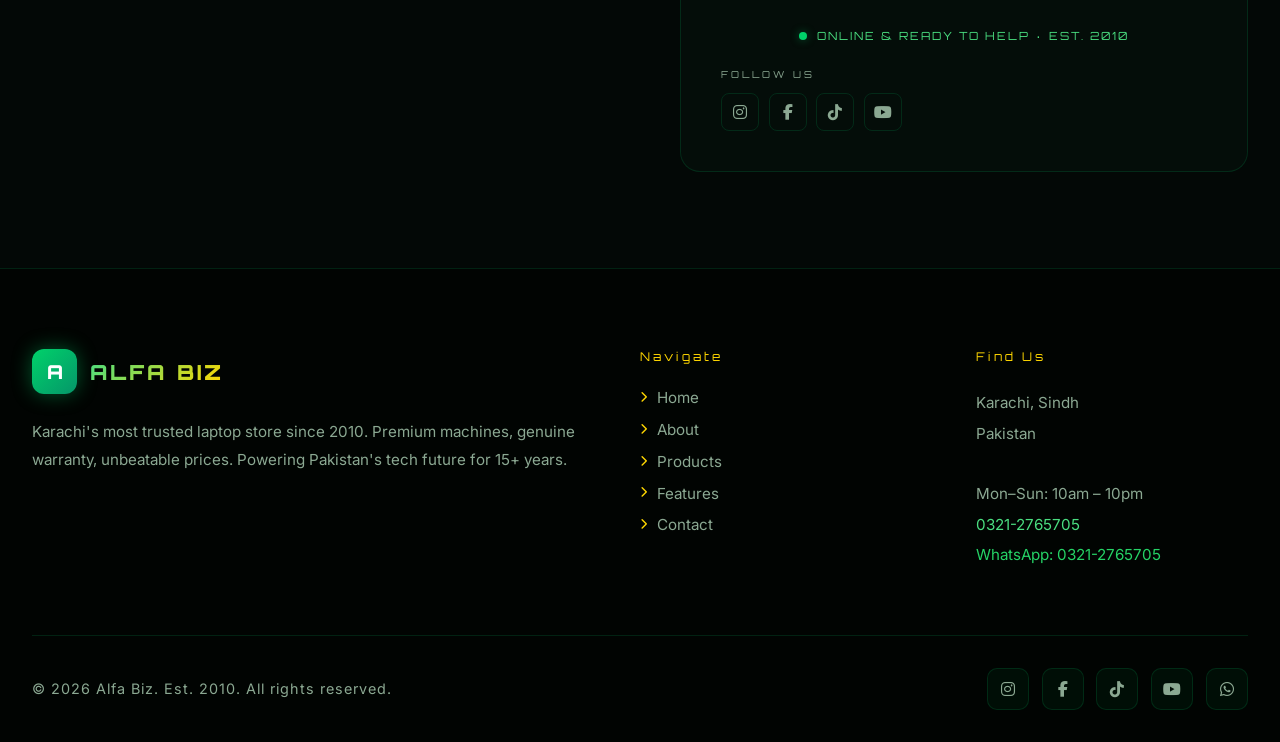
==== commit 56347e4f: "all don e" ====
--- a/index.html
+++ b/index.html
@@ -30,6 +30,73 @@
     html { scroll-behavior:smooth; }
     body { background:var(--bg); color:var(--text); font-family:'Inter','Rajdhani',sans-serif; overflow-x:hidden; min-height:100vh; }
 
+    /* ═══ ANNOUNCEMENT BAR ═══ */
+    .announcement-bar {
+      position: fixed;
+      top: 0;
+      left: 0;
+      right: 0;
+      z-index: 1100;
+      height: 38px;
+      background: linear-gradient(90deg, #020a05, #031208, #020a05);
+      border-bottom: 1px solid rgba(255, 215, 0, 0.3);
+      overflow: hidden;
+      display: flex;
+      align-items: center;
+    }
+    .announcement-bar::before,
+    .announcement-bar::after {
+      content: '';
+      position: absolute;
+      top: 0; bottom: 0;
+      width: 80px;
+      z-index: 2;
+      pointer-events: none;
+    }
+    .announcement-bar::before {
+      left: 0;
+      background: linear-gradient(90deg, #020a05, transparent);
+    }
+    .announcement-bar::after {
+      right: 0;
+      background: linear-gradient(-90deg, #020a05, transparent);
+    }
+    .announcement-track {
+      display: flex;
+      align-items: center;
+      white-space: nowrap;
+      animation: marqueeScroll 28s linear infinite;
+      will-change: transform;
+    }
+    .announcement-track:hover { animation-play-state: paused; }
+    .announce-item {
+      display: inline-flex;
+      align-items: center;
+      gap: 0.5rem;
+      font-family: 'Orbitron', monospace;
+      font-size: 0.68rem;
+      letter-spacing: 2.5px;
+      font-weight: 700;
+      padding: 0 3rem;
+      text-transform: uppercase;
+    }
+    .announce-item .ai-icon { color: var(--green-light); font-size: 0.75rem; }
+    .announce-item .ai-text { color: var(--gold); }
+    .announce-item .ai-highlight { color: var(--green-light); }
+    .announce-sep {
+      display: inline-block;
+      width: 5px; height: 5px;
+      background: var(--gold);
+      border-radius: 50%;
+      box-shadow: 0 0 8px var(--gold-glow);
+      margin: 0 1.5rem;
+      flex-shrink: 0;
+    }
+    @keyframes marqueeScroll {
+      0%   { transform: translateX(0); }
+      100% { transform: translateX(-50%); }
+    }
+
     /* ═══ BG MESH ═══ */
     .bg-mesh { position:fixed; inset:0; z-index:0; pointer-events:none;
       background: radial-gradient(ellipse 80% 50% at 20% 40%, rgba(0,210,106,0.08) 0%, transparent 60%),
@@ -64,7 +131,7 @@
     @keyframes blink { 0%,100%{opacity:1} 50%{opacity:0.3} }
 
     /* ═══ NAVBAR ═══ */
-    .glass-nav { position:fixed; top:0; left:0; right:0; z-index:1000; background:rgba(3,8,6,0.7); backdrop-filter:blur(24px) saturate(180%); border-bottom:1px solid var(--glass-border); padding:0 2rem; transition:all 0.3s ease; }
+    .glass-nav { position:fixed; top:38px; left:0; right:0; z-index:1000; background:rgba(3,8,6,0.7); backdrop-filter:blur(24px) saturate(180%); border-bottom:1px solid var(--glass-border); padding:0 2rem; transition:all 0.3s ease; }
     .glass-nav.scrolled { background:rgba(3,8,6,0.9); border-bottom-color:var(--gold); box-shadow:0 4px 30px rgba(0,210,106,0.1); }
     .nav-inner { max-width:1400px; margin:0 auto; height:75px; display:flex; align-items:center; justify-content:space-between; }
     .nav-brand { display:flex; align-items:center; gap:0.8rem; text-decoration:none; }
@@ -108,7 +175,7 @@
       align-items: center;
       position: relative;
       overflow: hidden;
-      padding: 100px 2rem 4rem;
+      padding: 138px 2rem 4rem;
       z-index: 2;
     }
     .hero-bg-glow {
@@ -116,7 +183,6 @@
       background: radial-gradient(ellipse 80% 100% at 50% 0%, rgba(0,210,106,0.15) 0%, transparent 80%);
     }
 
-    /* Two-column hero layout */
     .hero-inner {
       max-width: 1400px;
       margin: 0 auto;
@@ -129,7 +195,6 @@
       z-index: 1;
     }
 
-    /* Left: text */
     .hero-content { text-align: left; }
     .hero-badge {
       font-family:'Orbitron',monospace; font-size:0.7rem; letter-spacing:5px;
@@ -155,7 +220,6 @@
     .btn-gold { background:transparent; color:var(--gold); border:2px solid var(--glass-gold-border); padding:0.9rem 2.3rem; font-family:'Orbitron',monospace; font-size:0.8rem; font-weight:700; letter-spacing:2px; cursor:pointer; border-radius:12px; transition:all 0.3s; text-transform:uppercase; }
     .btn-gold:hover { background:var(--glass-gold); border-color:var(--gold); box-shadow:0 0 30px var(--gold-glow); }
 
-    /* ══ FLOATING LAPTOP (Right side of hero) ══ */
     .hero-visual {
       position: relative;
       display: flex;
@@ -163,8 +227,6 @@
       justify-content: center;
       height: 520px;
     }
-
-    /* Glow ring behind laptop */
     .hero-visual::before {
       content: '';
       position: absolute;
@@ -175,8 +237,6 @@
       animation: glowPulse 4s ease-in-out infinite;
       z-index: 0;
     }
-
-    /* Orbit ring decoration */
     .orbit-ring {
       position: absolute;
       border-radius: 50%;
@@ -186,8 +246,6 @@
     }
     .orbit-ring-1 { width: 360px; height: 360px; }
     .orbit-ring-2 { width: 460px; height: 460px; border-color: rgba(255,215,0,0.1); animation-duration: 26s; animation-direction: reverse; }
-
-    /* Orbit dot on ring-1 */
     .orbit-ring-1::after {
       content: '';
       position: absolute;
@@ -207,8 +265,6 @@
       border-radius: 50%;
       box-shadow: 0 0 10px var(--gold-glow);
     }
-
-    /* The floating laptop image */
     .laptop-float-wrap {
       position: relative;
       z-index: 2;
@@ -222,8 +278,6 @@
       object-fit: contain;
       display: block;
     }
-
-    /* Reflection/glow under laptop */
     .laptop-shadow {
       position: absolute;
       bottom: -20px;
@@ -236,8 +290,6 @@
       z-index: 1;
       animation: shadowPulse 5s ease-in-out infinite;
     }
-
-    /* HUD labels floating around laptop */
     .hud-label {
       position: absolute;
       font-family: 'Orbitron', monospace;
@@ -249,57 +301,17 @@
       backdrop-filter: blur(8px);
       white-space: nowrap;
     }
-    .hud-label-1 {
-      top: 18%;
-      left: 0;
-      background: rgba(0,210,106,0.12);
-      border: 1px solid rgba(0,210,106,0.3);
-      color: var(--green-light);
-      animation: hudFloat1 5s ease-in-out infinite;
-    }
-    .hud-label-2 {
-      bottom: 28%;
-      right: 0;
-      background: rgba(255,215,0,0.1);
-      border: 1px solid rgba(255,215,0,0.3);
-      color: var(--gold);
-      animation: hudFloat2 6s ease-in-out infinite;
-    }
-    .hud-label-3 {
-      bottom: 16%;
-      left: 5%;
-      background: rgba(0,210,106,0.08);
-      border: 1px solid rgba(0,210,106,0.2);
-      color: var(--text-muted);
-      animation: hudFloat3 7s ease-in-out infinite;
-    }
-
-    @keyframes laptopFloat {
-      0%, 100% { transform: translateY(0px) rotate(0deg); }
-      30%       { transform: translateY(-18px) rotate(-1deg); }
-      70%       { transform: translateY(-10px) rotate(0.5deg); }
-    }
-    @keyframes shadowPulse {
-      0%, 100% { opacity: 0.8; transform: translateX(-50%) scaleX(1); }
-      50%       { opacity: 0.4; transform: translateX(-50%) scaleX(0.75); }
-    }
-    @keyframes glowPulse {
-      0%, 100% { opacity: 0.7; transform: scale(1); }
-      50%       { opacity: 1; transform: scale(1.08); }
-    }
+    .hud-label-1 { top: 18%; left: 0; background: rgba(0,210,106,0.12); border: 1px solid rgba(0,210,106,0.3); color: var(--green-light); animation: hudFloat1 5s ease-in-out infinite; }
+    .hud-label-2 { bottom: 28%; right: 0; background: rgba(255,215,0,0.1); border: 1px solid rgba(255,215,0,0.3); color: var(--gold); animation: hudFloat2 6s ease-in-out infinite; }
+    .hud-label-3 { bottom: 16%; left: 5%; background: rgba(0,210,106,0.08); border: 1px solid rgba(0,210,106,0.2); color: var(--text-muted); animation: hudFloat3 7s ease-in-out infinite; }
+
+    @keyframes laptopFloat { 0%, 100% { transform: translateY(0px) rotate(0deg); } 30% { transform: translateY(-18px) rotate(-1deg); } 70% { transform: translateY(-10px) rotate(0.5deg); } }
+    @keyframes shadowPulse { 0%, 100% { opacity: 0.8; transform: translateX(-50%) scaleX(1); } 50% { opacity: 0.4; transform: translateX(-50%) scaleX(0.75); } }
+    @keyframes glowPulse { 0%, 100% { opacity: 0.7; transform: scale(1); } 50% { opacity: 1; transform: scale(1.08); } }
     @keyframes orbitSpin { to { transform: rotate(360deg); } }
-    @keyframes hudFloat1 {
-      0%, 100% { transform: translateY(0); }
-      50%       { transform: translateY(-8px); }
-    }
-    @keyframes hudFloat2 {
-      0%, 100% { transform: translateY(0); }
-      50%       { transform: translateY(8px); }
-    }
-    @keyframes hudFloat3 {
-      0%, 100% { transform: translateY(0); }
-      40%       { transform: translateY(-5px); }
-    }
+    @keyframes hudFloat1 { 0%, 100% { transform: translateY(0); } 50% { transform: translateY(-8px); } }
+    @keyframes hudFloat2 { 0%, 100% { transform: translateY(0); } 50% { transform: translateY(8px); } }
+    @keyframes hudFloat3 { 0%, 100% { transform: translateY(0); } 40% { transform: translateY(-5px); } }
 
     /* ═══ SECTION COMMONS ═══ */
     .section-wrap { max-width:1400px; margin:0 auto; }
@@ -317,26 +329,20 @@
 
     /* ═══ PRODUCTS ═══ */
     #products { padding:5rem 2rem 4rem; position:relative; z-index:2; }
-
     .products-grid { display:grid; grid-template-columns:repeat(auto-fit,minmax(320px,1fr)); gap:1.8rem; }
-
-    /* Card shell */
     .pcard { position:relative; background:linear-gradient(180deg,rgba(8,11,9,0.96),rgba(3,5,3,0.95)); border:1px solid rgba(255,215,0,0.14); border-radius:30px; overflow:hidden; box-shadow:0 22px 48px rgba(0,0,0,0.28); transition:transform 0.35s ease, border-color 0.35s ease, box-shadow 0.35s ease; cursor:pointer; }
     .pcard::before { content:''; position:absolute; inset:0; background:radial-gradient(circle at top left,rgba(255,215,0,0.12),transparent 28%),radial-gradient(circle at bottom right,rgba(255,215,0,0.06),transparent 32%); opacity:0; transition:opacity 0.35s ease; pointer-events:none; z-index:1; }
     .pcard:hover::before { opacity:1; }
     .pcard:hover { transform:translateY(-10px); border-color:rgba(255,215,0,0.25); box-shadow:0 28px 60px rgba(0,0,0,0.34),0 0 24px rgba(255,215,0,0.12); }
     .pcard.hidden { display:none; }
-
     .pcard-img-wrap { position:relative; min-height:260px; display:flex; align-items:center; justify-content:center; overflow:hidden; background:linear-gradient(180deg,rgba(255,255,255,0.08),rgba(0,0,0,0.08)); }
     .pcard-img-wrap img { width:auto; height:100%; max-width:100%; max-height:260px; object-fit:contain; transition:transform 0.45s ease; }
     .pcard:hover .pcard-img-wrap img { transform:scale(1.05); }
     .pcard-img-overlay { position:absolute; inset:0; background:linear-gradient(180deg,rgba(0,0,0,0) 40%,rgba(0,0,0,0.62) 100%); pointer-events:none; }
-
     .pbadge { position:absolute; top:1rem; right:1rem; font-family:'Orbitron',monospace; font-size:0.65rem; letter-spacing:1.6px; padding:0.45rem 1rem; border-radius:999px; font-weight:800; background:rgba(22,18,12,0.92); border:1px solid rgba(255,215,0,0.24); z-index:2; }
     .b-hot  { background:linear-gradient(135deg,rgba(255,80,80,0.18),rgba(255,180,0,0.12)); color:#ff6b6b; border-color:rgba(255,80,80,0.3); }
     .b-new  { background:linear-gradient(135deg,rgba(255,215,0,0.24),rgba(255,215,0,0.1)); color:var(--gold); border-color:rgba(255,215,0,0.28); }
     .b-sale { background:linear-gradient(135deg,rgba(255,215,0,0.24),rgba(255,215,0,0.12)); color:var(--gold); border-color:rgba(255,215,0,0.28); }
-
     .pcard-content { padding:1.6rem 1.6rem 1.8rem; position:relative; z-index:2; }
     .pcard-category { font-family:'Orbitron',monospace; font-size:0.67rem; letter-spacing:2.2px; color:rgba(255,215,0,0.95); text-transform:uppercase; margin-bottom:0.75rem; }
     .pname { font-family:'Orbitron',monospace; font-size:1.2rem; font-weight:900; color:#fff; margin-bottom:0.85rem; line-height:1.18; }
@@ -347,8 +353,6 @@
     .pprice .old { font-size:0.78rem; color:rgba(255,255,255,0.63); text-decoration:line-through; display:block; margin-bottom:2px; }
     .btn-order { padding:0.8rem 1.4rem; border-radius:999px; font-family:'Orbitron',monospace; font-size:0.75rem; letter-spacing:1.7px; font-weight:800; border:none; background:linear-gradient(135deg,rgba(255,215,0,1),rgba(212,175,55,0.96)); color:#120f05; cursor:pointer; box-shadow:0 12px 26px rgba(255,215,0,0.18); transition:transform 0.25s ease, box-shadow 0.25s ease; display:inline-flex; align-items:center; gap:0.45rem; }
     .btn-order:hover { transform:translateY(-2px); box-shadow:0 18px 32px rgba(255,215,0,0.28); }
-
-    /* view all */
     .view-all-wrap { text-align:center; margin-top:3rem; }
     .view-all-btn { display:inline-flex; align-items:center; gap:0.8rem; background:linear-gradient(135deg,var(--green),var(--green-dark)); color:var(--white); text-decoration:none; font-family:'Orbitron',monospace; font-size:0.8rem; font-weight:700; letter-spacing:2px; padding:0.9rem 2.5rem; border-radius:12px; transition:all 0.3s; box-shadow:0 4px 20px rgba(0,210,106,0.3); }
     .view-all-btn:hover { box-shadow:0 0 35px var(--green-glow); transform:translateY(-2px); }
@@ -394,8 +398,6 @@
     .why-num { font-family:'Orbitron',monospace; font-size:1.5rem; font-weight:900; color:rgba(255,215,0,0.2); min-width:50px; }
     .why-h4 { font-family:'Orbitron',monospace; font-size:0.8rem; font-weight:700; color:#fff; letter-spacing:2px; margin-bottom:0.4rem; }
     .why-p { font-size:0.9rem; color:var(--text-muted); line-height:1.6; }
-
-    /* Contact */
     .contact-glass { background:rgba(5,15,10,0.9); border:1px solid var(--glass-border); border-radius:20px; padding:2.5rem; position:relative; overflow:hidden; }
     .contact-glass::before { content:''; position:absolute; top:0; left:0; right:0; height:2px; background:linear-gradient(90deg,transparent,var(--green),transparent); }
     .cg-label { font-family:'Orbitron',monospace; font-size:0.65rem; letter-spacing:4px; color:var(--green); margin-bottom:1.5rem; display:block; }
@@ -537,6 +539,34 @@
   <div class="orb orb-2"></div>
   <div class="orb orb-3"></div>
 
+  <!-- ANNOUNCEMENT BAR -->
+  <div class="announcement-bar">
+    <div class="announcement-track" id="announcementTrack">
+      <!-- Set 1 -->
+      <span class="announce-item"><i class="fas fa-truck-fast ai-icon"></i><span class="ai-text">FREE DELIVERY <span class="ai-highlight">ALL OVER PAKISTAN</span></span></span>
+      <span class="announce-sep"></span>
+      <span class="announce-item"><i class="fas fa-shield-halved ai-icon"></i><span class="ai-text">100% GENUINE PRODUCTS · <span class="ai-highlight">OFFICIAL WARRANTY</span></span></span>
+      <span class="announce-sep"></span>
+      <span class="announce-item"><i class="fas fa-bolt ai-icon"></i><span class="ai-text">SAME DAY DELIVERY IN <span class="ai-highlight">KARACHI</span></span></span>
+      <span class="announce-sep"></span>
+      <span class="announce-item"><i class="fas fa-tags ai-icon"></i><span class="ai-text">BEST PRICE GUARANTEE · <span class="ai-highlight">EST. 2010</span></span></span>
+      <span class="announce-sep"></span>
+      <span class="announce-item"><i class="fab fa-whatsapp ai-icon"></i><span class="ai-text">ORDER ON WHATSAPP · <span class="ai-highlight">0321-2765705</span></span></span>
+      <span class="announce-sep"></span>
+      <!-- Set 2 (duplicate for seamless loop) -->
+      <span class="announce-item"><i class="fas fa-truck-fast ai-icon"></i><span class="ai-text">FREE DELIVERY <span class="ai-highlight">ALL OVER PAKISTAN</span></span></span>
+      <span class="announce-sep"></span>
+      <span class="announce-item"><i class="fas fa-shield-halved ai-icon"></i><span class="ai-text">100% GENUINE PRODUCTS · <span class="ai-highlight">OFFICIAL WARRANTY</span></span></span>
+      <span class="announce-sep"></span>
+      <span class="announce-item"><i class="fas fa-bolt ai-icon"></i><span class="ai-text">SAME DAY DELIVERY IN <span class="ai-highlight">KARACHI</span></span></span>
+      <span class="announce-sep"></span>
+      <span class="announce-item"><i class="fas fa-tags ai-icon"></i><span class="ai-text">BEST PRICE GUARANTEE · <span class="ai-highlight">EST. 2010</span></span></span>
+      <span class="announce-sep"></span>
+      <span class="announce-item"><i class="fab fa-whatsapp ai-icon"></i><span class="ai-text">ORDER ON WHATSAPP · <span class="ai-highlight">0321-2765705</span></span></span>
+      <span class="announce-sep"></span>
+    </div>
+  </div>
+
   <!-- PRELOADER -->
   <div id="preloader">
     <div class="loader-ring-wrap">
@@ -599,8 +629,6 @@
   <section id="hero">
     <div class="hero-bg-glow"></div>
     <div class="hero-inner">
-
-      <!-- Left: Text -->
       <div class="hero-content">
         <div class="hero-badge">SINCE 2010 · KARACHI'S TRUSTED TECH STORE</div>
         <h1 class="hero-title">
@@ -614,31 +642,17 @@
           <button class="btn-gold" onclick="document.getElementById('why').scrollIntoView({behavior:'smooth'})">Get Consultation</button>
         </div>
       </div>
-
-      <!-- Right: Floating Laptop -->
       <div class="hero-visual">
-        <!-- Orbit rings -->
         <div class="orbit-ring orbit-ring-1"></div>
         <div class="orbit-ring orbit-ring-2"></div>
-
-        <!-- HUD floating labels -->
-        <div class="hud-label hud-label-1">
-          <i class="fas fa-bolt" style="margin-right:5px;color:var(--green-light);"></i>PERFORMANCE READY
-        </div>
-        <div class="hud-label hud-label-2">
-          <i class="fas fa-shield-halved" style="margin-right:5px;"></i>WARRANTY INCLUDED
-        </div>
-        <div class="hud-label hud-label-3">
-          <i class="fas fa-truck-fast" style="margin-right:5px;"></i>SAME DAY · KARACHI
-        </div>
-
-        <!-- The floating laptop image -->
+        <div class="hud-label hud-label-1"><i class="fas fa-bolt" style="margin-right:5px;color:var(--green-light);"></i>PERFORMANCE READY</div>
+        <div class="hud-label hud-label-2"><i class="fas fa-shield-halved" style="margin-right:5px;"></i>WARRANTY INCLUDED</div>
+        <div class="hud-label hud-label-3"><i class="fas fa-truck-fast" style="margin-right:5px;"></i>SAME DAY · KARACHI</div>
         <div class="laptop-float-wrap">
           <img src="laptopflote.png" alt="Premium Laptop" />
           <div class="laptop-shadow"></div>
         </div>
       </div>
-
     </div>
   </section>
 
@@ -688,18 +702,9 @@
           <div class="about-stat reveal"><div class="about-stat-num">2010</div><div class="about-stat-label">Est. in Karachi</div></div>
         </div>
         <div class="about-highlights">
-          <div class="about-hi reveal">
-            <div class="about-hi-icon"><i class="fas fa-bolt"></i></div>
-            <div class="about-hi-text"><h4>Power Solutions</h4><p>Premium quality chargers for all major Laptop and Chromebook models.</p></div>
-          </div>
-          <div class="about-hi reveal">
-            <div class="about-hi-icon"><i class="fas fa-memory"></i></div>
-            <div class="about-hi-text"><h4>Storage & Memory Upgrades</h4><p>High-performance RAMs, HDDs, and blazing-fast SSDs for both laptops and desktops.</p></div>
-          </div>
-          <div class="about-hi reveal">
-            <div class="about-hi-icon"><i class="fas fa-display"></i></div>
-            <div class="about-hi-text"><h4>Display Replacements</h4><p>Crystal-clear Laptop LED screens to restore your view to perfection.</p></div>
-          </div>
+          <div class="about-hi reveal"><div class="about-hi-icon"><i class="fas fa-bolt"></i></div><div class="about-hi-text"><h4>Power Solutions</h4><p>Premium quality chargers for all major Laptop and Chromebook models.</p></div></div>
+          <div class="about-hi reveal"><div class="about-hi-icon"><i class="fas fa-memory"></i></div><div class="about-hi-text"><h4>Storage & Memory Upgrades</h4><p>High-performance RAMs, HDDs, and blazing-fast SSDs for both laptops and desktops.</p></div></div>
+          <div class="about-hi reveal"><div class="about-hi-icon"><i class="fas fa-display"></i></div><div class="about-hi-text"><h4>Display Replacements</h4><p>Crystal-clear Laptop LED screens to restore your view to perfection.</p></div></div>
         </div>
       </div>
     </div>
